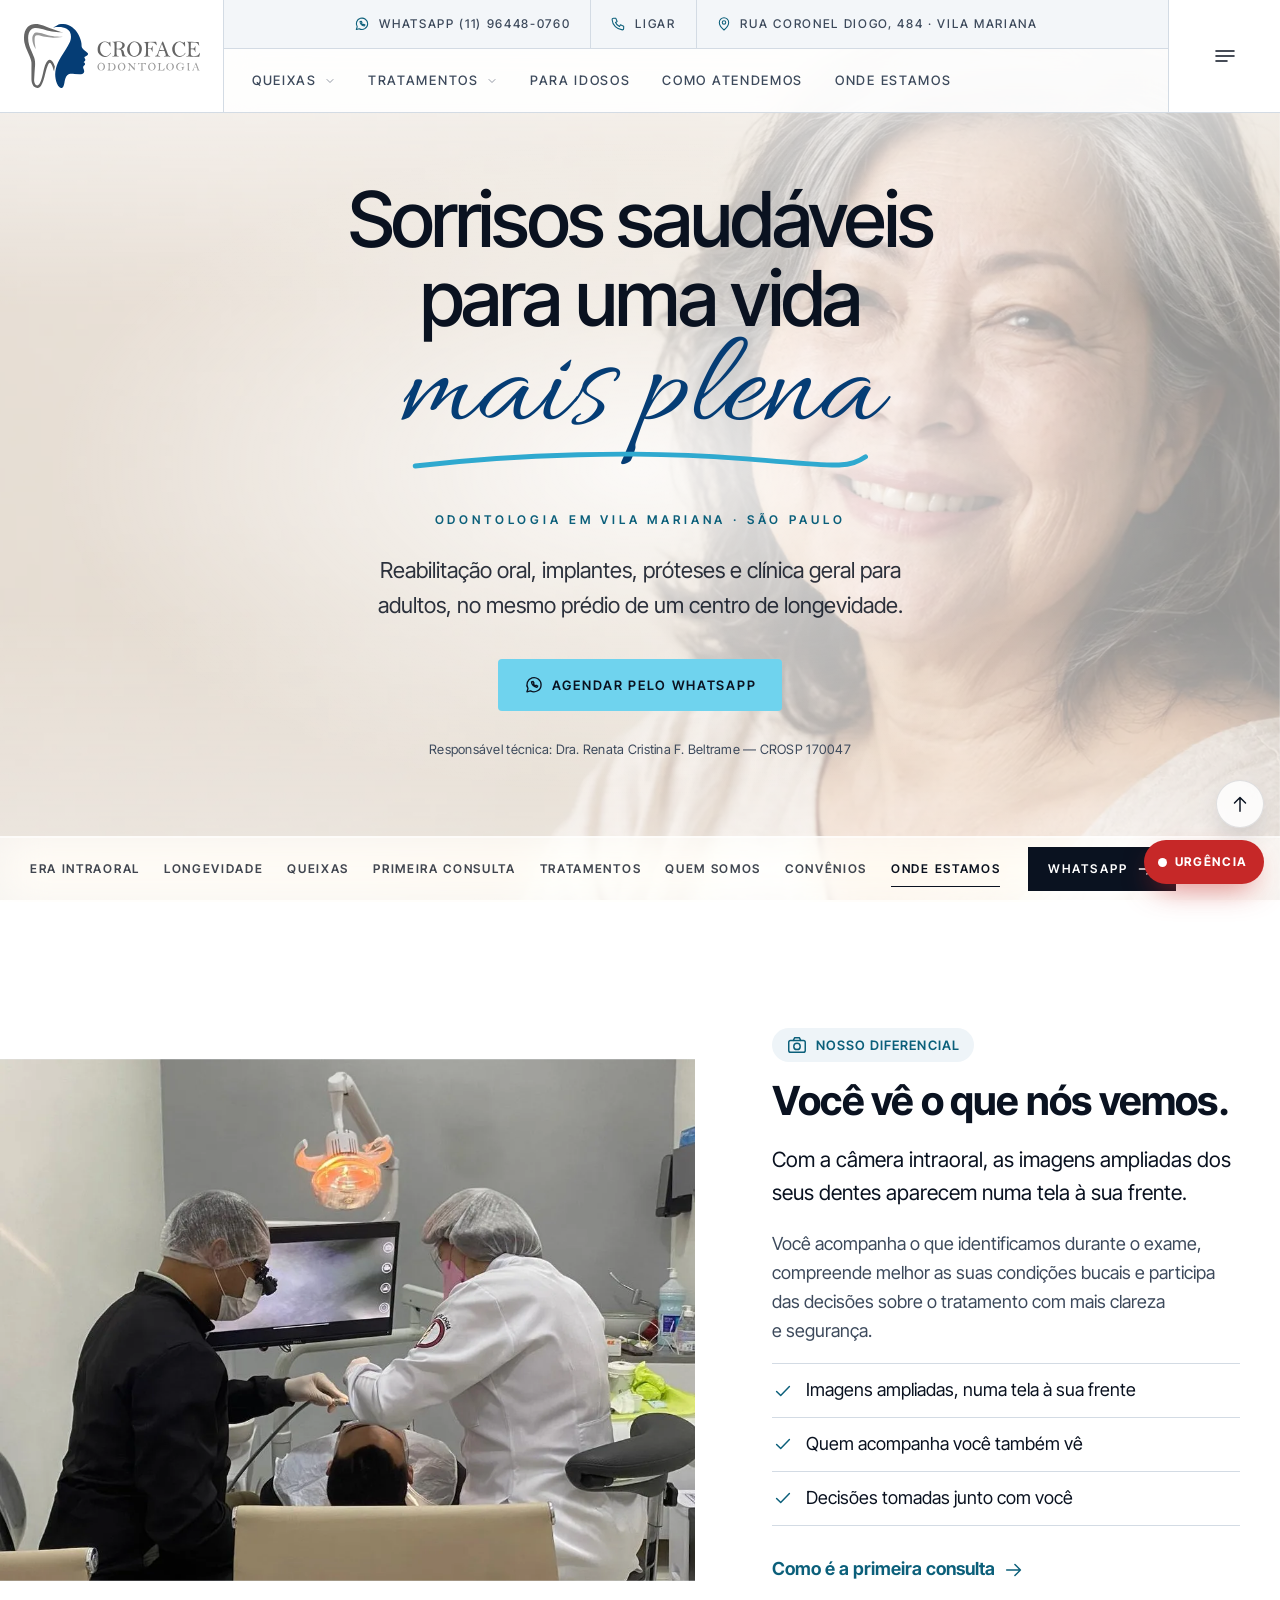
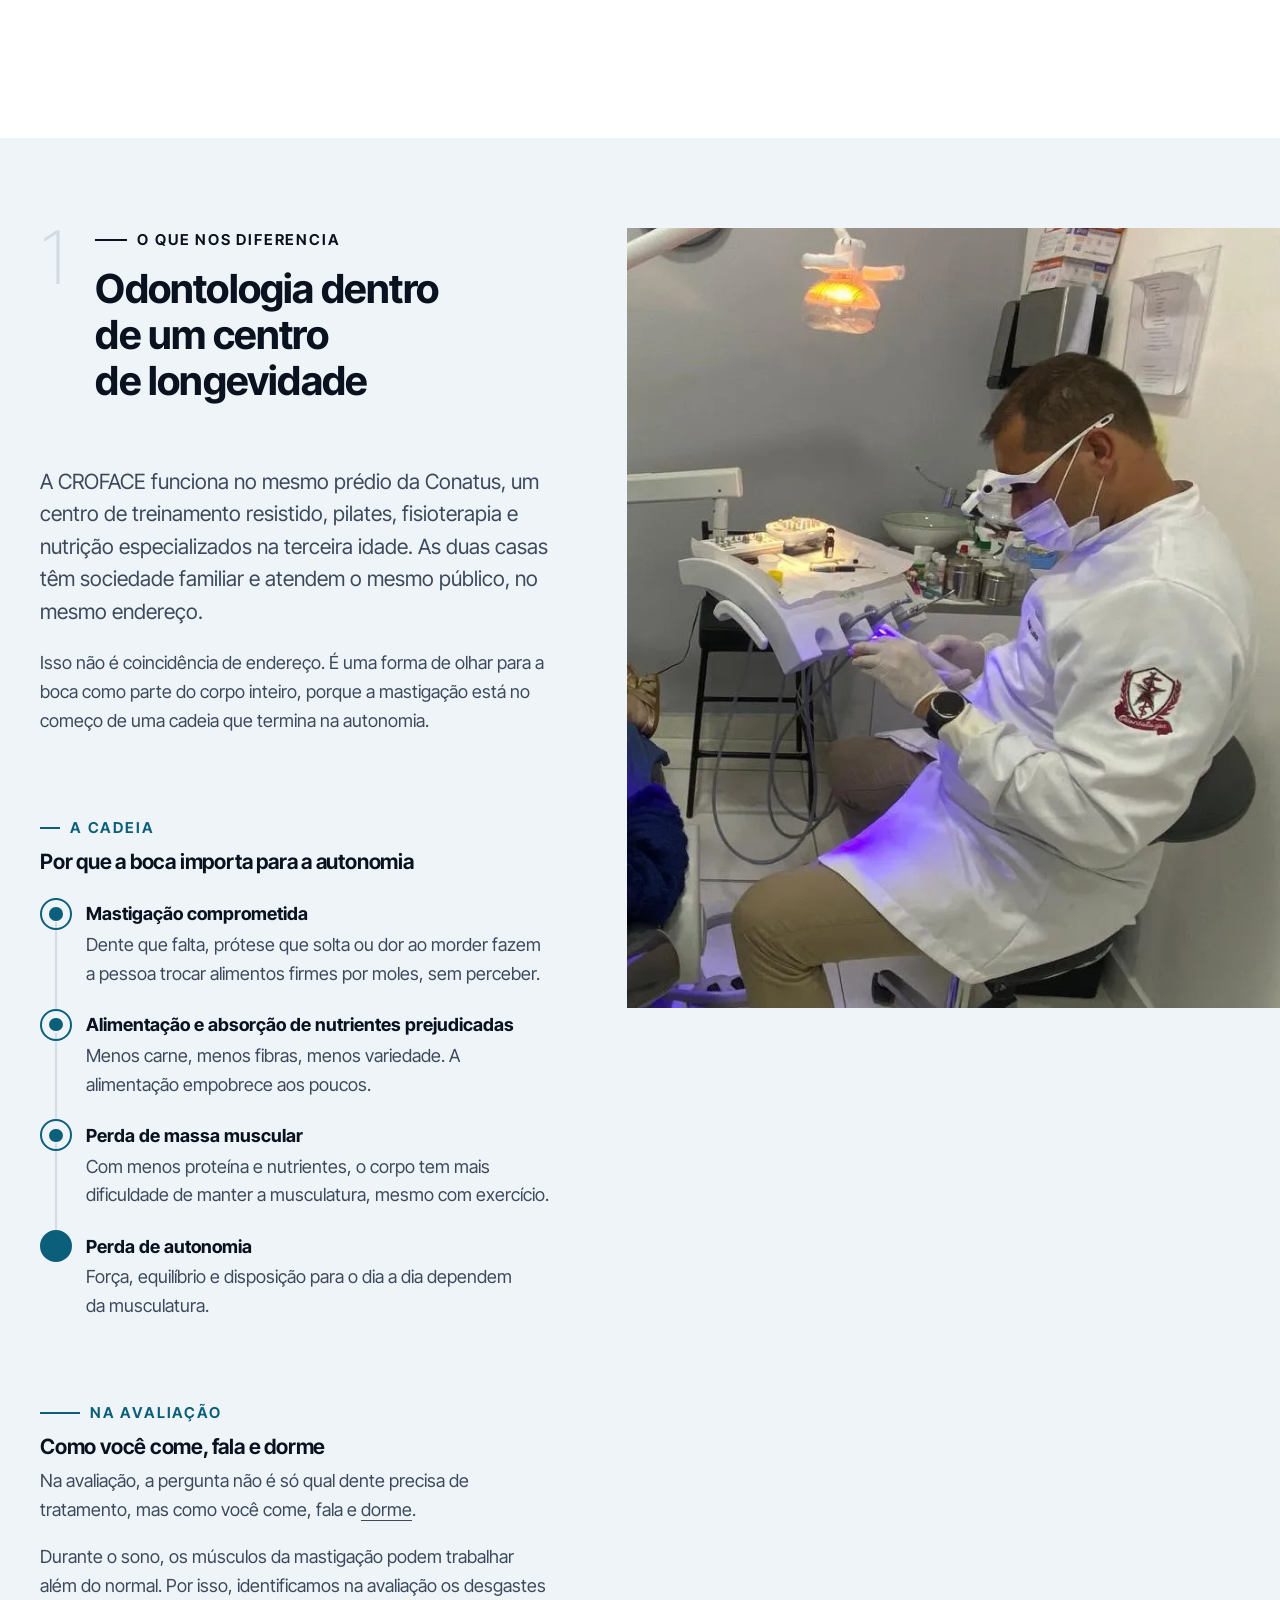
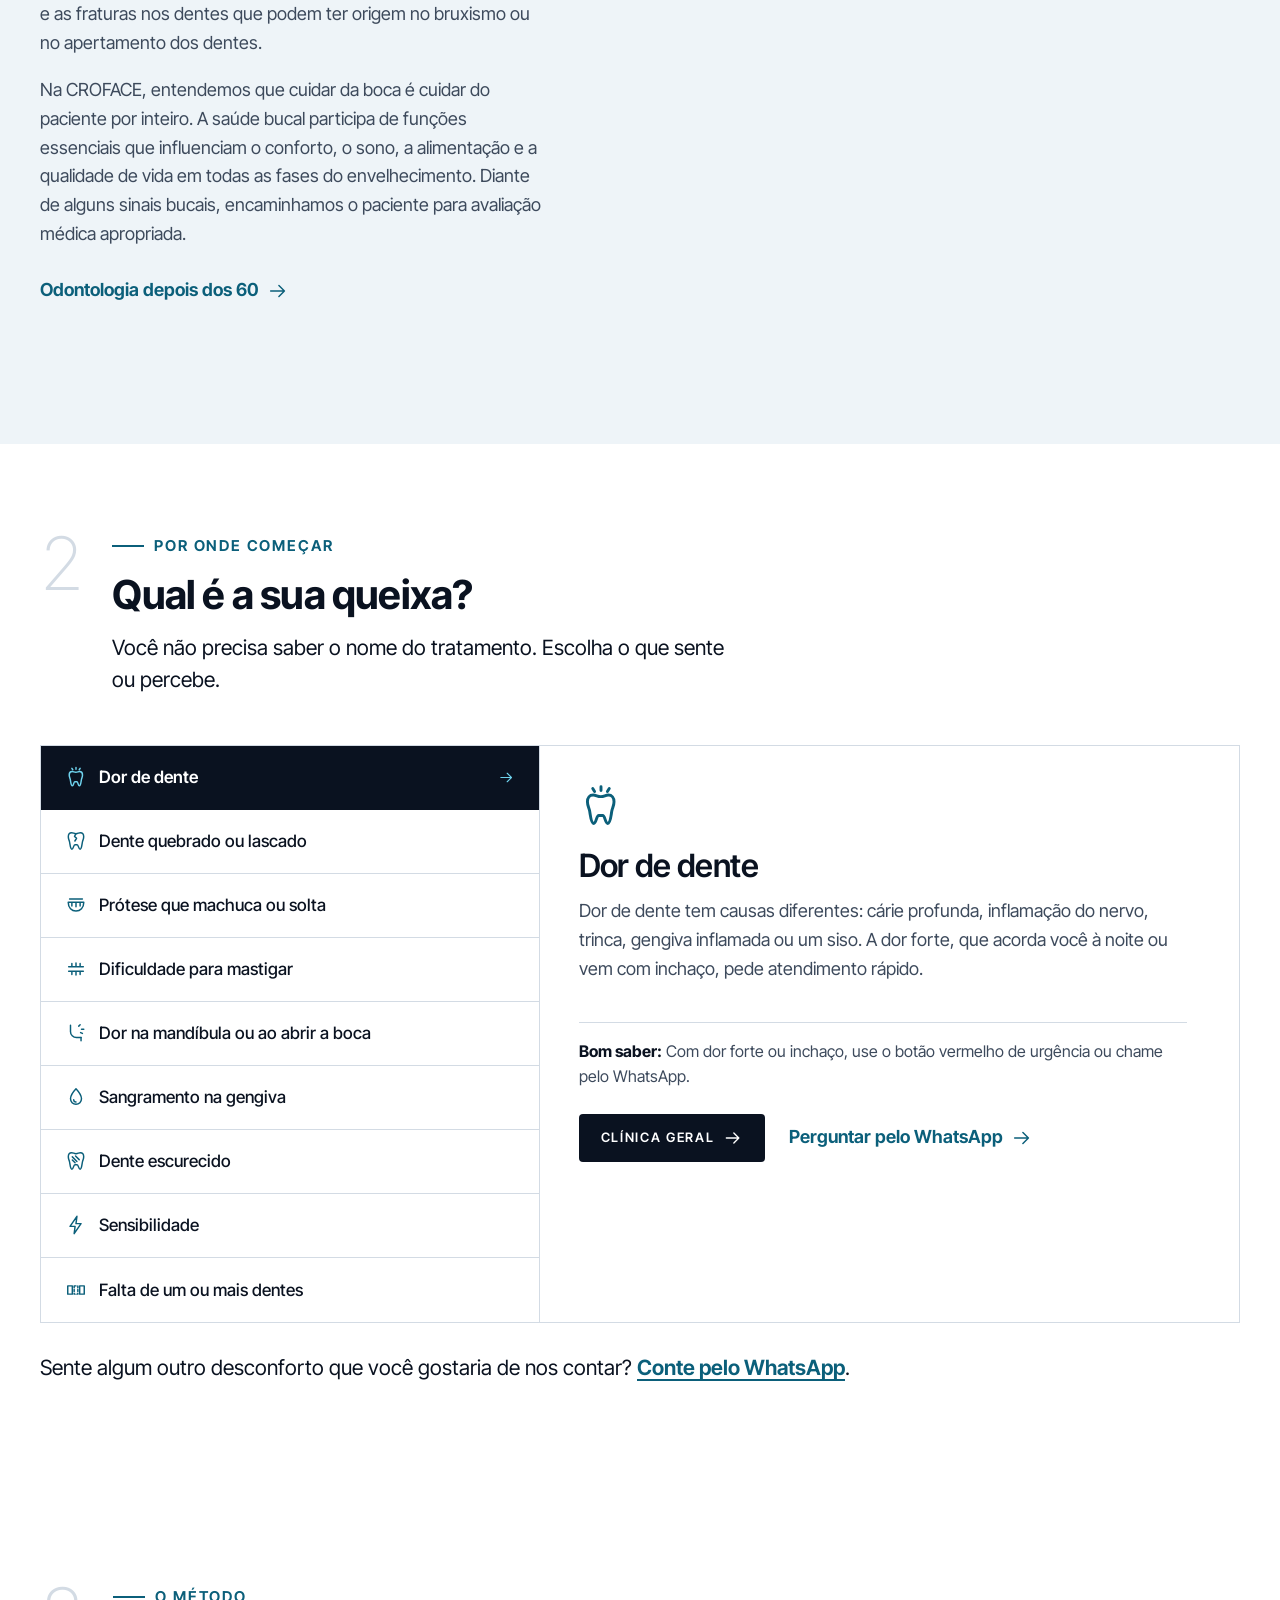
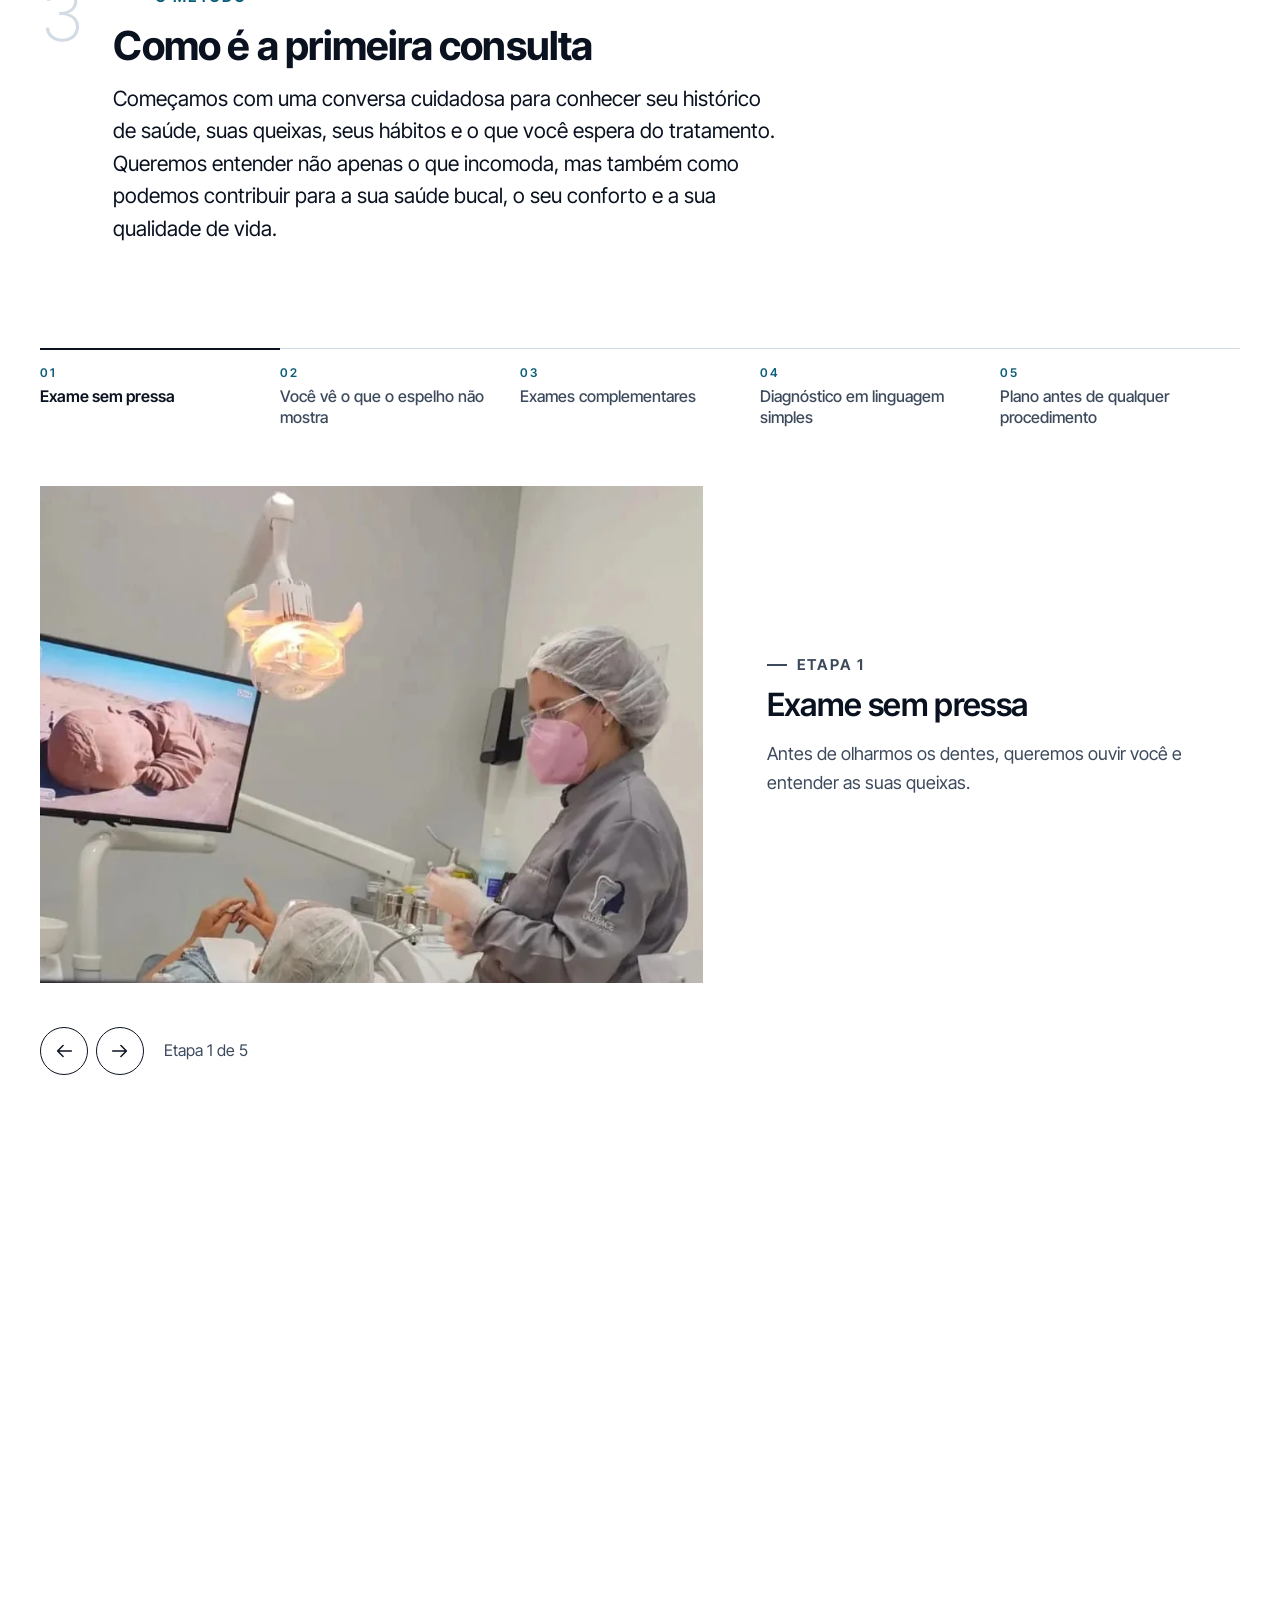
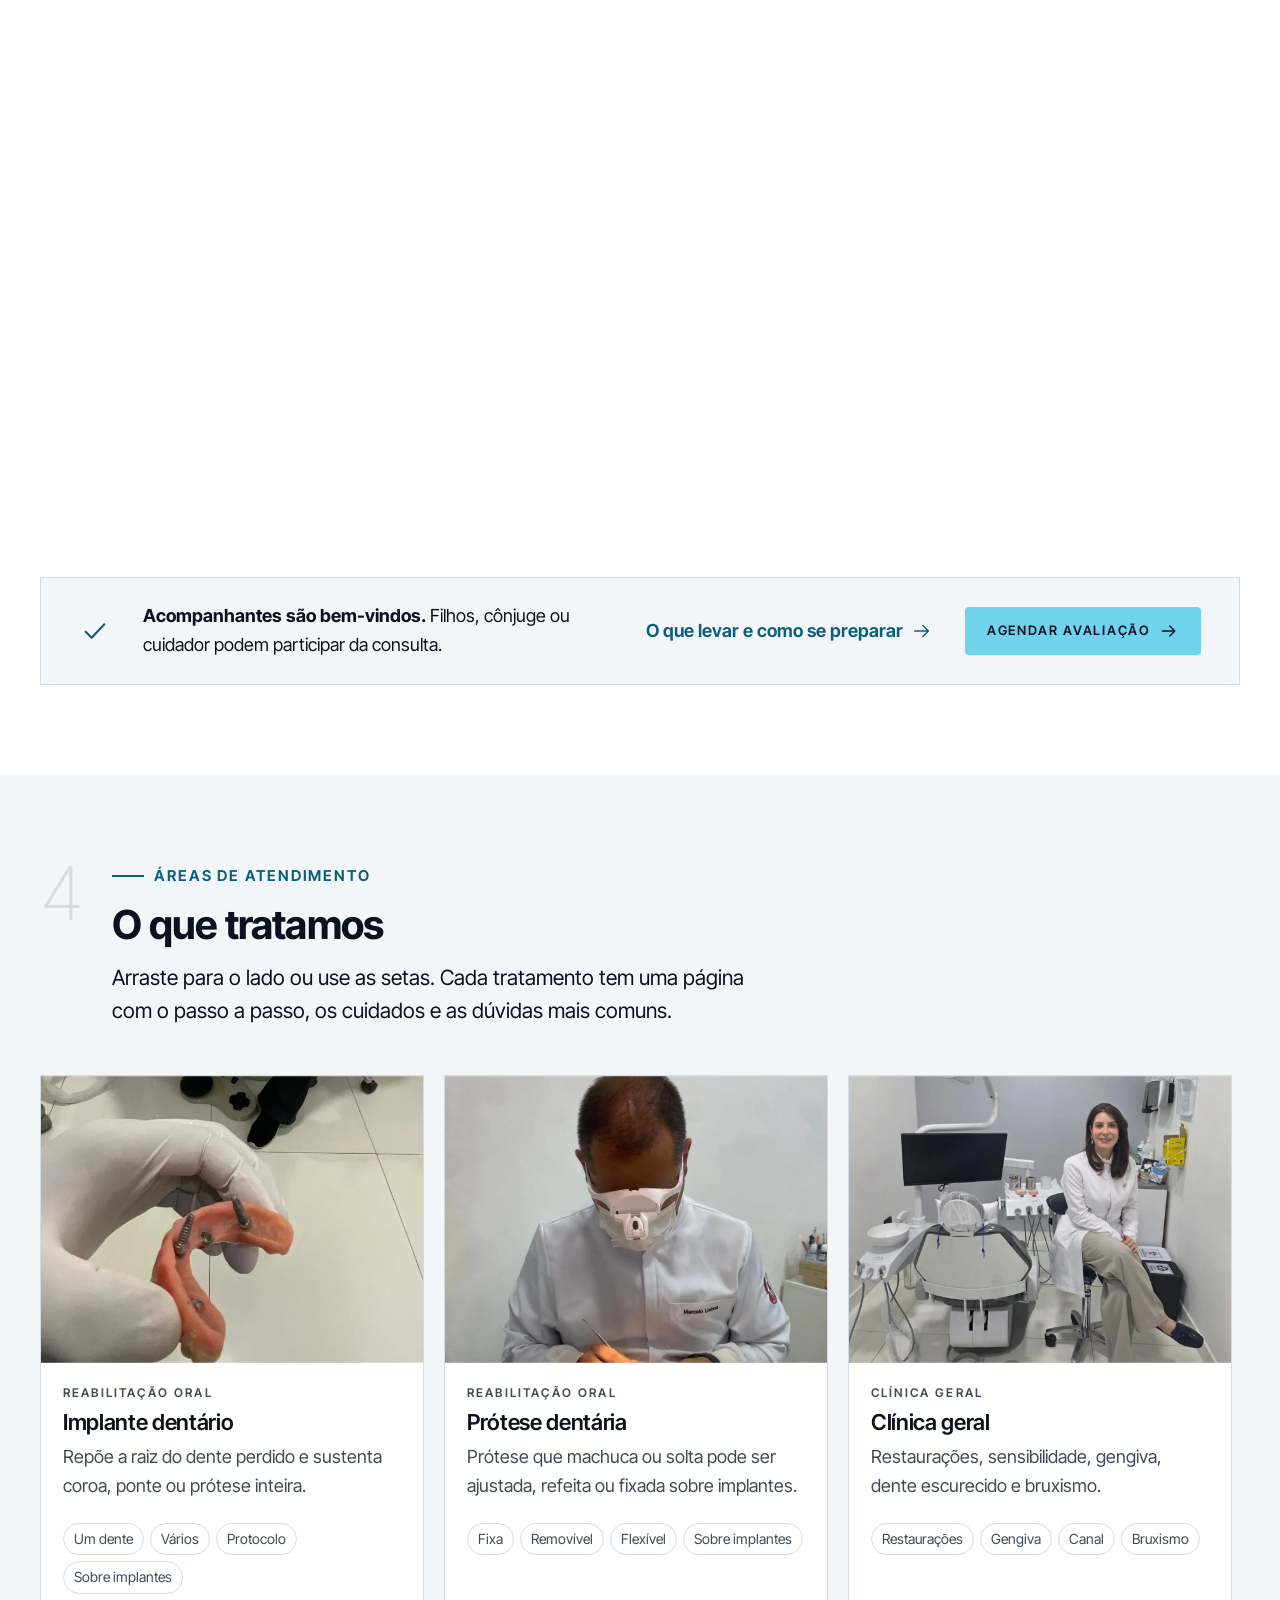
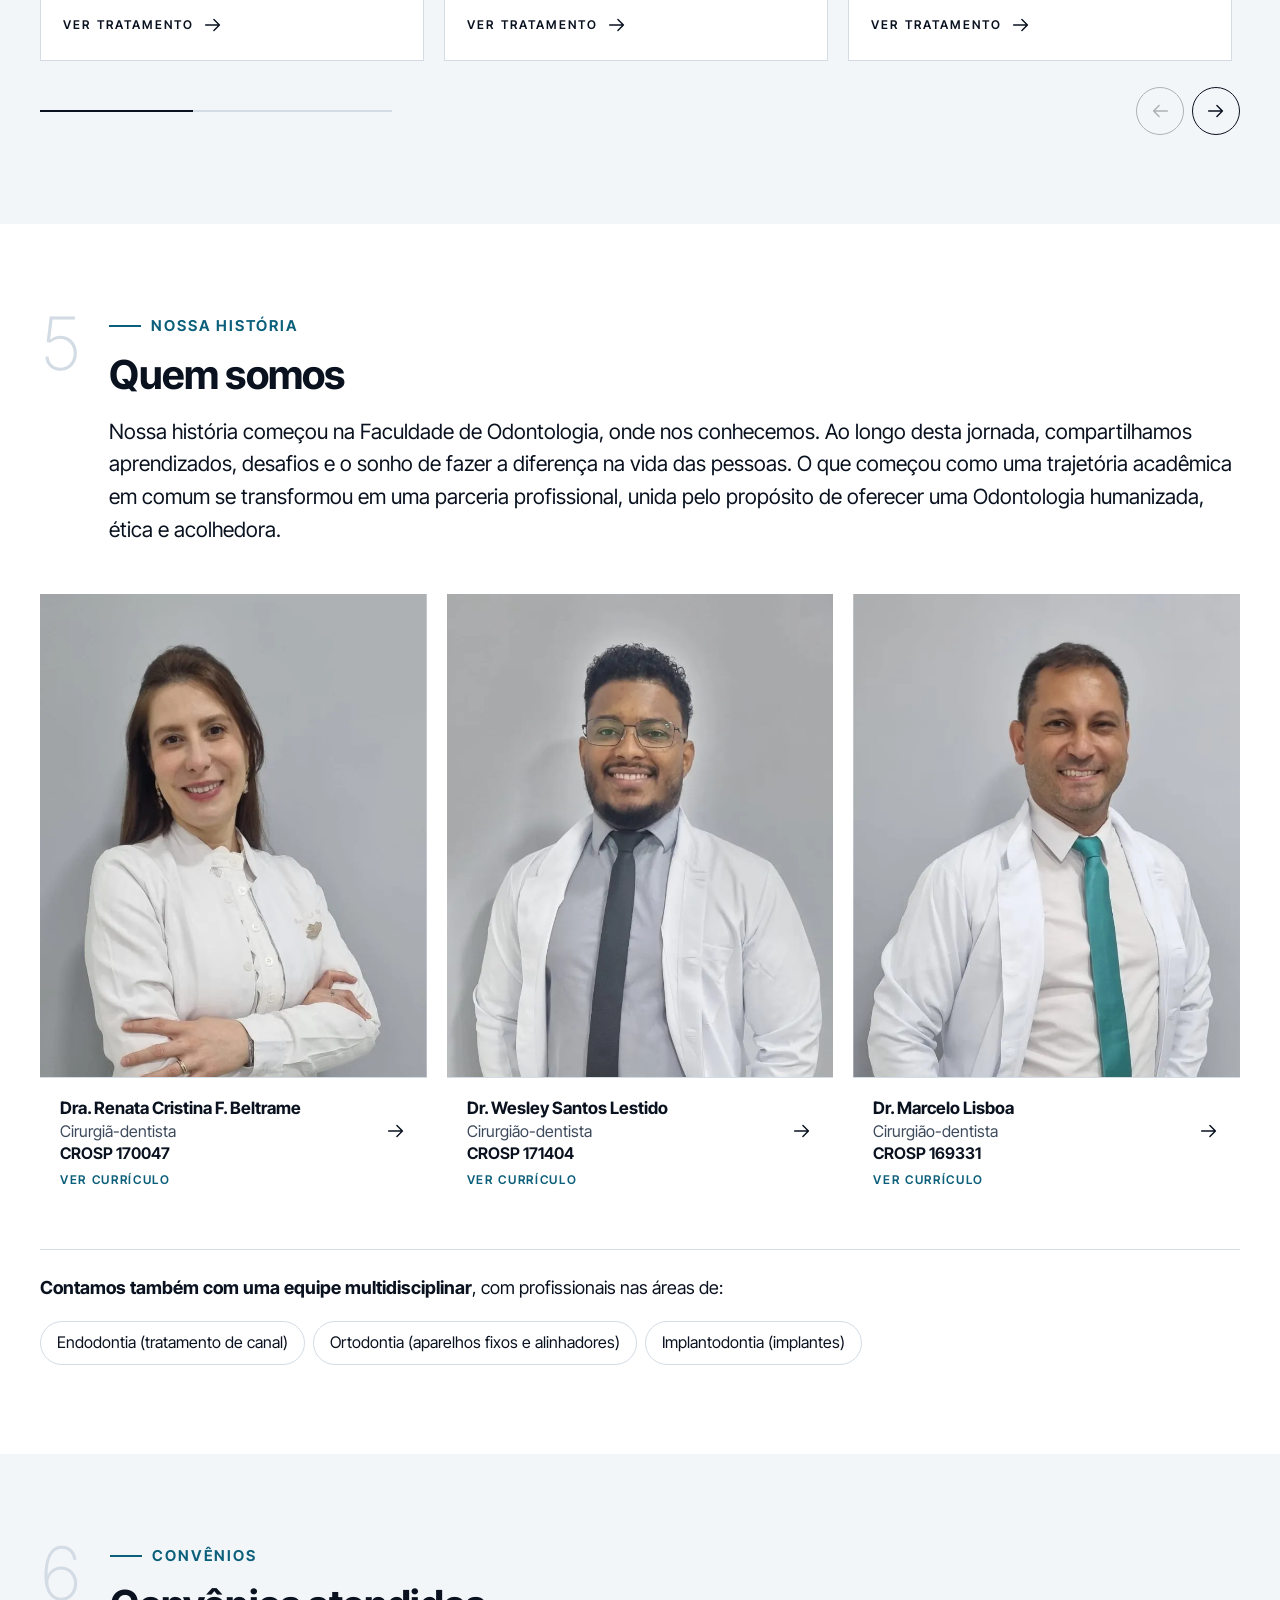
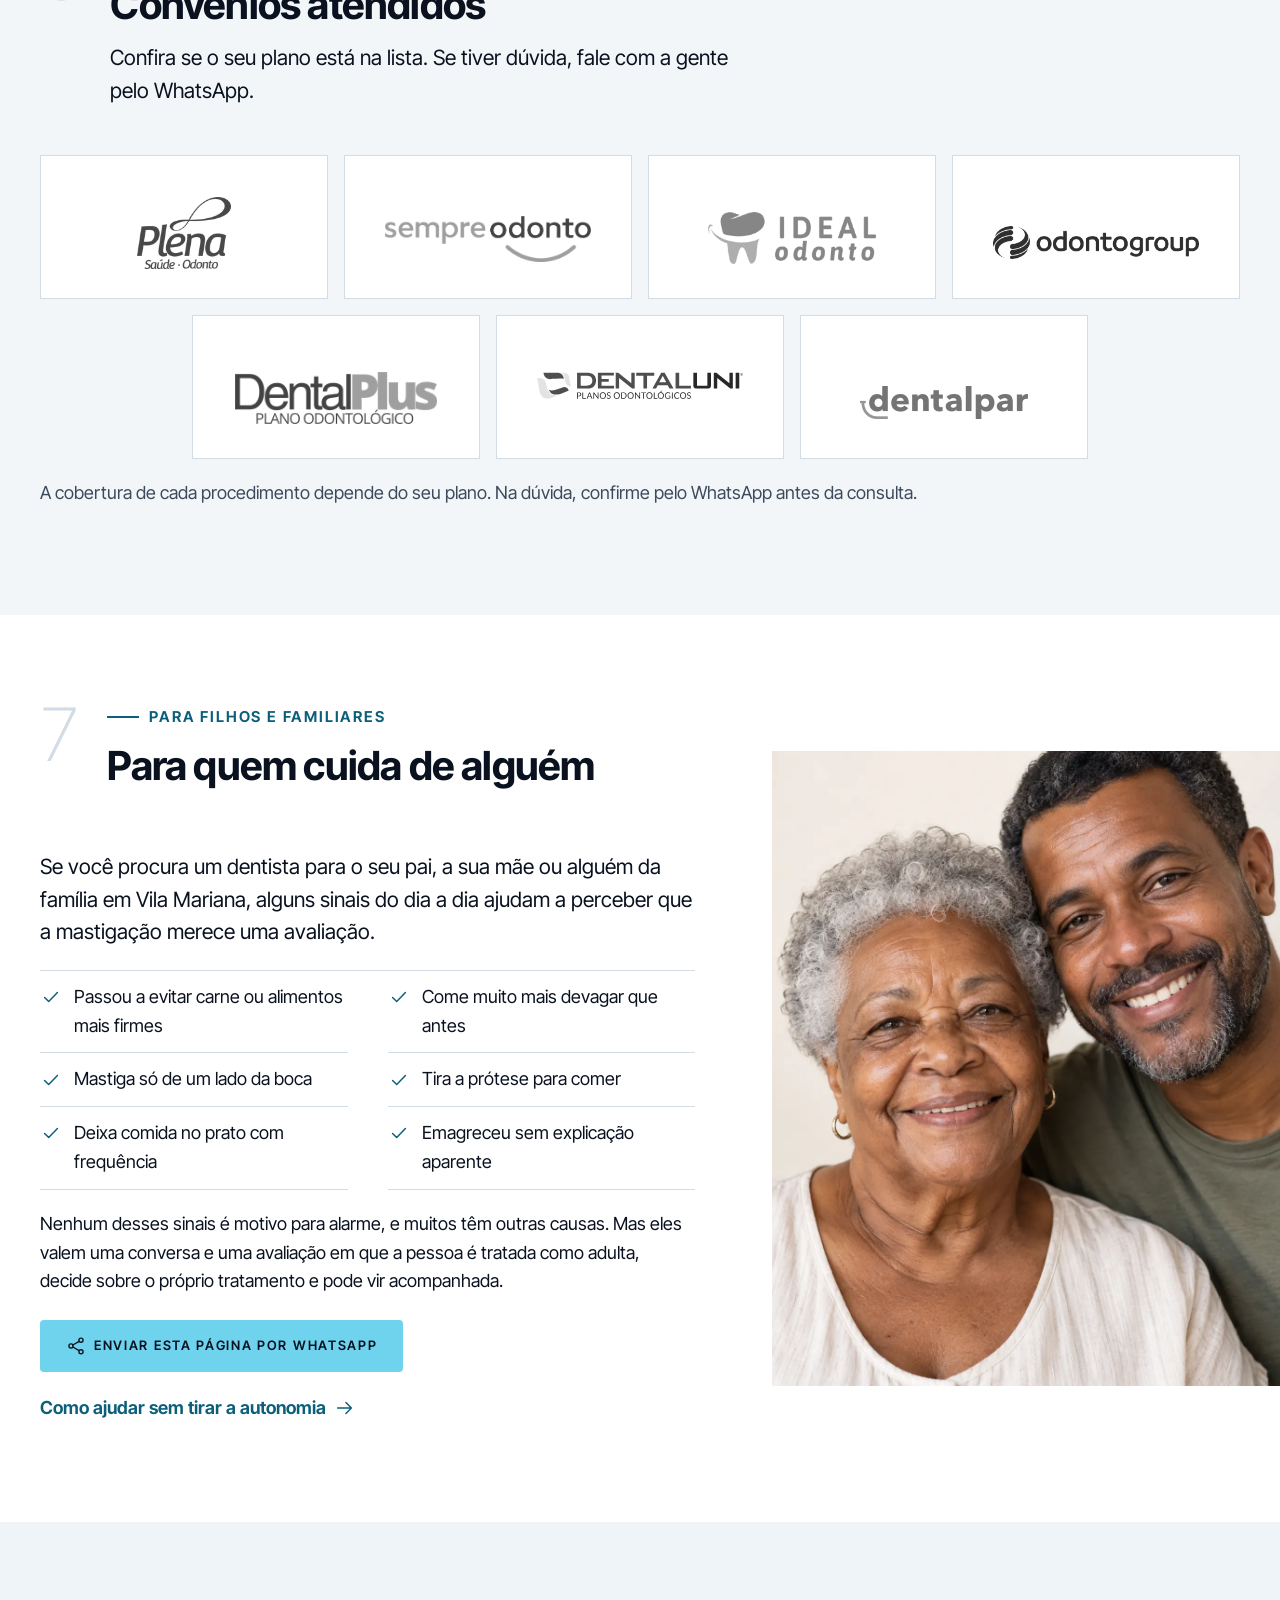
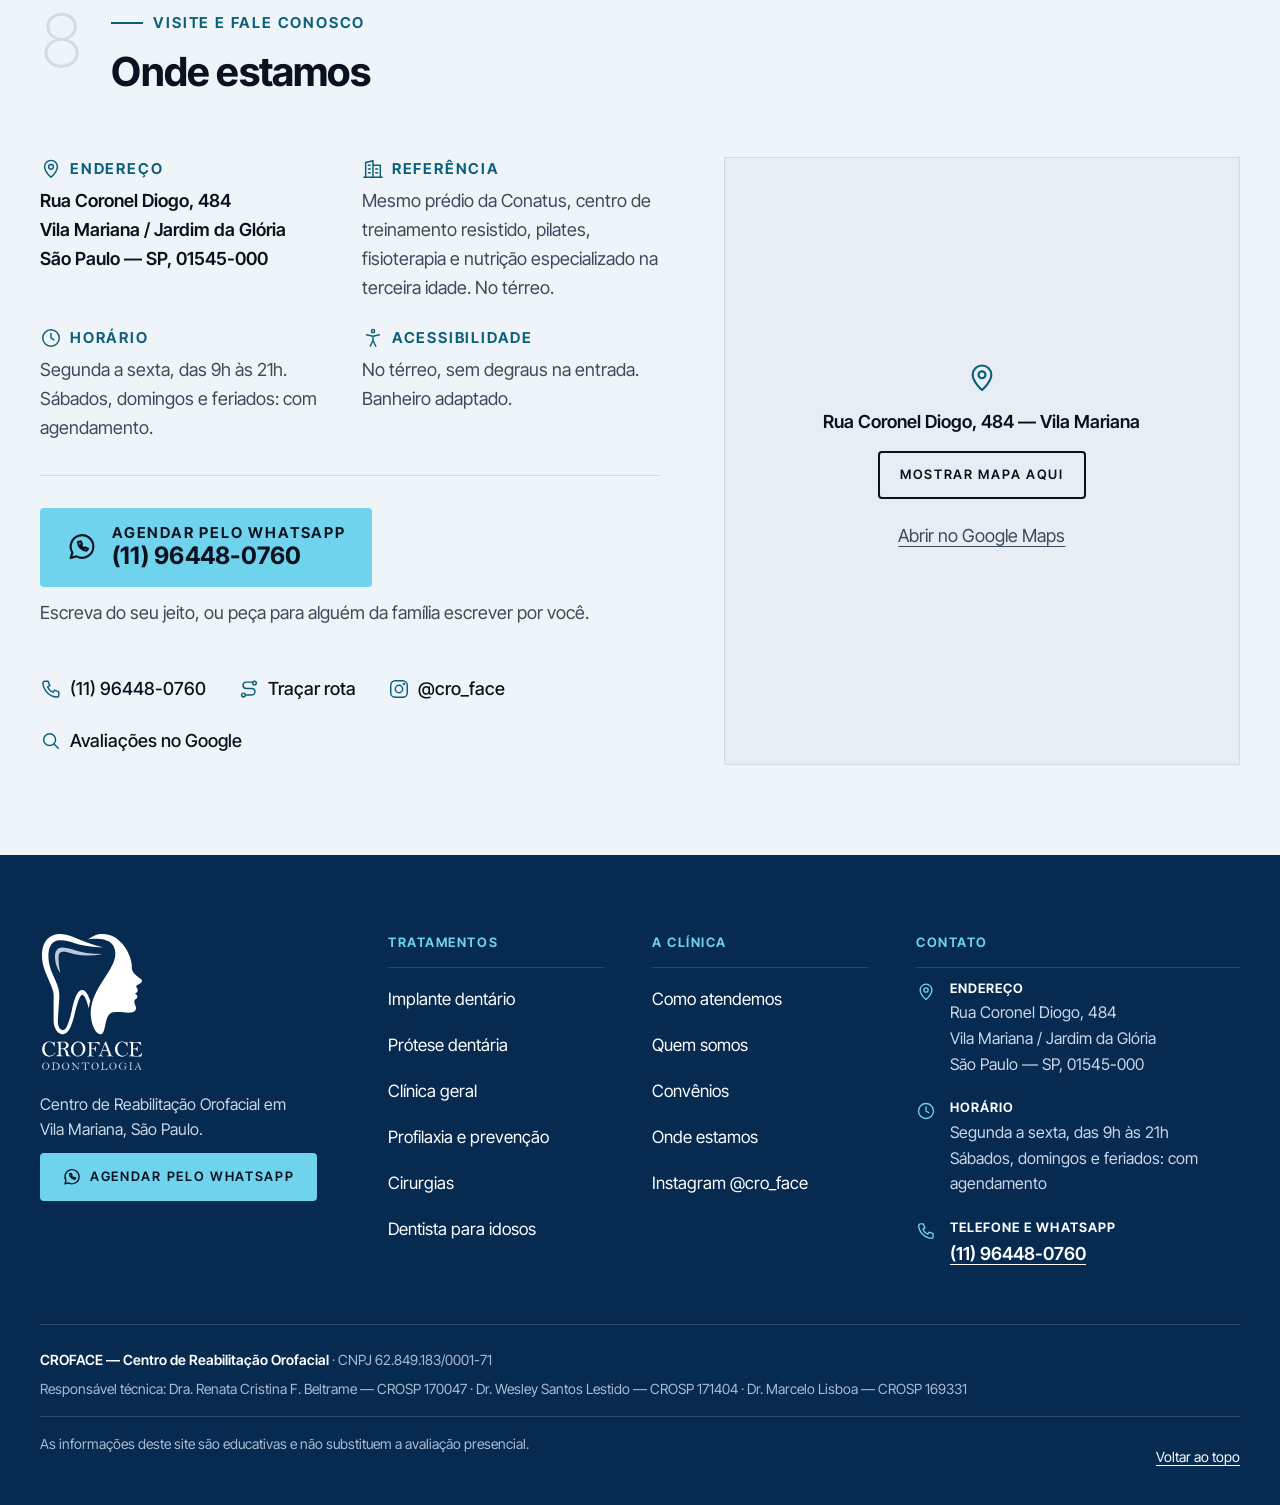
==== index.html @ 6709ac5f "Foto real da câmera intraoral Substitui o placeholder na seção da câmera (home), na etapa 2 da prime" ====
<!DOCTYPE html>
<html lang="pt-BR">
<head>
<!--
  ============================================================
  CROFACE — site estático (HTML puro, sem build)

  COMO EDITAR SEM PROGRAMAR
  - O HEADER e o RODAPÉ se repetem em todas as páginas. Ao mudar algo
    neles, use "Localizar e substituir em todos os arquivos" do editor.
  - Telefone / WhatsApp: procure por  964480760  em todos os arquivos.
    Formato visível: (11) 96448-0760 · Formato de link: 5511964480760
  - Horário: procure por  HORARIO  · CRO dos profissionais: procure por  CRO
  - Tudo que ainda precisa ser confirmado está entre [COLCHETES].
  - Fotos: substitua os arquivos em /assets/img/ mantendo o MESMO nome
    (versão .jpg e versão .webp de cada foto).
  ============================================================
-->
<meta charset="utf-8">
<meta name="viewport" content="width=device-width, initial-scale=1">
<title>Dentista em Vila Mariana | Clínica odontológica CROFACE</title>
<meta name="description" content="Clínica odontológica em Vila Mariana (SP): implantes, próteses, clínica geral e profilaxia para adultos, com câmera intraoral. Agende pelo WhatsApp.">
<link rel="canonical" href="https://croface.com.br/">
<meta name="robots" content="index, follow, max-image-preview:large">
<meta name="theme-color" content="#ffffff">
<meta name="format-detection" content="telephone=no">
<meta property="og:type" content="website">
<meta property="og:locale" content="pt_BR">
<meta property="og:site_name" content="CROFACE — Centro de Reabilitação Orofacial">
<meta property="og:title" content="CROFACE — Sorrisos saudáveis para uma vida mais plena">
<meta property="og:description" content="Implantes, próteses e clínica geral em Vila Mariana, com câmera intraoral e no mesmo prédio de um centro de longevidade.">
<meta property="og:url" content="https://croface.com.br/">
<meta property="og:image" content="https://croface.com.br/assets/img/og-croface.jpg">
<meta property="og:image:type" content="image/jpeg">
<meta property="og:image:width" content="1200">
<meta property="og:image:height" content="630">
<meta property="og:image:alt" content="Logo da CROFACE Odontologia e a Dra. Renata Beltrame no consultório, em Vila Mariana">
<meta name="twitter:card" content="summary_large_image">
<meta name="twitter:title" content="CROFACE — Sorrisos saudáveis para uma vida mais plena">
<meta name="twitter:description" content="Implantes, próteses e clínica geral em Vila Mariana, com câmera intraoral e no mesmo prédio de um centro de longevidade.">
<meta name="twitter:image" content="https://croface.com.br/assets/img/og-croface.jpg">
<link rel="icon" href="/favicon.svg?v=2" type="image/svg+xml">
<link rel="icon" href="/favicon-32.png?v=2" sizes="32x32" type="image/png">
<link rel="apple-touch-icon" href="/apple-touch-icon.png?v=2">
<link rel="preload" href="/assets/fonts/inter-tight-var-latin.woff2" as="font" type="font/woff2" crossorigin>
<link rel="preload" href="/assets/fonts/allura-latin.woff2" as="font" type="font/woff2" crossorigin>
<link rel="preload" as="image" type="image/webp" href="/assets/img/hero-atendimento.webp" imagesrcset="/assets/img/hero-atendimento-960.webp 960w, /assets/img/hero-atendimento.webp 1920w" imagesizes="100vw" fetchpriority="high">
<link rel="stylesheet" href="/assets/css/site.css?v=54">
<script src="/assets/js/site.js?v=22" defer></script>
<script type="application/ld+json">
{
 "@context": "https://schema.org",
 "@graph": [
  {
   "@type": "Dentist",
   "@id": "https://croface.com.br/#clinica",
   "name": "CROFACE — Centro de Reabilitação Orofacial",
   "alternateName": "CROFACE",
   "taxID": "62.849.183/0001-71",
   "url": "https://croface.com.br/",
   "image": "https://croface.com.br/assets/img/og-croface.jpg",
   "logo": "https://croface.com.br/assets/img/logo-croface.png",
   "telephone": "+55-11-96448-0760",
   "address": {
    "@type": "PostalAddress",
    "streetAddress": "Rua Coronel Diogo, 484",
    "addressLocality": "São Paulo",
    "addressRegion": "SP",
    "postalCode": "01545-000",
    "addressCountry": "BR"
   },
   "hasMap": "https://www.google.com/maps/search/?api=1&query=Rua+Coronel+Diogo%2C+484%2C+S%C3%A3o+Paulo+SP",
   "areaServed": [
    "Vila Mariana",
    "Jardim da Glória",
    "São Paulo"
   ],
   "openingHours": "Mo-Fr 09:00-21:00",
   "sameAs": [
    "https://www.instagram.com/cro_face/"
   ],
   "medicalSpecialty": "Dentistry"
  },
  {
   "@type": "WebSite",
   "@id": "https://croface.com.br/#site",
   "name": "CROFACE",
   "url": "https://croface.com.br/",
   "inLanguage": "pt-BR",
   "publisher": {
    "@id": "https://croface.com.br/#clinica"
   }
  }
 ]
}
</script>
</head>
<body>
<a class="skip-link" href="#conteudo">Pular para o conteúdo</a>

<!-- ============================================================
     HEADER (igual em todas as páginas)
     ============================================================ -->
<header class="site-header">
  <a class="brand" href="/" aria-label="CROFACE — Centro de Reabilitação Orofacial, página inicial">
    <img class="brand__logo" src="/assets/img/logo-croface-h.svg" alt="" width="176" height="64">
  </a>

  <div class="header-center">
    <div class="utility">
      <a class="utility__link" href="https://wa.me/5511964480760?text=Ol%C3%A1%2C%20gostaria%20de%20agendar%20uma%20avalia%C3%A7%C3%A3o%20na%20CROFACE." target="_blank" rel="noopener" data-evento="whatsapp_utilitaria"><svg class="icon" aria-hidden="true"><use href="/assets/icons.svg#i-whatsapp"/></svg><span class="utility__txt">WhatsApp<span class="utility__num"> (11) 96448-0760</span></span></a>
      <a class="utility__link" href="tel:+5511964480760" data-evento="telefone_utilitaria"><svg class="icon" aria-hidden="true"><use href="/assets/icons.svg#i-phone"/></svg><span class="utility__txt">Ligar</span></a>
      <a class="utility__link utility__link--address" href="/#onde-estamos"><svg class="icon" aria-hidden="true"><use href="/assets/icons.svg#i-pin"/></svg><span>Rua Coronel Diogo, 484 · Vila Mariana</span></a>
    </div>

    <nav class="nav" aria-label="Navegação principal">
      <ul class="nav__list">
        <li class="nav__item nav__item--mega">
          <a class="nav__link nav__trigger" href="/#queixas" aria-expanded="false" aria-controls="mega-queixas">Queixas <svg class="icon icon--xs nav__caret" aria-hidden="true"><use href="/assets/icons.svg#i-chevron"/></svg></a>
          <div class="mega" id="mega-queixas">
            <div class="mega__inner">
              <ul class="mega__row"><li><a class="mega__tile" href="/clinica-geral-vila-mariana/#dor-de-dente"><span class="mega__icon"><svg class="icon" aria-hidden="true"><use href="/assets/icons.svg#i-tooth-pain"/></svg></span><span>Dor de dente</span></a></li><li><a class="mega__tile" href="/clinica-geral-vila-mariana/#dente-quebrado"><span class="mega__icon"><svg class="icon" aria-hidden="true"><use href="/assets/icons.svg#i-tooth-broken"/></svg></span><span>Dente quebrado</span></a></li><li><a class="mega__tile" href="/protese-dentaria-vila-mariana/#protese-que-incomoda"><span class="mega__icon"><svg class="icon" aria-hidden="true"><use href="/assets/icons.svg#i-denture"/></svg></span><span>Prótese que machuca ou solta</span></a></li><li><a class="mega__tile" href="/dentista-para-idosos-vila-mariana/#mastigacao"><span class="mega__icon"><svg class="icon" aria-hidden="true"><use href="/assets/icons.svg#i-chew"/></svg></span><span>Dificuldade para mastigar</span></a></li><li><a class="mega__tile" href="/clinica-geral-vila-mariana/#bruxismo"><span class="mega__icon"><svg class="icon" aria-hidden="true"><use href="/assets/icons.svg#i-jaw"/></svg></span><span>Dor na mandíbula</span></a></li><li><a class="mega__tile" href="/clinica-geral-vila-mariana/#gengiva"><span class="mega__icon"><svg class="icon" aria-hidden="true"><use href="/assets/icons.svg#i-drop"/></svg></span><span>Gengiva que sangra</span></a></li><li><a class="mega__tile" href="/clinica-geral-vila-mariana/#dente-escurecido"><span class="mega__icon"><svg class="icon" aria-hidden="true"><use href="/assets/icons.svg#i-tooth-dark"/></svg></span><span>Dente escurecido</span></a></li><li><a class="mega__tile" href="/clinica-geral-vila-mariana/#sensibilidade"><span class="mega__icon"><svg class="icon" aria-hidden="true"><use href="/assets/icons.svg#i-bolt"/></svg></span><span>Sensibilidade</span></a></li><li><a class="mega__tile" href="/implante-dentario-vila-mariana/"><span class="mega__icon"><svg class="icon" aria-hidden="true"><use href="/assets/icons.svg#i-gap"/></svg></span><span>Falta de dentes</span></a></li></ul>
              <div class="mega__foot">
                <p>Não encontrou o que sente? Descreva com suas palavras.</p>
                <a class="btn btn--outline-dark" href="https://wa.me/5511964480760?text=Ol%C3%A1%2C%20quero%20descrever%20uma%20queixa%20e%20saber%20se%20voc%C3%AAs%20atendem." target="_blank" rel="noopener" data-evento="whatsapp_megamenu">Explicar pelo WhatsApp <svg class="icon" aria-hidden="true"><use href="/assets/icons.svg#i-arrow"/></svg></a>
              </div>
            </div>
          </div>
        </li>
        <li class="nav__item nav__item--mega">
          <a class="nav__link nav__trigger" href="/#tratamentos" aria-expanded="false" aria-controls="mega-tratamentos">Tratamentos <svg class="icon icon--xs nav__caret" aria-hidden="true"><use href="/assets/icons.svg#i-chevron"/></svg></a>
          <div class="mega" id="mega-tratamentos">
            <div class="mega__inner">
              <ul class="mega__thumbs"><li><a class="mega__thumb" href="/implante-dentario-vila-mariana/"><picture><source type="image/webp" srcset="/assets/img/implante-thumb.webp"><img src="/assets/img/implante-thumb.jpg" alt="Prótese sobre implantes nas mãos do dentista" width="480" height="360" loading="lazy" decoding="async"></picture><span>Implante dentário <svg class="icon icon--sm" aria-hidden="true"><use href="/assets/icons.svg#i-arrow"/></svg></span></a></li><li><a class="mega__thumb" href="/protese-dentaria-vila-mariana/"><picture><source type="image/webp" srcset="/assets/img/protese-thumb.webp"><img src="/assets/img/protese-thumb.jpg" alt="Dr. Marcelo Lisboa ajusta uma prótese na bancada" width="480" height="360" loading="lazy" decoding="async"></picture><span>Prótese dentária <svg class="icon icon--sm" aria-hidden="true"><use href="/assets/icons.svg#i-arrow"/></svg></span></a></li><li><a class="mega__thumb" href="/clinica-geral-vila-mariana/"><picture><source type="image/webp" srcset="/assets/img/clinica-thumb.webp"><img src="/assets/img/clinica-thumb.jpg" alt="Dra. Renata Beltrame no consultório da CROFACE" width="480" height="360" loading="lazy" decoding="async"></picture><span>Clínica geral <svg class="icon icon--sm" aria-hidden="true"><use href="/assets/icons.svg#i-arrow"/></svg></span></a></li><li><a class="mega__thumb" href="/limpeza-e-prevencao-vila-mariana/"><picture><source type="image/webp" srcset="/assets/img/prevencao-thumb.webp"><img src="/assets/img/prevencao-thumb.jpg" alt="Dra. Renata Beltrame faz a profilaxia de um paciente no consultório da CROFACE" width="480" height="360" loading="lazy" decoding="async"></picture><span>Profilaxia e prevenção <svg class="icon icon--sm" aria-hidden="true"><use href="/assets/icons.svg#i-arrow"/></svg></span></a></li><li><a class="mega__thumb" href="/cirurgias-odontologicas-vila-mariana/"><picture><source type="image/webp" srcset="/assets/img/cirurgia-thumb.webp"><img src="/assets/img/cirurgia-thumb.jpg" alt="Dr. Wesley Lestido e Dr. Marcelo Lisboa durante uma cirurgia no consultório da CROFACE" width="480" height="360" loading="lazy" decoding="async"></picture><span>Cirurgias <svg class="icon icon--sm" aria-hidden="true"><use href="/assets/icons.svg#i-arrow"/></svg></span></a></li><li><a class="mega__thumb" href="/dentista-para-idosos-vila-mariana/"><picture><source type="image/webp" srcset="/assets/img/idosos-thumb.webp"><img src="/assets/img/idosos-thumb.jpg" alt="Dr. Marcelo Lisboa em atendimento a paciente idosa" width="480" height="360" loading="lazy" decoding="async"></picture><span>Dentista para idosos <svg class="icon icon--sm" aria-hidden="true"><use href="/assets/icons.svg#i-arrow"/></svg></span></a></li></ul>
              <div class="mega__foot">
                <p>Não sabe qual é o seu caso? Tudo começa por uma avaliação.</p>
                <a class="btn btn--outline-dark" href="/como-atendemos/">Como é a primeira consulta <svg class="icon" aria-hidden="true"><use href="/assets/icons.svg#i-arrow"/></svg></a>
              </div>
            </div>
          </div>
        </li>
        <li class="nav__item"><a class="nav__link" href="/dentista-para-idosos-vila-mariana/">Para idosos</a></li>
        <li class="nav__item"><a class="nav__link" href="/como-atendemos/">Como atendemos</a></li>
        <li class="nav__item"><a class="nav__link" href="/#onde-estamos">Onde estamos</a></li>
      </ul>
    </nav>
  </div>

  <a class="menu-toggle" href="#menu" role="button" aria-controls="menu" aria-expanded="false" aria-label="Abrir menu"><svg class="icon" aria-hidden="true"><use href="/assets/icons.svg#i-menu"/></svg></a>

  <!-- MENU EM TELA CHEIA -->
  <div class="overlay" id="menu" role="dialog" aria-modal="true" aria-label="Menu do site">
    <div class="overlay__media">
      <picture><source type="image/webp" srcset="/assets/img/menu-recepcao.webp"><img src="/assets/img/menu-recepcao.jpg" alt="Dr. Wesley Lestido no consultório da CROFACE, na Rua Coronel Diogo, 484" width="739" height="924" loading="lazy" decoding="async"></picture>
      <div class="contact-card">
        <p class="eyebrow">CROFACE · Vila Mariana</p>
        <address class="contact-card__lines">
          <span><svg class="icon" aria-hidden="true"><use href="/assets/icons.svg#i-pin"/></svg>Rua Coronel Diogo, 484 — Vila Mariana, São Paulo — SP</span>
          <a href="https://wa.me/5511964480760?text=Ol%C3%A1%2C%20gostaria%20de%20agendar%20uma%20avalia%C3%A7%C3%A3o%20na%20CROFACE." target="_blank" rel="noopener" data-evento="whatsapp_menu"><svg class="icon" aria-hidden="true"><use href="/assets/icons.svg#i-whatsapp"/></svg>(11) 96448-0760</a>
          <!-- HORARIO -->
          <span><svg class="icon" aria-hidden="true"><use href="/assets/icons.svg#i-clock"/></svg>Seg. a sex., 9h às 21h · Sáb., dom. e feriados: com agendamento</span>
        </address>
        <a class="btn btn--primary" href="https://www.google.com/maps/dir/?api=1&amp;destination=Rua+Coronel+Diogo%2C+484%2C+S%C3%A3o+Paulo+SP" target="_blank" rel="noopener" data-evento="rota_menu">Como chegar <svg class="icon" aria-hidden="true"><use href="/assets/icons.svg#i-arrow"/></svg></a>
      </div>
    </div>
    <div class="overlay__panel">
      <a class="overlay__close" href="#" role="button" aria-label="Fechar menu">
        <span class="overlay__close-text" aria-hidden="true">Fechar</span>
        <svg class="icon" aria-hidden="true"><use href="/assets/icons.svg#i-close"/></svg>
      </a>
      <nav aria-label="Páginas do site">
        <p class="overlay__group">Tratamentos</p>
        <ul><li><a class="overlay__item" href="/implante-dentario-vila-mariana/"><span class="overlay__icon"><svg class="icon" aria-hidden="true"><use href="/assets/icons.svg#i-implant"/></svg></span><span class="overlay__label">Implante dentário</span><svg class="icon overlay__arrow" aria-hidden="true"><use href="/assets/icons.svg#i-arrow"/></svg></a></li><li><a class="overlay__item" href="/protese-dentaria-vila-mariana/"><span class="overlay__icon"><svg class="icon" aria-hidden="true"><use href="/assets/icons.svg#i-denture"/></svg></span><span class="overlay__label">Prótese dentária</span><svg class="icon overlay__arrow" aria-hidden="true"><use href="/assets/icons.svg#i-arrow"/></svg></a></li><li><a class="overlay__item" href="/clinica-geral-vila-mariana/"><span class="overlay__icon"><svg class="icon" aria-hidden="true"><use href="/assets/icons.svg#i-tooth"/></svg></span><span class="overlay__label">Clínica geral</span><svg class="icon overlay__arrow" aria-hidden="true"><use href="/assets/icons.svg#i-arrow"/></svg></a></li><li><a class="overlay__item" href="/limpeza-e-prevencao-vila-mariana/"><span class="overlay__icon"><svg class="icon" aria-hidden="true"><use href="/assets/icons.svg#i-sparkle"/></svg></span><span class="overlay__label">Profilaxia e prevenção</span><svg class="icon overlay__arrow" aria-hidden="true"><use href="/assets/icons.svg#i-arrow"/></svg></a></li><li><a class="overlay__item" href="/cirurgias-odontologicas-vila-mariana/"><span class="overlay__icon"><svg class="icon" aria-hidden="true"><use href="/assets/icons.svg#i-scalpel"/></svg></span><span class="overlay__label">Cirurgias</span><svg class="icon overlay__arrow" aria-hidden="true"><use href="/assets/icons.svg#i-arrow"/></svg></a></li><li><a class="overlay__item" href="/dentista-para-idosos-vila-mariana/"><span class="overlay__icon"><svg class="icon" aria-hidden="true"><use href="/assets/icons.svg#i-pulse"/></svg></span><span class="overlay__label">Dentista para idosos</span><svg class="icon overlay__arrow" aria-hidden="true"><use href="/assets/icons.svg#i-arrow"/></svg></a></li></ul>
        <p class="overlay__group">A clínica</p>
        <ul><li><a class="overlay__item" href="/" aria-current="page"><span class="overlay__icon"><svg class="icon" aria-hidden="true"><use href="/assets/icons.svg#i-building"/></svg></span><span class="overlay__label">Início</span><svg class="icon overlay__arrow" aria-hidden="true"><use href="/assets/icons.svg#i-arrow"/></svg></a></li><li><a class="overlay__item" href="/como-atendemos/"><span class="overlay__icon"><svg class="icon" aria-hidden="true"><use href="/assets/icons.svg#i-search"/></svg></span><span class="overlay__label">Como atendemos</span><svg class="icon overlay__arrow" aria-hidden="true"><use href="/assets/icons.svg#i-arrow"/></svg></a></li><li><a class="overlay__item" href="/#equipe"><span class="overlay__icon"><svg class="icon" aria-hidden="true"><use href="/assets/icons.svg#i-users"/></svg></span><span class="overlay__label">Quem somos</span><svg class="icon overlay__arrow" aria-hidden="true"><use href="/assets/icons.svg#i-arrow"/></svg></a></li><li><a class="overlay__item" href="/#onde-estamos"><span class="overlay__icon"><svg class="icon" aria-hidden="true"><use href="/assets/icons.svg#i-pin"/></svg></span><span class="overlay__label">Onde estamos</span><svg class="icon overlay__arrow" aria-hidden="true"><use href="/assets/icons.svg#i-arrow"/></svg></a></li><li><a class="overlay__item" href="/#contato"><span class="overlay__icon"><svg class="icon" aria-hidden="true"><use href="/assets/icons.svg#i-whatsapp"/></svg></span><span class="overlay__label">Fale conosco</span><svg class="icon overlay__arrow" aria-hidden="true"><use href="/assets/icons.svg#i-arrow"/></svg></a></li></ul>
      </nav>
    </div>
  </div>
</header>
<!-- ============ FIM DO HEADER ============ -->

<main id="conteudo">

  <!-- HERO (tela cheia, centralizado) -->
  <section class="hero" id="topo" aria-labelledby="hero-titulo">
    <picture class="hero__media">
      <source type="image/webp" srcset="/assets/img/hero-atendimento-960.webp 960w, /assets/img/hero-atendimento.webp 1920w" sizes="100vw">
      <img src="/assets/img/hero-atendimento.jpg" srcset="/assets/img/hero-atendimento-960.jpg 960w, /assets/img/hero-atendimento.jpg 1920w" sizes="100vw" alt="Mulher de cabelos grisalhos sorri" width="1920" height="1200" fetchpriority="high" decoding="async">
    </picture>
    <div class="hero__content container">
      <h1 class="hero__title" id="hero-titulo">Sorrisos saudáveis para uma vida <span class="hero__sign"><span class="hero__sign-text">mais plena<svg class="hero__stroke" viewBox="0 0 300 20" aria-hidden="true" focusable="false"><path pathLength="1" d="M4 13 C 70 5, 150 3, 214 8 S 284 15, 296 7"/></svg></span></span></h1>
      <p class="hero__eyebrow">Odontologia em Vila Mariana · São Paulo</p>
      <p class="hero__lead">Reabilitação oral, implantes, próteses e clínica geral para adultos, no mesmo prédio de um centro de longevidade.</p>
      <div class="hero__actions">
        <a class="btn btn--accent btn--lg" href="https://wa.me/5511964480760?text=Ol%C3%A1%2C%20gostaria%20de%20agendar%20uma%20avalia%C3%A7%C3%A3o%20na%20CROFACE." target="_blank" rel="noopener" data-evento="whatsapp_hero"><svg class="icon" aria-hidden="true"><use href="/assets/icons.svg#i-whatsapp"/></svg> Agendar pelo WhatsApp</a>
      </div>
      <p class="hero__legal">Responsável técnica: Dra. Renata Cristina F. Beltrame — CROSP 170047</p>
    </div>
  </section>

<nav class="section-bar section-bar--hero" aria-label="Atalhos desta página">
  <div class="section-bar__inner">
    <ul class="section-bar__list"><li><a href="#diferencial">Câmera intraoral</a></li><li><a href="#longevidade">Longevidade</a></li><li><a href="#queixas">Queixas</a></li><li><a href="#primeira-consulta">Primeira consulta</a></li><li><a href="#tratamentos">Tratamentos</a></li><li><a href="#equipe">Quem somos</a></li><li><a href="#convenios">Convênios</a></li><li><a href="#onde-estamos">Onde estamos</a></li></ul>
    <a class="btn section-bar__cta" href="https://wa.me/5511964480760?text=Ol%C3%A1%2C%20gostaria%20de%20agendar%20uma%20avalia%C3%A7%C3%A3o%20na%20CROFACE." target="_blank" rel="noopener" data-evento="whatsapp_barra"><span>WhatsApp</span> <svg class="icon" aria-hidden="true"><use href="/assets/icons.svg#i-arrow"/></svg></a>
  </div>
</nav>

  <!-- DIFERENCIAL: CÂMERA INTRAORAL (uma mensagem por tela) -->
  <section class="section screen" id="diferencial" aria-labelledby="diferencial-titulo">
    <div class="container feature">
      <figure class="feature__media reveal"><picture><source type="image/webp" srcset="/assets/img/camera-intraoral-uso.webp"><img src="/assets/img/camera-intraoral-uso.jpg" alt="Dentistas da CROFACE examinam o paciente com a câmera intraoral, com a imagem ampliada no monitor" width="1080" height="810" loading="lazy" decoding="async"></picture></figure>
      <div class="reveal">
        <p class="feature__badge"><svg class="icon" aria-hidden="true"><use href="/assets/icons.svg#i-camera"/></svg> Nosso diferencial</p>
        <h2 id="diferencial-titulo">Você vê o que nós vemos.</h2>
        <p class="lead">Com a câmera intraoral, as imagens ampliadas dos seus dentes aparecem numa tela à sua frente.</p>
        <p class="muted">Você acompanha o que identificamos durante o exame, compreende melhor as suas condições bucais e participa das decisões sobre o tratamento com mais clareza e segurança.</p>
        <ul class="checks"><li><svg class="icon" aria-hidden="true"><use href="/assets/icons.svg#i-check"/></svg><span>Imagens ampliadas, numa tela à sua frente</span></li><li><svg class="icon" aria-hidden="true"><use href="/assets/icons.svg#i-check"/></svg><span>Quem acompanha você também vê</span></li><li><svg class="icon" aria-hidden="true"><use href="/assets/icons.svg#i-check"/></svg><span>Decisões tomadas junto com você</span></li></ul>
        <p class="mt"><a class="link-arrow" href="#primeira-consulta">Como é a primeira consulta <svg class="icon" aria-hidden="true"><use href="/assets/icons.svg#i-arrow"/></svg></a></p>
      </div>
    </div>
  </section>

  <!-- 1. CENTRO DE LONGEVIDADE (foto fixa, texto rolando) -->
  <section class="section section--soft" id="longevidade" aria-labelledby="longevidade-titulo">
    <div class="container"><div class="scrolly" data-scrolly><ol class="scrolly__steps"><li class="scrolly__step" data-media="0"><figure class="scrolly__inline"><picture><source type="image/webp" srcset="/assets/img/longevidade-consultorio.webp"><img src="/assets/img/longevidade-consultorio.jpg" alt="Dra. Renata Beltrame, responsável técnica, no consultório da CROFACE" width="960" height="1200" loading="lazy" decoding="async"></picture></figure><header class="chapter"><span class="chapter__num" aria-hidden="true">1</span><div><p class="eyebrow eyebrow--dark"><span class="rule" aria-hidden="true"></span>O que nos diferencia</p><h2 id="longevidade-titulo">Odontologia dentro de um centro de longevidade</h2></div></header><p class="lead">A CROFACE funciona no mesmo prédio da Conatus, um centro de treinamento resistido, pilates, fisioterapia e nutrição especializados na terceira idade. As duas casas têm sociedade familiar e atendem o mesmo público, no mesmo endereço.</p><p>Isso não é coincidência de endereço. É uma forma de olhar para a boca como parte do corpo inteiro, porque a mastigação está no começo de uma cadeia que termina na autonomia.</p></li><li class="scrolly__step" data-media="0"><span class="step__n">A cadeia</span><h3>Por que a boca importa para a autonomia</h3><ol class="chain">
          <li class="chain__step"><span class="chain__dot" aria-hidden="true"></span><div><strong>Mastigação comprometida</strong><p>Dente que falta, prótese que solta ou dor ao morder fazem a pessoa trocar alimentos firmes por moles, sem perceber.</p></div></li>
          <li class="chain__step"><span class="chain__dot" aria-hidden="true"></span><div><strong>Alimentação e absorção de nutrientes prejudicadas</strong><p>Menos carne, menos fibras, menos variedade. A alimentação empobrece aos poucos.</p></div></li>
          <li class="chain__step"><span class="chain__dot" aria-hidden="true"></span><div><strong>Perda de massa muscular</strong><p>Com menos proteína e nutrientes, o corpo tem mais dificuldade de manter a musculatura, mesmo com exercício.</p></div></li>
          <li class="chain__step"><span class="chain__dot" aria-hidden="true"></span><div><strong>Perda de autonomia</strong><p>Força, equilíbrio e disposição para o dia a dia dependem da musculatura.</p></div></li>
        </ol></li><li class="scrolly__step" data-media="1"><figure class="scrolly__inline"><picture><source type="image/webp" srcset="/assets/img/avaliacao-exame.webp"><img src="/assets/img/avaliacao-exame.jpg" alt="Dr. Marcelo Lisboa em atendimento a uma paciente idosa" width="720" height="900" loading="lazy" decoding="async"></picture></figure><span class="step__n">Na avaliação</span><h3>Como você come, fala e dorme</h3><p>Na avaliação, a pergunta não é só qual dente precisa de tratamento, mas como você come, fala e <a href="/clinica-geral-vila-mariana/#bruxismo">dorme</a>.</p><p>Durante o sono, os músculos da mastigação podem trabalhar além do normal. Por isso, identificamos na avaliação os desgastes e as fraturas nos dentes que podem ter origem no bruxismo ou no apertamento dos dentes.</p><p>Na CROFACE, entendemos que cuidar da boca é cuidar do paciente por inteiro. A saúde bucal participa de funções essenciais que influenciam o conforto, o sono, a alimentação e a qualidade de vida em todas as fases do envelhecimento. Diante de alguns sinais bucais, encaminhamos o paciente para avaliação médica apropriada.</p><a class="link-arrow" href="/dentista-para-idosos-vila-mariana/">Odontologia depois dos 60 <svg class="icon" aria-hidden="true"><use href="/assets/icons.svg#i-arrow"/></svg></a></li></ol><div class="scrolly__media"><div class="scrolly__frame"><div class="scrolly__img is-active" data-index="0"><picture><source type="image/webp" srcset="/assets/img/longevidade-consultorio.webp"><img src="/assets/img/longevidade-consultorio.jpg" alt="Dra. Renata Beltrame, responsável técnica, no consultório da CROFACE" width="960" height="1200" loading="lazy" decoding="async"></picture></div><div class="scrolly__img" data-index="1"><picture><source type="image/webp" srcset="/assets/img/avaliacao-exame.webp"><img src="/assets/img/avaliacao-exame.jpg" alt="Dr. Marcelo Lisboa em atendimento a uma paciente idosa" width="720" height="900" loading="lazy" decoding="async"></picture></div></div></div></div></div>
  </section>

  <!-- 2. QUAL É A SUA QUEIXA (explorador) -->
  <section class="section screen" id="queixas" aria-labelledby="queixas-titulo">
    <div class="container">
      <header class="chapter reveal"><span class="chapter__num" aria-hidden="true">2</span><div><p class="eyebrow eyebrow--dark"><span class="rule" aria-hidden="true"></span>Por onde começar</p><h2 id="queixas-titulo">Qual é a sua queixa?</h2><p class="lead">Você não precisa saber o nome do tratamento. Escolha o que sente ou percebe.</p></div></header>
      <div class="explorer reveal" data-tabs data-explorer><div class="explorer__list" role="tablist" aria-orientation="vertical" aria-label="Queixas"><button class="explorer__tab" role="tab" id="qx-tab-dor-de-dente" aria-controls="qx-dor-de-dente" aria-selected="true"><svg class="icon" aria-hidden="true"><use href="/assets/icons.svg#i-tooth-pain"/></svg><span>Dor de dente</span><svg class="icon icon--sm explorer__chev" aria-hidden="true"><use href="/assets/icons.svg#i-arrow"/></svg></button><button class="explorer__tab" role="tab" id="qx-tab-dente-quebrado" aria-controls="qx-dente-quebrado" aria-selected="false" tabindex="-1"><svg class="icon" aria-hidden="true"><use href="/assets/icons.svg#i-tooth-broken"/></svg><span>Dente quebrado ou lascado</span><svg class="icon icon--sm explorer__chev" aria-hidden="true"><use href="/assets/icons.svg#i-arrow"/></svg></button><button class="explorer__tab" role="tab" id="qx-tab-protese" aria-controls="qx-protese" aria-selected="false" tabindex="-1"><svg class="icon" aria-hidden="true"><use href="/assets/icons.svg#i-denture"/></svg><span>Prótese que machuca ou solta</span><svg class="icon icon--sm explorer__chev" aria-hidden="true"><use href="/assets/icons.svg#i-arrow"/></svg></button><button class="explorer__tab" role="tab" id="qx-tab-mastigar" aria-controls="qx-mastigar" aria-selected="false" tabindex="-1"><svg class="icon" aria-hidden="true"><use href="/assets/icons.svg#i-chew"/></svg><span>Dificuldade para mastigar</span><svg class="icon icon--sm explorer__chev" aria-hidden="true"><use href="/assets/icons.svg#i-arrow"/></svg></button><button class="explorer__tab" role="tab" id="qx-tab-mandibula" aria-controls="qx-mandibula" aria-selected="false" tabindex="-1"><svg class="icon" aria-hidden="true"><use href="/assets/icons.svg#i-jaw"/></svg><span>Dor na mandíbula ou ao abrir a boca</span><svg class="icon icon--sm explorer__chev" aria-hidden="true"><use href="/assets/icons.svg#i-arrow"/></svg></button><button class="explorer__tab" role="tab" id="qx-tab-gengiva" aria-controls="qx-gengiva" aria-selected="false" tabindex="-1"><svg class="icon" aria-hidden="true"><use href="/assets/icons.svg#i-drop"/></svg><span>Sangramento na gengiva</span><svg class="icon icon--sm explorer__chev" aria-hidden="true"><use href="/assets/icons.svg#i-arrow"/></svg></button><button class="explorer__tab" role="tab" id="qx-tab-escurecido" aria-controls="qx-escurecido" aria-selected="false" tabindex="-1"><svg class="icon" aria-hidden="true"><use href="/assets/icons.svg#i-tooth-dark"/></svg><span>Dente escurecido</span><svg class="icon icon--sm explorer__chev" aria-hidden="true"><use href="/assets/icons.svg#i-arrow"/></svg></button><button class="explorer__tab" role="tab" id="qx-tab-sensibilidade" aria-controls="qx-sensibilidade" aria-selected="false" tabindex="-1"><svg class="icon" aria-hidden="true"><use href="/assets/icons.svg#i-bolt"/></svg><span>Sensibilidade</span><svg class="icon icon--sm explorer__chev" aria-hidden="true"><use href="/assets/icons.svg#i-arrow"/></svg></button><button class="explorer__tab" role="tab" id="qx-tab-falta-dentes" aria-controls="qx-falta-dentes" aria-selected="false" tabindex="-1"><svg class="icon" aria-hidden="true"><use href="/assets/icons.svg#i-gap"/></svg><span>Falta de um ou mais dentes</span><svg class="icon icon--sm explorer__chev" aria-hidden="true"><use href="/assets/icons.svg#i-arrow"/></svg></button></div><div class="explorer__panels"><div class="tabpanel explorer__panel" role="tabpanel" id="qx-dor-de-dente" aria-labelledby="qx-tab-dor-de-dente" tabindex="0"><svg class="icon" aria-hidden="true"><use href="/assets/icons.svg#i-tooth-pain"/></svg><h3>Dor de dente</h3><p>Dor de dente tem causas diferentes: cárie profunda, inflamação do nervo, trinca, gengiva inflamada ou um siso. A dor forte, que acorda você à noite ou vem com inchaço, pede atendimento rápido.</p><p class="explorer__meta"><strong>Bom saber:</strong> Com dor forte ou inchaço, use o botão vermelho de urgência ou chame pelo WhatsApp.</p><div class="explorer__actions"><a class="btn btn--primary" href="/clinica-geral-vila-mariana/#dor-de-dente">Clínica geral <svg class="icon" aria-hidden="true"><use href="/assets/icons.svg#i-arrow"/></svg></a><a class="link-arrow" href="https://wa.me/5511964480760?text=Ol%C3%A1%2C%20tenho%20uma%20queixa%3A%20dor%20de%20dente.%20Gostaria%20de%20uma%20avalia%C3%A7%C3%A3o." target="_blank" rel="noopener" data-evento="whatsapp_queixa_dor-de-dente">Perguntar pelo WhatsApp <svg class="icon" aria-hidden="true"><use href="/assets/icons.svg#i-arrow"/></svg></a></div></div><div class="tabpanel explorer__panel" role="tabpanel" id="qx-dente-quebrado" aria-labelledby="qx-tab-dente-quebrado" tabindex="0"><svg class="icon" aria-hidden="true"><use href="/assets/icons.svg#i-tooth-broken"/></svg><h3>Dente quebrado ou lascado</h3><p>Um pedaço pequeno costuma ser recuperado com restauração, muitas vezes numa única consulta. Se a perda for grande, pode ser necessária uma coroa.</p><p class="explorer__meta"><strong>Bom saber:</strong> Se quebrou e dói, ou ficou uma ponta que corta a língua, procure atendimento logo.</p><div class="explorer__actions"><a class="btn btn--primary" href="/clinica-geral-vila-mariana/#dente-quebrado">Clínica geral <svg class="icon" aria-hidden="true"><use href="/assets/icons.svg#i-arrow"/></svg></a><a class="link-arrow" href="https://wa.me/5511964480760?text=Ol%C3%A1%2C%20tenho%20uma%20queixa%3A%20dente%20quebrado%20ou%20lascado.%20Gostaria%20de%20uma%20avalia%C3%A7%C3%A3o." target="_blank" rel="noopener" data-evento="whatsapp_queixa_dente-quebrado">Perguntar pelo WhatsApp <svg class="icon" aria-hidden="true"><use href="/assets/icons.svg#i-arrow"/></svg></a></div></div><div class="tabpanel explorer__panel" role="tabpanel" id="qx-protese" aria-labelledby="qx-tab-protese" tabindex="0"><svg class="icon" aria-hidden="true"><use href="/assets/icons.svg#i-denture"/></svg><h3>Prótese que machuca ou solta</h3><p>Com o tempo, o osso e a gengiva mudam de forma e a prótese deixa de encaixar. Ajuste, reembasamento, prótese nova, prótese flexível ou prótese sobre implantes: a avaliação mostra qual caminho faz sentido.</p><p class="explorer__meta"><strong>Bom saber:</strong> Traga para a consulta a prótese que você usa hoje.</p><div class="explorer__actions"><a class="btn btn--primary" href="/protese-dentaria-vila-mariana/#protese-que-incomoda">Prótese dentária <svg class="icon" aria-hidden="true"><use href="/assets/icons.svg#i-arrow"/></svg></a><a class="link-arrow" href="https://wa.me/5511964480760?text=Ol%C3%A1%2C%20tenho%20uma%20queixa%3A%20pr%C3%B3tese%20que%20machuca%20ou%20solta.%20Gostaria%20de%20uma%20avalia%C3%A7%C3%A3o." target="_blank" rel="noopener" data-evento="whatsapp_queixa_protese">Perguntar pelo WhatsApp <svg class="icon" aria-hidden="true"><use href="/assets/icons.svg#i-arrow"/></svg></a></div></div><div class="tabpanel explorer__panel" role="tabpanel" id="qx-mastigar" aria-labelledby="qx-tab-mastigar" tabindex="0"><svg class="icon" aria-hidden="true"><use href="/assets/icons.svg#i-chew"/></svg><h3>Dificuldade para mastigar</h3><p>Evitar carne, comer só de um lado ou demorar muito nas refeições são sinais de que a mastigação pede atenção. E a mastigação está no começo da cadeia que termina na autonomia.</p><p class="explorer__meta"><strong>Bom saber:</strong> Muito comum depois dos 60, e tem tratamento.</p><div class="explorer__actions"><a class="btn btn--primary" href="/dentista-para-idosos-vila-mariana/#mastigacao">Mastigação e autonomia <svg class="icon" aria-hidden="true"><use href="/assets/icons.svg#i-arrow"/></svg></a><a class="link-arrow" href="https://wa.me/5511964480760?text=Ol%C3%A1%2C%20tenho%20uma%20queixa%3A%20dificuldade%20para%20mastigar.%20Gostaria%20de%20uma%20avalia%C3%A7%C3%A3o." target="_blank" rel="noopener" data-evento="whatsapp_queixa_mastigar">Perguntar pelo WhatsApp <svg class="icon" aria-hidden="true"><use href="/assets/icons.svg#i-arrow"/></svg></a></div></div><div class="tabpanel explorer__panel" role="tabpanel" id="qx-mandibula" aria-labelledby="qx-tab-mandibula" tabindex="0"><svg class="icon" aria-hidden="true"><use href="/assets/icons.svg#i-jaw"/></svg><h3>Dor na mandíbula ou ao abrir a boca</h3><p>Estalos, travamento ou dor perto do ouvido têm causas diferentes: tensão muscular, bruxismo, apertamento dos dentes, mudança da mordida. Na maioria das vezes, o tratamento começa por medidas conservadoras.</p><p class="explorer__meta"><strong>Bom saber:</strong> O bruxismo costuma acontecer durante o sono, e muita gente nem percebe.</p><div class="explorer__actions"><a class="btn btn--primary" href="/clinica-geral-vila-mariana/#bruxismo">Bruxismo e apertamento <svg class="icon" aria-hidden="true"><use href="/assets/icons.svg#i-arrow"/></svg></a><a class="link-arrow" href="https://wa.me/5511964480760?text=Ol%C3%A1%2C%20tenho%20uma%20queixa%3A%20dor%20na%20mand%C3%ADbula%20ou%20ao%20abrir%20a%20boca.%20Gostaria%20de%20uma%20avalia%C3%A7%C3%A3o." target="_blank" rel="noopener" data-evento="whatsapp_queixa_mandibula">Perguntar pelo WhatsApp <svg class="icon" aria-hidden="true"><use href="/assets/icons.svg#i-arrow"/></svg></a></div></div><div class="tabpanel explorer__panel" role="tabpanel" id="qx-gengiva" aria-labelledby="qx-tab-gengiva" tabindex="0"><svg class="icon" aria-hidden="true"><use href="/assets/icons.svg#i-drop"/></svg><h3>Sangramento na gengiva</h3><p>Sangrar ao escovar é sinal de inflamação. Sem tratamento, ela pode avançar e afrouxar os dentes. Quando vista cedo, costuma se resolver com profilaxia e orientação.</p><p class="explorer__meta"><strong>Bom saber:</strong> Diabetes e gengiva se influenciam: cuidar de um ajuda o outro.</p><div class="explorer__actions"><a class="btn btn--primary" href="/clinica-geral-vila-mariana/#gengiva">Clínica geral <svg class="icon" aria-hidden="true"><use href="/assets/icons.svg#i-arrow"/></svg></a><a class="link-arrow" href="https://wa.me/5511964480760?text=Ol%C3%A1%2C%20tenho%20uma%20queixa%3A%20sangramento%20na%20gengiva.%20Gostaria%20de%20uma%20avalia%C3%A7%C3%A3o." target="_blank" rel="noopener" data-evento="whatsapp_queixa_gengiva">Perguntar pelo WhatsApp <svg class="icon" aria-hidden="true"><use href="/assets/icons.svg#i-arrow"/></svg></a></div></div><div class="tabpanel explorer__panel" role="tabpanel" id="qx-escurecido" aria-labelledby="qx-tab-escurecido" tabindex="0"><svg class="icon" aria-hidden="true"><use href="/assets/icons.svg#i-tooth-dark"/></svg><h3>Dente escurecido</h3><p>A cor pode mudar por uma pancada antiga, um problema no nervo do dente, uma restauração antiga ou manchas. A radiografia mostra se é só aparência ou se o dente precisa de tratamento de canal.</p><p class="explorer__meta"><strong>Bom saber:</strong> Vale avaliar mesmo sem dor.</p><div class="explorer__actions"><a class="btn btn--primary" href="/clinica-geral-vila-mariana/#dente-escurecido">Clínica geral <svg class="icon" aria-hidden="true"><use href="/assets/icons.svg#i-arrow"/></svg></a><a class="link-arrow" href="https://wa.me/5511964480760?text=Ol%C3%A1%2C%20tenho%20uma%20queixa%3A%20dente%20escurecido.%20Gostaria%20de%20uma%20avalia%C3%A7%C3%A3o." target="_blank" rel="noopener" data-evento="whatsapp_queixa_escurecido">Perguntar pelo WhatsApp <svg class="icon" aria-hidden="true"><use href="/assets/icons.svg#i-arrow"/></svg></a></div></div><div class="tabpanel explorer__panel" role="tabpanel" id="qx-sensibilidade" aria-labelledby="qx-tab-sensibilidade" tabindex="0"><svg class="icon" aria-hidden="true"><use href="/assets/icons.svg#i-bolt"/></svg><h3>Sensibilidade</h3><p>Pontada com frio, calor ou doce pode vir de gengiva retraída, desgaste do esmalte, cárie ou trinca. Cada causa tem um tratamento, por isso o exame vem antes.</p><p class="explorer__meta"><strong>Bom saber:</strong> Depois dos 50, a gengiva retraída é uma causa frequente.</p><div class="explorer__actions"><a class="btn btn--primary" href="/clinica-geral-vila-mariana/#sensibilidade">Clínica geral <svg class="icon" aria-hidden="true"><use href="/assets/icons.svg#i-arrow"/></svg></a><a class="link-arrow" href="https://wa.me/5511964480760?text=Ol%C3%A1%2C%20tenho%20uma%20queixa%3A%20sensibilidade.%20Gostaria%20de%20uma%20avalia%C3%A7%C3%A3o." target="_blank" rel="noopener" data-evento="whatsapp_queixa_sensibilidade">Perguntar pelo WhatsApp <svg class="icon" aria-hidden="true"><use href="/assets/icons.svg#i-arrow"/></svg></a></div></div><div class="tabpanel explorer__panel" role="tabpanel" id="qx-falta-dentes" aria-labelledby="qx-tab-falta-dentes" tabindex="0"><svg class="icon" aria-hidden="true"><use href="/assets/icons.svg#i-gap"/></svg><h3>Falta de um ou mais dentes</h3><p>Implante e prótese repõem o dente e, junto com ele, a mastigação. Um dente, vários ou todos: cada caso tem um caminho, e a decisão sai da avaliação.</p><p class="explorer__meta"><strong>Bom saber:</strong> Idade, sozinha, não impede o implante.</p><div class="explorer__actions"><a class="btn btn--primary" href="/implante-dentario-vila-mariana/">Implante dentário <svg class="icon" aria-hidden="true"><use href="/assets/icons.svg#i-arrow"/></svg></a><a class="link-arrow" href="https://wa.me/5511964480760?text=Ol%C3%A1%2C%20tenho%20uma%20queixa%3A%20falta%20de%20um%20ou%20mais%20dentes.%20Gostaria%20de%20uma%20avalia%C3%A7%C3%A3o." target="_blank" rel="noopener" data-evento="whatsapp_queixa_falta-dentes">Perguntar pelo WhatsApp <svg class="icon" aria-hidden="true"><use href="/assets/icons.svg#i-arrow"/></svg></a></div></div></div></div>
      <p class="symptoms__other reveal">Sente algum outro desconforto que você gostaria de nos contar? <a href="https://wa.me/5511964480760?text=Ol%C3%A1%2C%20sinto%20um%20desconforto%20que%20gostaria%20de%20contar%20e%20saber%20se%20voc%C3%AAs%20atendem." target="_blank" rel="noopener" data-evento="whatsapp_queixa_outra">Conte pelo WhatsApp</a>.</p>
    </div>
  </section>

  <!-- 3. PRIMEIRA CONSULTA (rolagem horizontal presa no desktop) -->
  <section class="section" id="primeira-consulta" aria-labelledby="consulta-titulo">
    <div class="container">
      <header class="chapter reveal"><span class="chapter__num" aria-hidden="true">3</span><div><p class="eyebrow eyebrow--dark"><span class="rule" aria-hidden="true"></span>O método</p><h2 id="consulta-titulo">Como é a primeira consulta</h2><p class="lead">Começamos com uma conversa cuidadosa para conhecer seu histórico de saúde, suas queixas, seus hábitos e o que você espera do tratamento. Queremos entender não apenas o que incomoda, mas também como podemos contribuir para a sua saúde bucal, o seu conforto e a sua qualidade de vida.</p></div></header>
      <div class="stepper reveal" data-tabs data-stepper><div class="stepper__pin"><div class="stepper__nav" role="tablist" aria-label="Etapas da primeira consulta"><button class="stepper__tab" role="tab" id="st-tab-1" aria-controls="st-1" aria-selected="true"><span class="stepper__num">01</span><span class="stepper__label">Exame sem pressa</span></button><button class="stepper__tab" role="tab" id="st-tab-2" aria-controls="st-2" aria-selected="false" tabindex="-1"><span class="stepper__num">02</span><span class="stepper__label">Você vê o que o espelho não mostra</span></button><button class="stepper__tab" role="tab" id="st-tab-3" aria-controls="st-3" aria-selected="false" tabindex="-1"><span class="stepper__num">03</span><span class="stepper__label">Exames complementares</span></button><button class="stepper__tab" role="tab" id="st-tab-4" aria-controls="st-4" aria-selected="false" tabindex="-1"><span class="stepper__num">04</span><span class="stepper__label">Diagnóstico em linguagem simples</span></button><button class="stepper__tab" role="tab" id="st-tab-5" aria-controls="st-5" aria-selected="false" tabindex="-1"><span class="stepper__num">05</span><span class="stepper__label">Plano antes de qualquer procedimento</span></button></div><div class="stepper__track"><div class="tabpanel stepper__panel" role="tabpanel" id="st-1" aria-labelledby="st-tab-1" tabindex="0"><figure class="stepper__media"><picture><source type="image/webp" srcset="/assets/img/consulta-1-avaliacao.webp"><img src="/assets/img/consulta-1-avaliacao.jpg" alt="Dentista da CROFACE conversa com a paciente antes do exame, com um vídeo tranquilo no monitor" width="812" height="609" loading="lazy" decoding="async"></picture></figure><div><p class="step__n">Etapa 1</p><h3>Exame sem pressa</h3><p>Antes de olharmos os dentes, queremos ouvir você e entender as suas queixas.</p></div></div><div class="tabpanel stepper__panel" role="tabpanel" id="st-2" aria-labelledby="st-tab-2" tabindex="0"><figure class="stepper__media"><picture><source type="image/webp" srcset="/assets/img/camera-intraoral-uso.webp"><img src="/assets/img/camera-intraoral-uso.jpg" alt="Dentistas da CROFACE examinam o paciente com a câmera intraoral, com a imagem ampliada no monitor" width="1080" height="810" loading="lazy" decoding="async"></picture></figure><div><p class="step__n">Etapa 2</p><h3>Você vê o que o espelho não mostra</h3><p>Utilizamos a câmera intraoral, uma tecnologia que permite visualizar os dentes e outras estruturas da boca com imagens ampliadas, exibidas em uma tela. Assim, você acompanha o que identificamos durante o exame, compreende melhor as suas condições bucais e participa das decisões sobre o seu tratamento com mais clareza e segurança.</p></div></div><div class="tabpanel stepper__panel" role="tabpanel" id="st-3" aria-labelledby="st-tab-3" tabindex="0"><figure class="stepper__media"><picture><source type="image/webp" srcset="/assets/img/consulta-3-exames.webp"><img src="/assets/img/consulta-3-exames.jpg" alt="Exame de imagem odontológico analisado na tela" width="1200" height="900" loading="lazy" decoding="async"></picture></figure><div><p class="step__n">Etapa 3</p><h3>Exames complementares</h3><p>Exames complementares são importantes na investigação de alterações, na confirmação de hipóteses diagnósticas e no planejamento dos tratamentos.</p></div></div><div class="tabpanel stepper__panel" role="tabpanel" id="st-4" aria-labelledby="st-tab-4" tabindex="0"><figure class="stepper__media"><picture><source type="image/webp" srcset="/assets/img/consulta-4-diagnostico.webp"><img src="/assets/img/consulta-4-diagnostico.jpg" alt="Dr. Marcelo Lisboa sentado ao lado da cadeira, no consultório da CROFACE" width="985" height="739" loading="lazy" decoding="async"></picture></figure><div><p class="step__n">Etapa 4</p><h3>Diagnóstico em linguagem simples</h3><p>A compreensão do diagnóstico é parte fundamental do cuidado. Explicamos de maneira clara, acessível e respeitosa, porque o nosso objetivo é esclarecer as suas dúvidas e que você participe das decisões sobre o seu tratamento.</p></div></div><div class="tabpanel stepper__panel" role="tabpanel" id="st-5" aria-labelledby="st-tab-5" tabindex="0"><figure class="stepper__media"><picture><source type="image/webp" srcset="/assets/img/consulta-5-plano.webp"><img src="/assets/img/consulta-5-plano.jpg" alt="Dra. Renata Beltrame em atendimento no consultório da CROFACE" width="960" height="720" loading="lazy" decoding="async"></picture></figure><div><p class="step__n">Etapa 5</p><h3>Plano antes de qualquer procedimento</h3><p>Você recebe o plano de tratamento, com as etapas e as alternativas. Nada é feito sem que você tenha entendido e concordado.</p></div></div></div><div class="stepper__controls"><button class="round-btn" type="button" data-step="prev" aria-label="Etapa anterior"><svg class="icon icon--flip" aria-hidden="true"><use href="/assets/icons.svg#i-arrow"/></svg></button><button class="round-btn" type="button" data-step="next" aria-label="Próxima etapa"><svg class="icon" aria-hidden="true"><use href="/assets/icons.svg#i-arrow"/></svg></button><p data-step-count aria-live="polite">Etapa 1 de 5</p></div></div></div>
      <div class="callout reveal">
        <svg class="icon icon--lg" aria-hidden="true"><use href="/assets/icons.svg#i-check"/></svg>
        <p><strong>Acompanhantes são bem-vindos.</strong> Filhos, cônjuge ou cuidador podem participar da consulta.</p>
        <a class="link-arrow" href="/como-atendemos/">O que levar e como se preparar <svg class="icon" aria-hidden="true"><use href="/assets/icons.svg#i-arrow"/></svg></a>
        <a class="btn btn--accent" href="https://wa.me/5511964480760?text=Ol%C3%A1%2C%20gostaria%20de%20agendar%20uma%20primeira%20consulta%20de%20avalia%C3%A7%C3%A3o." target="_blank" rel="noopener" data-evento="whatsapp_primeira_consulta">Agendar avaliação <svg class="icon" aria-hidden="true"><use href="/assets/icons.svg#i-arrow"/></svg></a>
      </div>
    </div>
  </section>

  <!-- 4. O QUE TRATAMOS (carrossel) -->
  <section class="section section--tint screen" id="tratamentos" aria-labelledby="tratamentos-titulo">
    <div class="container">
      <header class="chapter reveal"><span class="chapter__num" aria-hidden="true">4</span><div><p class="eyebrow eyebrow--dark"><span class="rule" aria-hidden="true"></span>Áreas de atendimento</p><h2 id="tratamentos-titulo">O que tratamos</h2><p class="lead">Arraste para o lado ou use as setas. Cada tratamento tem uma página com o passo a passo, os cuidados e as dúvidas mais comuns.</p></div></header>
      <div class="carousel carousel--cards reveal" data-carousel><ul class="carousel__track" tabindex="0" aria-label="Tratamentos e páginas da clínica"><li class="carousel__item"><article class="tcard"><picture><source type="image/webp" srcset="/assets/img/implante-hero.webp"><img src="/assets/img/implante-hero.jpg" alt="Prótese sobre implantes nas mãos do dentista, com paciente na cadeira ao fundo" width="720" height="540" loading="lazy" decoding="async"></picture><div class="tcard__body"><p class="tcard__cat">Reabilitação oral</p><h3><a href="/implante-dentario-vila-mariana/">Implante dentário</a></h3><p>Repõe a raiz do dente perdido e sustenta coroa, ponte ou prótese inteira.</p><ul class="tcard__tags"><li>Um dente</li><li>Vários</li><li>Protocolo</li><li>Sobre implantes</li></ul><span class="tcard__go" aria-hidden="true">Ver tratamento <svg class="icon" aria-hidden="true"><use href="/assets/icons.svg#i-arrow"/></svg></span></div></article></li><li class="carousel__item"><article class="tcard"><picture><source type="image/webp" srcset="/assets/img/protese-hero.webp"><img src="/assets/img/protese-hero.jpg" alt="Dr. Marcelo Lisboa ajusta uma prótese na bancada" width="960" height="720" loading="lazy" decoding="async"></picture><div class="tcard__body"><p class="tcard__cat">Reabilitação oral</p><h3><a href="/protese-dentaria-vila-mariana/">Prótese dentária</a></h3><p>Prótese que machuca ou solta pode ser ajustada, refeita ou fixada sobre implantes.</p><ul class="tcard__tags"><li>Fixa</li><li>Removível</li><li>Flexível</li><li>Sobre implantes</li></ul><span class="tcard__go" aria-hidden="true">Ver tratamento <svg class="icon" aria-hidden="true"><use href="/assets/icons.svg#i-arrow"/></svg></span></div></article></li><li class="carousel__item"><article class="tcard"><picture><source type="image/webp" srcset="/assets/img/clinica-hero.webp"><img src="/assets/img/clinica-hero.jpg" alt="Dra. Renata Beltrame no consultório da CROFACE" width="1200" height="900" loading="lazy" decoding="async"></picture><div class="tcard__body"><p class="tcard__cat">Clínica geral</p><h3><a href="/clinica-geral-vila-mariana/">Clínica geral</a></h3><p>Restaurações, sensibilidade, gengiva, dente escurecido e bruxismo.</p><ul class="tcard__tags"><li>Restaurações</li><li>Gengiva</li><li>Canal</li><li>Bruxismo</li></ul><span class="tcard__go" aria-hidden="true">Ver tratamento <svg class="icon" aria-hidden="true"><use href="/assets/icons.svg#i-arrow"/></svg></span></div></article></li><li class="carousel__item"><article class="tcard"><picture><source type="image/webp" srcset="/assets/img/prevencao-hero.webp"><img src="/assets/img/prevencao-hero.jpg" alt="Dra. Renata Beltrame faz a profilaxia de um paciente no consultório da CROFACE" width="960" height="720" loading="lazy" decoding="async"></picture><div class="tcard__body"><p class="tcard__cat">Prevenção</p><h3><a href="/limpeza-e-prevencao-vila-mariana/">Profilaxia e prevenção</a></h3><p>A limpeza profissional e as revisões que mantêm a saúde da boca ao longo dos anos.</p><ul class="tcard__tags"><li>Profilaxia</li><li>Revisões</li><li>Orientação</li></ul><span class="tcard__go" aria-hidden="true">Ver tratamento <svg class="icon" aria-hidden="true"><use href="/assets/icons.svg#i-arrow"/></svg></span></div></article></li><li class="carousel__item"><article class="tcard"><picture><source type="image/webp" srcset="/assets/img/cirurgia-hero.webp"><img src="/assets/img/cirurgia-hero.jpg" alt="Dr. Wesley Lestido e Dr. Marcelo Lisboa durante uma cirurgia no consultório da CROFACE" width="960" height="720" loading="lazy" decoding="async"></picture><div class="tcard__body"><p class="tcard__cat">Cirurgias</p><h3><a href="/cirurgias-odontologicas-vila-mariana/">Cirurgias</a></h3><p>Extrações, enxertos e lesões da boca, com planejamento e explicação antes de cada etapa.</p><ul class="tcard__tags"><li>Sisos</li><li>Enxertos</li><li>Biópsias</li></ul><span class="tcard__go" aria-hidden="true">Ver tratamento <svg class="icon" aria-hidden="true"><use href="/assets/icons.svg#i-arrow"/></svg></span></div></article></li><li class="carousel__item"><article class="tcard"><picture><source type="image/webp" srcset="/assets/img/idosos-hero.webp"><img src="/assets/img/idosos-hero.jpg" alt="Dr. Marcelo Lisboa em atendimento a uma paciente idosa" width="740" height="555" loading="lazy" decoding="async"></picture><div class="tcard__body"><p class="tcard__cat">Depois dos 60</p><h3><a href="/dentista-para-idosos-vila-mariana/">Dentista para idosos</a></h3><p>Mastigação, próteses e autonomia, no mesmo prédio de um centro de longevidade.</p><ul class="tcard__tags"><li>Mastigação</li><li>Familiares</li><li>Acesso</li></ul><span class="tcard__go" aria-hidden="true">Ver tratamento <svg class="icon" aria-hidden="true"><use href="/assets/icons.svg#i-arrow"/></svg></span></div></article></li><li class="carousel__item"><article class="tcard"><picture><source type="image/webp" srcset="/assets/img/atendimento-hero.webp"><img src="/assets/img/atendimento-hero.jpg" alt="Dr. Marcelo Lisboa no consultório da CROFACE" width="985" height="739" loading="lazy" decoding="async"></picture><div class="tcard__body"><p class="tcard__cat">A clínica</p><h3><a href="/como-atendemos/">Como atendemos</a></h3><p>A primeira consulta etapa por etapa, o que levar e como cuidamos de quem tem medo.</p><ul class="tcard__tags"><li>Primeira consulta</li><li>Conforto</li><li>Biossegurança</li></ul><span class="tcard__go" aria-hidden="true">Ver página <svg class="icon" aria-hidden="true"><use href="/assets/icons.svg#i-arrow"/></svg></span></div></article></li></ul><div class="carousel__bar"><div class="carousel__progress" aria-hidden="true"><span></span></div><div class="carousel__controls"><button class="round-btn" type="button" data-dir="-1" aria-label="Anterior"><svg class="icon icon--flip" aria-hidden="true"><use href="/assets/icons.svg#i-arrow"/></svg></button><button class="round-btn" type="button" data-dir="1" aria-label="Próximo"><svg class="icon" aria-hidden="true"><use href="/assets/icons.svg#i-arrow"/></svg></button></div></div></div>
    </div>
  </section>

  <!-- 5. QUEM SOMOS (cards abrem o currículo) -->
  <section class="section screen" id="equipe" aria-labelledby="equipe-titulo">
    <div class="container">
      <header class="chapter chapter--wide reveal"><span class="chapter__num" aria-hidden="true">5</span><div><p class="eyebrow eyebrow--dark"><span class="rule" aria-hidden="true"></span>Nossa história</p><h2 id="equipe-titulo">Quem somos</h2></div><p class="lead">Nossa história começou na Faculdade de Odontologia, onde nos conhecemos. Ao longo desta jornada, compartilhamos aprendizados, desafios e o sonho de fazer a diferença na vida das pessoas. O que começou como uma trajetória acadêmica em comum se transformou em uma parceria profissional, unida pelo propósito de oferecer uma Odontologia humanizada, ética e acolhedora.</p></header>
      <ul class="people"><li class="person reveal"><button class="person__btn" type="button" data-dialog="cv-renata" aria-haspopup="dialog"><picture><source type="image/webp" srcset="/assets/img/equipe-renata.webp"><img src="/assets/img/equipe-renata.jpg" alt="Retrato de Dra. Renata Cristina F. Beltrame" width="739" height="924" loading="lazy" decoding="async"></picture><span class="person__tag"><span class="person__name">Dra. Renata Cristina F. Beltrame</span><span class="person__role">Cirurgiã-dentista</span><span class="person__cro">CROSP 170047</span><span class="person__more">Ver currículo</span><svg class="icon person__arrow" aria-hidden="true"><use href="/assets/icons.svg#i-arrow"/></svg></span></button></li><li class="person reveal"><button class="person__btn" type="button" data-dialog="cv-wesley" aria-haspopup="dialog"><picture><source type="image/webp" srcset="/assets/img/equipe-wesley.webp"><img src="/assets/img/equipe-wesley.jpg" alt="Retrato de Dr. Wesley Santos Lestido" width="739" height="924" loading="lazy" decoding="async"></picture><span class="person__tag"><span class="person__name">Dr. Wesley Santos Lestido</span><span class="person__role">Cirurgião-dentista</span><span class="person__cro">CROSP 171404</span><span class="person__more">Ver currículo</span><svg class="icon person__arrow" aria-hidden="true"><use href="/assets/icons.svg#i-arrow"/></svg></span></button></li><li class="person reveal"><button class="person__btn" type="button" data-dialog="cv-marcelo" aria-haspopup="dialog"><picture><source type="image/webp" srcset="/assets/img/equipe-marcelo.webp"><img src="/assets/img/equipe-marcelo.jpg" alt="Retrato de Dr. Marcelo Lisboa" width="739" height="924" loading="lazy" decoding="async"></picture><span class="person__tag"><span class="person__name">Dr. Marcelo Lisboa</span><span class="person__role">Cirurgião-dentista</span><span class="person__cro">CROSP 169331</span><span class="person__more">Ver currículo</span><svg class="icon person__arrow" aria-hidden="true"><use href="/assets/icons.svg#i-arrow"/></svg></span></button></li></ul>
      <div class="team-extra reveal">
        <p><strong>Contamos também com uma equipe multidisciplinar</strong>, com profissionais nas áreas de:</p>
        <ul><li>Endodontia (tratamento de canal)</li><li>Ortodontia (aparelhos fixos e alinhadores)</li><li>Implantodontia (implantes)</li></ul>
      </div>
    </div>
  </section>
  <dialog class="cv-dialog" id="cv-renata" aria-labelledby="cv-renata-t"><button class="round-btn cv__close" type="button" data-close aria-label="Fechar currículo"><svg class="icon" aria-hidden="true"><use href="/assets/icons.svg#i-close"/></svg></button><div class="cv"><div class="cv__media"><picture><source type="image/webp" srcset="/assets/img/equipe-renata-consultorio.webp"><img src="/assets/img/equipe-renata-consultorio.jpg" alt="Dra. Renata Cristina F. Beltrame no consultório da CROFACE" width="800" height="1000" loading="lazy" decoding="async"></picture></div><div class="cv__body"><p class="eyebrow eyebrow--dark"><span class="rule" aria-hidden="true"></span>Resumo profissional</p><h2 id="cv-renata-t">Dra. Renata Cristina F. Beltrame</h2><ul class="cv__tags"><li>Cirurgiã-dentista</li><li>CROSP 170047</li><li>Responsável técnica</li></ul><p class="cv__summary">Cirurgiã-dentista com atuação em clínica geral.</p><dl class="cv__facts"><div class="cv__fact"><svg class="icon" aria-hidden="true"><use href="/assets/icons.svg#i-tooth"/></svg><dt>Atuação</dt><dd>Clínica geral</dd></div><div class="cv__fact"><svg class="icon" aria-hidden="true"><use href="/assets/icons.svg#i-doc"/></svg><dt>Formação</dt><dd>Cirurgiã-dentista · Universidade Nove de Julho (2020–2024)</dd></div><div class="cv__fact"><svg class="icon" aria-hidden="true"><use href="/assets/icons.svg#i-check"/></svg><dt>Cursos extracurriculares</dt><dd><ul class="cv__courses"><li><span class="cv__year">2025</span><span class="cv__course">Atualização em Implantodontia<small>APCD — Associação Paulista de Cirurgiões-Dentistas</small></span></li><li><span class="cv__year">2025</span><span class="cv__course">Facetas diretas e reabilitação em resina composta<small>Rafael Calixto · São Paulo, SP</small></span></li><li><span class="cv__year">2023</span><span class="cv__course">Hands-on em cirurgia de levantamento de seio maxilar<small>Universidade Nove de Julho · São Paulo, SP</small></span></li><li><span class="cv__year">2023</span><span class="cv__course">Hands-on em restaurações indiretas<small>Universidade Nove de Julho · São Paulo, SP</small></span></li><li><span class="cv__year">2023</span><span class="cv__course">Imersão em toxina botulínica<small>Instituto Calegari · São Paulo, SP</small></span></li><li><span class="cv__year">2022</span><span class="cv__course">Imersão em endodontia manual<small>Instituto Calegari · São Paulo, SP</small></span></li><li><span class="cv__year">2022</span><span class="cv__course">Anatomia de cabeça e pescoço<small>Even · São Paulo, SP</small></span></li><li><span class="cv__year">2022</span><span class="cv__course">Técnicas anestésicas e protocolos medicamentosos<small>Instituto Calegari · São Paulo, SP</small></span></li><li><span class="cv__year">2022</span><span class="cv__course">Workshop Fresh Frozen: estudo anatômico de cabeça e pescoço<small>Miami Dental Institute · São Paulo, SP</small></span></li><li><span class="cv__year">2021</span><span class="cv__course">Introduction to Dental Medicine<small>University of Pennsylvania · EUA</small></span></li></ul></dd></div></dl><p class="mt"><a class="btn btn--accent" href="https://wa.me/5511964480760?text=Ol%C3%A1%2C%20gostaria%20de%20agendar%20uma%20avalia%C3%A7%C3%A3o%20com%20Dra.%20Renata." target="_blank" rel="noopener" data-evento="whatsapp_cv_renata"><svg class="icon" aria-hidden="true"><use href="/assets/icons.svg#i-whatsapp"/></svg> Agendar uma avaliação</a></p></div></div></dialog>
  <dialog class="cv-dialog" id="cv-wesley" aria-labelledby="cv-wesley-t"><button class="round-btn cv__close" type="button" data-close aria-label="Fechar currículo"><svg class="icon" aria-hidden="true"><use href="/assets/icons.svg#i-close"/></svg></button><div class="cv"><div class="cv__media"><picture><source type="image/webp" srcset="/assets/img/equipe-wesley-consultorio.webp"><img src="/assets/img/equipe-wesley-consultorio.jpg" alt="Dr. Wesley Santos Lestido no consultório da CROFACE" width="591" height="739" loading="lazy" decoding="async"></picture></div><div class="cv__body"><p class="eyebrow eyebrow--dark"><span class="rule" aria-hidden="true"></span>Resumo profissional</p><h2 id="cv-wesley-t">Dr. Wesley Santos Lestido</h2><ul class="cv__tags"><li>Cirurgião-dentista</li><li>CROSP 171404</li></ul><p class="cv__summary">Cirurgião-dentista da equipe da CROFACE.</p><p class="mt"><a class="btn btn--accent" href="https://wa.me/5511964480760?text=Ol%C3%A1%2C%20gostaria%20de%20agendar%20uma%20avalia%C3%A7%C3%A3o%20com%20Dr.%20Wesley." target="_blank" rel="noopener" data-evento="whatsapp_cv_wesley"><svg class="icon" aria-hidden="true"><use href="/assets/icons.svg#i-whatsapp"/></svg> Agendar uma avaliação</a></p></div></div></dialog>
  <dialog class="cv-dialog" id="cv-marcelo" aria-labelledby="cv-marcelo-t"><button class="round-btn cv__close" type="button" data-close aria-label="Fechar currículo"><svg class="icon" aria-hidden="true"><use href="/assets/icons.svg#i-close"/></svg></button><div class="cv"><div class="cv__media"><picture><source type="image/webp" srcset="/assets/img/equipe-marcelo-consultorio.webp"><img src="/assets/img/equipe-marcelo-consultorio.jpg" alt="Dr. Marcelo Lisboa no consultório da CROFACE" width="591" height="739" loading="lazy" decoding="async"></picture></div><div class="cv__body"><p class="eyebrow eyebrow--dark"><span class="rule" aria-hidden="true"></span>Resumo profissional</p><h2 id="cv-marcelo-t">Dr. Marcelo Lisboa</h2><ul class="cv__tags"><li>Cirurgião-dentista</li><li>CROSP 169331</li></ul><p class="cv__summary">Cirurgião-dentista especializado em Saúde Coletiva, com cursos de atualização em Implantodontia cirúrgica e protética.</p><dl class="cv__facts"><div class="cv__fact"><svg class="icon" aria-hidden="true"><use href="/assets/icons.svg#i-doc"/></svg><dt>Formação</dt><dd>Especialização em Saúde Coletiva</dd></div><div class="cv__fact"><svg class="icon" aria-hidden="true"><use href="/assets/icons.svg#i-implant"/></svg><dt>Cursos</dt><dd>Atualização em Implantodontia cirúrgica e protética</dd></div></dl><p class="mt"><a class="btn btn--accent" href="https://wa.me/5511964480760?text=Ol%C3%A1%2C%20gostaria%20de%20agendar%20uma%20avalia%C3%A7%C3%A3o%20com%20Dr.%20Marcelo." target="_blank" rel="noopener" data-evento="whatsapp_cv_marcelo"><svg class="icon" aria-hidden="true"><use href="/assets/icons.svg#i-whatsapp"/></svg> Agendar uma avaliação</a></p></div></div></dialog>

  <!-- 6. CONVÊNIOS -->
  <section class="section section--tint" id="convenios" aria-labelledby="convenios-titulo">
    <div class="container">
      <header class="chapter reveal"><span class="chapter__num" aria-hidden="true">6</span><div><p class="eyebrow eyebrow--dark"><span class="rule" aria-hidden="true"></span>Convênios</p><h2 id="convenios-titulo">Convênios atendidos</h2><p class="lead">Confira se o seu plano está na lista. Se tiver dúvida, fale com a gente pelo WhatsApp.</p></div></header>
      <ul class="plans reveal"><li class="plan plan--tall"><picture><source type="image/webp" srcset="/assets/img/convenios/plena-saude.webp"><img src="/assets/img/convenios/plena-saude.png" alt="Plena Saúde" width="145" height="112" loading="lazy" decoding="async"></picture></li><li class="plan"><picture><source type="image/webp" srcset="/assets/img/convenios/sempre-odonto.webp"><img src="/assets/img/convenios/sempre-odonto.png" alt="Sempre Odonto" width="501" height="112" loading="lazy" decoding="async"></picture></li><li class="plan"><picture><source type="image/webp" srcset="/assets/img/convenios/ideal-odonto.webp"><img src="/assets/img/convenios/ideal-odonto.png" alt="Ideal Odonto" width="258" height="80" loading="lazy" decoding="async"></picture></li><li class="plan"><picture><source type="image/webp" srcset="/assets/img/convenios/odontogroup.webp"><img src="/assets/img/convenios/odontogroup.png" alt="OdontoGroup" width="709" height="112" loading="lazy" decoding="async"></picture></li><li class="plan"><picture><source type="image/webp" srcset="/assets/img/convenios/dental-plus.webp"><img src="/assets/img/convenios/dental-plus.png" alt="Dental Plus" width="436" height="112" loading="lazy" decoding="async"></picture></li><li class="plan plan--svg"><img src="/assets/img/convenios/dental-uni.svg" alt="Dental Uni" width="240" height="58" loading="lazy" decoding="async"></li><li class="plan"><picture><source type="image/webp" srcset="/assets/img/convenios/dentalpar.webp"><img src="/assets/img/convenios/dentalpar.png" alt="Dentalpar" width="168" height="33" loading="lazy" decoding="async"></picture></li></ul>
      <p class="mt muted">A cobertura de cada procedimento depende do seu plano. Na dúvida, confirme pelo WhatsApp antes da consulta.</p>
    </div>
  </section>

  <!-- 7. PARA QUEM CUIDA DE ALGUÉM -->
  <section class="section screen" id="familiares" aria-labelledby="familiares-titulo">
    <div class="container split">
      <div class="split__text">
        <header class="chapter reveal"><span class="chapter__num" aria-hidden="true">7</span><div><p class="eyebrow eyebrow--dark"><span class="rule" aria-hidden="true"></span>Para filhos e familiares</p><h2 id="familiares-titulo">Para quem cuida de alguém</h2></div></header>
        <p class="lead reveal">Se você procura um dentista para o seu pai, a sua mãe ou alguém da família em Vila Mariana, alguns sinais do dia a dia ajudam a perceber que a mastigação merece uma avaliação.</p>
        <div class="reveal"><ul class="checks checks--2"><li><svg class="icon" aria-hidden="true"><use href="/assets/icons.svg#i-check"/></svg><span>Passou a evitar carne ou alimentos mais firmes</span></li><li><svg class="icon" aria-hidden="true"><use href="/assets/icons.svg#i-check"/></svg><span>Come muito mais devagar que antes</span></li><li><svg class="icon" aria-hidden="true"><use href="/assets/icons.svg#i-check"/></svg><span>Mastiga só de um lado da boca</span></li><li><svg class="icon" aria-hidden="true"><use href="/assets/icons.svg#i-check"/></svg><span>Tira a prótese para comer</span></li><li><svg class="icon" aria-hidden="true"><use href="/assets/icons.svg#i-check"/></svg><span>Deixa comida no prato com frequência</span></li><li><svg class="icon" aria-hidden="true"><use href="/assets/icons.svg#i-check"/></svg><span>Emagreceu sem explicação aparente</span></li></ul></div>
        <p class="reveal mt">Nenhum desses sinais é motivo para alarme, e muitos têm outras causas. Mas eles valem uma conversa e uma avaliação em que a pessoa é tratada como adulta, decide sobre o próprio tratamento e pode vir acompanhada.</p>
        <div class="split__actions reveal">
          <a class="btn btn--accent btn--lg js-share" href="https://wa.me/?text=Encontrei%20uma%20cl%C3%ADnica%20odontol%C3%B3gica%20em%20Vila%20Mariana%20que%20fica%20no%20mesmo%20pr%C3%A9dio%20de%20um%20centro%20de%20longevidade%3A%20https%3A//croface.com.br/" target="_blank" rel="noopener" data-evento="whatsapp_compartilhar"><svg class="icon" aria-hidden="true"><use href="/assets/icons.svg#i-share"/></svg> Enviar esta página por WhatsApp</a>
          <a class="link-arrow" href="/dentista-para-idosos-vila-mariana/#familiares">Como ajudar sem tirar a autonomia <svg class="icon" aria-hidden="true"><use href="/assets/icons.svg#i-arrow"/></svg></a>
        </div>
      </div>
      <figure class="split__media"><picture><source type="image/webp" srcset="/assets/img/cuidador-familia.webp"><img src="/assets/img/cuidador-familia.jpg" alt="Mãe idosa e filho adulto sorriem juntos" width="1200" height="1500" loading="lazy" decoding="async" data-parallax></picture></figure>
    </div>
  </section>

  <!-- 8. ONDE ESTAMOS + FALE CONOSCO -->
  <section class="section section--soft" id="onde-estamos" aria-labelledby="local-titulo">
    <div class="container">
      <header class="chapter reveal"><span class="chapter__num" aria-hidden="true">8</span><div><p class="eyebrow eyebrow--dark"><span class="rule" aria-hidden="true"></span>Visite e fale conosco</p><h2 id="local-titulo">Onde estamos</h2></div></header>
      <div class="visit">
        <div class="reveal">
          <dl class="facts">
            <div><dt><svg class="icon" aria-hidden="true"><use href="/assets/icons.svg#i-pin"/></svg>Endereço</dt><dd>Rua Coronel Diogo, 484<br>Vila Mariana / Jardim da Glória<br>São Paulo — SP, 01545-000</dd></div>
            <div><dt><svg class="icon" aria-hidden="true"><use href="/assets/icons.svg#i-building"/></svg>Referência</dt><dd>Mesmo prédio da Conatus, centro de treinamento resistido, pilates, fisioterapia e nutrição especializado na terceira idade. No térreo.</dd></div>
            <div><!-- HORARIO --><dt><svg class="icon" aria-hidden="true"><use href="/assets/icons.svg#i-clock"/></svg>Horário</dt><dd>Segunda a sexta, das 9h às 21h. Sábados, domingos e feriados: com agendamento.</dd></div>
            <div><dt><svg class="icon" aria-hidden="true"><use href="/assets/icons.svg#i-access"/></svg>Acessibilidade</dt><dd>No térreo, sem degraus na entrada. Banheiro adaptado.</dd></div>
          </dl>
          <div class="visit__contact" id="contato">
            <a class="btn btn--whatsapp" href="https://wa.me/5511964480760?text=Ol%C3%A1%2C%20gostaria%20de%20agendar%20uma%20avalia%C3%A7%C3%A3o%20na%20CROFACE." target="_blank" rel="noopener" data-evento="whatsapp_contato"><svg class="icon" aria-hidden="true"><use href="/assets/icons.svg#i-whatsapp"/></svg><span><span class="btn__small">Agendar pelo WhatsApp</span>(11) 96448-0760</span></a>
            <p class="muted">Escreva do seu jeito, ou peça para alguém da família escrever por você.</p>
            <div class="visit__links">
              <a href="tel:+5511964480760" data-evento="telefone_contato"><svg class="icon" aria-hidden="true"><use href="/assets/icons.svg#i-phone"/></svg>(11) 96448-0760</a>
              <a href="https://www.google.com/maps/dir/?api=1&amp;destination=Rua+Coronel+Diogo%2C+484%2C+S%C3%A3o+Paulo+SP" target="_blank" rel="noopener" data-evento="rota_local"><svg class="icon" aria-hidden="true"><use href="/assets/icons.svg#i-route"/></svg>Traçar rota</a>
              <a href="https://www.instagram.com/cro_face/" target="_blank" rel="noopener" data-evento="instagram_contato"><svg class="icon" aria-hidden="true"><use href="/assets/icons.svg#i-instagram"/></svg>@cro_face</a>
              <a href="https://www.google.com/maps/search/?api=1&amp;query=CROFACE+Rua+Coronel+Diogo+484+S%C3%A3o+Paulo" target="_blank" rel="noopener" data-evento="google_avaliacoes"><svg class="icon" aria-hidden="true"><use href="/assets/icons.svg#i-search"/></svg>Avaliações no Google</a>
            </div>
          </div>
        </div>
        <!-- Mapa: só carrega o Google Maps quando a pessoa pede (mais rápido e sem enviar dados ao Google antes do clique). -->
        <div class="map reveal" data-map-src="https://www.google.com/maps?q=Rua+Coronel+Diogo,+484,+S%C3%A3o+Paulo+-+SP,+01545-000&amp;output=embed">
          <div class="map__facade">
            <svg class="icon icon--lg" aria-hidden="true"><use href="/assets/icons.svg#i-pin"/></svg>
            <p>Rua Coronel Diogo, 484 — Vila Mariana</p>
            <button class="btn btn--outline-dark map__load" type="button">Mostrar mapa aqui</button>
            <a class="map__fallback" href="https://www.google.com/maps/search/?api=1&amp;query=Rua+Coronel+Diogo%2C+484%2C+S%C3%A3o+Paulo+SP" target="_blank" rel="noopener">Abrir no Google Maps</a>
          </div>
        </div>
      </div>
    </div>
  </section>

</main>

<!-- ============================================================
     RODAPÉ (igual em todas as páginas)
     ============================================================ -->
<footer class="site-footer">
  <div class="container footer__grid">
    <div class="footer__brandcol">
      <img class="footer__logo" src="/assets/img/logo-croface-branco.svg" alt="CROFACE Odontologia" width="112" height="150" loading="lazy">
      <p class="footer__tagline">Centro de Reabilitação Orofacial em Vila Mariana, São Paulo.</p>
      <a class="btn btn--accent footer__cta" href="https://wa.me/5511964480760?text=Ol%C3%A1%2C%20gostaria%20de%20agendar%20uma%20avalia%C3%A7%C3%A3o%20na%20CROFACE." target="_blank" rel="noopener" data-evento="whatsapp_rodape"><svg class="icon" aria-hidden="true"><use href="/assets/icons.svg#i-whatsapp"/></svg> Agendar pelo WhatsApp</a>
    </div>
    <nav aria-label="Tratamentos">
      <p class="footer__title">Tratamentos</p>
      <ul class="footer__links"><li><a href="/implante-dentario-vila-mariana/">Implante dentário</a></li><li><a href="/protese-dentaria-vila-mariana/">Prótese dentária</a></li><li><a href="/clinica-geral-vila-mariana/">Clínica geral</a></li><li><a href="/limpeza-e-prevencao-vila-mariana/">Profilaxia e prevenção</a></li><li><a href="/cirurgias-odontologicas-vila-mariana/">Cirurgias</a></li><li><a href="/dentista-para-idosos-vila-mariana/">Dentista para idosos</a></li></ul>
    </nav>
    <nav aria-label="A clínica">
      <p class="footer__title">A clínica</p>
      <ul class="footer__links">
        <li><a href="/como-atendemos/">Como atendemos</a></li>
        <li><a href="/#equipe">Quem somos</a></li>
        <li><a href="/#convenios">Convênios</a></li>
        <li><a href="/#onde-estamos">Onde estamos</a></li>
        <li><a href="https://www.instagram.com/cro_face/" target="_blank" rel="noopener" data-evento="instagram_rodape">Instagram @cro_face</a></li>
      </ul>
    </nav>
    <div>
      <p class="footer__title">Contato</p>
      <address class="footer__contact">
        <div class="footer__item"><svg class="icon" aria-hidden="true"><use href="/assets/icons.svg#i-pin"/></svg><div><span class="footer__label">Endereço</span>Rua Coronel Diogo, 484<br>Vila Mariana / Jardim da Glória<br>São Paulo — SP, 01545-000</div></div>
        <div class="footer__item"><svg class="icon" aria-hidden="true"><use href="/assets/icons.svg#i-clock"/></svg><div><span class="footer__label">Horário</span><!-- HORARIO -->Segunda a sexta, das 9h às 21h<br>Sábados, domingos e feriados: com agendamento</div></div>
        <div class="footer__item"><svg class="icon" aria-hidden="true"><use href="/assets/icons.svg#i-phone"/></svg><div><span class="footer__label">Telefone e WhatsApp</span><a href="tel:+5511964480760" data-evento="telefone_rodape">(11) 96448-0760</a></div></div>
      </address>
    </div>
  </div>
  <div class="container footer__legal">
    <p><strong>CROFACE — Centro de Reabilitação Orofacial</strong> · CNPJ 62.849.183/0001-71</p>
    <p>Responsável técnica: Dra. Renata Cristina F. Beltrame — CROSP 170047 · Dr. Wesley Santos Lestido — CROSP 171404 · Dr. Marcelo Lisboa — CROSP 169331</p>
  </div>
  <div class="container footer__base">
    <p>As informações deste site são educativas e não substituem a avaliação presencial.</p>
    <a href="#conteudo">Voltar ao topo</a>
  </div>
</footer>
<!-- ============ FIM DO RODAPÉ ============ -->

<!-- AÇÕES FLUTUANTES: voltar ao topo, urgência e WhatsApp (o WhatsApp flutuante aparece só em telas menores) -->
<div class="quick-actions">
  <a class="to-top" href="#top" aria-label="Voltar ao topo"><svg class="icon" aria-hidden="true"><use href="/assets/icons.svg#i-arrow"/></svg></a>
<details class="urgent">
  <summary><span class="urgent__dot" aria-hidden="true"></span>Urgência</summary>
  <div class="urgent__panel">
    <p class="urgent__title">Precisa de atendimento com urgência?</p>
    <p>Dor forte, dente quebrado, prótese que soltou ou inchaço: fale com a gente agora.</p>
    <a class="btn btn--urgent" href="https://wa.me/5511964480760?text=URG%C3%8ANCIA%3A%20preciso%20de%20atendimento%20odontol%C3%B3gico." target="_blank" rel="noopener" data-evento="whatsapp_urgencia"><svg class="icon" aria-hidden="true"><use href="/assets/icons.svg#i-whatsapp"/></svg> WhatsApp de urgência</a>
    <a class="btn btn--outline-dark" href="tel:+5511964480760" data-evento="telefone_urgencia"><svg class="icon" aria-hidden="true"><use href="/assets/icons.svg#i-phone"/></svg> Ligar (11) 96448-0760</a>
    <p class="urgent__alert"><strong>Emergência grave</strong> (sangramento que não para, inchaço que dificulta respirar ou engolir, pancada forte no rosto): procure um pronto-socorro ou ligue <a href="tel:192">192 (SAMU)</a>.</p>
  </div>
</details>
  <a class="fab-wa" href="https://wa.me/5511964480760?text=Ol%C3%A1%2C%20gostaria%20de%20agendar%20uma%20avalia%C3%A7%C3%A3o%20na%20CROFACE." target="_blank" rel="noopener" data-evento="whatsapp_flutuante"><svg class="icon" aria-hidden="true"><use href="/assets/icons.svg#i-whatsapp"/></svg><span class="visually-hidden">Agendar pelo WhatsApp</span></a>
</div>
</body>
</html>
---- assets/css/site.css ----
/* ==========================================================================
   CROFACE — folha de estilo única (todas as páginas)
   Ordem: 1. Fonte · 2. Variáveis · 3. Base · 4. Utilidades · 5. Botões
          6. HEADER · 7. Componentes de página · 8. Seções da home
          9. Páginas internas · 10. RODAPÉ · 11. Movimento
   Para uma página nova: copie uma página interna existente e troque o conteúdo.
   ========================================================================== */

/* 1. FONTE (auto-hospedada, sem CDN) ------------------------------------- */
@font-face {
  font-family: "Inter Tight";
  src: url("../fonts/inter-tight-var-latin.woff2") format("woff2");
  font-weight: 100 900;
  font-style: normal;
  font-display: swap;
}
/* Allura (SIL OFL 1.1, ver assets/fonts/LICENSE-allura.txt) — só no "mais plena" do hero */
@font-face {
  font-family: "Allura";
  src: url("../fonts/allura-latin.woff2") format("woff2");
  font-weight: 400;
  font-style: normal;
  font-display: swap;
}

/* 2. VARIÁVEIS ---------------------------------------------------------- */
:root {
  /* Cores — âncora azul-marinho, superfícies frias, um acento frio */
  --navy-950: #0a1220;
  --navy-900: #0e1a2c;
  --navy-800: #16263d;
  --navy-700: #22354f;
  --ink: #0a1220;          /* texto sobre claro */
  --ink-2: #3d4a5c;        /* texto secundário sobre claro (8.9:1) */
  --on-dark: #ffffff;
  --on-dark-2: #c3cfdd;    /* texto secundário sobre marinho (11:1) */
  --line: #d3dbe4;
  --line-dark: #2c3e58;
  --surface: #ffffff;
  --surface-2: #f3f6f9;
  --surface-3: #e7edf3;
  --card-a: #e3eaf2;
  --card-b: #d8e2ed;
  --card-c: #edf1f5;
  --accent: #6fd3ee;       /* acento frio — fundo de botão, detalhes sobre marinho */
  --accent-hover: #9be2f5;
  --accent-ink: #0b5f7a;   /* acento para texto/linhas sobre claro (6.9:1) */
  --focus: #0b5f7a;

  /* Tipografia — corpo nunca abaixo de 18px */
  --font: "Inter Tight", "Helvetica Neue", Arial, system-ui, sans-serif;
  --fs-body: 1.125rem;
  --fs-small: 1rem;
  --fs-label: .9375rem;    /* rótulos em caixa alta (nav, botões, eyebrows) */
  --fs-lead: clamp(1.1875rem, 1.12rem + .25vw, 1.3125rem);
  --fs-h1: clamp(2.125rem, 1.6rem + 2.2vw, 3.375rem);
  --fs-h1-page: clamp(2rem, 1.55rem + 1.9vw, 3rem);
  --fs-h2: clamp(1.75rem, 1.4rem + 1.4vw, 2.5rem);
  --fs-h3: clamp(1.1875rem, 1.12rem + .3vw, 1.3125rem);
  --track: .12em;

  /* Espaço e layout */
  --max: 1240px;
  --pad: 16px;
  --section: clamp(3.5rem, 2.4rem + 4vw, 6rem);
  --radius: 4px;
  --tap: 48px;
  --bar-h: 64px;
  --bleed: max(var(--pad), (100vw - var(--max)) / 2);

  /* Movimento */
  --ease: cubic-bezier(.16, 1, .3, 1);
  --dur: .9s;
}
@media (min-width: 768px) { :root { --pad: 32px; } }
@media (min-width: 1200px) { :root { --pad: 40px; } }

/* 3. BASE -------------------------------------------------------------- */
*, *::before, *::after { box-sizing: border-box; }
html { -webkit-text-size-adjust: 100%; text-size-adjust: 100%; scroll-padding-top: calc(var(--bar-h) + 16px); }
@media (prefers-reduced-motion: no-preference) { html { scroll-behavior: smooth; } }
body {
  margin: 0;
  font-family: var(--font);
  font-size: var(--fs-body);
  line-height: 1.6;
  color: var(--ink);
  background: var(--surface);
  overflow-x: clip;
  -webkit-font-smoothing: antialiased;
}
img, picture, svg { display: block; max-width: 100%; }
img { height: auto; }
h1, h2, h3 { margin: 0 0 .5em; line-height: 1.15; letter-spacing: -.02em; font-weight: 700; text-wrap: balance; }
h1 { font-size: var(--fs-h1); line-height: 1.06; letter-spacing: -.028em; }
h2 { font-size: var(--fs-h2); }
h3 { font-size: var(--fs-h3); letter-spacing: -.01em; font-weight: 650; }
p { margin: 0 0 1em; text-wrap: pretty; }
ul, ol { margin: 0; padding: 0; list-style: none; }
figure { margin: 0; }
address { font-style: normal; }
a { color: inherit; text-underline-offset: .2em; }
button { font: inherit; color: inherit; }
:focus-visible { outline: 3px solid var(--focus); outline-offset: 3px; border-radius: 2px; }
.section--dark, .site-footer, .utility, .nav, .hero, .page-hero, .contact__block--side, .cta-band__main, .callout { --focus: var(--accent); }

/* 4. UTILIDADES -------------------------------------------------------- */
.container { width: min(100% - 2 * var(--pad), var(--max)); margin-inline: auto; }
.visually-hidden { position: absolute !important; width: 1px; height: 1px; overflow: hidden; clip: rect(0 0 0 0); clip-path: inset(50%); white-space: nowrap; }
.skip-link { position: absolute; left: 16px; top: -100px; z-index: 200; background: var(--accent); color: var(--navy-950); padding: 12px 20px; font-weight: 700; }
.skip-link:focus { top: 16px; }
.icon { width: 1.375rem; height: 1.375rem; fill: none; stroke: currentColor; stroke-width: 1.6; stroke-linecap: round; stroke-linejoin: round; flex-shrink: 0; }
.icon--sm { width: 1.0625rem; height: 1.0625rem; }
.icon--lg { width: 2rem; height: 2rem; }
.eyebrow {
  display: flex; align-items: center; gap: .625rem;
  margin: 0 0 .875rem;
  font-size: var(--fs-label); font-weight: 650; letter-spacing: var(--track); text-transform: uppercase;
  color: var(--accent);
}
.eyebrow--dark { color: var(--accent-ink); }
.rule { display: inline-block; width: 2rem; height: 2px; background: currentColor; }
.lead { font-size: var(--fs-lead); line-height: 1.55; max-width: 42rem; }
.muted { color: var(--ink-2); }
.section--dark .muted, .page-hero .muted { color: var(--on-dark-2); }
.note { color: var(--on-dark-2); border-left: 2px solid var(--accent); padding-left: 1rem; font-size: var(--fs-small); }
.prose { max-width: 44rem; }
.prose h3 { margin-top: 1.75rem; }
/* Marcador de informação a confirmar — deve sumir antes da publicação */
mark.tbc { background: #d9f3fa; color: var(--ink); padding: 0 .25em; border: 1px dashed var(--accent-ink); border-radius: 2px; font-weight: 500; }

/* 5. BOTÕES ------------------------------------------------------------ */
.btn {
  position: relative; isolation: isolate;
  display: inline-flex; align-items: center; justify-content: center; gap: .5rem;
  min-height: var(--tap); padding: .625rem 1.25rem;
  font-size: .8125rem; font-weight: 600; letter-spacing: .13em; text-transform: uppercase; line-height: 1.2;
  text-decoration: none; text-align: center;
  border: 2px solid transparent; border-radius: var(--radius);
  cursor: pointer;
  transition: color .5s var(--ease), background-color .5s var(--ease), border-color .5s var(--ease);
}
.btn .icon { width: 1.25rem; height: 1.25rem; }
.btn .icon:last-child { transition: transform .5s var(--ease); }
.btn:hover .icon:last-child { transform: translateX(4px); }
.btn--lg { min-height: 52px; padding-inline: 1.5rem; }
.btn--accent { background: var(--accent); color: var(--navy-950); }
.btn--accent:hover { background: var(--accent-hover); }
.btn--primary { background: var(--navy-950); color: var(--on-dark); }
.btn--primary:hover { background: var(--navy-700); }
.btn--outline-dark { border-color: var(--navy-950); color: var(--navy-950); background: transparent; }
.btn--outline-dark:hover { background: var(--navy-950); color: var(--on-dark); }
.btn--outline-light { border-color: rgba(255,255,255,.85); color: var(--on-dark); background: transparent; }
.btn--outline-light:hover { background: var(--on-dark); color: var(--navy-950); }
.btn--whatsapp {
  min-height: 72px; padding: .875rem 1.5rem; gap: .875rem;
  font-size: clamp(1.25rem, 1.1rem + .6vw, 1.5rem); letter-spacing: .01em; text-transform: none; font-weight: 700;
  background: var(--accent); color: var(--navy-950); text-align: left;
}
.btn--whatsapp .icon { width: 2rem; height: 2rem; }
.btn--whatsapp:hover { background: var(--accent-hover); }
.btn__small { display: block; font-size: var(--fs-label); font-weight: 650; letter-spacing: var(--track); text-transform: uppercase; }
.link-arrow { display: inline-flex; align-items: center; gap: .5rem; min-height: var(--tap); font-weight: 650; color: var(--accent-ink); text-decoration: none; }
.link-arrow .icon { transition: transform .5s var(--ease); }
.link-arrow:hover { text-decoration: underline; }
.link-arrow:hover .icon { transform: translateX(4px); }
.section--dark .link-arrow { color: var(--accent); }

/* ==========================================================================
   6. HEADER (bloco isolado — igual em todas as páginas)
   Sobreposto ao topo da página: bloco claro do logo à esquerda, coluna
   central escura (barra utilitária + navegação) e botão de menu fixo à direita.
   ========================================================================== */
:root { --hdr-h: 72px; --hdr-side: 72px; }
@media (min-width: 1280px) { :root { --hdr-h: 112px; --hdr-side: 112px; } }

.site-header {
  position: absolute; top: 0; left: 0; right: 0; z-index: 50;
  display: grid; grid-template-columns: auto minmax(0, 1fr) var(--hdr-side);
  height: var(--hdr-h);
}
.brand {
  display: flex; flex-direction: column; align-items: center; justify-content: center; gap: .55rem;
  padding: 0 1.25rem; background: var(--surface); color: var(--navy-950); text-decoration: none;
  --focus: var(--accent-ink);
}
@media (min-width: 1280px) { .brand { width: 224px; } }
.brand__name { font-size: .9375rem; font-weight: 700; letter-spacing: .42em; margin-right: -.42em; line-height: 1; }
.brand__tag { font-size: .625rem; font-weight: 600; letter-spacing: .2em; text-transform: uppercase; color: var(--ink-2); line-height: 1.5; text-align: center; text-wrap: balance; max-width: 12rem; }
@media (max-width: 1279px) { .brand__tag { max-width: 11rem; } }
@media (max-width: 479px) { .brand { padding: 0 1rem; } .brand__name { font-size: .875rem; letter-spacing: .3em; margin-right: -.3em; } .brand__tag { display: none; } }

.header-center { position: relative; display: flex; flex-direction: column; min-width: 0; }

/* Barra utilitária */
.utility { display: flex; justify-content: center; align-items: stretch; flex: 1; background: rgba(10,18,32,.92); border-bottom: 1px solid rgba(255,255,255,.14); }
@media (min-width: 1280px) { .utility { flex: 0 0 48px; } }
.utility__link {
  display: inline-flex; align-items: center; gap: .55rem; min-height: var(--tap); padding: 0 1.25rem;
  font-size: .75rem; font-weight: 500; letter-spacing: .14em; text-transform: uppercase;
  color: var(--on-dark-2); text-decoration: none; transition: color .3s;
}
.utility__link + .utility__link { box-shadow: inset 1px 0 0 rgba(255,255,255,.12); }
.utility__link:hover { color: var(--on-dark); }
.utility__link .icon { width: 1rem; height: 1rem; color: var(--accent); }
@media (max-width: 767px) { .utility__link { padding: 0 .875rem; } .utility__link--address, .utility__num { display: none; } }
@media (max-width: 479px) { .utility__link { padding: 0 1rem; } .utility__link .icon { width: 1.25rem; height: 1.25rem; } .utility__txt { position: absolute; width: 1px; height: 1px; overflow: hidden; clip-path: inset(50%); white-space: nowrap; } }

/* Navegação */
.nav { display: none; }
@media (min-width: 1280px) {
  .nav {
    display: flex; align-items: stretch; justify-content: space-between; flex: 1;
    padding: 0 1rem 0 .75rem;
    background: rgba(10,18,32,.72);
    -webkit-backdrop-filter: blur(14px) saturate(1.2); backdrop-filter: blur(14px) saturate(1.2);
  }
}
.nav__list { display: flex; align-items: stretch; }
.nav__item { display: flex; }
.nav__link {
  position: relative; display: inline-flex; align-items: center; gap: .45rem;
  padding: 0 1rem; white-space: nowrap;
  font-size: .8125rem; font-weight: 500; letter-spacing: .13em; text-transform: uppercase;
  color: rgba(255,255,255,.8); text-decoration: none; transition: color .3s;
}
.nav__link::before { content: ""; position: absolute; left: 0; right: 0; top: 0; height: 3px; background: var(--on-dark); opacity: 0; transition: opacity .25s ease; }
.nav__link:hover, .nav__link[aria-current="page"], .nav__link.is-section,
.nav__item--mega:hover > .nav__link, .nav__item--mega:focus-within > .nav__link, .nav__item--mega.is-open > .nav__link { color: var(--on-dark); }
.nav__link:hover::before, .nav__link[aria-current="page"]::before, .nav__link.is-section::before,
.nav__item--mega:hover > .nav__link::before, .nav__item--mega:focus-within > .nav__link::before, .nav__item--mega.is-open > .nav__link::before { opacity: 1; }
.nav__item--mega.is-closed > .nav__link::before { opacity: 0; }
.nav__link:focus-visible { outline-offset: -3px; }
.icon--xs { width: .75rem; height: .75rem; }
.nav__caret { transform: rotate(90deg); opacity: .7; transition: transform .45s var(--ease); }
.nav__item--mega:hover .nav__caret, .nav__item--mega:focus-within .nav__caret, .nav__item--mega.is-open .nav__caret { transform: rotate(-90deg); }
.nav__cta {
  position: relative; align-self: center; display: inline-flex; align-items: center; gap: .5rem;
  min-height: 44px; padding: 0 1.25rem; border-radius: 999px;
  background: var(--on-dark); color: var(--navy-950);
  font-size: .75rem; font-weight: 650; letter-spacing: .13em; text-transform: uppercase; text-decoration: none; white-space: nowrap;
  transition: background-color .4s var(--ease);
}
.nav__cta::after { content: ""; position: absolute; inset: -2px 0; } /* área de toque de 48px */
.nav__cta:hover { background: var(--accent); }
.nav__cta .icon { width: 1rem; height: 1rem; }

/* Mega-menu: colado na navegação, grade com linhas finas */
.mega {
  position: absolute; left: 0; right: 0; top: 100%;
  opacity: 0; visibility: hidden; transform: translateY(-8px);
  transition: opacity .45s var(--ease), transform .55s var(--ease), visibility 0s linear .55s;
  color: var(--ink);
}
.mega::before { content: ""; position: absolute; left: 0; right: 0; top: -12px; height: 12px; }
.nav__item--mega:hover .mega,
.nav__item--mega:focus-within .mega,
.nav__item--mega.is-open .mega { opacity: 1; visibility: visible; transform: none; transition: opacity .45s var(--ease), transform .55s var(--ease), visibility 0s; }
.nav__item--mega.is-closed .mega { opacity: 0; visibility: hidden; transform: translateY(-8px); }
.mega__inner { display: grid; gap: 1px; background: var(--line); border: 1px solid var(--line); border-top: 0; box-shadow: 0 40px 70px -40px rgba(10,18,32,.5); }
.mega__row { display: grid; grid-template-columns: repeat(3, minmax(0, 1fr)); gap: 1px; }
.mega__tile {
  display: flex; align-items: center; gap: .875rem; height: 100%; min-height: 76px; padding: .75rem 1.125rem;
  background: var(--surface); text-decoration: none; font-size: 1rem; font-weight: 500; line-height: 1.3;
  transition: background-color .45s var(--ease), color .45s var(--ease);
}
.mega__icon { display: grid; place-items: center; width: 2.5rem; height: 2.5rem; flex-shrink: 0; border: 1px solid var(--line); color: var(--accent-ink); transition: inherit; }
.mega__icon .icon { width: 1.25rem; height: 1.25rem; }
.mega__tile:hover, .mega__tile:focus-visible { background: var(--navy-950); color: var(--on-dark); }
.mega__tile:hover .mega__icon, .mega__tile:focus-visible .mega__icon { border-color: var(--accent); background: var(--accent); color: var(--navy-950); }
.mega__thumbs { display: grid; grid-template-columns: repeat(6, minmax(0, 1fr)); gap: 1px; }
.mega__thumb { display: flex; flex-direction: column; gap: 1rem; height: 100%; padding: 1rem 1rem 1.25rem; background: var(--surface); text-decoration: none; }
.mega__thumb picture { aspect-ratio: 4 / 3; overflow: hidden; background: var(--surface-3); }
.mega__thumb img { width: 100%; height: 100%; object-fit: cover; transition: transform 1.2s var(--ease); }
.mega__thumb span { display: flex; align-items: center; justify-content: space-between; gap: .5rem; font-size: 1.0625rem; font-weight: 500; letter-spacing: -.005em; line-height: 1.3; transition: color .4s var(--ease); }
.mega__thumb span .icon { transition: transform .5s var(--ease); }
.mega__thumb:hover img { transform: scale(1.05); }
.mega__thumb:hover span, .mega__thumb[aria-current="page"] span { color: var(--accent-ink); }
.mega__thumb:hover span .icon { transform: translateX(4px); }
.mega__foot { display: flex; align-items: center; justify-content: space-between; gap: 1.5rem; padding: .875rem 1.125rem; background: var(--surface); }
.mega__foot p { margin: 0; font-weight: 500; }
.mega__foot .btn { min-height: 44px; font-size: .75rem; letter-spacing: .13em; border-width: 1px; }

/* Botão de menu: fixo; encolhe para a altura da barra de seções ao rolar */
.menu-toggle {
  position: fixed; top: 0; right: 0; z-index: 60;
  display: grid; place-items: center; width: var(--hdr-side); height: var(--hdr-h);
  background: var(--surface); color: var(--navy-950); text-decoration: none; cursor: pointer;
  transition: width .5s var(--ease), height .5s var(--ease), background-color .3s;
  --focus: var(--accent-ink);
}
.menu-toggle .icon { width: 1.5rem; height: 1.5rem; }
.menu-toggle:hover { background: var(--surface-3); }
.menu-toggle:focus-visible { outline-offset: -4px; }
body.is-scrolled .menu-toggle { width: var(--bar-h); height: var(--bar-h); }

/* Menu em tela cheia (split 50/50)
   Abertura: cortina clara atravessa a tela da esquerda para a direita; depois a
   lista desliza para o lugar, a foto aparece reduzindo o zoom e o cartão entra.
   Fechamento: um fade rápido. */
.overlay {
  position: fixed; inset: 0; z-index: 100;
  display: grid; grid-template-columns: minmax(0, 1fr);
  overflow-x: hidden; overflow-y: auto; overscroll-behavior: contain;
  visibility: hidden; opacity: 0;
  transition: opacity .4s ease, visibility 0s linear .4s;
}
.overlay:target, .overlay.is-open { visibility: visible; opacity: 1; transition: opacity 0s, visibility 0s; }
.overlay::before {
  content: ""; position: fixed; inset: 0; z-index: 0; background: var(--surface);
  transform: translateX(-101%); transition: transform 0s linear .4s;
}
.overlay:target::before, .overlay.is-open::before { transform: none; transition: transform 1s cubic-bezier(.65, 0, .35, 1); }
.overlay__media, .overlay__panel { position: relative; z-index: 1; }

.overlay__media { order: 2; min-height: 24rem; overflow: hidden; background: var(--navy-900); opacity: 0; transition: opacity 0s linear .4s; }
.overlay:target .overlay__media, .overlay.is-open .overlay__media { opacity: 1; transition: opacity .7s ease .75s; }
.overlay__media picture, .overlay__media img { position: absolute; inset: 0; width: 100%; height: 100%; object-fit: cover; }
.overlay__media img { transform: scale(1.3); transition: transform 0s linear .4s; }
.overlay:target .overlay__media img, .overlay.is-open .overlay__media img { transform: none; transition: transform 2.4s cubic-bezier(.16, 1, .3, 1) .75s; }

.contact-card {
  position: relative; z-index: 1;
  margin: 1.5rem var(--pad); padding: 1.5rem;
  background: var(--surface); color: var(--ink);
  box-shadow: 0 24px 50px -20px rgba(10,18,32,.5);
  opacity: 0; transform: translateX(-120px);
  transition: opacity 0s linear .4s, transform 0s linear .4s;
}
.overlay:target .contact-card, .overlay.is-open .contact-card { opacity: 1; transform: none; transition: opacity .9s ease .9s, transform 1.2s cubic-bezier(.16, 1, .3, 1) .9s; }

.overlay__panel nav, .overlay__close { opacity: 0; transition: opacity 0s linear .4s, transform 0s linear .4s; }
.overlay__panel nav { transform: translateX(-144px); }
.overlay:target .overlay__panel nav, .overlay.is-open .overlay__panel nav { opacity: 1; transform: none; transition: opacity 1s ease .5s, transform 1.1s cubic-bezier(.16, 1, .3, 1) .5s; }
.overlay:target .overlay__close, .overlay.is-open .overlay__close { opacity: 1; transition: opacity .6s ease .7s; }
.contact-card .eyebrow { color: var(--accent-ink); }
.contact-card__lines { display: grid; gap: .5rem; margin-bottom: 1.25rem; font-size: var(--fs-small); }
.contact-card__lines > * { display: flex; gap: .625rem; align-items: flex-start; min-height: var(--tap); }
.contact-card__lines a { font-weight: 650; font-size: 1.1875rem; }
.contact-card__lines .icon { margin-top: .1rem; color: var(--accent-ink); }
.overlay__panel { order: 1; display: grid; grid-template-columns: minmax(0, 1fr); align-content: start; }
.overlay__close {
  display: flex; align-items: center; justify-content: flex-end; gap: .75rem;
  min-height: 64px; padding: 0 var(--pad);
  border-bottom: 1px solid var(--line);
  text-decoration: none; font-size: var(--fs-label); font-weight: 650; letter-spacing: var(--track); text-transform: uppercase; cursor: pointer;
}
.overlay__close .icon { width: 1.75rem; height: 1.75rem; transition: transform .6s var(--ease); }
.overlay__close:hover .icon { transform: rotate(90deg); }
.overlay__item {
  position: relative; isolation: isolate; overflow: hidden;
  display: flex; align-items: center; gap: 1rem;
  min-height: 56px; padding: .375rem var(--pad);
  border-bottom: 1px solid var(--line);
  text-decoration: none; color: var(--ink);
  transition: color .5s var(--ease);
}
.overlay__item::before {
  content: ""; position: absolute; inset: 0; z-index: -1;
  background: var(--navy-950);
  transform: scaleY(0); transform-origin: bottom;
  transition: transform .55s var(--ease);
}
.overlay__icon { display: grid; place-items: center; width: 2.25rem; height: 2.25rem; border: 1px solid var(--line); flex-shrink: 0; transition: background-color .5s var(--ease), color .5s var(--ease), border-color .5s var(--ease); }
.overlay__icon .icon { width: 1.125rem; height: 1.125rem; }
.overlay__label { flex: 1; min-width: 0; overflow-wrap: anywhere; font-size: .8125rem; font-weight: 600; letter-spacing: .16em; text-transform: uppercase; }
.overlay__arrow { opacity: 0; transform: translateX(-16px); transition: opacity .5s var(--ease), transform .5s var(--ease); }
.overlay__item:hover, .overlay__item:focus-visible, .overlay__item[aria-current="page"] { color: var(--on-dark); }
.overlay__item:hover::before, .overlay__item:focus-visible::before, .overlay__item[aria-current="page"]::before { transform: scaleY(1); }
.overlay__item:hover .overlay__icon, .overlay__item:focus-visible .overlay__icon, .overlay__item[aria-current="page"] .overlay__icon { background: var(--accent); border-color: var(--accent); color: var(--navy-950); }
.overlay__item:hover .overlay__arrow, .overlay__item:focus-visible .overlay__arrow { opacity: 1; transform: none; }
.overlay__item:focus-visible { outline-offset: -4px; --focus: var(--accent); }
.overlay__group { padding: 1.25rem var(--pad) .5rem; font-size: .75rem; font-weight: 600; letter-spacing: var(--track); text-transform: uppercase; color: var(--accent-ink); }

@media (min-width: 960px) {
  .overlay { grid-template-columns: minmax(0, 1fr) minmax(0, 1fr); overflow: hidden; }
  .overlay__media { order: 1; min-height: 0; }
  .contact-card { position: absolute; left: 2.5rem; bottom: 2.5rem; margin: 0; max-width: 24rem; }
  .overlay__panel { order: 2; grid-template-columns: 4.5rem minmax(0, 1fr); align-content: stretch; overflow-y: auto; }
  .overlay__close {
    flex-direction: column; justify-content: center; gap: 1.25rem;
    min-height: 100%; padding: 2rem 0;
    border-bottom: 0; border-right: 1px solid var(--line);
  }
  .overlay__close-text { writing-mode: vertical-rl; transform: rotate(180deg); }
  .overlay__panel nav { align-self: center; padding: 2rem 2.5rem 2rem 0; }
  .overlay__item, .overlay__group { padding-inline: 1.5rem; }
}
body.menu-open { overflow: hidden; }
/* ============ FIM DO HEADER ============ */

/* 7. COMPONENTES DE PÁGINA ------------------------------------------------ */

/* Barra de seções: vidro branco leitoso. Na home fica sobre a base do hero e,
   ao grudar no topo, fica mais opaca para seguir legível sobre seções escuras. */
.section-bar {
  position: sticky; top: 0; z-index: 40; padding-right: var(--bar-h);
  background: rgba(255,255,255,.9); color: var(--navy-950);
  -webkit-backdrop-filter: blur(18px) saturate(1.4); backdrop-filter: blur(18px) saturate(1.4);
  border-top: 1px solid rgba(255,255,255,.5); border-bottom: 1px solid rgba(10,18,32,.08);
  transition: background-color .5s ease;
  --focus: var(--accent-ink);
}
.section-bar--hero {
  margin-top: calc(-1 * var(--bar-h)); background: rgba(255,255,255,.5); border-bottom-color: transparent;
  -webkit-backdrop-filter: blur(22px) saturate(1.6) brightness(1.08); backdrop-filter: blur(22px) saturate(1.6) brightness(1.08);
  box-shadow: inset 0 1px 0 rgba(255,255,255,.55);
}
.section-bar--hero.is-stuck { background: rgba(255,255,255,.9); border-bottom-color: rgba(10,18,32,.08); box-shadow: none; }
.section-bar__inner { display: flex; align-items: center; gap: 1rem; width: min(100% - 2 * var(--pad), var(--max)); margin-inline: auto; min-height: var(--bar-h); }
.section-bar__list {
  display: flex; flex: 1; min-width: 0; margin-left: -.75rem;
  overflow-x: auto; scrollbar-width: none; -webkit-overflow-scrolling: touch;
  -webkit-mask-image: linear-gradient(90deg, #000 calc(100% - 2rem), transparent); mask-image: linear-gradient(90deg, #000 calc(100% - 2rem), transparent);
}
.section-bar__list::-webkit-scrollbar { display: none; }
.section-bar__list a {
  position: relative; display: inline-flex; align-items: center;
  min-height: var(--bar-h); padding: 0 .75rem; white-space: nowrap;
  font-size: .75rem; font-weight: 600; letter-spacing: .14em; text-transform: uppercase; text-decoration: none;
  color: rgba(10,18,32,.78); transition: color .3s;
}
.section-bar__list a::after { content: ""; position: absolute; left: .75rem; right: .75rem; bottom: 14px; height: 1px; background: var(--navy-950); opacity: 0; transition: opacity .3s ease; }
.section-bar__list a:hover, .section-bar__list a[aria-current="true"] { color: var(--navy-950); }
.section-bar__list a[aria-current="true"]::after, .section-bar__list a:hover::after { opacity: 1; }
.section-bar__cta {
  flex-shrink: 0; display: inline-flex; align-items: center; gap: .5rem; min-height: 44px; padding: 0 1.25rem;
  background: var(--navy-950); color: var(--on-dark); border: 0; border-radius: 0;
  font-size: .75rem; font-weight: 600; letter-spacing: .18em;
}
.section-bar__cta:hover { background: var(--navy-700); }
.section-bar__cta { opacity: 0; visibility: hidden; transform: translateX(12px); transition: opacity .4s ease, transform .5s var(--ease), visibility 0s linear .4s, background-color .3s; }
.section-bar.is-stuck .section-bar__cta { opacity: 1; visibility: visible; transform: none; transition: opacity .4s ease, transform .5s var(--ease), visibility 0s, background-color .3s; }
@media (max-width: 1279px) { .section-bar__cta { display: none; } }
@media (min-width: 1200px) { .section-bar__list { -webkit-mask-image: none; mask-image: none; } }
@media (max-width: 479px) { .section-bar__cta { padding-inline: .875rem; letter-spacing: .1em; } .section-bar__cta .icon { display: none; } }

/* Seção genérica e capítulos numerados */
.section { position: relative; z-index: 1; background: var(--surface); padding-block: var(--section); scroll-margin-top: var(--bar-h); }
.section--dark { background: var(--navy-950); color: var(--on-dark); }
.section--tint { background: var(--surface-2); }
.chapter { display: grid; grid-template-columns: auto minmax(0, 1fr); gap: 0 clamp(1rem, 2.5vw, 2.25rem); align-items: start; margin-bottom: clamp(2rem, 4vw, 3rem); }
.chapter__num { font-size: clamp(3rem, 2.2rem + 3vw, 5rem); font-weight: 200; line-height: .82; letter-spacing: -.05em; color: var(--line); }
.chapter--light .chapter__num { color: var(--line-dark); }
.chapter h2 { margin-bottom: .35em; }
.chapter .lead { margin-bottom: 0; }

/* Foto fixa + conteúdo rolando à esquerda (troca a foto conforme o passo) */
.scrolly { display: grid; grid-template-columns: minmax(0, 1fr); }
.scrolly__media { display: none; }
.scrolly__inline { margin-bottom: 1.25rem; aspect-ratio: 4 / 3; overflow: hidden; background: var(--surface-3); }
.section--dark .scrolly__inline { background: var(--navy-800); }
.scrolly__inline picture { height: 100%; }
.scrolly__inline img { width: 100%; height: 100%; object-fit: cover; }
.scrolly__step { padding-block: 1.75rem; border-top: 1px solid var(--line); }
.section--dark .scrolly__step { border-color: var(--line-dark); }
.scrolly__step:first-child { border-top: 0; padding-top: 0; }
.scrolly__step h3 { margin-bottom: .5rem; }
.scrolly__step p { color: var(--ink-2); }
.section--dark .scrolly__step p { color: var(--on-dark-2); }
.scrolly__step .chapter p { color: inherit; }
.scrolly__step p:last-child { margin-bottom: 0; }
.scrolly__step ul { display: grid; gap: .375rem; margin: .75rem 0 0; }
.scrolly__step li { display: flex; gap: .625rem; }
.scrolly__step li .icon { margin-top: .2rem; color: var(--accent-ink); }
.section--dark .scrolly__step li .icon { color: var(--accent); }
.step__n { display: flex; align-items: center; gap: .625rem; margin-bottom: .625rem; font-size: var(--fs-label); font-weight: 650; letter-spacing: var(--track); text-transform: uppercase; color: var(--accent-ink); }
.section--dark .step__n { color: var(--accent); }
.step__n::before { content: ""; width: 2.5rem; height: 2px; background: currentColor; transform: scaleX(.5); transform-origin: left; margin-right: -1.25rem; transition: transform .6s var(--ease); }
@media (min-width: 960px) {
  .scrolly { grid-template-columns: minmax(0, 5fr) minmax(0, 6fr); gap: clamp(3rem, 6vw, 6rem); align-items: start; }
  .scrolly__inline { display: none; }
  .scrolly__media { display: block; align-self: stretch; }
  .scrolly__frame {
    position: sticky; top: calc(var(--bar-h) + 24px);
    height: min(calc(100vh - var(--bar-h) - 48px), 780px);
    margin-right: calc(-1 * var(--bleed));
    overflow: hidden; background: var(--surface-3);
  }
  .section--dark .scrolly__frame { background: var(--navy-800); }
  .scrolly__img { position: absolute; inset: 0; opacity: 0; transform: scale(1.05); transition: opacity .9s var(--ease), transform 1.6s var(--ease); }
  .scrolly__img img { width: 100%; height: 100%; object-fit: cover; }
  .scrolly__img.is-active { opacity: 1; transform: none; }
  .scrolly__step { min-height: 46vh; display: flex; flex-direction: column; justify-content: center; border-top: 0; padding-block: 2.5rem; }
  .scrolly__step:first-child { min-height: 36vh; justify-content: flex-start; }
  .scrolly__step.is-active .step__n::before { transform: none; margin-right: 0; }
}

/* Listas com ícone de check */
.checks { display: grid; grid-template-columns: minmax(0, 1fr); border-top: 1px solid var(--line); }
@media (min-width: 720px) { .checks--2 { grid-template-columns: repeat(2, minmax(0, 1fr)); column-gap: 2.5rem; } }
.checks li { display: flex; gap: .75rem; align-items: flex-start; padding: .75rem 0; border-bottom: 1px solid var(--line); }
.checks .icon { margin-top: .2rem; color: var(--accent-ink); }
.section--dark .checks, .section--dark .checks li { border-color: var(--line-dark); }
.section--dark .checks .icon { color: var(--accent); }

/* Opções / tipos */
.options { display: grid; gap: 1rem; grid-template-columns: repeat(auto-fill, minmax(min(100%, 16.5rem), 1fr)); }
.option { display: flex; flex-direction: column; padding: 1.5rem; background: var(--surface-2); scroll-margin-top: calc(var(--bar-h) + 24px); }
.section--tint .option { background: var(--surface); }
.option h3 { margin-bottom: .5rem; }
.option p { color: var(--ink-2); margin-bottom: .75rem; }
.option p:last-child { margin-bottom: 0; }
.option__tag { margin-top: auto; padding-top: .75rem; border-top: 1px solid var(--line); font-size: var(--fs-small); color: var(--ink-2); }
.option__tag strong { color: var(--ink); }
.option:target { outline: 3px solid var(--accent-ink); outline-offset: 3px; }

/* Duas colunas de texto */
.cols-2 { display: grid; gap: 2rem; grid-template-columns: minmax(0, 1fr); }
@media (min-width: 900px) { .cols-2 { grid-template-columns: repeat(2, minmax(0, 1fr)); gap: clamp(2rem, 5vw, 4rem); } }
.cols-2 h3 { margin-bottom: .75rem; }

/* Bloco de queixa específica (âncora vinda do mega-menu e da home) */
.focus-block { display: grid; gap: 1rem 3rem; grid-template-columns: minmax(0, 1fr); padding: clamp(1.5rem, 3vw, 2.25rem); background: var(--surface-2); scroll-margin-top: calc(var(--bar-h) + 24px); }
.section--tint .focus-block { background: var(--surface); }
@media (min-width: 900px) { .focus-block { grid-template-columns: minmax(0, 4fr) minmax(0, 7fr); } }
.focus-block + .focus-block { margin-top: 1rem; }
.focus-block__head { display: flex; gap: 1rem; align-items: flex-start; }
.focus-block__head .icon { width: 2rem; height: 2rem; color: var(--accent-ink); }
.focus-block h3 { margin: 0; }
.focus-block p { color: var(--ink-2); }
.focus-block p:last-child { margin-bottom: 0; }
.focus-block:target { outline: 3px solid var(--accent-ink); outline-offset: 3px; }

/* Perguntas frequentes */
.faq { border-top: 1px solid var(--line); max-width: 52rem; }
.faq details { border-bottom: 1px solid var(--line); }
.faq summary {
  display: flex; align-items: center; justify-content: space-between; gap: 1rem;
  min-height: 60px; padding: .75rem 0;
  font-weight: 650; font-size: 1.1875rem; line-height: 1.35; cursor: pointer; list-style: none;
}
.faq summary::-webkit-details-marker { display: none; }
.faq summary .icon { transition: transform .45s var(--ease); color: var(--accent-ink); }
.faq details[open] summary .icon { transform: rotate(45deg); }
.faq summary:hover { color: var(--accent-ink); }
.faq__a { padding-bottom: 1.25rem; color: var(--ink-2); max-width: 46rem; }
.faq__a p:last-child { margin-bottom: 0; }

/* Quem atende (profissional responsável) */
.responsible { display: flex; align-items: center; gap: 1rem; margin-top: 1.5rem; padding: .875rem; background: var(--surface-2); max-width: 34rem; }
.section--tint .responsible { background: var(--surface); }
.responsible picture { width: 64px; flex-shrink: 0; aspect-ratio: 4 / 5; overflow: hidden; background: var(--surface-3); }
.responsible img { width: 100%; height: 100%; object-fit: cover; }
.responsible p { margin: 0; font-size: var(--fs-small); color: var(--ink-2); }
.responsible strong { display: block; font-size: 1.0625rem; color: var(--ink); }

/* Faixa de conversão (blocos deslocados) */
.cta-band__inner { display: grid; grid-template-columns: minmax(0, 1fr); }
.cta-band__main { padding: clamp(1.75rem, 4vw, 3rem); background: var(--navy-950); color: var(--on-dark); }
.cta-band__main h2 { max-width: 22ch; }
.cta-band__main p { color: var(--on-dark-2); max-width: 36rem; }
.cta-band__actions { display: flex; flex-wrap: wrap; gap: .75rem; margin-top: 1.5rem; }
.cta-band__side { padding: .75rem 1.5rem; background: var(--surface); border: 1px solid var(--line); }
.cta-band__side li + li { border-top: 1px solid var(--line); }
.cta-band__side a { display: flex; align-items: center; gap: .75rem; min-height: 56px; text-decoration: none; font-weight: 600; }
.cta-band__side a:hover { color: var(--accent-ink); }
.cta-band__side .icon { color: var(--accent-ink); }
@media (min-width: 960px) {
  .cta-band__inner { grid-template-columns: minmax(0, 7fr) minmax(0, 4fr); align-items: start; }
  .cta-band__side { margin-top: 3rem; margin-left: -3rem; position: relative; z-index: 1; box-shadow: 0 30px 60px -30px rgba(10,18,32,.45); }
}
@media (max-width: 479px) { .cta-band__actions .btn { width: 100%; } }

/* Outros tratamentos */
.related { display: grid; gap: 1rem; grid-template-columns: repeat(auto-fill, minmax(min(100%, 13.5rem), 1fr)); }
.related__link { display: flex; flex-direction: column; height: 100%; text-decoration: none; background: var(--surface); border: 1px solid var(--line); transition: background-color .5s var(--ease), color .5s var(--ease); }
.related__link picture { aspect-ratio: 3 / 2; overflow: hidden; background: var(--surface-3); }
.related__link img { width: 100%; height: 100%; object-fit: cover; transition: transform 1.2s var(--ease); }
.related__link span { display: flex; align-items: center; justify-content: space-between; gap: .75rem; padding: .875rem 1rem; font-weight: 650; }
.related__link:hover { background: var(--navy-950); color: var(--on-dark); }
.related__link:hover img { transform: scale(1.04); }

/* 8. SEÇÕES DA HOME ------------------------------------------------------- */

/* Hero: tela cheia, centralizado, foto dominante (como na referência) */
.hero {
  position: sticky; top: 0; z-index: 0; isolation: isolate; overflow: hidden;
  display: flex; align-items: center; justify-content: center;
  min-height: 100vh; min-height: 100svh;
  color: var(--on-dark); background: var(--navy-950); text-align: center;
}
.hero__media { position: absolute; inset: 0; z-index: -2; animation: hero-zoom 2.8s var(--ease) both; }
.hero__media img { width: 100%; height: 100%; object-fit: cover; will-change: transform; }
/* Escurece a foto conforme o conteúdo cobre o hero (--cover vai de 0 a 1 via JS) */
.hero__media::after { content: ""; position: absolute; inset: 0; background: var(--navy-950); opacity: calc(var(--cover, 0) * .75); }
.hero__content { will-change: opacity, transform; }
@keyframes hero-zoom { from { transform: scale(1.12); } to { transform: none; } }
/* Degradê: escuro atrás do header e da barra, reforço no centro (texto), bordas mais abertas.
   Com a foto real, conferir contraste do título (meta 7:1 sobre foto). */
.hero::after {
  content: ""; position: absolute; inset: 0; z-index: -1;
  background:
    radial-gradient(ellipse 62% 46% at 50% 50%, rgba(10,18,32,.62), rgba(10,18,32,0) 75%),
    linear-gradient(180deg, rgba(10,18,32,.9) 0%, rgba(10,18,32,.5) 32%, rgba(10,18,32,.5) 70%, rgba(10,18,32,.62) 100%);
}
.hero__content { display: flex; flex-direction: column; align-items: center; padding: calc(var(--hdr-h) + 3rem) 0 calc(var(--bar-h) + 3.5rem); }
.hero__title { font-size: clamp(2.5rem, 1.3rem + 4.4vw, 4.875rem); font-weight: 500; letter-spacing: -.035em; line-height: 1.03; max-width: 19ch; margin: 0 auto 1.75rem; }
.hero__eyebrow { margin: 0 0 1.5rem; font-size: .75rem; font-weight: 500; letter-spacing: .32em; text-transform: uppercase; color: var(--accent); }
.hero__lead { max-width: 36rem; margin: 0 auto; font-size: clamp(1.1875rem, 1.05rem + .45vw, 1.375rem); font-weight: 300; line-height: 1.6; color: rgba(255,255,255,.94); }
.hero__actions { display: flex; flex-wrap: wrap; justify-content: center; gap: .75rem; margin-top: 2.25rem; }
.hero__legal { margin: 1.75rem 0 0; font-size: .8125rem; letter-spacing: .02em; color: var(--on-dark-2); }
@media (max-width: 479px) { .hero__actions .btn { width: 100%; } .hero__content { padding-top: calc(var(--hdr-h) + 2rem); } }

/* 1. Queixas */
.symptoms { display: grid; gap: .875rem; grid-template-columns: repeat(auto-fill, minmax(min(100%, 15.5rem), 1fr)); }
.symptom__link {
  display: flex; flex-direction: column; gap: 1rem; height: 100%;
  padding: 1.25rem; border: 1px solid var(--line); background: var(--surface);
  text-decoration: none;
  transition: background-color .5s var(--ease), color .5s var(--ease), border-color .5s var(--ease);
}
.symptom__icon { display: grid; place-items: center; width: 3rem; height: 3rem; background: var(--surface-3); transition: inherit; }
.symptom__icon .icon { width: 1.5rem; height: 1.5rem; }
.symptom__body { display: flex; flex-direction: column; gap: .375rem; flex: 1; }
.symptom__title { font-size: 1.1875rem; line-height: 1.3; }
.symptom__text { color: var(--ink-2); transition: color .5s var(--ease); flex: 1; }
.symptom__go { display: inline-flex; align-items: center; gap: .5rem; margin-top: .375rem; font-size: var(--fs-label); font-weight: 650; letter-spacing: .05em; text-transform: uppercase; color: var(--accent-ink); transition: color .5s var(--ease); }
.symptom__go .icon { transition: transform .5s var(--ease); }
.symptom__link:hover { background: var(--navy-950); color: var(--on-dark); border-color: var(--navy-950); }
.symptom__link:hover .symptom__icon { background: var(--accent); color: var(--navy-950); }
.symptom__link:hover .symptom__text { color: var(--on-dark-2); }
.symptom__link:hover .symptom__go { color: var(--accent); }
.symptom__link:hover .symptom__go .icon { transform: translateX(4px); }
.symptoms__other { margin-top: 1.75rem; font-size: var(--fs-lead); }
.symptoms__other a { font-weight: 650; color: var(--accent-ink); }

/* 2. Longevidade — cadeia */
.chain { position: relative; display: grid; margin: 1rem 0 0; }
.chain__step { position: relative; display: grid; grid-template-columns: 2rem minmax(0, 1fr); gap: .875rem; padding-bottom: 1.25rem; }
.chain__step::before { content: ""; position: absolute; left: calc(1rem - 1px); top: 1.5rem; bottom: 0; width: 2px; background: var(--line-dark); }
.chain__step:last-child { padding-bottom: 0; }
.chain__step:last-child::before { display: none; }
.chain__dot { width: 2rem; height: 2rem; border: 2px solid var(--accent); border-radius: 50%; position: relative; }
.chain__dot::after { content: ""; position: absolute; inset: .45rem; border-radius: 50%; background: var(--accent); }
.chain__step:last-child .chain__dot { background: var(--accent); }
.chain__step strong { display: block; margin-top: .15rem; }
.chain__step p { margin: .125rem 0 0; }

/* 3. Primeira consulta — aviso */
.callout { display: flex; flex-wrap: wrap; align-items: center; gap: 1rem 2rem; margin-top: clamp(2.5rem, 5vw, 4rem); padding: 1.5rem clamp(1.25rem, 3vw, 2.5rem); background: var(--navy-950); color: var(--on-dark); }
.callout p { flex: 1 1 20rem; margin: 0; }
.callout .icon--lg { color: var(--accent); }

/* 4. Tratamentos — cards */
.cards { display: grid; gap: 1.25rem; grid-template-columns: minmax(0, 1fr); }
@media (min-width: 1000px) { .cards { grid-template-columns: repeat(3, minmax(0, 1fr)); } }
.card { display: flex; flex-direction: column; }
.card--a { background: var(--card-a); }
.card--b { background: var(--card-b); }
.card--c { background: var(--card-c); }
.card__media { aspect-ratio: 16 / 10; overflow: hidden; }
.card__media picture { height: 100%; }
.card__media img { width: 100%; height: 100%; object-fit: cover; transition: transform 1.2s var(--ease); }
.card:hover .card__media img { transform: scale(1.04); }
.card__body { display: flex; flex-direction: column; flex: 1; padding: clamp(1.25rem, 2.5vw, 1.75rem); }
.card__body > p { color: var(--ink-2); }
.card__grid { display: grid; grid-template-columns: repeat(2, minmax(0, 1fr)); gap: 1px; margin: .25rem 0 1.5rem; background: rgba(10,18,32,.14); border: 1px solid rgba(10,18,32,.14); }
.card__grid li { display: flex; }
.card__grid li > * { display: flex; flex-direction: column; gap: .5rem; width: 100%; padding: .875rem; font-size: var(--fs-small); font-weight: 600; line-height: 1.3; text-decoration: none; }
.card--a .card__grid li > * { background: var(--card-a); }
.card--b .card__grid li > * { background: var(--card-b); }
.card--c .card__grid li > * { background: var(--card-c); }
.card__grid a { transition: background-color .45s var(--ease), color .45s var(--ease); }
.card .card__grid a:hover { background: var(--navy-950); color: var(--on-dark); }
.card__grid .icon { color: var(--accent-ink); }
.card__grid a:hover .icon { color: var(--accent); }
.card__body .btn { margin-top: auto; align-self: flex-start; }

/* 5. Segurança — galeria com abas */
.tabs { display: flex; flex-wrap: wrap; gap: .625rem; margin-bottom: 1.5rem; }
.tab {
  min-height: var(--tap); padding: .5rem 1.25rem;
  border: 2px solid var(--navy-950); border-radius: 999px; background: transparent;
  font-size: var(--fs-label); font-weight: 600; letter-spacing: .07em; text-transform: uppercase; cursor: pointer;
  transition: background-color .45s var(--ease), color .45s var(--ease);
}
.tab:hover { background: var(--surface-3); }
.tab[aria-selected="true"] { background: var(--navy-950); color: var(--on-dark); font-weight: 750; }
.tab[aria-selected="true"]::before { content: "✓ "; }
.tabpanel + .tabpanel { margin-top: 2.5rem; }
.gallery.is-enhanced .tabpanel + .tabpanel { margin-top: 0; }
.gallery.is-enhanced .tabpanel__title { position: absolute; width: 1px; height: 1px; overflow: hidden; clip-path: inset(50%); }
.tabpanel[hidden] { display: none; }
.tabpanel.is-entering .gallery__grid { animation: fade-up .7s var(--ease); }
.gallery__grid { display: grid; gap: 1.25rem; grid-template-columns: minmax(0, 1fr); }
@media (min-width: 720px) { .gallery__grid { grid-template-columns: repeat(2, minmax(0, 1fr)); } }
.gallery__grid figure { background: var(--surface-3); }
.gallery__grid img { width: 100%; aspect-ratio: 16 / 10; object-fit: cover; }
.gallery__grid figcaption { padding: .75rem 1rem; font-size: var(--fs-small); font-weight: 600; }

/* 6. Equipe — cards de pessoa */
.people { display: grid; gap: 1.25rem; grid-template-columns: minmax(0, 1fr); }
@media (min-width: 640px) { .people { grid-template-columns: repeat(2, minmax(0, 1fr)); } }
@media (min-width: 1000px) { .people { grid-template-columns: repeat(3, minmax(0, 1fr)); } }
.person__link { position: relative; display: block; overflow: hidden; text-decoration: none; background: var(--surface-3); }
.person__link img { width: 100%; aspect-ratio: 4 / 5; object-fit: cover; transition: transform 1.2s var(--ease); }
.person__link:hover img { transform: scale(1.03); }
.person__tag {
  position: absolute; left: 0; bottom: 0; max-width: calc(100% - 1.25rem);
  display: grid; grid-template-columns: minmax(0, 1fr) auto; column-gap: 1rem; align-items: end;
  padding: 1rem 1.125rem; background: var(--surface); color: var(--ink);
  transition: background-color .5s var(--ease), color .5s var(--ease);
}
.person__name { grid-column: 1; font-size: 1.125rem; font-weight: 700; line-height: 1.25; }
.person__role, .person__cro { grid-column: 1; font-size: var(--fs-small); line-height: 1.4; color: var(--ink-2); transition: color .5s var(--ease); }
.person__cro { font-weight: 650; color: var(--ink); }
.person__arrow { grid-column: 2; grid-row: 1 / span 3; align-self: center; transition: transform .5s var(--ease); }
.person__link:hover .person__tag, .person__link:focus-visible .person__tag { background: var(--navy-950); color: var(--on-dark); }
.person__link:hover .person__role, .person__link:hover .person__cro,
.person__link:focus-visible .person__role, .person__link:focus-visible .person__cro { color: var(--on-dark-2); }
.person__link:hover .person__arrow { transform: translateX(4px); }

/* 7. Familiares */
.split { display: grid; gap: 2.5rem; grid-template-columns: minmax(0, 1fr); }
@media (min-width: 960px) { .split { grid-template-columns: minmax(0, 7fr) minmax(0, 5fr); gap: clamp(3rem, 6vw, 5rem); align-items: center; } }
.split__media { position: relative; overflow: hidden; aspect-ratio: 4 / 5; background: var(--surface-3); }
.split__media picture { height: 100%; }
.split__media img { width: 100%; height: 100%; object-fit: cover; }
@media (min-width: 960px) { .split__media { margin-right: calc(-1 * var(--bleed)); } }
.split__actions { display: flex; flex-wrap: wrap; gap: .75rem; margin-top: 1.5rem; }
@media (max-width: 479px) { .split__actions .btn { width: 100%; } }

/* 8. Onde estamos */
.location { display: grid; gap: 2.5rem; grid-template-columns: minmax(0, 1fr); }
@media (min-width: 1000px) { .location { grid-template-columns: repeat(2, minmax(0, 1fr)); gap: clamp(3rem, 5vw, 4.5rem); } }
.facts { display: grid; gap: 1.5rem; margin: 0 0 2rem; grid-template-columns: minmax(0, 1fr); }
@media (min-width: 600px) { .facts { grid-template-columns: repeat(2, minmax(0, 1fr)); } }
.facts dt { display: flex; align-items: center; gap: .5rem; margin-bottom: .375rem; font-size: var(--fs-label); font-weight: 650; letter-spacing: var(--track); text-transform: uppercase; color: var(--accent); }
.facts dd { margin: 0; color: var(--on-dark-2); }
.facts div:first-child dd { color: var(--on-dark); font-weight: 600; }
.location__actions { display: flex; flex-wrap: wrap; gap: .75rem; }
@media (max-width: 479px) { .location__actions .btn { width: 100%; } }
.map { position: relative; min-height: 20rem; background: var(--navy-800); border: 1px solid var(--line-dark); }
@media (min-width: 1000px) { .map { aspect-ratio: 4 / 3; } }
.map iframe { position: absolute; inset: 0; width: 100%; height: 100%; border: 0; }
.map__facade { position: absolute; inset: 0; display: flex; flex-direction: column; align-items: center; justify-content: center; gap: .875rem; padding: 2rem; text-align: center; }
.map__facade p { margin: 0; font-weight: 600; }
.map__fallback { color: var(--on-dark-2); min-height: var(--tap); display: inline-flex; align-items: center; }
.map.is-loaded .map__facade { display: none; }

/* 9. Contato — blocos sobrepostos e deslocados */
.contact { background: var(--surface-2); }
.contact__stack { display: grid; grid-template-columns: minmax(0, 1fr); }
.contact__block--main { position: relative; z-index: 1; padding: clamp(1.75rem, 4vw, 3rem); background: var(--surface); border: 1px solid var(--line); }
.contact__block--main .chapter { margin-bottom: 1.75rem; }
.contact__block--side { padding: 1.5rem clamp(1.25rem, 3vw, 2.5rem); background: var(--navy-950); color: var(--on-dark); }
@media (min-width: 1000px) {
  .contact__stack { grid-template-columns: minmax(0, 7fr) minmax(0, 5fr); align-items: start; }
  .contact__block--side { position: relative; z-index: 2; margin-top: 5rem; margin-left: -3.5rem; padding-block: 2.25rem; box-shadow: 0 30px 60px -30px rgba(10,18,32,.6); }
}
.contact__list li + li { border-top: 1px solid var(--line-dark); }
.contact__list a { display: flex; align-items: flex-start; gap: .875rem; min-height: 64px; padding: 1rem 0; text-decoration: none; font-weight: 600; }
.contact__list a:hover { color: var(--accent); }
.contact__list .icon { margin-top: .2rem; color: var(--accent); }
.contact__label { display: block; font-size: var(--fs-label); font-weight: 600; letter-spacing: var(--track); text-transform: uppercase; color: var(--on-dark-2); }


/* ==========================================================================
   COMPONENTES INTERATIVOS (explorador, stepper, carrossel)
   ========================================================================== */
.icon--flip { transform: rotate(180deg); }
.round-btn {
  display: grid; place-items: center; width: 48px; height: 48px; border-radius: 50%;
  border: 1px solid var(--navy-950); background: transparent; color: var(--navy-950); cursor: pointer;
  transition: background-color .4s var(--ease), color .4s var(--ease), opacity .3s;
}
.round-btn:hover:not([disabled]) { background: var(--navy-950); color: var(--on-dark); }
.round-btn[disabled] { opacity: .3; cursor: default; }
.section--dark .round-btn { border-color: rgba(255,255,255,.6); color: var(--on-dark); }
.section--dark .round-btn:hover:not([disabled]) { background: var(--on-dark); color: var(--navy-950); }

/* Painéis com entrada animada */
.tabpanel.is-entering > * { animation: fade-up .6s var(--ease) both; }
.tabpanel.is-entering > *:nth-child(2) { animation-delay: .06s; }
.tabpanel.is-entering > *:nth-child(3) { animation-delay: .12s; }
@keyframes img-in { from { transform: scale(1.08); opacity: .4; } to { transform: none; opacity: 1; } }

/* Explorador de queixas: lista à esquerda, detalhe à direita */
.explorer { display: grid; gap: 1rem; grid-template-columns: minmax(0, 1fr); }
.explorer__list { display: grid; grid-template-columns: repeat(2, minmax(0, 1fr)); gap: .5rem; }
.explorer__tab {
  position: relative; display: flex; align-items: center; gap: .75rem; min-height: 56px; padding: .625rem .875rem;
  background: var(--surface); border: 1px solid var(--line); color: var(--ink); cursor: pointer; text-align: left;
  font-size: 1rem; font-weight: 500; line-height: 1.3;
  transition: background-color .4s var(--ease), color .4s var(--ease), border-color .4s var(--ease);
}
.explorer__tab .icon { color: var(--accent-ink); transition: color .4s var(--ease); }
.explorer__chev { margin-left: auto; opacity: 0; transform: translateX(-6px); transition: opacity .4s var(--ease), transform .4s var(--ease); }
.explorer__tab:hover { background: var(--surface-2); }
.explorer__tab[aria-selected="true"] { background: var(--navy-950); border-color: var(--navy-950); color: var(--on-dark); font-weight: 600; }
.explorer__tab[aria-selected="true"] .icon { color: var(--accent); }
.explorer__tab[aria-selected="true"] .explorer__chev { opacity: 1; transform: none; }
.explorer__panel { padding: clamp(1.5rem, 3vw, 3rem); background: var(--surface); border: 1px solid var(--line); scroll-margin-top: calc(var(--bar-h) + 16px); }
.explorer__panel > .icon { width: 2.75rem; height: 2.75rem; color: var(--accent-ink); margin-bottom: 1.25rem; }
.explorer__panel h3 { font-size: clamp(1.5rem, 1.2rem + 1vw, 2rem); font-weight: 600; letter-spacing: -.02em; margin-bottom: .75rem; }
.explorer__panel p { color: var(--ink-2); max-width: 38rem; }
.explorer__meta { margin: 1.25rem 0 1.5rem; padding-top: 1rem; border-top: 1px solid var(--line); font-size: var(--fs-small); color: var(--ink-2); }
.explorer__meta strong { color: var(--ink); }
.explorer__actions { display: flex; flex-wrap: wrap; align-items: center; gap: .75rem 1.5rem; }
@media (min-width: 960px) {
  .explorer { grid-template-columns: minmax(0, 5fr) minmax(0, 7fr); gap: 0; border: 1px solid var(--line); background: var(--surface); }
  .explorer__list { grid-template-columns: minmax(0, 1fr); gap: 0; border-right: 1px solid var(--line); }
  .explorer__tab { border: 0; border-bottom: 1px solid var(--line); min-height: 64px; padding: .75rem 1.5rem; font-size: 1.0625rem; }
  .explorer__tab:last-child { border-bottom: 0; }
  .explorer__panel { border: 0; display: flex; flex-direction: column; justify-content: center; }
}

/* Stepper horizontal (primeira consulta) */
.stepper__nav { position: relative; display: grid; grid-template-columns: repeat(5, minmax(0, 1fr)); margin-bottom: clamp(1.75rem, 3vw, 2.5rem); border-top: 1px solid var(--line); }
.stepper__nav::before { content: ""; position: absolute; left: 0; right: 0; top: -1px; height: 2px; background: var(--navy-950); transform-origin: left; transform: scaleX(var(--p, .2)); transition: transform .7s var(--ease); }
.stepper__tab {
  display: flex; flex-direction: column; align-items: flex-start; gap: .375rem; min-height: 48px; padding: 1rem .75rem 0 0;
  background: none; border: 0; color: var(--ink-2); cursor: pointer; text-align: left; font-size: 1rem; font-weight: 500; line-height: 1.3;
  transition: color .3s;
}
.stepper__num { font-size: .75rem; font-weight: 600; letter-spacing: .2em; color: var(--accent-ink); }
.stepper__tab:hover, .stepper__tab[aria-selected="true"] { color: var(--ink); }
.stepper__tab[aria-selected="true"] { font-weight: 600; }
@media (max-width: 719px) { .stepper__label { position: absolute; width: 1px; height: 1px; overflow: hidden; clip-path: inset(50%); } .stepper__num { font-size: 1rem; letter-spacing: .08em; } }
.stepper__panel { display: grid; gap: 1.5rem; grid-template-columns: minmax(0, 1fr); align-items: center; }
.stepper__media { aspect-ratio: 4 / 3; overflow: hidden; background: var(--surface-3); }
.stepper__media picture { height: 100%; }
.stepper__media img { width: 100%; height: 100%; object-fit: cover; }
.stepper__panel.is-entering .stepper__media img { animation: img-in 1s var(--ease) both; }
.stepper__panel h3 { font-size: clamp(1.5rem, 1.2rem + 1vw, 2rem); font-weight: 600; letter-spacing: -.02em; }
.stepper__panel p { color: var(--ink-2); }
.stepper__controls { display: flex; align-items: center; gap: .5rem; margin-top: 1.5rem; }
.stepper__controls p { margin: 0 0 0 .75rem; font-size: var(--fs-small); color: var(--ink-2); }
.stepper:not(.is-ready) .stepper__controls { display: none; }
@media (min-width: 900px) {
  .stepper__panel { grid-template-columns: minmax(0, 7fr) minmax(0, 5fr); gap: clamp(2.5rem, 5vw, 4.5rem); }
  .stepper__media { margin-left: calc(-1 * var(--bleed)); }
}

/* Carrossel arrastável */
.carousel__track {
  display: grid; grid-auto-flow: column; grid-auto-columns: min(84%, 22rem); gap: 1rem;
  overflow-x: auto; overscroll-behavior-x: contain; scroll-snap-type: x mandatory; scrollbar-width: none;
  margin-right: calc(-1 * var(--bleed)); padding-right: var(--bleed); padding-bottom: 2px;
}
.carousel__track::-webkit-scrollbar { display: none; }
.carousel__track > * { scroll-snap-align: start; }
.carousel.is-ready .carousel__track { cursor: grab; }
.carousel__track.is-dragging { cursor: grabbing; scroll-snap-type: none; user-select: none; }
.carousel__track.is-dragging a { pointer-events: none; }
.carousel__bar { display: flex; align-items: center; justify-content: space-between; gap: 1.5rem; margin-top: 1.5rem; }
.carousel__progress { position: relative; flex: 1; max-width: 22rem; height: 2px; overflow: hidden; background: var(--line); }
.carousel__progress span { position: absolute; top: 0; bottom: 0; left: 0; width: 30%; background: var(--navy-950); transition: transform .25s ease-out; }
.section--dark .carousel__progress { background: var(--line-dark); }
.section--dark .carousel__progress span { background: var(--on-dark); }
.carousel__controls { display: flex; gap: .5rem; }
.carousel:not(.is-ready) .carousel__bar { display: none; }
@media (min-width: 1000px) { .carousel--cards .carousel__track { grid-auto-columns: 24rem; gap: 1.25rem; } }

/* Card de tratamento (carrossel da home) */
.tcard { position: relative; display: flex; flex-direction: column; height: 100%; background: var(--surface); border: 1px solid var(--line); transition: border-color .4s var(--ease); }
.tcard picture { aspect-ratio: 4 / 3; overflow: hidden; background: var(--surface-3); }
.tcard img { width: 100%; height: 100%; object-fit: cover; transition: transform 1.2s var(--ease); }
.tcard__body { display: flex; flex-direction: column; flex: 1; padding: 1.25rem 1.375rem 1.5rem; }
.tcard__cat { margin: 0 0 .5rem; font-size: .75rem; font-weight: 600; letter-spacing: .18em; text-transform: uppercase; color: var(--accent-ink); }
.tcard h3 { font-size: 1.375rem; font-weight: 600; letter-spacing: -.015em; margin-bottom: .5rem; }
.tcard h3 a { text-decoration: none; }
.tcard h3 a::after { content: ""; position: absolute; inset: 0; }
.tcard p { color: var(--ink-2); }
.tcard__tags { display: flex; flex-wrap: wrap; gap: .375rem; margin: .25rem 0 1.25rem; }
.tcard__tags li { padding: .25rem .625rem; border: 1px solid var(--line); border-radius: 999px; font-size: .875rem; color: var(--ink-2); }
.tcard__resp { font-size: .875rem; color: var(--ink-2); margin: -.5rem 0 1rem; }
.tcard__go { margin-top: auto; display: inline-flex; align-items: center; gap: .5rem; font-size: .75rem; font-weight: 600; letter-spacing: .18em; text-transform: uppercase; color: var(--navy-950); }
.tcard__go .icon { transition: transform .5s var(--ease); }
.tcard:hover { border-color: var(--navy-950); }
.tcard:hover img { transform: scale(1.05); }
.tcard:hover .tcard__go .icon { transform: translateX(4px); }
.tcard:focus-within { outline: 3px solid var(--focus); outline-offset: 3px; }
.tcard h3 a:focus-visible { outline: none; }

/* Onde estamos + contato, numa seção só */
.visit { display: grid; gap: 2.5rem; grid-template-columns: minmax(0, 1fr); }
@media (min-width: 1000px) { .visit { grid-template-columns: minmax(0, 6fr) minmax(0, 5fr); gap: clamp(3rem, 5vw, 4.5rem); align-items: stretch; } .visit .map { aspect-ratio: auto; min-height: 100%; } }
.visit__contact { display: grid; gap: .75rem; margin-top: 2rem; padding-top: 2rem; border-top: 1px solid var(--line-dark); scroll-margin-top: calc(var(--bar-h) + 16px); }
.visit__contact .btn--whatsapp { justify-self: start; }
.visit__links { display: flex; flex-wrap: wrap; gap: .25rem 2rem; margin-top: .5rem; }
.visit__links a { display: inline-flex; align-items: center; gap: .5rem; min-height: var(--tap); color: var(--on-dark); text-decoration: none; font-weight: 500; }
.visit__links a:hover { color: var(--accent); }
.visit__links .icon { color: var(--accent); }

/* 9. PÁGINAS INTERNAS ----------------------------------------------------- */
.page-hero { background: var(--navy-950); color: var(--on-dark); overflow: clip; }
.page-hero__grid { display: grid; grid-template-columns: minmax(0, 1fr); }
.page-hero__text { padding-top: calc(var(--hdr-h) + clamp(1.5rem, 3vw, 2.5rem)); padding-bottom: clamp(2.25rem, 4vw, 3.5rem); }
.page-hero h1 { font-size: var(--fs-h1-page); max-width: 20ch; margin-bottom: 1rem; }
.page-hero .lead { color: var(--on-dark); }
.page-hero__actions { display: flex; flex-wrap: wrap; gap: .75rem; margin-top: 1.5rem; }
.page-hero__facts { display: flex; flex-wrap: wrap; gap: .5rem 1.75rem; margin-top: 2rem; padding-top: 1.25rem; border-top: 1px solid var(--line-dark); font-size: var(--fs-small); color: var(--on-dark-2); }
.page-hero__facts li { display: flex; align-items: center; gap: .5rem; }
.page-hero__facts .icon { color: var(--accent); width: 1.125rem; height: 1.125rem; }
.page-hero__media { margin-inline: calc(-1 * var(--pad)); aspect-ratio: 16 / 10; overflow: hidden; background: var(--navy-800); }
.page-hero__media picture { height: 100%; }
.page-hero__media img { width: 100%; height: 100%; object-fit: cover; }
@media (min-width: 960px) {
  .page-hero__grid { grid-template-columns: minmax(0, 6fr) minmax(0, 5fr); gap: clamp(2.5rem, 5vw, 4.5rem); align-items: stretch; }
  .page-hero__text { padding-top: calc(var(--hdr-h) + clamp(2.5rem, 4vw, 4rem)); padding-bottom: clamp(2.5rem, 4vw, 4rem); align-self: center; }
  .page-hero__media { margin: 0 calc(-1 * var(--bleed)) 0 0; aspect-ratio: auto; min-height: 100%; }
}
@media (max-width: 479px) { .page-hero__actions .btn { width: 100%; } }

.breadcrumb ol { display: flex; flex-wrap: wrap; align-items: center; gap: 0 .25rem; margin-bottom: .5rem; font-size: var(--fs-small); color: var(--on-dark-2); }
.breadcrumb li { display: inline-flex; align-items: center; gap: .25rem; }
.breadcrumb li + li::before { content: "/"; opacity: .6; margin-right: .25rem; }
.breadcrumb a { display: inline-flex; align-items: center; min-height: var(--tap); color: var(--on-dark); }

.intro-grid { display: grid; gap: 1.5rem 3rem; grid-template-columns: minmax(0, 1fr); }
@media (min-width: 960px) { .intro-grid { grid-template-columns: minmax(0, 5fr) minmax(0, 6fr); align-items: start; } .intro-grid .chapter { margin-bottom: 0; } }

/* 10. RODAPÉ (bloco isolado — igual em todas as páginas) ------------------- */
.site-footer { background: var(--navy-950); color: var(--on-dark-2); padding-block: 3.5rem 1.5rem; font-size: var(--fs-small); }
.site-footer a { color: var(--on-dark); }
.footer__grid { display: grid; gap: 2rem; grid-template-columns: minmax(0, 1fr); }
@media (min-width: 700px) { .footer__grid { grid-template-columns: repeat(2, minmax(0, 1fr)); } }
@media (min-width: 1000px) { .footer__grid { grid-template-columns: 1.1fr 1fr 1fr 1.2fr; } }
.footer__brand { font-size: 1.375rem; font-weight: 800; letter-spacing: .12em; color: var(--on-dark); margin-bottom: .5rem; }
.footer__title { margin-bottom: .5rem; font-size: var(--fs-label); font-weight: 650; letter-spacing: var(--track); text-transform: uppercase; color: var(--accent); }
.footer__grid p { margin-bottom: .625rem; }
.footer__links a { display: inline-flex; align-items: center; min-height: 40px; text-decoration: none; }
.footer__links a:hover { text-decoration: underline; }
.footer__base { display: flex; flex-wrap: wrap; justify-content: space-between; gap: 1rem; margin-top: 2.5rem; padding-top: 1.25rem; border-top: 1px solid var(--line-dark); }
.footer__base p { margin: 0; }
.footer__base a { min-height: var(--tap); display: inline-flex; align-items: center; }

.notfound { min-height: 100vh; display: flex; align-items: center; }

/* 11. MOVIMENTO ------------------------------------------------------------ */
@keyframes fade-up { from { opacity: 0; transform: translateY(16px); } to { opacity: 1; transform: none; } }
@keyframes rise { from { opacity: 0; transform: translateY(44px); } to { opacity: 1; transform: none; } }
@keyframes wipe-left { from { clip-path: inset(0 0 0 100%); } to { clip-path: inset(0); } }
@keyframes drop { from { transform: translateY(-100%); } to { transform: none; } }

/* Entrada ao carregar: header, hero da home e capas das páginas internas */
/* A animação atua nos blocos internos e não deixa transform residual: um transform no
   .site-header prenderia o menu em tela cheia (position: fixed) dentro do header. */
.brand, .header-center, .menu-toggle { animation: drop 1s var(--ease) backwards; }
.hero__content > *, .page-hero__text > * { animation: rise 1.2s var(--ease) both; }
.hero__content > :nth-child(1), .page-hero__text > :nth-child(1) { animation-delay: .25s; }
.hero__content > :nth-child(2), .page-hero__text > :nth-child(2) { animation-delay: .4s; }
.hero__content > :nth-child(3), .page-hero__text > :nth-child(3) { animation-delay: .55s; }
.hero__content > :nth-child(4), .page-hero__text > :nth-child(4) { animation-delay: .7s; }
.hero__content > :nth-child(5), .page-hero__text > :nth-child(5) { animation-delay: .85s; }
.page-hero__text > :nth-child(6) { animation-delay: 1s; }
.page-hero__media { animation: wipe-left 1.5s var(--ease) .15s both; }
.page-hero__media img { animation: hero-zoom 2.4s var(--ease) .15s both; }

/* Revelação ao rolar. O JS só marca o que está abaixo da dobra; sem JS, tudo aparece. */
.reveal-pending { opacity: 0; transform: translateY(48px); }
.reveal-in { opacity: 1; transform: none; transition: opacity 1.1s var(--ease), transform 1.2s var(--ease); }
.reveal-pending .rule { transform: scaleX(0); transform-origin: left; }
.reveal-in .rule { transform: none; transform-origin: left; transition: transform 1.2s var(--ease) .35s; }
.reveal-pending .chapter__num { opacity: 0; transform: translateX(-28px); }
.reveal-in .chapter__num { opacity: 1; transform: none; transition: opacity 1.2s var(--ease) .15s, transform 1.4s var(--ease) .15s; }
/* Fotos: revelam de baixo para cima enquanto reduzem o zoom */
/* O recorte fica na <img>, não na <picture>: a <picture> é o alvo do IntersectionObserver
   e, recortada a 100%, nunca seria considerada visível (a foto ficaria escondida para sempre). */
.reveal-img-pending img { clip-path: inset(100% 0 0 0); transform: scale(1.2); }
.reveal-img-in img { clip-path: inset(0); transition: clip-path 1.3s var(--ease), transform 1.8s var(--ease); }
.reveal-pending.bleed-in, .reveal-pending .bleed-in { clip-path: inset(0 0 0 100%); }
.reveal-in .bleed-in, .reveal-in.bleed-in { clip-path: inset(0); transition: clip-path 1.4s var(--ease) .1s; }
[data-parallax] { will-change: transform; transform: scale(1.1); }

@media (prefers-reduced-motion: reduce) {
  *, *::before, *::after { transition-duration: .01ms !important; transition-delay: 0s !important; animation-duration: .01ms !important; animation-delay: 0s !important; }
  .reveal-pending, .reveal-pending .chapter__num { opacity: 1; transform: none; }
  .reveal-pending .rule { transform: none; }
  .reveal-img-pending img, .reveal-pending .bleed-in, .reveal-pending.bleed-in { clip-path: none; }
  .reveal-img-pending img { transform: none; }
  [data-parallax] { transform: none !important; }
}

.mt { margin-top: 1.25rem; }
.scrolly__img picture { height: 100%; }

/* Link secundário sobre fundo escuro (hero) */
.link-arrow--light { color: var(--on-dark); padding: 0 .5rem; font-size: .8125rem; letter-spacing: .13em; text-transform: uppercase; font-weight: 600; }
.link-arrow--light:hover { color: var(--accent); text-decoration: none; }
.hero__actions { align-items: center; gap: .75rem 1.5rem; }
.cta-band__main .link-arrow { color: var(--accent); }

/* Ações flutuantes: voltar ao topo (todas as telas) + WhatsApp (telas menores) */
.quick-actions { position: fixed; right: 16px; bottom: calc(16px + env(safe-area-inset-bottom, 0px)); z-index: 70; display: flex; flex-direction: column; align-items: center; gap: .75rem; pointer-events: none; }
.quick-actions > * { pointer-events: auto; }
.to-top {
  display: grid; place-items: center; width: 48px; height: 48px; border-radius: 50%;
  background: rgba(255,255,255,.82); color: var(--navy-950); border: 1px solid rgba(10,18,32,.12);
  -webkit-backdrop-filter: blur(12px); backdrop-filter: blur(12px);
  box-shadow: 0 10px 30px -12px rgba(10,18,32,.45);
  opacity: 0; visibility: hidden; transform: translateY(12px);
  transition: opacity .4s ease, transform .5s var(--ease), visibility 0s linear .4s, background-color .3s;
  --focus: var(--accent-ink);
}
.to-top .icon { transform: rotate(-90deg); }
.to-top:hover { background: var(--surface); }
body.show-top .to-top { opacity: 1; visibility: visible; transform: none; transition: opacity .4s ease, transform .5s var(--ease), visibility 0s, background-color .3s; }
.fab-wa {
  display: grid; place-items: center; width: 60px; height: 60px; border-radius: 50%;
  background: var(--accent); color: var(--navy-950);
  box-shadow: 0 14px 34px -10px rgba(10,18,32,.55);
  transition: transform .4s var(--ease), background-color .3s;
  animation: rise .9s var(--ease) 1.2s both;
  --focus: var(--accent-ink);
}
.fab-wa .icon { width: 1.75rem; height: 1.75rem; }
.fab-wa:hover { background: var(--accent-hover); transform: scale(1.05); }
@media (min-width: 1280px) { .fab-wa { display: none; } }
@media (max-width: 1279px) { .site-footer { padding-bottom: 6.5rem; } }
body.menu-open .quick-actions { display: none; }

/* Primeira consulta — rolagem horizontal presa (desktop): a seção fica fixa e a
   rolagem vertical passa as etapas para o lado. Ativada pelo JS (.is-hscroll). */
.stepper.is-hscroll { position: relative; height: calc(100vh + (var(--n, 5) - 1) * 70vh); }
.stepper.is-hscroll .stepper__pin {
  position: sticky; top: var(--bar-h); height: calc(100vh - var(--bar-h));
  display: flex; flex-direction: column; justify-content: center;
  margin-inline: calc(-1 * var(--bleed)); padding-inline: var(--bleed); overflow: hidden;
}
.stepper.is-hscroll .stepper__track { display: flex; gap: var(--bleed); will-change: transform; }
.stepper.is-hscroll .stepper__panel { flex: 0 0 100%; display: grid; }
.stepper.is-hscroll .stepper__panel[hidden] { display: grid; }
.stepper.is-hscroll .stepper__media { margin-left: 0; max-height: calc(100vh - var(--bar-h) - 16rem); }
.stepper.is-hscroll .stepper__nav::before { transition: none; }
.stepper.is-hscroll .stepper__panel .stepper__media img { transform: scale(calc(1 + var(--off, 0) * .12)); }
.reveal-img { overflow: hidden; }

/* ==========================================================================
   v4 — TEMA CLARO E COMPONENTES NOVOS
   Pedido do cliente: layout mais claro e limpo, uma mensagem por tela.
   As regras abaixo substituem as versões escuras definidas acima.
   ========================================================================== */
:root {
  --soft: #eef4f8;            /* fundo suave para seções de destaque */
  --soft-2: #e4eef5;
  --urgent: #c62828;          /* urgência: branco sobre ele = 5,6:1 */
  --urgent-hover: #a51f1f;
}

/* Header claro: blocos brancos, coluna central em vidro claro com linhas finas */
.site-header { box-shadow: 0 1px 0 var(--line); }
.brand { border-right: 1px solid var(--line); }
.utility { background: var(--surface-2); border-bottom: 1px solid var(--line); --focus: var(--accent-ink); }
.utility__link { color: var(--ink-2); }
.utility__link:hover { color: var(--ink); }
.utility__link .icon { color: var(--accent-ink); }
.utility__link + .utility__link { box-shadow: inset 1px 0 0 var(--line); }
@media (min-width: 1280px) {
  .nav { background: rgba(255,255,255,.88); --focus: var(--accent-ink); }
}
.nav__link { color: var(--ink-2); }
.nav__link:hover, .nav__link[aria-current="page"], .nav__link.is-section,
.nav__item--mega:hover > .nav__link, .nav__item--mega:focus-within > .nav__link, .nav__item--mega.is-open > .nav__link { color: var(--ink); }
.nav__link::before { background: var(--navy-950); }
.menu-toggle { border-left: 1px solid var(--line); }

/* Hero da home: foto dominante com véu branco leitoso; texto marinho */
.hero { color: var(--ink); background: var(--surface-2); --focus: var(--accent-ink); }
.hero::after {
  background:
    radial-gradient(ellipse 60% 48% at 50% 52%, rgba(255,255,255,.82), rgba(255,255,255,0) 76%),
    linear-gradient(180deg, rgba(255,255,255,.9) 0%, rgba(255,255,255,.55) 34%, rgba(255,255,255,.55) 68%, rgba(255,255,255,.72) 100%);
}
.hero__media::after { background: var(--surface); }
.hero__eyebrow { color: var(--accent-ink); font-weight: 600; }
.hero__lead { color: rgba(10,18,32,.86); font-weight: 400; }
.hero__legal { color: var(--ink-2); }
.link-arrow--light { color: var(--ink); }
.link-arrow--light:hover { color: var(--accent-ink); }

/* Capas das páginas internas: claras */
.page-hero { background: var(--surface-2); color: var(--ink); --focus: var(--accent-ink); }
.page-hero .lead { color: var(--ink-2); }
.page-hero .eyebrow { color: var(--accent-ink); }
.breadcrumb ol { color: var(--ink-2); }
.breadcrumb a { color: var(--ink); }
.page-hero__facts { border-top-color: var(--line); color: var(--ink-2); }
.page-hero__facts .icon { color: var(--accent-ink); }
.page-hero__media { background: var(--surface-3); }

/* Seção suave (substitui as antigas seções escuras) */
.section--soft { background: var(--soft); }
.section--soft .eyebrow { color: var(--accent-ink); }
.section--soft .scrolly__frame, .section--soft .scrolly__inline { background: var(--soft-2); }
.note { color: var(--ink-2); border-left-color: var(--accent-ink); }
.chain__step::before { background: var(--line); }
.chain__step p { color: var(--ink-2); }
.chain__dot { border-color: var(--accent-ink); }
.chain__dot::after, .chain__step:last-child .chain__dot { background: var(--accent-ink); }
.facts dt { color: var(--accent-ink); }
.facts dd { color: var(--ink-2); }
.facts div:first-child dd { color: var(--ink); }
.visit__contact { border-top-color: var(--line); }
.visit__links a { color: var(--ink); }
.visit__links a:hover, .visit__links .icon { color: var(--accent-ink); }
.map { background: var(--surface-3); border-color: var(--line); }
.map__facade { color: var(--ink); }
.map__facade .icon { color: var(--accent-ink); }
.map__fallback { color: var(--ink-2); }

/* Blocos que eram escuros */
.callout { background: var(--surface-2); color: var(--ink); border: 1px solid var(--line); --focus: var(--accent-ink); }
.callout .icon--lg { color: var(--accent-ink); }
.cta-band__main { background: var(--soft); color: var(--ink); --focus: var(--accent-ink); }
.cta-band__main p { color: var(--ink-2); }
.cta-band__main .eyebrow { color: var(--accent-ink); }
.cta-band__main .link-arrow { color: var(--accent-ink); }

/* Rodapé claro */
/* Rodapé em azul-marinho da marca, para fechar a página com contraste */
.site-footer { background: #062a50; color: #c9d6e6; border-top: 0; --focus: var(--accent); }
.site-footer a { color: #fff; }
.footer__brand { color: #fff; }
.footer__title { color: var(--accent); }
.footer__base { border-top-color: rgba(255,255,255,.16); }

/* Uma mensagem por tela: a seção ocupa a altura da tela e centraliza o conteúdo */
.screen { min-height: calc(100vh - var(--bar-h)); min-height: calc(100svh - var(--bar-h)); display: flex; flex-direction: column; justify-content: center; }
.screen > .container { width: min(100% - 2 * var(--pad), var(--max)); }
.statement { max-width: 46rem; }
.statement h2 { font-size: clamp(2rem, 1.4rem + 2.4vw, 3.25rem); font-weight: 600; letter-spacing: -.03em; line-height: 1.08; }
.statement .lead { margin-top: 1.25rem; }
.center { text-align: center; margin-inline: auto; }
.center .eyebrow { justify-content: center; }

/* Destaque com foto (câmera intraoral, quem somos) */
.feature { display: grid; gap: 2rem; grid-template-columns: minmax(0, 1fr); align-items: center; }
.feature__media { aspect-ratio: 4 / 3; overflow: hidden; background: var(--surface-3); }
.feature__media picture { height: 100%; }
.feature__media img { width: 100%; height: 100%; object-fit: cover; }
.feature__badge { display: inline-flex; align-items: center; gap: .5rem; margin-bottom: 1rem; padding: .375rem .875rem; border-radius: 999px; background: var(--soft); color: var(--accent-ink); font-size: .8125rem; font-weight: 600; letter-spacing: .08em; text-transform: uppercase; }
@media (min-width: 960px) {
  .feature { grid-template-columns: minmax(0, 7fr) minmax(0, 5fr); gap: clamp(3rem, 6vw, 5.5rem); }
  .feature--flip { grid-template-columns: minmax(0, 5fr) minmax(0, 7fr); }
  .feature--flip .feature__media { order: 2; margin-right: calc(-1 * var(--bleed)); }
  .feature:not(.feature--flip) .feature__media { margin-left: calc(-1 * var(--bleed)); }
}

/* Quem somos: cards abrem o currículo em uma janela */
.person__btn { position: relative; display: block; width: 100%; padding: 0; border: 0; background: var(--surface-3); overflow: hidden; cursor: pointer; text-align: left; font: inherit; color: inherit; }
.person__btn img { width: 100%; aspect-ratio: 4 / 5; object-fit: cover; object-position: top; transition: transform 1.2s var(--ease); }
.person__btn:hover img { transform: scale(1.03); }
.person__btn:hover .person__tag, .person__btn:focus-visible .person__tag { background: var(--navy-950); color: var(--on-dark); }
.person__btn:hover .person__role, .person__btn:hover .person__cro, .person__btn:focus-visible .person__role, .person__btn:focus-visible .person__cro { color: var(--on-dark-2); }
.person__btn:hover .person__arrow { transform: translateX(4px); }
.person__more { grid-column: 1; margin-top: .375rem; font-size: .75rem; font-weight: 600; letter-spacing: .14em; text-transform: uppercase; color: var(--accent-ink); }
.person__btn:hover .person__more, .person__btn:focus-visible .person__more { color: var(--accent); }
.team-extra { margin-top: 2.5rem; padding-top: 1.5rem; border-top: 1px solid var(--line); }
.team-extra ul { display: flex; flex-wrap: wrap; gap: .5rem; margin-top: .75rem; }
.team-extra li { padding: .5rem 1rem; border: 1px solid var(--line); border-radius: 999px; background: var(--surface); font-size: 1rem; }

.cv-dialog {
  width: min(64rem, 100% - 2rem); max-height: min(92vh, 52rem); padding: 0; border: 0; border-radius: 6px;
  background: var(--surface); color: var(--ink); box-shadow: 0 40px 90px -30px rgba(10,18,32,.55); overflow: auto;
}
.cv-dialog::backdrop { background: rgba(10,18,32,.5); -webkit-backdrop-filter: blur(6px); backdrop-filter: blur(6px); }
.cv-dialog[open] { animation: fade-up .5s var(--ease); }
.cv { display: grid; grid-template-columns: minmax(0, 1fr); }
.cv__media { aspect-ratio: 4 / 5; max-height: 60vh; background: var(--surface-3); }
.cv__media picture { height: 100%; }
.cv__media img { width: 100%; height: 100%; object-fit: cover; object-position: 50% 30%; }
.cv__body { padding: clamp(1.5rem, 4vw, 3rem); }
.cv__body h2 { font-size: clamp(1.5rem, 1.2rem + 1vw, 2.125rem); margin-bottom: .25rem; }
.cv__role { color: var(--ink-2); margin-bottom: 1.5rem; }
.cv__body h3 { font-size: 1rem; letter-spacing: .14em; text-transform: uppercase; color: var(--accent-ink); margin: 1.5rem 0 .5rem; }
.cv__close { position: sticky; top: .75rem; float: right; margin: .75rem .75rem 0 0; z-index: 2; background: var(--surface); }
@media (min-width: 860px) { .cv { grid-template-columns: minmax(0, 5fr) minmax(0, 7fr); } .cv__media { aspect-ratio: auto; min-height: 100%; max-height: none; } }

/* Antes e depois: arraste (ou passe o mouse) para revelar */
.ba-wrap { max-width: 60rem; }
.ba { position: relative; aspect-ratio: 4 / 3; overflow: hidden; background: var(--surface-3); user-select: none; -webkit-user-select: none; touch-action: pan-y; --pos: 50%; }
.ba picture, .ba img { position: absolute; inset: 0; width: 100%; height: 100%; object-fit: cover; }
.ba__before { clip-path: inset(0 calc(100% - var(--pos)) 0 0); }
.ba__label { position: absolute; top: 1rem; z-index: 2; padding: .375rem .75rem; border-radius: 999px; background: rgba(255,255,255,.88); color: var(--ink); font-size: .75rem; font-weight: 600; letter-spacing: .14em; text-transform: uppercase; pointer-events: none; }
.ba__label--before { left: 1rem; }
.ba__label--after { right: 1rem; }
.ba__handle { position: absolute; top: 0; bottom: 0; left: var(--pos); z-index: 2; width: 2px; margin-left: -1px; background: var(--surface); box-shadow: 0 0 0 1px rgba(10,18,32,.12); pointer-events: none; }
.ba__knob { position: absolute; top: 50%; left: 50%; display: grid; place-items: center; width: 52px; height: 52px; margin: -26px 0 0 -26px; border-radius: 50%; background: var(--surface); color: var(--navy-950); box-shadow: 0 10px 30px -10px rgba(10,18,32,.5); }
.ba__knob .icon { width: 1.25rem; height: 1.25rem; }
.ba__range { position: absolute; inset: 0; z-index: 3; width: 100%; height: 100%; margin: 0; opacity: 0; cursor: ew-resize; -webkit-appearance: none; appearance: none; }
.ba__range:focus-visible + .ba__handle .ba__knob { outline: 3px solid var(--accent-ink); outline-offset: 3px; }
.ba__caption { margin-top: .875rem; font-size: var(--fs-small); color: var(--ink-2); }

/* Convênios */
.plans { display: grid; gap: 1rem; grid-template-columns: repeat(auto-fill, minmax(min(100%, 10rem), 1fr)); margin-top: 2rem; }
.plan { display: grid; place-items: center; aspect-ratio: 3 / 2; padding: 1rem; border: 1px solid var(--line); background: var(--surface); text-align: center; font-size: .875rem; color: var(--ink-2); }
.plan img { max-width: 100%; max-height: 3.5rem; object-fit: contain; filter: grayscale(1); opacity: .85; transition: filter .4s, opacity .4s; }
.plan:hover img { filter: none; opacity: 1; }

/* Urgência: botão vermelho fixo no canto, com painel de orientação */
.urgent { position: relative; }
.urgent > summary {
  display: inline-flex; align-items: center; gap: .5rem; min-height: 44px; padding: 0 1rem 0 .875rem;
  border-radius: 999px; background: var(--urgent); color: #fff; cursor: pointer; list-style: none;
  font-size: .75rem; font-weight: 700; letter-spacing: .14em; text-transform: uppercase;
  box-shadow: 0 12px 30px -10px rgba(198,40,40,.7);
  animation: urgent-ring 1.6s ease-out 1.5s 3;
  --focus: var(--ink);
}
.urgent > summary::-webkit-details-marker { display: none; }
.urgent > summary:hover { background: var(--urgent-hover); }
.urgent__dot { width: 9px; height: 9px; border-radius: 50%; background: #fff; animation: urgent-blink 1s steps(2, start) 1.5s 5; }
@keyframes urgent-ring { 0% { box-shadow: 0 0 0 0 rgba(198,40,40,.6), 0 12px 30px -10px rgba(198,40,40,.7); } 70%, 100% { box-shadow: 0 0 0 14px rgba(198,40,40,0), 0 12px 30px -10px rgba(198,40,40,.7); } }
@keyframes urgent-blink { to { visibility: hidden; } }
.urgent__panel {
  position: absolute; right: 0; bottom: calc(100% + .75rem); width: min(22rem, calc(100vw - 32px));
  padding: 1.25rem; border-radius: 6px; background: var(--surface); color: var(--ink);
  box-shadow: 0 30px 70px -20px rgba(10,18,32,.5); border: 1px solid var(--line);
}
.urgent__panel h2 { font-size: 1.125rem; margin-bottom: .5rem; }
.urgent__panel p { font-size: var(--fs-small); color: var(--ink-2); margin-bottom: .75rem; }
.urgent__panel .btn { width: 100%; margin-bottom: .5rem; }
.urgent__panel .btn--urgent { background: var(--urgent); color: #fff; }
.urgent__panel .btn--urgent:hover { background: var(--urgent-hover); }
.urgent__alert { padding-top: .75rem; border-top: 1px solid var(--line); }
.urgent[open] > summary { animation: none; }
.quick-actions { align-items: flex-end; }
body.menu-open .quick-actions { display: none; }

@media (prefers-reduced-motion: reduce) {
  .urgent > summary, .urgent__dot { animation: none !important; }
}
.urgent__title { font-size: 1.125rem; font-weight: 700; color: var(--ink); margin-bottom: .5rem; }

/* Funil das páginas de serviço: chamada no meio da página + "Como agendar" em 3 passos */
.next-step { position: relative; z-index: 1; padding-block: clamp(1.75rem, 3vw, 2.5rem); background: var(--soft); border-block: 1px solid var(--line); }
.next-step__inner { display: flex; flex-wrap: wrap; align-items: center; justify-content: space-between; gap: 1rem 2rem; }
.next-step__text { margin: 0; max-width: 44rem; font-size: var(--fs-lead); }
.next-step__text strong { color: var(--ink); }
.next-step__text span { color: var(--ink-2); }
.booking { display: grid; gap: 1rem; grid-template-columns: minmax(0, 1fr); }
@media (min-width: 760px) { .booking { grid-template-columns: repeat(3, minmax(0, 1fr)); } }
.booking li { padding: 1.5rem; background: var(--surface); border: 1px solid var(--line); }
.booking__n { display: block; margin-bottom: .75rem; font-size: 2.5rem; font-weight: 200; line-height: 1; letter-spacing: -.04em; color: var(--accent-ink); }
.booking h3 { margin-bottom: .375rem; }
.booking p { margin: 0; color: var(--ink-2); }
.booking__cta { display: flex; flex-wrap: wrap; align-items: center; gap: .75rem 1.5rem; margin-top: 2rem; }
.booking__cta p { margin: 0; color: var(--ink-2); font-size: var(--fs-small); }
.ba__knob { display: flex; align-items: center; justify-content: center; gap: 2px; } .ba__knob .icon { width: 1rem; height: 1rem; }
.plan__name { font-size: 1.0625rem; font-weight: 650; letter-spacing: -.01em; color: var(--ink); }
.plan picture { display: contents; }
.plan img { width: auto; height: auto; max-width: 100%; max-height: 3.5rem; }
.plan .plan__name { color: var(--ink-2); font-weight: 700; opacity: .85; }
/* Respiro interno dos logos de convênio */
.plan { padding: clamp(1.25rem, 2.2vw, 2rem) clamp(1.5rem, 2.6vw, 2.25rem); }
.plan img { max-height: 2.75rem; max-width: 82%; }
/* Convênios: 4 por linha (2 no celular), linha final centralizada, logo com margem confortável */
.plans { display: flex; flex-wrap: wrap; justify-content: center; gap: 1rem; }
.plan { flex: 0 1 calc((100% - 3rem) / 4); aspect-ratio: 2 / 1; padding: 1.5rem 2.5rem; }
.plan img { max-height: 3.25rem; max-width: 100%; }
@media (max-width: 999px) { .plan { flex-basis: calc((100% - 2rem) / 3); } }
@media (max-width: 599px) { .plan { flex-basis: calc((100% - 1rem) / 2); padding: 1.25rem 1.5rem; } .plan img { max-height: 2.5rem; } }
.plan--tall img { max-height: 4.5rem; } @media (max-width: 599px) { .plan--tall img { max-height: 3.5rem; } }
.plan--svg img { max-height: 4.75rem; width: 100%; } @media (max-width: 599px) { .plan--svg img { max-height: 3.5rem; } }
/* Cadeia da longevidade: dentro das etapas, os itens de lista viravam flex e os círculos encolhiam */
.scrolly__step .chain__step { display: grid; grid-template-columns: 2rem minmax(0, 1fr); gap: .875rem; }
.chain__dot { flex-shrink: 0; width: 2rem; height: 2rem; aspect-ratio: 1; }
/* Urgência: pulso suave em loop (anel que se expande + ponto que "respira").
   Sem piscadas rápidas (bem abaixo de 3 por segundo). Pausa ao passar o mouse, no foco
   e com o painel aberto; desligado para quem pede movimento reduzido. */
.urgent > summary { animation: urgent-ring 2.4s ease-out 1.2s infinite; }
.urgent__dot { animation: urgent-breathe 1.2s ease-in-out 1.2s infinite alternate; }
@keyframes urgent-ring {
  0%   { box-shadow: 0 0 0 0 rgba(198,40,40,.55), 0 12px 30px -10px rgba(198,40,40,.7); }
  70%  { box-shadow: 0 0 0 16px rgba(198,40,40,0), 0 12px 30px -10px rgba(198,40,40,.7); }
  100% { box-shadow: 0 0 0 0 rgba(198,40,40,0), 0 12px 30px -10px rgba(198,40,40,.7); }
}
@keyframes urgent-breathe { from { opacity: 1; transform: scale(1); } to { opacity: .35; transform: scale(.7); } }
.urgent > summary:hover, .urgent > summary:focus-visible, .urgent > summary:hover .urgent__dot, .urgent > summary:focus-visible .urgent__dot { animation-play-state: paused; }
.urgent[open] > summary, .urgent[open] .urgent__dot { animation: none; }
@media (prefers-reduced-motion: reduce) { .urgent > summary, .urgent__dot { animation: none !important; } }
/* Quem somos: etiqueta com a largura toda do card e a mesma altura nos três */
.person__btn { display: flex; flex-direction: column; height: 100%; }
.person__btn picture { display: block; }
.person__tag { position: static; max-width: none; width: 100%; min-height: 8.25rem; align-content: center; padding: 1.125rem 1.25rem; border-top: 1px solid var(--line); }
.people .person { display: flex; }
.person__name { font-size: 1.0625rem; }
.person__btn picture { flex: 0 0 auto; aspect-ratio: 4 / 5; overflow: hidden; }
.person__btn img { height: 100%; aspect-ratio: auto; }

/* v5 — logo oficial (SVG) */
.brand__logo { display: block; width: 176px; height: auto; }
@media (max-width: 1279px) { .brand__logo { width: 156px; } }
@media (max-width: 479px) { .brand__logo { width: 124px; } }
.footer__logo { display: block; width: 112px; height: auto; margin-bottom: 1.25rem; }

/* v5 — resumo profissional (composição padrão dos currículos) */
.cv__tags { list-style: none; display: flex; flex-wrap: wrap; gap: .5rem; margin: .75rem 0 1.5rem; padding: 0; }
.cv__tags li { font-size: .875rem; font-weight: 600; letter-spacing: .02em; padding: .375rem .75rem; border: 1px solid var(--line); border-radius: 999px; color: var(--ink-2); background: var(--surface-2); }
.cv__tags li:first-child { color: var(--accent-ink); border-color: currentColor; background: transparent; }
.cv__summary { font-size: 1.25rem; line-height: 1.5; color: var(--ink); max-width: 34ch; margin-bottom: 1.75rem; }
.cv__facts { margin: 0 0 2rem; border-top: 1px solid var(--line); }
.cv__fact { display: grid; grid-template-columns: 1.5rem minmax(0, 1fr); column-gap: 1rem; row-gap: .125rem; padding: 1rem 0; border-bottom: 1px solid var(--line); }
.cv__fact .icon { grid-row: span 2; width: 1.5rem; height: 1.5rem; color: var(--accent-ink); margin-top: .125rem; }
.cv__fact dt { font-size: .8125rem; font-weight: 700; letter-spacing: .14em; text-transform: uppercase; color: var(--ink-2); }
.cv__fact dd { margin: 0; color: var(--ink); }
.cv__body .mt { margin-top: 0; }

/* v5 — "mais plena" como assinatura */
.hero__sign {
  display: block; position: relative; z-index: 1;
  margin: -.08em -.5em .04em;
  font-family: "Allura", "Segoe Script", "Brush Script MT", cursive;
  font-weight: 400; font-size: min(1.75em, 14vw); letter-spacing: 0; line-height: 1; white-space: nowrap;
  color: #053d75;
  padding: 0 .2em .1em; /* evita corte das hastes da caligrafia */
  clip-path: inset(-.4em -.2em -.4em -.2em);
  animation: sign-write 1.8s cubic-bezier(.6, .05, .3, 1) .5s both;
}
@keyframes sign-write {
  from { clip-path: inset(-.4em 100% -.4em -.2em); }
  to   { clip-path: inset(-.4em -.2em -.4em -.2em); }
}
@media (prefers-reduced-motion: reduce) { .hero__sign { animation: none; } }

/* v5 — cabeçalho de seção com texto longo ocupando a largura do layout */
.chapter--wide .lead { grid-column: 2; max-width: none; margin-top: .25rem; }

/* v5 — rodapé com hierarquia: marca | navegação | contato, e faixa legal separada */
.site-footer { padding-block: clamp(3.5rem, 6vw, 5.5rem) 1.5rem; font-size: 1rem; line-height: 1.6; }
.footer__grid { gap: 2.75rem 3rem; }
@media (min-width: 1000px) { .footer__grid { grid-template-columns: 1.25fr .9fr .9fr 1.35fr; } }
.footer__logo { width: 104px; margin-bottom: 1.25rem; }
.footer__tagline { max-width: 17rem; margin: 0 0 1.5rem; color: #c9d6e6; }
.site-footer .footer__cta { color: var(--navy-950); min-height: 48px; font-size: .8125rem; }
.footer__title { margin-bottom: 1.25rem; padding-bottom: .875rem; border-bottom: 1px solid rgba(255,255,255,.14); font-size: .8125rem; }
.footer__links { list-style: none; margin: 0; padding: 0; display: grid; gap: .125rem; }
.footer__links a { min-height: 44px; font-size: 1.0625rem; }
.footer__contact { font-style: normal; display: grid; gap: 1.25rem; }
.footer__item { display: grid; grid-template-columns: 1.25rem minmax(0, 1fr); gap: .875rem; color: #c9d6e6; }
.footer__item .icon { width: 1.25rem; height: 1.25rem; margin-top: .25rem; color: var(--accent); }
.footer__label { display: block; margin-bottom: .125rem; font-size: .8125rem; font-weight: 650; letter-spacing: .08em; text-transform: uppercase; color: #fff; }
.footer__item a { font-size: 1.125rem; font-weight: 600; }
.footer__legal { margin-top: clamp(2.5rem, 5vw, 3.5rem); padding-top: 1.5rem; border-top: 1px solid rgba(255,255,255,.14); font-size: .875rem; color: #a9bbd1; }
.footer__legal p { margin: 0 0 .375rem; }
.footer__legal strong { color: #fff; font-weight: 600; }
.footer__base { margin-top: 1rem; padding-top: 1rem; font-size: .875rem; color: #a9bbd1; }

/* v5 — nome do dentista em uma linha no resumo profissional; a letra reduz conforme a largura */
.cv__body { container-type: inline-size; }
.cv__body h2 { white-space: nowrap; font-size: min(clamp(1.5rem, 1.2rem + 1vw, 2.125rem), 6.4cqi); }

/* v5 — risco à mão sob "mais plena", desenhado depois da escrita.
   - escala uniforme (sem preserveAspectRatio="none" nem vector-effect): o Safari erra o
     tracejado com pathLength nessas condições;
   - começa em 1.05, não em 1: com dashoffset exato o traço tem comprimento zero no início
     da linha e o arremate redondo aparece como um ponto antes da animação. */
.hero__sign-text { position: relative; display: inline-block; }
.hero__stroke {
  position: absolute; left: 2%; bottom: -.1em; width: 96%; height: auto;
  overflow: visible; pointer-events: none;
}
.hero__stroke path {
  fill: none; stroke: #2fa9cf; stroke-width: 3.2; stroke-linecap: round; stroke-linejoin: round;
  stroke-dasharray: 1 2; stroke-dashoffset: 1.05;
  animation: stroke-draw .9s cubic-bezier(.65, 0, .35, 1) 2.2s forwards;
}
@keyframes stroke-draw { to { stroke-dashoffset: 0; } }
@media (prefers-reduced-motion: reduce) { .hero__stroke path { animation: none; stroke-dashoffset: 0; } }

/* v5 — lista de cursos no resumo profissional (ano | curso + instituição) */
.cv__courses { list-style: none; margin: .5rem 0 0; padding: 0; display: grid; gap: .875rem; }
.cv__courses li { display: grid; grid-template-columns: 3.25rem minmax(0, 1fr); gap: .75rem; align-items: baseline; }
.cv__year { font-size: .875rem; font-weight: 700; color: var(--accent-ink); font-variant-numeric: tabular-nums; }
.cv__course { line-height: 1.4; }
.cv__course small { display: block; margin-top: .125rem; font-size: .875rem; color: var(--ink-2); }
/* com conteúdo longo, a foto fica parada enquanto o texto rola */
@media (min-width: 860px) {
  .cv__media { position: sticky; top: 0; align-self: start; height: min(92vh, 52rem); min-height: 0; }
}
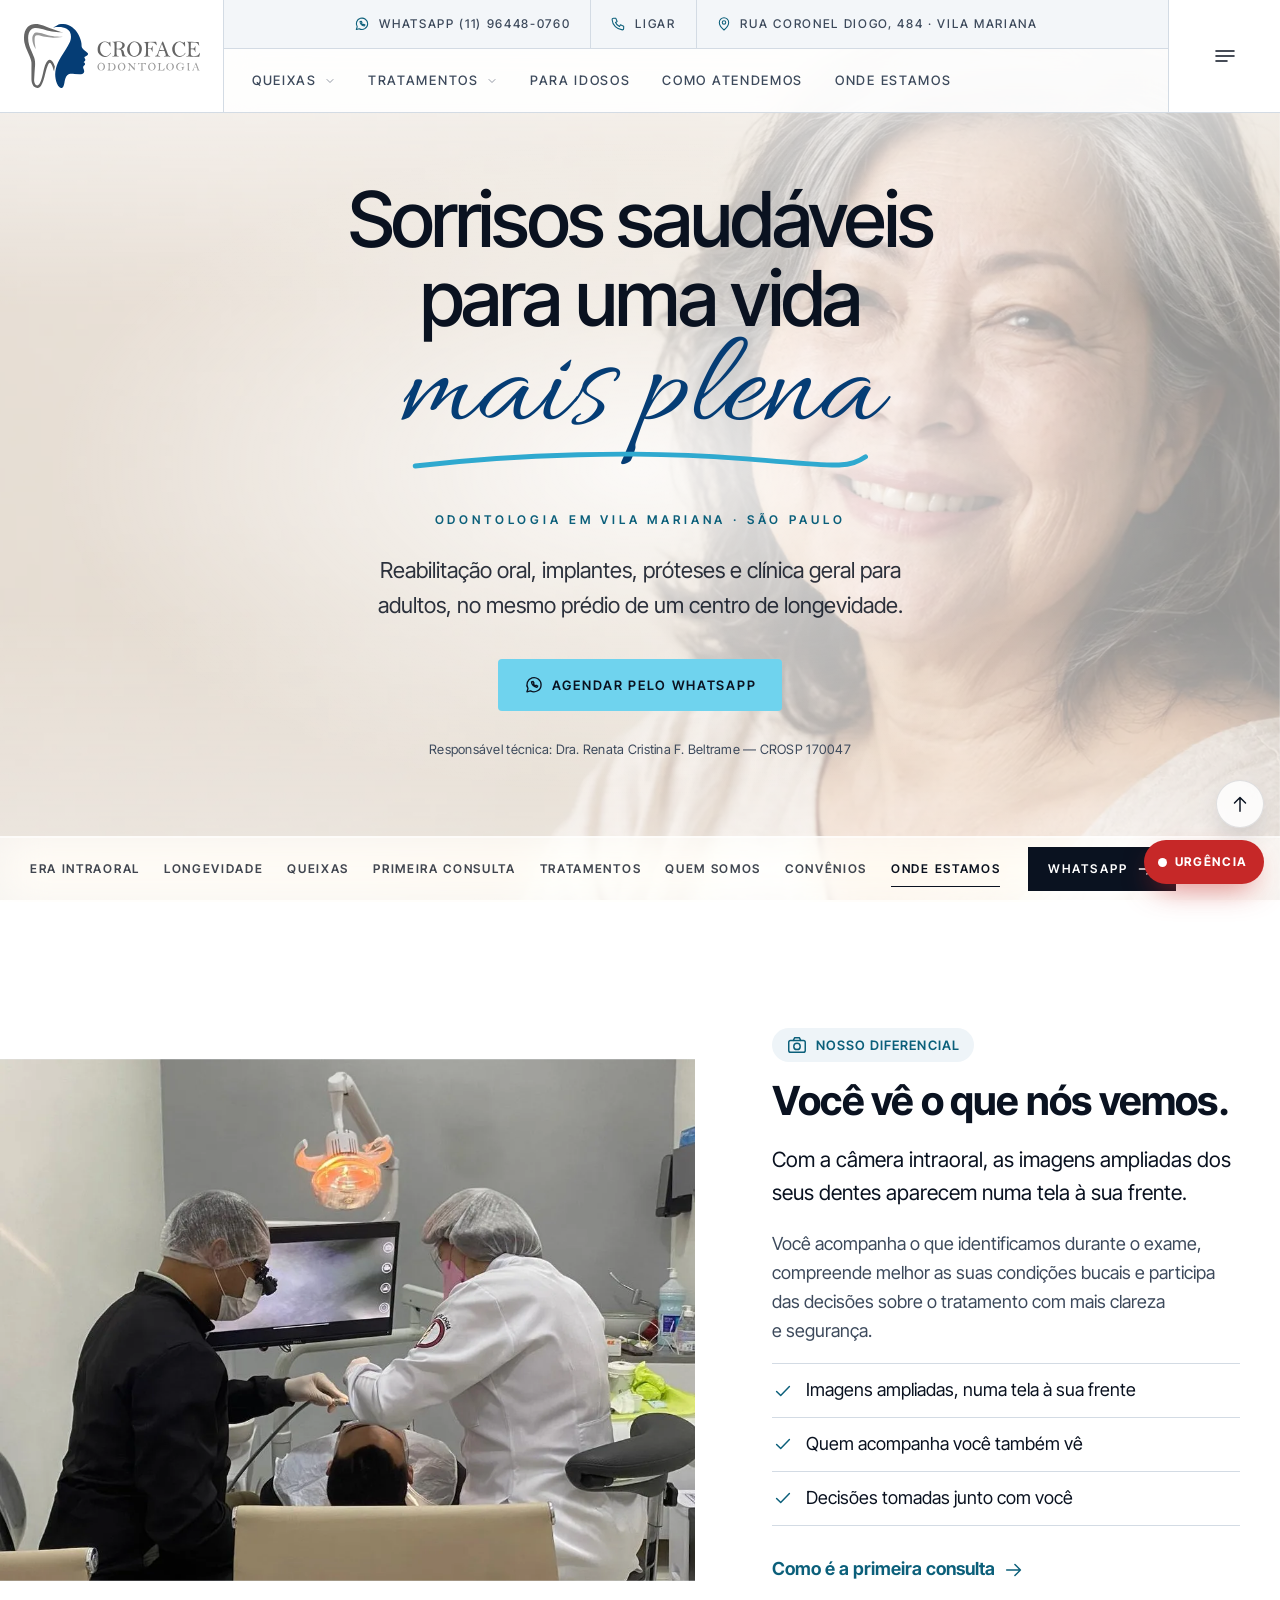
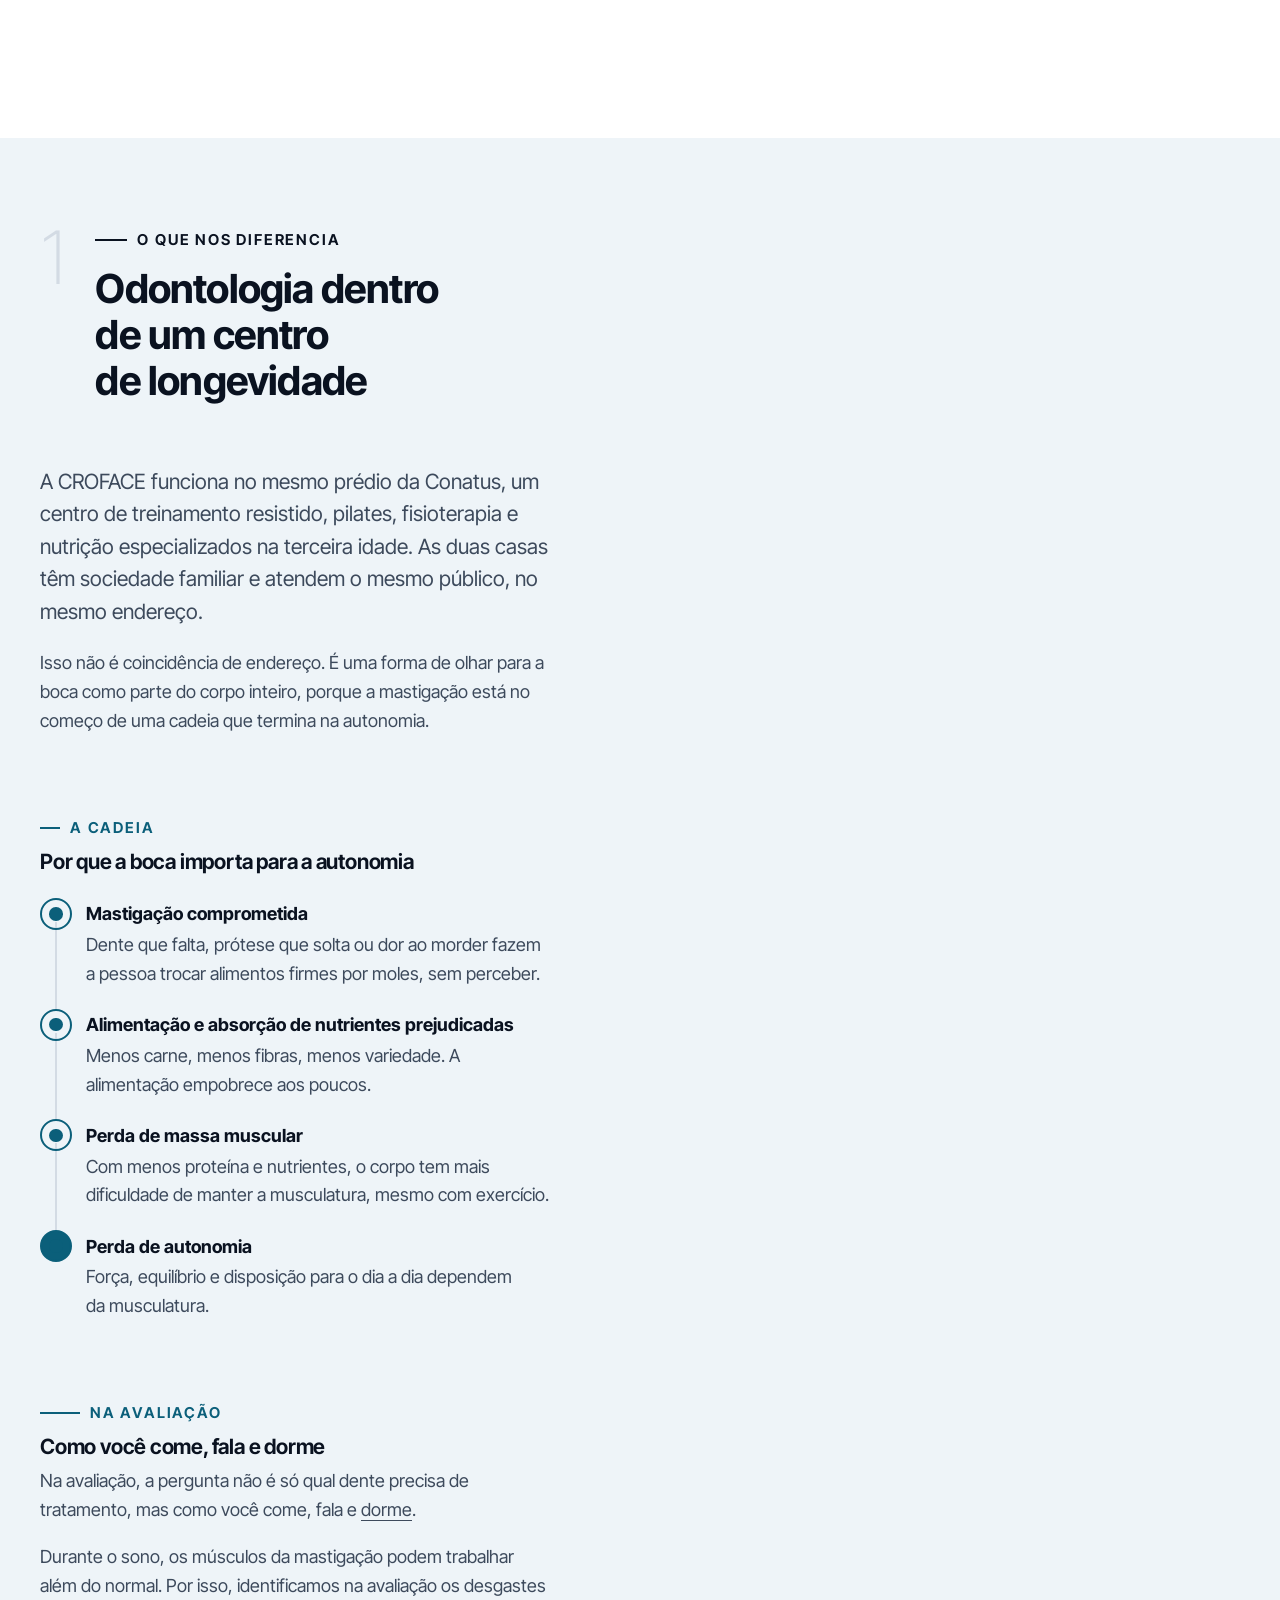
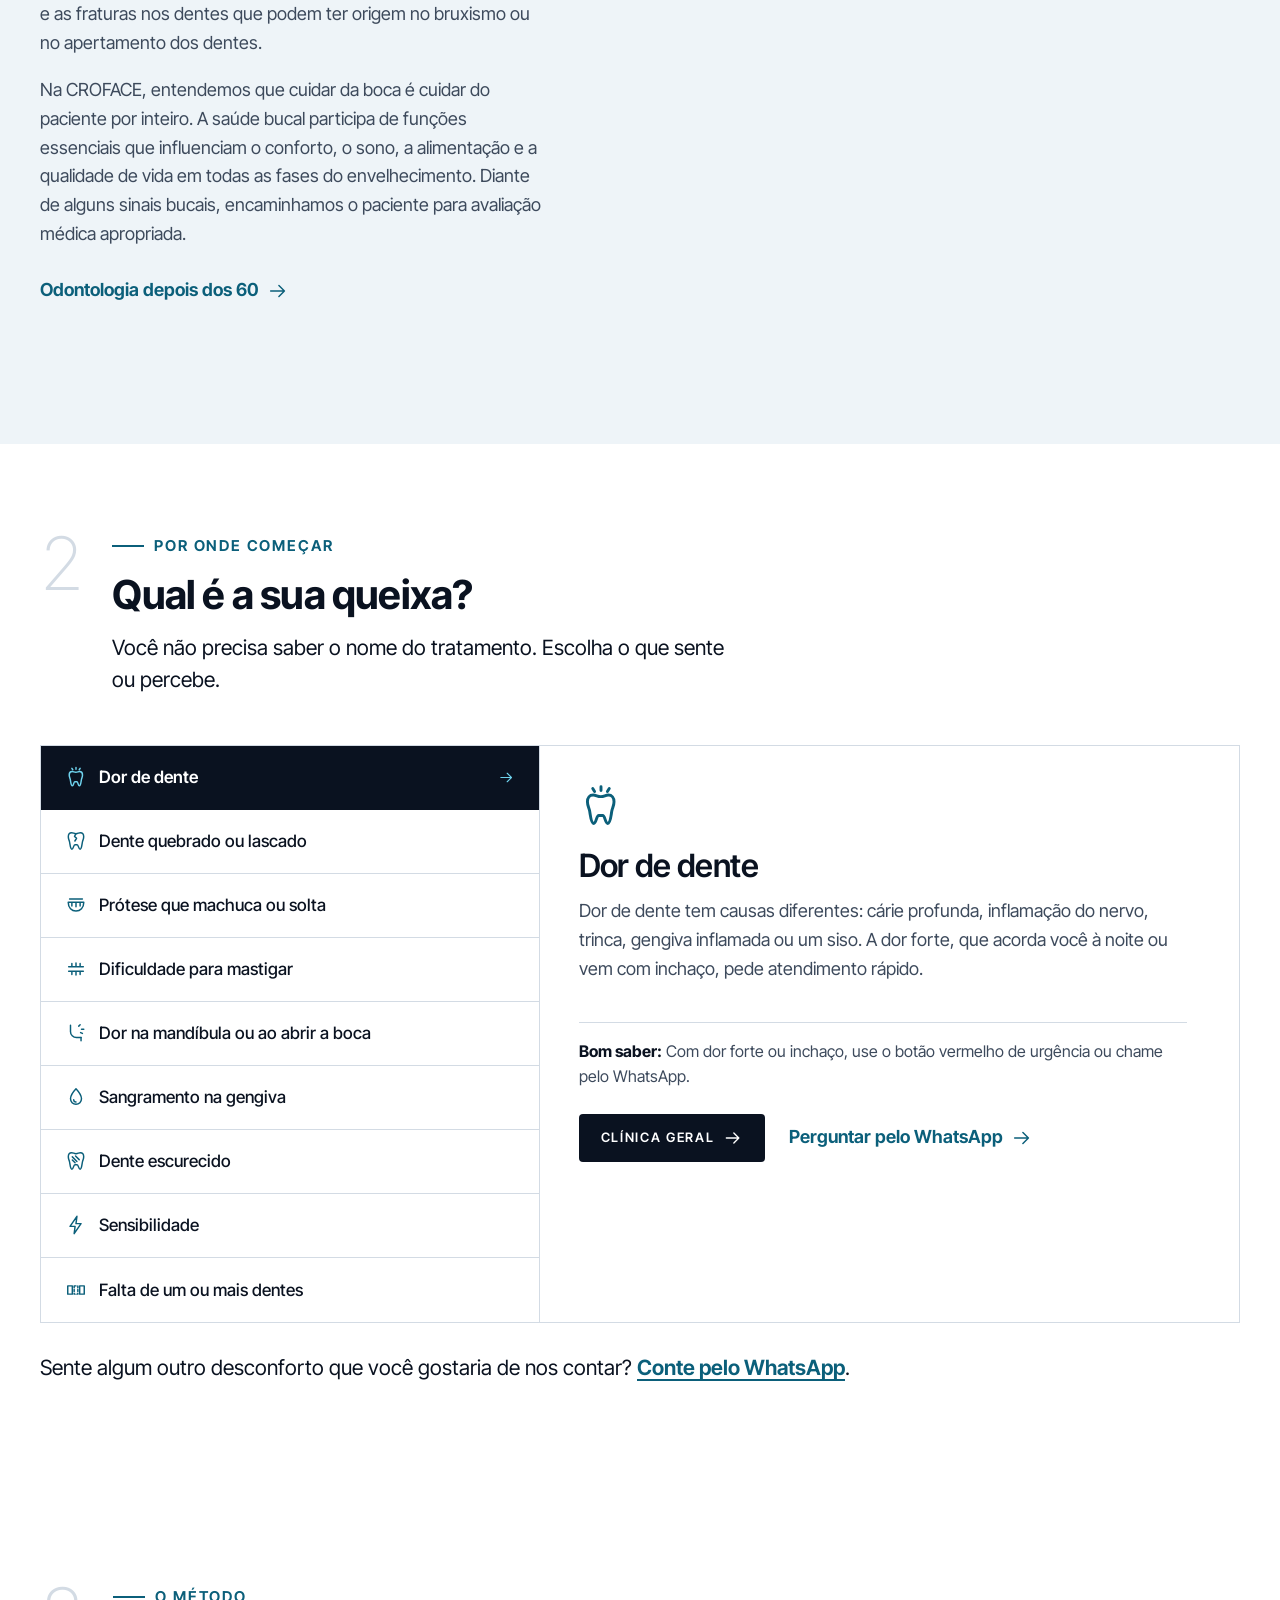
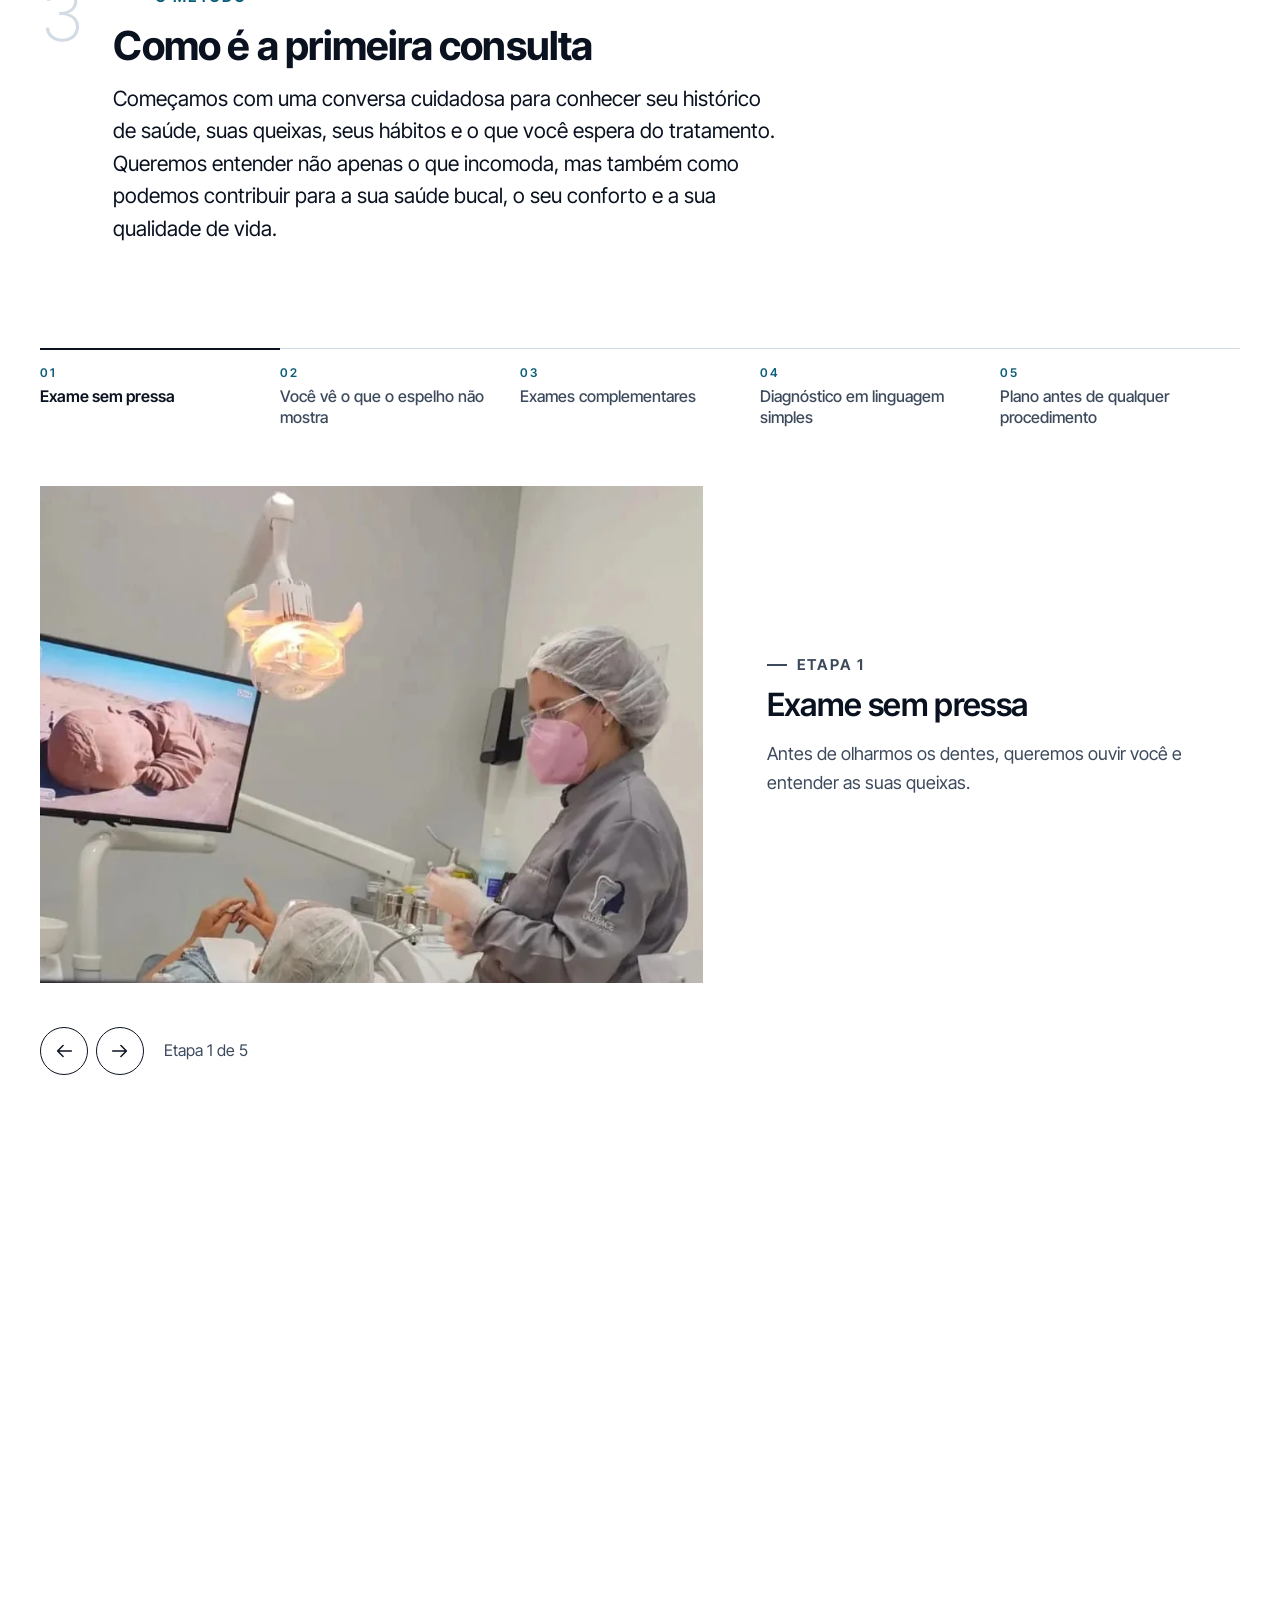
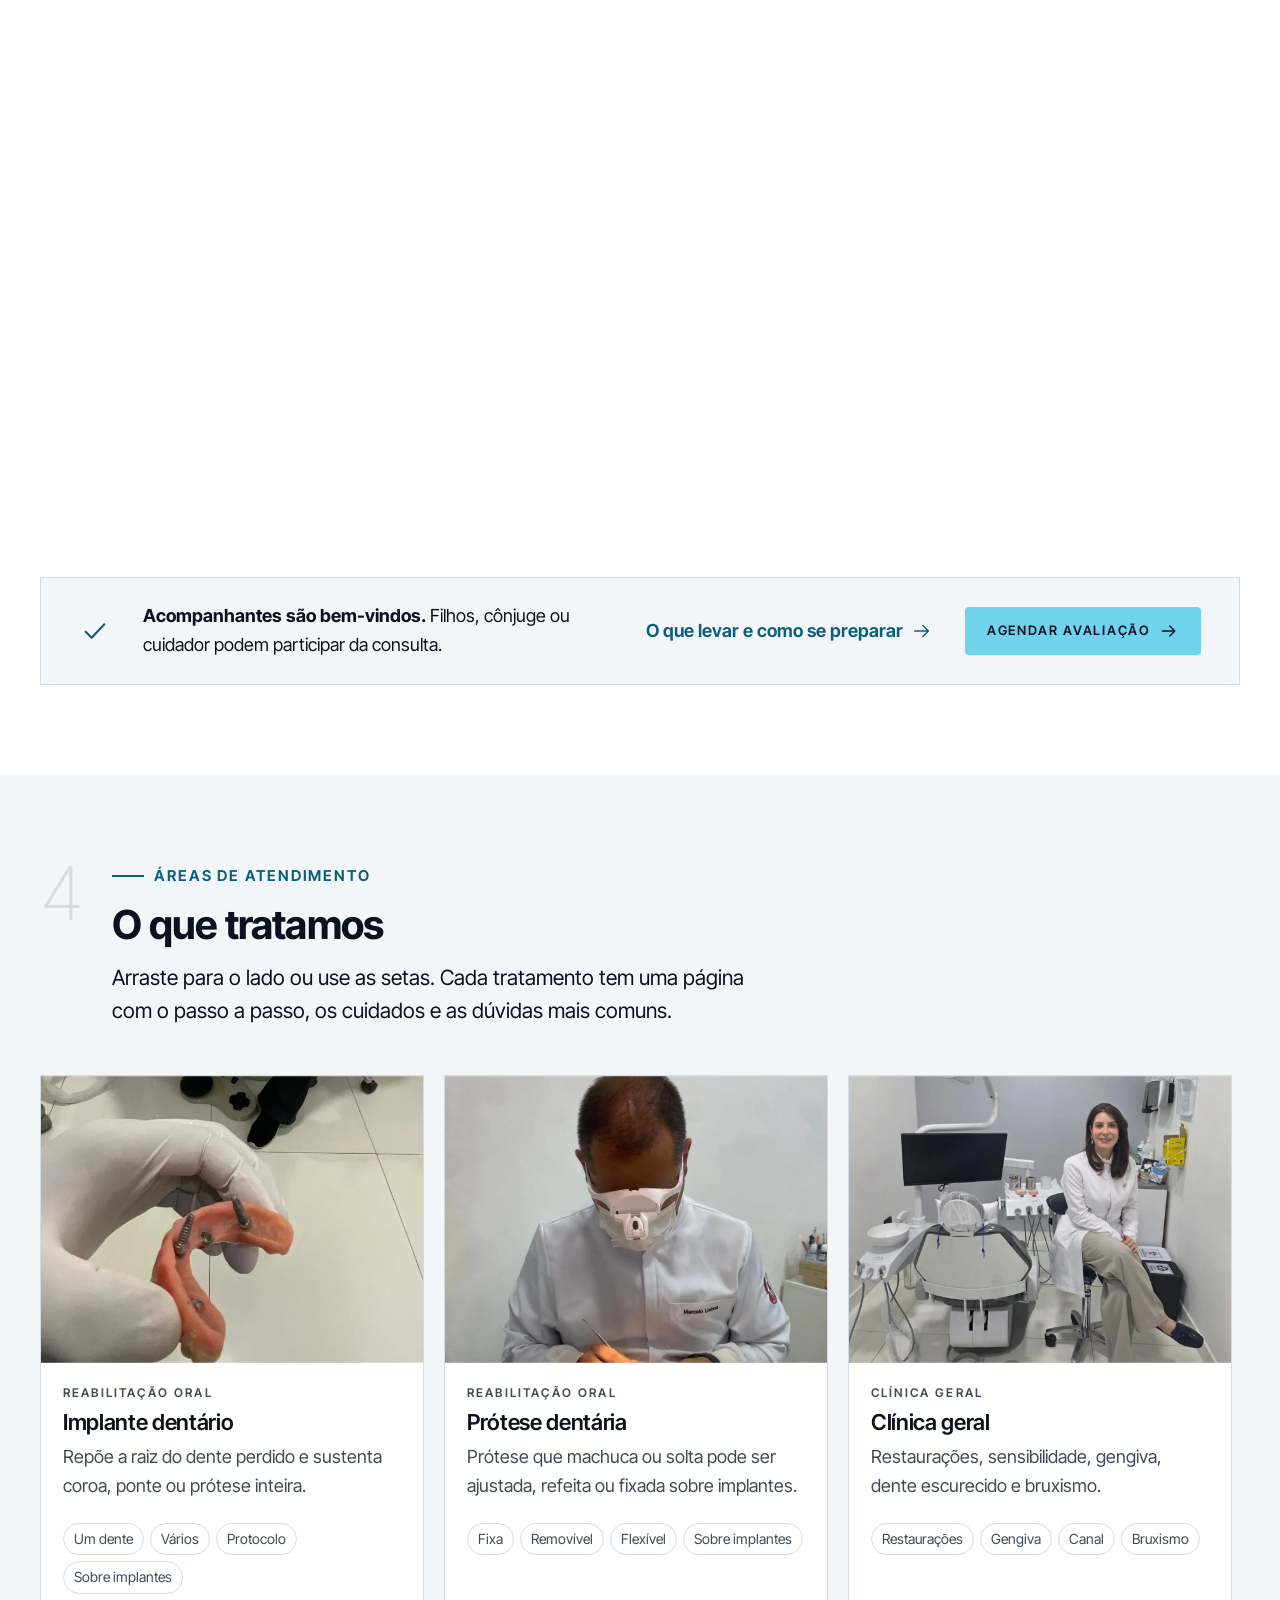
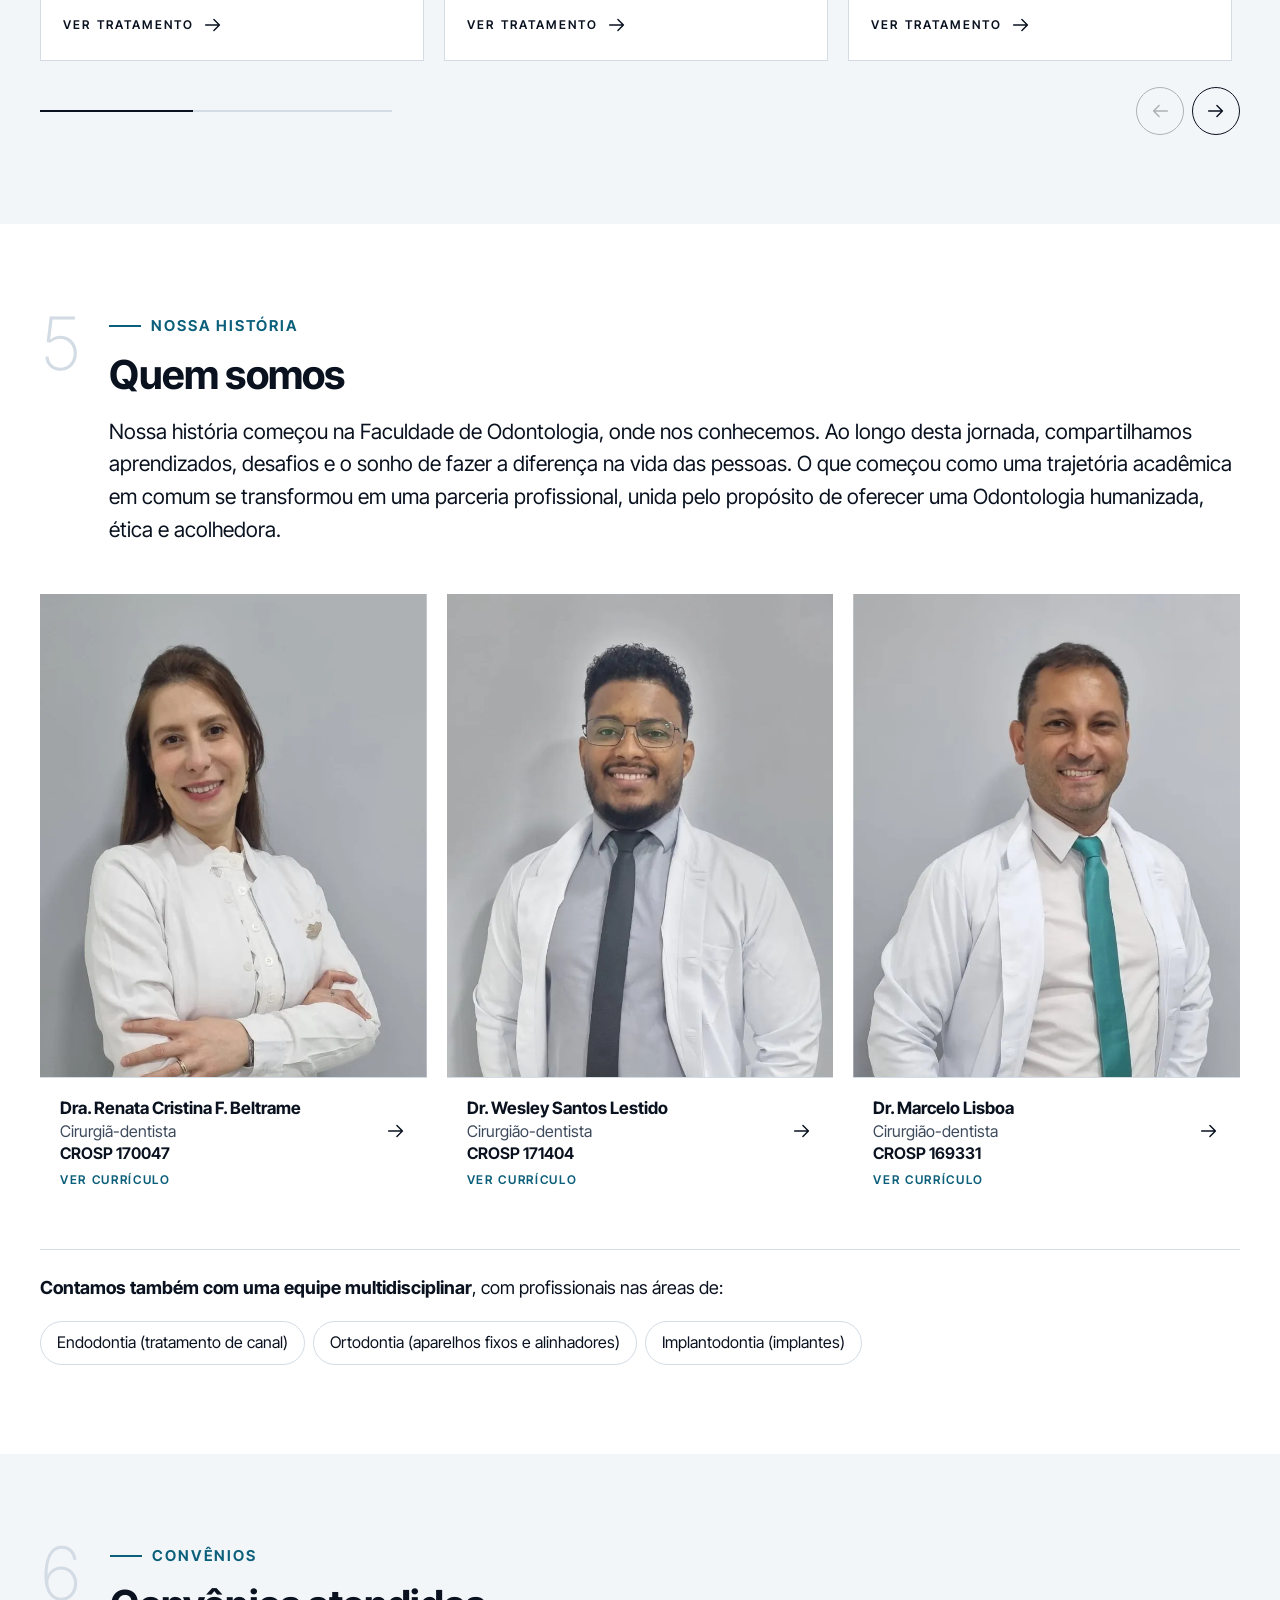
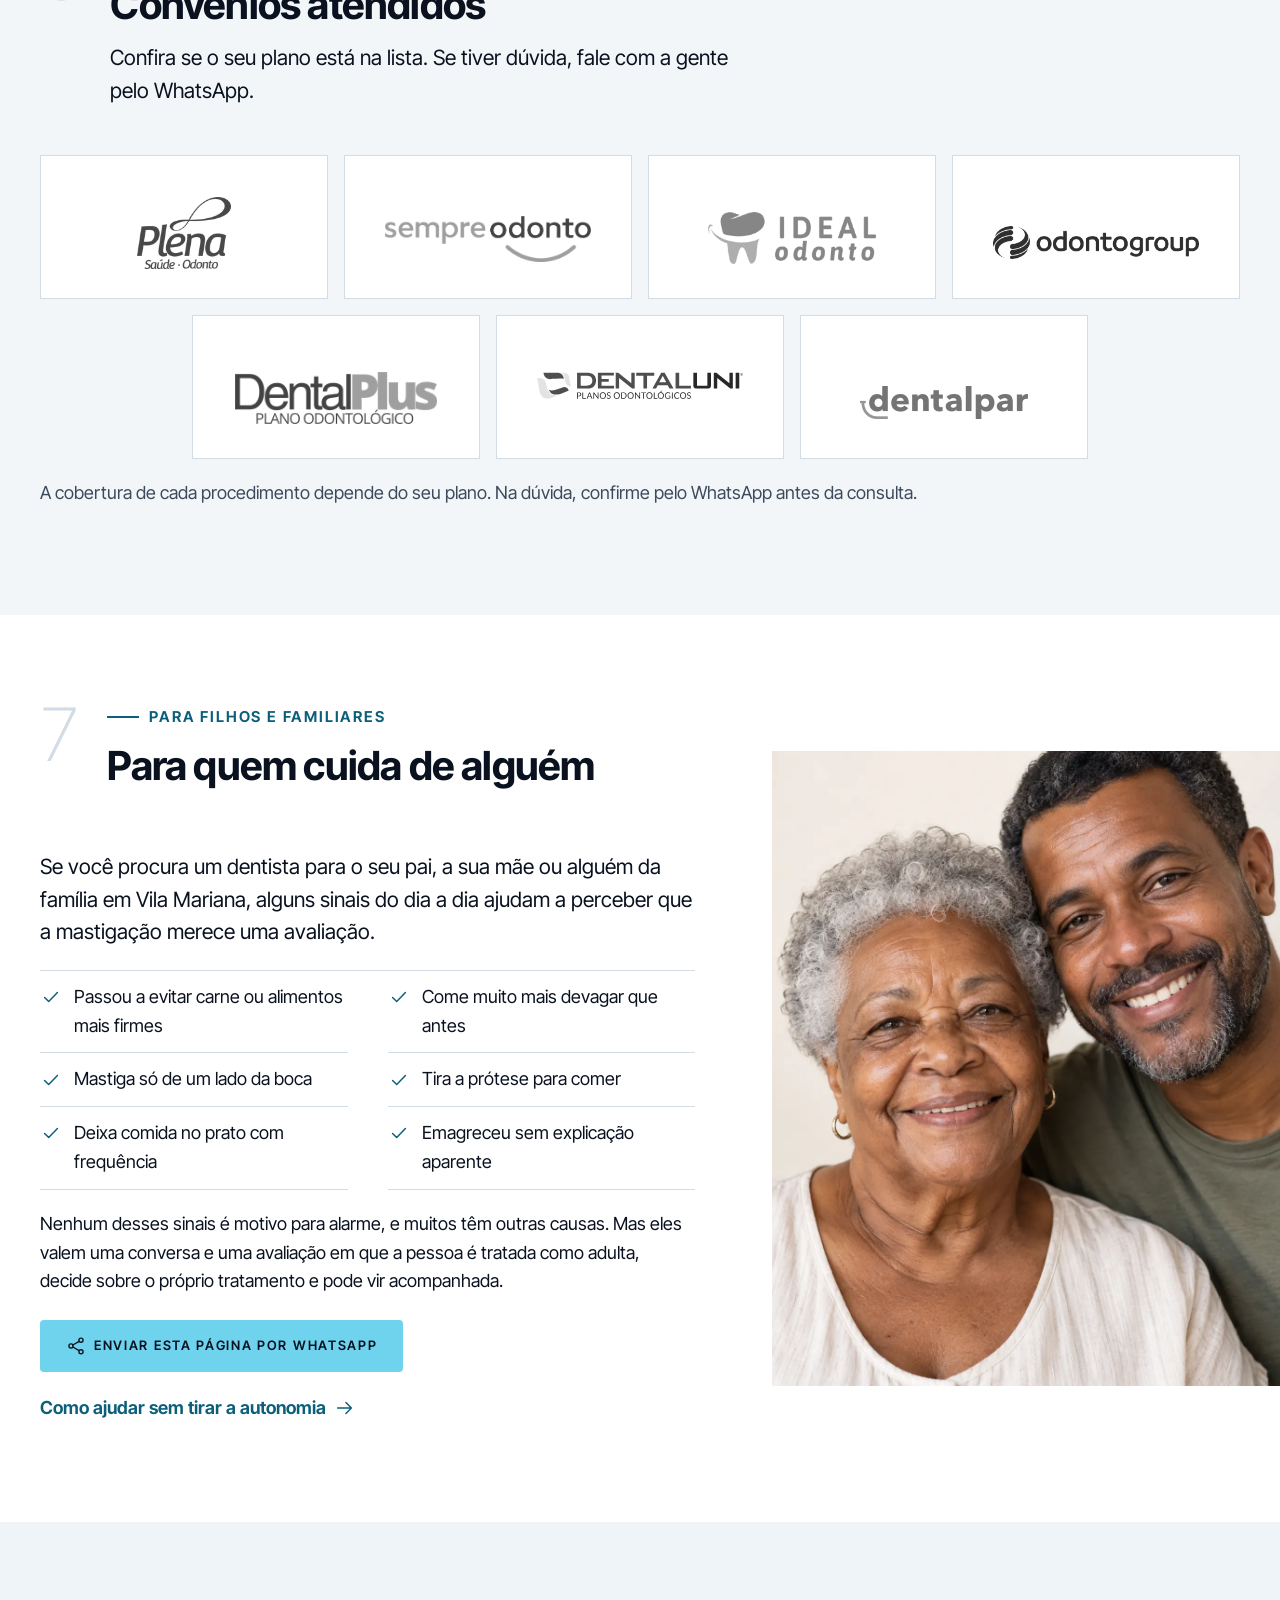
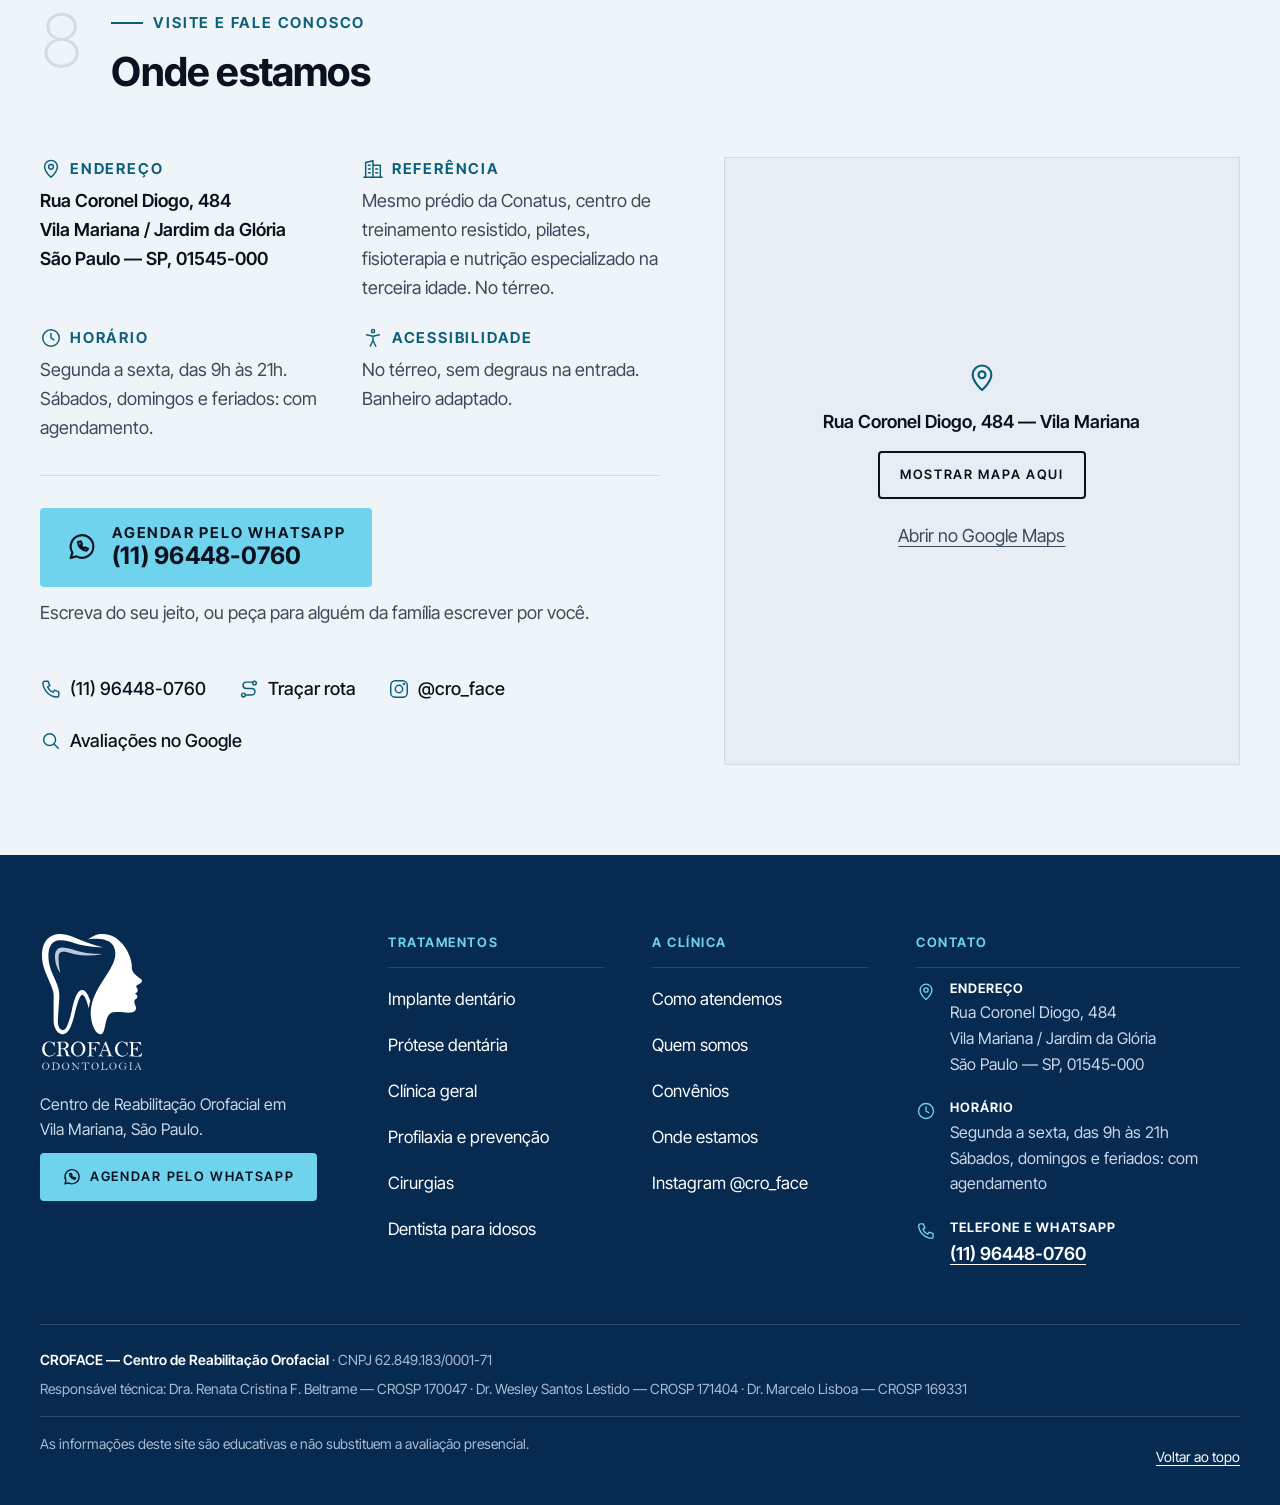
==== commit 972f11e7: "Avaliação na seção de longevidade e nomes novos para imagens trocadas - "Na avaliação" (seção 1 da h" ====
--- a/index.html
+++ b/index.html
@@ -131,7 +131,7 @@
           <a class="nav__link nav__trigger" href="/#tratamentos" aria-expanded="false" aria-controls="mega-tratamentos">Tratamentos <svg class="icon icon--xs nav__caret" aria-hidden="true"><use href="/assets/icons.svg#i-chevron"/></svg></a>
           <div class="mega" id="mega-tratamentos">
             <div class="mega__inner">
-              <ul class="mega__thumbs"><li><a class="mega__thumb" href="/implante-dentario-vila-mariana/"><picture><source type="image/webp" srcset="/assets/img/implante-thumb.webp"><img src="/assets/img/implante-thumb.jpg" alt="Prótese sobre implantes nas mãos do dentista" width="480" height="360" loading="lazy" decoding="async"></picture><span>Implante dentário <svg class="icon icon--sm" aria-hidden="true"><use href="/assets/icons.svg#i-arrow"/></svg></span></a></li><li><a class="mega__thumb" href="/protese-dentaria-vila-mariana/"><picture><source type="image/webp" srcset="/assets/img/protese-thumb.webp"><img src="/assets/img/protese-thumb.jpg" alt="Dr. Marcelo Lisboa ajusta uma prótese na bancada" width="480" height="360" loading="lazy" decoding="async"></picture><span>Prótese dentária <svg class="icon icon--sm" aria-hidden="true"><use href="/assets/icons.svg#i-arrow"/></svg></span></a></li><li><a class="mega__thumb" href="/clinica-geral-vila-mariana/"><picture><source type="image/webp" srcset="/assets/img/clinica-thumb.webp"><img src="/assets/img/clinica-thumb.jpg" alt="Dra. Renata Beltrame no consultório da CROFACE" width="480" height="360" loading="lazy" decoding="async"></picture><span>Clínica geral <svg class="icon icon--sm" aria-hidden="true"><use href="/assets/icons.svg#i-arrow"/></svg></span></a></li><li><a class="mega__thumb" href="/limpeza-e-prevencao-vila-mariana/"><picture><source type="image/webp" srcset="/assets/img/prevencao-thumb.webp"><img src="/assets/img/prevencao-thumb.jpg" alt="Dra. Renata Beltrame faz a profilaxia de um paciente no consultório da CROFACE" width="480" height="360" loading="lazy" decoding="async"></picture><span>Profilaxia e prevenção <svg class="icon icon--sm" aria-hidden="true"><use href="/assets/icons.svg#i-arrow"/></svg></span></a></li><li><a class="mega__thumb" href="/cirurgias-odontologicas-vila-mariana/"><picture><source type="image/webp" srcset="/assets/img/cirurgia-thumb.webp"><img src="/assets/img/cirurgia-thumb.jpg" alt="Dr. Wesley Lestido e Dr. Marcelo Lisboa durante uma cirurgia no consultório da CROFACE" width="480" height="360" loading="lazy" decoding="async"></picture><span>Cirurgias <svg class="icon icon--sm" aria-hidden="true"><use href="/assets/icons.svg#i-arrow"/></svg></span></a></li><li><a class="mega__thumb" href="/dentista-para-idosos-vila-mariana/"><picture><source type="image/webp" srcset="/assets/img/idosos-thumb.webp"><img src="/assets/img/idosos-thumb.jpg" alt="Dr. Marcelo Lisboa em atendimento a paciente idosa" width="480" height="360" loading="lazy" decoding="async"></picture><span>Dentista para idosos <svg class="icon icon--sm" aria-hidden="true"><use href="/assets/icons.svg#i-arrow"/></svg></span></a></li></ul>
+              <ul class="mega__thumbs"><li><a class="mega__thumb" href="/implante-dentario-vila-mariana/"><picture><source type="image/webp" srcset="/assets/img/implante-thumb.webp"><img src="/assets/img/implante-thumb.jpg" alt="Prótese sobre implantes nas mãos do dentista" width="480" height="360" loading="lazy" decoding="async"></picture><span>Implante dentário <svg class="icon icon--sm" aria-hidden="true"><use href="/assets/icons.svg#i-arrow"/></svg></span></a></li><li><a class="mega__thumb" href="/protese-dentaria-vila-mariana/"><picture><source type="image/webp" srcset="/assets/img/protese-thumb.webp"><img src="/assets/img/protese-thumb.jpg" alt="Dr. Marcelo Lisboa ajusta uma prótese na bancada" width="480" height="360" loading="lazy" decoding="async"></picture><span>Prótese dentária <svg class="icon icon--sm" aria-hidden="true"><use href="/assets/icons.svg#i-arrow"/></svg></span></a></li><li><a class="mega__thumb" href="/clinica-geral-vila-mariana/"><picture><source type="image/webp" srcset="/assets/img/clinica-thumb.webp"><img src="/assets/img/clinica-thumb.jpg" alt="Dra. Renata Beltrame no consultório da CROFACE" width="480" height="360" loading="lazy" decoding="async"></picture><span>Clínica geral <svg class="icon icon--sm" aria-hidden="true"><use href="/assets/icons.svg#i-arrow"/></svg></span></a></li><li><a class="mega__thumb" href="/limpeza-e-prevencao-vila-mariana/"><picture><source type="image/webp" srcset="/assets/img/profilaxia-atendimento-thumb.webp"><img src="/assets/img/profilaxia-atendimento-thumb.jpg" alt="Dra. Renata Beltrame faz a profilaxia de um paciente no consultório da CROFACE" width="480" height="360" loading="lazy" decoding="async"></picture><span>Profilaxia e prevenção <svg class="icon icon--sm" aria-hidden="true"><use href="/assets/icons.svg#i-arrow"/></svg></span></a></li><li><a class="mega__thumb" href="/cirurgias-odontologicas-vila-mariana/"><picture><source type="image/webp" srcset="/assets/img/cirurgia-equipe-thumb.webp"><img src="/assets/img/cirurgia-equipe-thumb.jpg" alt="Dr. Wesley Lestido e Dr. Marcelo Lisboa durante uma cirurgia no consultório da CROFACE" width="480" height="360" loading="lazy" decoding="async"></picture><span>Cirurgias <svg class="icon icon--sm" aria-hidden="true"><use href="/assets/icons.svg#i-arrow"/></svg></span></a></li><li><a class="mega__thumb" href="/dentista-para-idosos-vila-mariana/"><picture><source type="image/webp" srcset="/assets/img/idosos-thumb.webp"><img src="/assets/img/idosos-thumb.jpg" alt="Dr. Marcelo Lisboa em atendimento a paciente idosa" width="480" height="360" loading="lazy" decoding="async"></picture><span>Dentista para idosos <svg class="icon icon--sm" aria-hidden="true"><use href="/assets/icons.svg#i-arrow"/></svg></span></a></li></ul>
               <div class="mega__foot">
                 <p>Não sabe qual é o seu caso? Tudo começa por uma avaliação.</p>
                 <a class="btn btn--outline-dark" href="/como-atendemos/">Como é a primeira consulta <svg class="icon" aria-hidden="true"><use href="/assets/icons.svg#i-arrow"/></svg></a>
@@ -227,7 +227,7 @@
           <li class="chain__step"><span class="chain__dot" aria-hidden="true"></span><div><strong>Alimentação e absorção de nutrientes prejudicadas</strong><p>Menos carne, menos fibras, menos variedade. A alimentação empobrece aos poucos.</p></div></li>
           <li class="chain__step"><span class="chain__dot" aria-hidden="true"></span><div><strong>Perda de massa muscular</strong><p>Com menos proteína e nutrientes, o corpo tem mais dificuldade de manter a musculatura, mesmo com exercício.</p></div></li>
           <li class="chain__step"><span class="chain__dot" aria-hidden="true"></span><div><strong>Perda de autonomia</strong><p>Força, equilíbrio e disposição para o dia a dia dependem da musculatura.</p></div></li>
-        </ol></li><li class="scrolly__step" data-media="1"><figure class="scrolly__inline"><picture><source type="image/webp" srcset="/assets/img/avaliacao-exame.webp"><img src="/assets/img/avaliacao-exame.jpg" alt="Dr. Marcelo Lisboa em atendimento a uma paciente idosa" width="720" height="900" loading="lazy" decoding="async"></picture></figure><span class="step__n">Na avaliação</span><h3>Como você come, fala e dorme</h3><p>Na avaliação, a pergunta não é só qual dente precisa de tratamento, mas como você come, fala e <a href="/clinica-geral-vila-mariana/#bruxismo">dorme</a>.</p><p>Durante o sono, os músculos da mastigação podem trabalhar além do normal. Por isso, identificamos na avaliação os desgastes e as fraturas nos dentes que podem ter origem no bruxismo ou no apertamento dos dentes.</p><p>Na CROFACE, entendemos que cuidar da boca é cuidar do paciente por inteiro. A saúde bucal participa de funções essenciais que influenciam o conforto, o sono, a alimentação e a qualidade de vida em todas as fases do envelhecimento. Diante de alguns sinais bucais, encaminhamos o paciente para avaliação médica apropriada.</p><a class="link-arrow" href="/dentista-para-idosos-vila-mariana/">Odontologia depois dos 60 <svg class="icon" aria-hidden="true"><use href="/assets/icons.svg#i-arrow"/></svg></a></li></ol><div class="scrolly__media"><div class="scrolly__frame"><div class="scrolly__img is-active" data-index="0"><picture><source type="image/webp" srcset="/assets/img/longevidade-consultorio.webp"><img src="/assets/img/longevidade-consultorio.jpg" alt="Dra. Renata Beltrame, responsável técnica, no consultório da CROFACE" width="960" height="1200" loading="lazy" decoding="async"></picture></div><div class="scrolly__img" data-index="1"><picture><source type="image/webp" srcset="/assets/img/avaliacao-exame.webp"><img src="/assets/img/avaliacao-exame.jpg" alt="Dr. Marcelo Lisboa em atendimento a uma paciente idosa" width="720" height="900" loading="lazy" decoding="async"></picture></div></div></div></div></div>
+        </ol></li><li class="scrolly__step" data-media="1"><figure class="scrolly__inline"><picture><source type="image/webp" srcset="/assets/img/consulta-1-avaliacao.webp"><img src="/assets/img/consulta-1-avaliacao.jpg" alt="Dentista da CROFACE conversa com a paciente antes do exame, com um vídeo tranquilo no monitor" width="812" height="609" loading="lazy" decoding="async"></picture></figure><span class="step__n">Na avaliação</span><h3>Como você come, fala e dorme</h3><p>Na avaliação, a pergunta não é só qual dente precisa de tratamento, mas como você come, fala e <a href="/clinica-geral-vila-mariana/#bruxismo">dorme</a>.</p><p>Durante o sono, os músculos da mastigação podem trabalhar além do normal. Por isso, identificamos na avaliação os desgastes e as fraturas nos dentes que podem ter origem no bruxismo ou no apertamento dos dentes.</p><p>Na CROFACE, entendemos que cuidar da boca é cuidar do paciente por inteiro. A saúde bucal participa de funções essenciais que influenciam o conforto, o sono, a alimentação e a qualidade de vida em todas as fases do envelhecimento. Diante de alguns sinais bucais, encaminhamos o paciente para avaliação médica apropriada.</p><a class="link-arrow" href="/dentista-para-idosos-vila-mariana/">Odontologia depois dos 60 <svg class="icon" aria-hidden="true"><use href="/assets/icons.svg#i-arrow"/></svg></a></li></ol><div class="scrolly__media"><div class="scrolly__frame"><div class="scrolly__img is-active" data-index="0"><picture><source type="image/webp" srcset="/assets/img/longevidade-consultorio.webp"><img src="/assets/img/longevidade-consultorio.jpg" alt="Dra. Renata Beltrame, responsável técnica, no consultório da CROFACE" width="960" height="1200" loading="lazy" decoding="async"></picture></div><div class="scrolly__img" data-index="1"><picture><source type="image/webp" srcset="/assets/img/avaliacao-exame-sem-pressa.webp"><img src="/assets/img/avaliacao-exame-sem-pressa.jpg" alt="Dentista da CROFACE conversa com a paciente antes do exame, com um vídeo tranquilo no monitor" width="487" height="609" loading="lazy" decoding="async"></picture></div></div></div></div></div>
   </section>
 
   <!-- 2. QUAL É A SUA QUEIXA (explorador) -->
@@ -257,7 +257,7 @@
   <section class="section section--tint screen" id="tratamentos" aria-labelledby="tratamentos-titulo">
     <div class="container">
       <header class="chapter reveal"><span class="chapter__num" aria-hidden="true">4</span><div><p class="eyebrow eyebrow--dark"><span class="rule" aria-hidden="true"></span>Áreas de atendimento</p><h2 id="tratamentos-titulo">O que tratamos</h2><p class="lead">Arraste para o lado ou use as setas. Cada tratamento tem uma página com o passo a passo, os cuidados e as dúvidas mais comuns.</p></div></header>
-      <div class="carousel carousel--cards reveal" data-carousel><ul class="carousel__track" tabindex="0" aria-label="Tratamentos e páginas da clínica"><li class="carousel__item"><article class="tcard"><picture><source type="image/webp" srcset="/assets/img/implante-hero.webp"><img src="/assets/img/implante-hero.jpg" alt="Prótese sobre implantes nas mãos do dentista, com paciente na cadeira ao fundo" width="720" height="540" loading="lazy" decoding="async"></picture><div class="tcard__body"><p class="tcard__cat">Reabilitação oral</p><h3><a href="/implante-dentario-vila-mariana/">Implante dentário</a></h3><p>Repõe a raiz do dente perdido e sustenta coroa, ponte ou prótese inteira.</p><ul class="tcard__tags"><li>Um dente</li><li>Vários</li><li>Protocolo</li><li>Sobre implantes</li></ul><span class="tcard__go" aria-hidden="true">Ver tratamento <svg class="icon" aria-hidden="true"><use href="/assets/icons.svg#i-arrow"/></svg></span></div></article></li><li class="carousel__item"><article class="tcard"><picture><source type="image/webp" srcset="/assets/img/protese-hero.webp"><img src="/assets/img/protese-hero.jpg" alt="Dr. Marcelo Lisboa ajusta uma prótese na bancada" width="960" height="720" loading="lazy" decoding="async"></picture><div class="tcard__body"><p class="tcard__cat">Reabilitação oral</p><h3><a href="/protese-dentaria-vila-mariana/">Prótese dentária</a></h3><p>Prótese que machuca ou solta pode ser ajustada, refeita ou fixada sobre implantes.</p><ul class="tcard__tags"><li>Fixa</li><li>Removível</li><li>Flexível</li><li>Sobre implantes</li></ul><span class="tcard__go" aria-hidden="true">Ver tratamento <svg class="icon" aria-hidden="true"><use href="/assets/icons.svg#i-arrow"/></svg></span></div></article></li><li class="carousel__item"><article class="tcard"><picture><source type="image/webp" srcset="/assets/img/clinica-hero.webp"><img src="/assets/img/clinica-hero.jpg" alt="Dra. Renata Beltrame no consultório da CROFACE" width="1200" height="900" loading="lazy" decoding="async"></picture><div class="tcard__body"><p class="tcard__cat">Clínica geral</p><h3><a href="/clinica-geral-vila-mariana/">Clínica geral</a></h3><p>Restaurações, sensibilidade, gengiva, dente escurecido e bruxismo.</p><ul class="tcard__tags"><li>Restaurações</li><li>Gengiva</li><li>Canal</li><li>Bruxismo</li></ul><span class="tcard__go" aria-hidden="true">Ver tratamento <svg class="icon" aria-hidden="true"><use href="/assets/icons.svg#i-arrow"/></svg></span></div></article></li><li class="carousel__item"><article class="tcard"><picture><source type="image/webp" srcset="/assets/img/prevencao-hero.webp"><img src="/assets/img/prevencao-hero.jpg" alt="Dra. Renata Beltrame faz a profilaxia de um paciente no consultório da CROFACE" width="960" height="720" loading="lazy" decoding="async"></picture><div class="tcard__body"><p class="tcard__cat">Prevenção</p><h3><a href="/limpeza-e-prevencao-vila-mariana/">Profilaxia e prevenção</a></h3><p>A limpeza profissional e as revisões que mantêm a saúde da boca ao longo dos anos.</p><ul class="tcard__tags"><li>Profilaxia</li><li>Revisões</li><li>Orientação</li></ul><span class="tcard__go" aria-hidden="true">Ver tratamento <svg class="icon" aria-hidden="true"><use href="/assets/icons.svg#i-arrow"/></svg></span></div></article></li><li class="carousel__item"><article class="tcard"><picture><source type="image/webp" srcset="/assets/img/cirurgia-hero.webp"><img src="/assets/img/cirurgia-hero.jpg" alt="Dr. Wesley Lestido e Dr. Marcelo Lisboa durante uma cirurgia no consultório da CROFACE" width="960" height="720" loading="lazy" decoding="async"></picture><div class="tcard__body"><p class="tcard__cat">Cirurgias</p><h3><a href="/cirurgias-odontologicas-vila-mariana/">Cirurgias</a></h3><p>Extrações, enxertos e lesões da boca, com planejamento e explicação antes de cada etapa.</p><ul class="tcard__tags"><li>Sisos</li><li>Enxertos</li><li>Biópsias</li></ul><span class="tcard__go" aria-hidden="true">Ver tratamento <svg class="icon" aria-hidden="true"><use href="/assets/icons.svg#i-arrow"/></svg></span></div></article></li><li class="carousel__item"><article class="tcard"><picture><source type="image/webp" srcset="/assets/img/idosos-hero.webp"><img src="/assets/img/idosos-hero.jpg" alt="Dr. Marcelo Lisboa em atendimento a uma paciente idosa" width="740" height="555" loading="lazy" decoding="async"></picture><div class="tcard__body"><p class="tcard__cat">Depois dos 60</p><h3><a href="/dentista-para-idosos-vila-mariana/">Dentista para idosos</a></h3><p>Mastigação, próteses e autonomia, no mesmo prédio de um centro de longevidade.</p><ul class="tcard__tags"><li>Mastigação</li><li>Familiares</li><li>Acesso</li></ul><span class="tcard__go" aria-hidden="true">Ver tratamento <svg class="icon" aria-hidden="true"><use href="/assets/icons.svg#i-arrow"/></svg></span></div></article></li><li class="carousel__item"><article class="tcard"><picture><source type="image/webp" srcset="/assets/img/atendimento-hero.webp"><img src="/assets/img/atendimento-hero.jpg" alt="Dr. Marcelo Lisboa no consultório da CROFACE" width="985" height="739" loading="lazy" decoding="async"></picture><div class="tcard__body"><p class="tcard__cat">A clínica</p><h3><a href="/como-atendemos/">Como atendemos</a></h3><p>A primeira consulta etapa por etapa, o que levar e como cuidamos de quem tem medo.</p><ul class="tcard__tags"><li>Primeira consulta</li><li>Conforto</li><li>Biossegurança</li></ul><span class="tcard__go" aria-hidden="true">Ver página <svg class="icon" aria-hidden="true"><use href="/assets/icons.svg#i-arrow"/></svg></span></div></article></li></ul><div class="carousel__bar"><div class="carousel__progress" aria-hidden="true"><span></span></div><div class="carousel__controls"><button class="round-btn" type="button" data-dir="-1" aria-label="Anterior"><svg class="icon icon--flip" aria-hidden="true"><use href="/assets/icons.svg#i-arrow"/></svg></button><button class="round-btn" type="button" data-dir="1" aria-label="Próximo"><svg class="icon" aria-hidden="true"><use href="/assets/icons.svg#i-arrow"/></svg></button></div></div></div>
+      <div class="carousel carousel--cards reveal" data-carousel><ul class="carousel__track" tabindex="0" aria-label="Tratamentos e páginas da clínica"><li class="carousel__item"><article class="tcard"><picture><source type="image/webp" srcset="/assets/img/implante-hero.webp"><img src="/assets/img/implante-hero.jpg" alt="Prótese sobre implantes nas mãos do dentista, com paciente na cadeira ao fundo" width="720" height="540" loading="lazy" decoding="async"></picture><div class="tcard__body"><p class="tcard__cat">Reabilitação oral</p><h3><a href="/implante-dentario-vila-mariana/">Implante dentário</a></h3><p>Repõe a raiz do dente perdido e sustenta coroa, ponte ou prótese inteira.</p><ul class="tcard__tags"><li>Um dente</li><li>Vários</li><li>Protocolo</li><li>Sobre implantes</li></ul><span class="tcard__go" aria-hidden="true">Ver tratamento <svg class="icon" aria-hidden="true"><use href="/assets/icons.svg#i-arrow"/></svg></span></div></article></li><li class="carousel__item"><article class="tcard"><picture><source type="image/webp" srcset="/assets/img/protese-hero.webp"><img src="/assets/img/protese-hero.jpg" alt="Dr. Marcelo Lisboa ajusta uma prótese na bancada" width="960" height="720" loading="lazy" decoding="async"></picture><div class="tcard__body"><p class="tcard__cat">Reabilitação oral</p><h3><a href="/protese-dentaria-vila-mariana/">Prótese dentária</a></h3><p>Prótese que machuca ou solta pode ser ajustada, refeita ou fixada sobre implantes.</p><ul class="tcard__tags"><li>Fixa</li><li>Removível</li><li>Flexível</li><li>Sobre implantes</li></ul><span class="tcard__go" aria-hidden="true">Ver tratamento <svg class="icon" aria-hidden="true"><use href="/assets/icons.svg#i-arrow"/></svg></span></div></article></li><li class="carousel__item"><article class="tcard"><picture><source type="image/webp" srcset="/assets/img/clinica-hero.webp"><img src="/assets/img/clinica-hero.jpg" alt="Dra. Renata Beltrame no consultório da CROFACE" width="1200" height="900" loading="lazy" decoding="async"></picture><div class="tcard__body"><p class="tcard__cat">Clínica geral</p><h3><a href="/clinica-geral-vila-mariana/">Clínica geral</a></h3><p>Restaurações, sensibilidade, gengiva, dente escurecido e bruxismo.</p><ul class="tcard__tags"><li>Restaurações</li><li>Gengiva</li><li>Canal</li><li>Bruxismo</li></ul><span class="tcard__go" aria-hidden="true">Ver tratamento <svg class="icon" aria-hidden="true"><use href="/assets/icons.svg#i-arrow"/></svg></span></div></article></li><li class="carousel__item"><article class="tcard"><picture><source type="image/webp" srcset="/assets/img/profilaxia-atendimento.webp"><img src="/assets/img/profilaxia-atendimento.jpg" alt="Dra. Renata Beltrame faz a profilaxia de um paciente no consultório da CROFACE" width="960" height="720" loading="lazy" decoding="async"></picture><div class="tcard__body"><p class="tcard__cat">Prevenção</p><h3><a href="/limpeza-e-prevencao-vila-mariana/">Profilaxia e prevenção</a></h3><p>A limpeza profissional e as revisões que mantêm a saúde da boca ao longo dos anos.</p><ul class="tcard__tags"><li>Profilaxia</li><li>Revisões</li><li>Orientação</li></ul><span class="tcard__go" aria-hidden="true">Ver tratamento <svg class="icon" aria-hidden="true"><use href="/assets/icons.svg#i-arrow"/></svg></span></div></article></li><li class="carousel__item"><article class="tcard"><picture><source type="image/webp" srcset="/assets/img/cirurgia-equipe.webp"><img src="/assets/img/cirurgia-equipe.jpg" alt="Dr. Wesley Lestido e Dr. Marcelo Lisboa durante uma cirurgia no consultório da CROFACE" width="960" height="720" loading="lazy" decoding="async"></picture><div class="tcard__body"><p class="tcard__cat">Cirurgias</p><h3><a href="/cirurgias-odontologicas-vila-mariana/">Cirurgias</a></h3><p>Extrações, enxertos e lesões da boca, com planejamento e explicação antes de cada etapa.</p><ul class="tcard__tags"><li>Sisos</li><li>Enxertos</li><li>Biópsias</li></ul><span class="tcard__go" aria-hidden="true">Ver tratamento <svg class="icon" aria-hidden="true"><use href="/assets/icons.svg#i-arrow"/></svg></span></div></article></li><li class="carousel__item"><article class="tcard"><picture><source type="image/webp" srcset="/assets/img/idosos-hero.webp"><img src="/assets/img/idosos-hero.jpg" alt="Dr. Marcelo Lisboa em atendimento a uma paciente idosa" width="740" height="555" loading="lazy" decoding="async"></picture><div class="tcard__body"><p class="tcard__cat">Depois dos 60</p><h3><a href="/dentista-para-idosos-vila-mariana/">Dentista para idosos</a></h3><p>Mastigação, próteses e autonomia, no mesmo prédio de um centro de longevidade.</p><ul class="tcard__tags"><li>Mastigação</li><li>Familiares</li><li>Acesso</li></ul><span class="tcard__go" aria-hidden="true">Ver tratamento <svg class="icon" aria-hidden="true"><use href="/assets/icons.svg#i-arrow"/></svg></span></div></article></li><li class="carousel__item"><article class="tcard"><picture><source type="image/webp" srcset="/assets/img/atendimento-hero.webp"><img src="/assets/img/atendimento-hero.jpg" alt="Dr. Marcelo Lisboa no consultório da CROFACE" width="985" height="739" loading="lazy" decoding="async"></picture><div class="tcard__body"><p class="tcard__cat">A clínica</p><h3><a href="/como-atendemos/">Como atendemos</a></h3><p>A primeira consulta etapa por etapa, o que levar e como cuidamos de quem tem medo.</p><ul class="tcard__tags"><li>Primeira consulta</li><li>Conforto</li><li>Biossegurança</li></ul><span class="tcard__go" aria-hidden="true">Ver página <svg class="icon" aria-hidden="true"><use href="/assets/icons.svg#i-arrow"/></svg></span></div></article></li></ul><div class="carousel__bar"><div class="carousel__progress" aria-hidden="true"><span></span></div><div class="carousel__controls"><button class="round-btn" type="button" data-dir="-1" aria-label="Anterior"><svg class="icon icon--flip" aria-hidden="true"><use href="/assets/icons.svg#i-arrow"/></svg></button><button class="round-btn" type="button" data-dir="1" aria-label="Próximo"><svg class="icon" aria-hidden="true"><use href="/assets/icons.svg#i-arrow"/></svg></button></div></div></div>
     </div>
   </section>
 
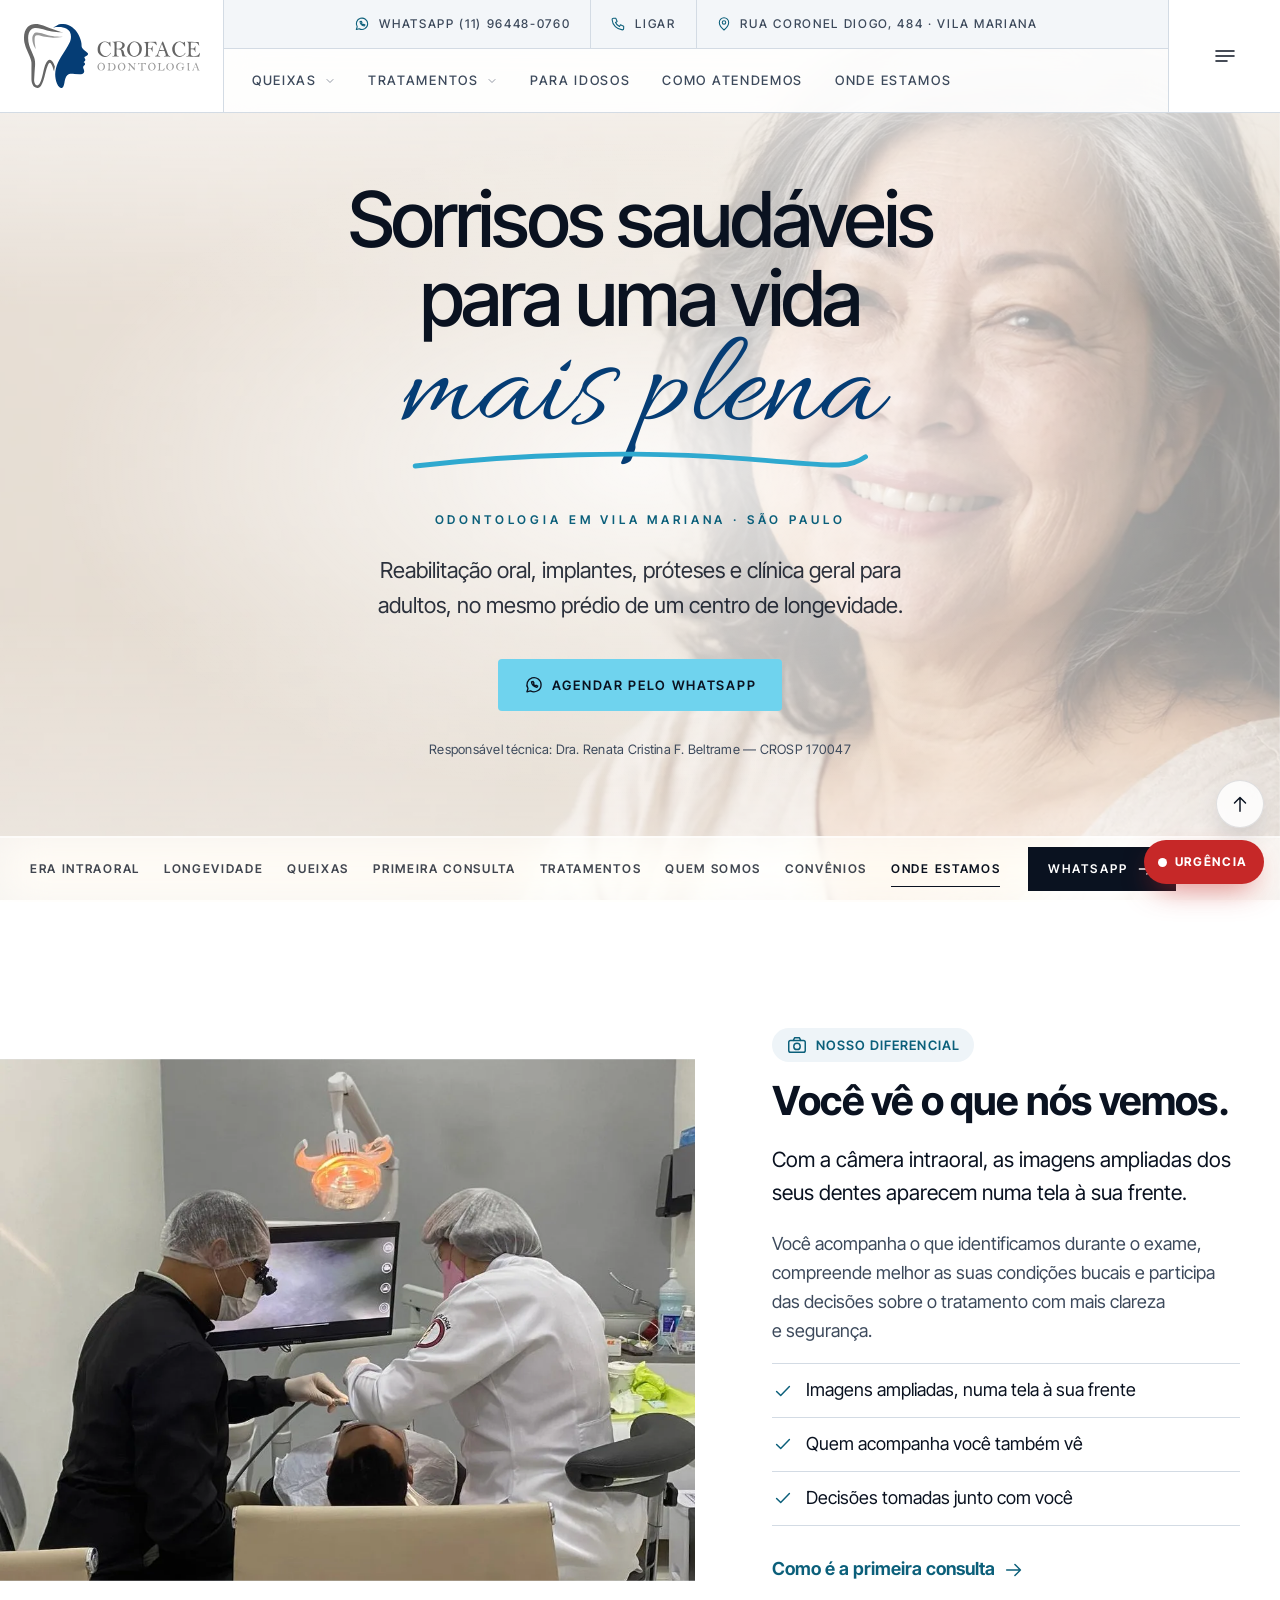
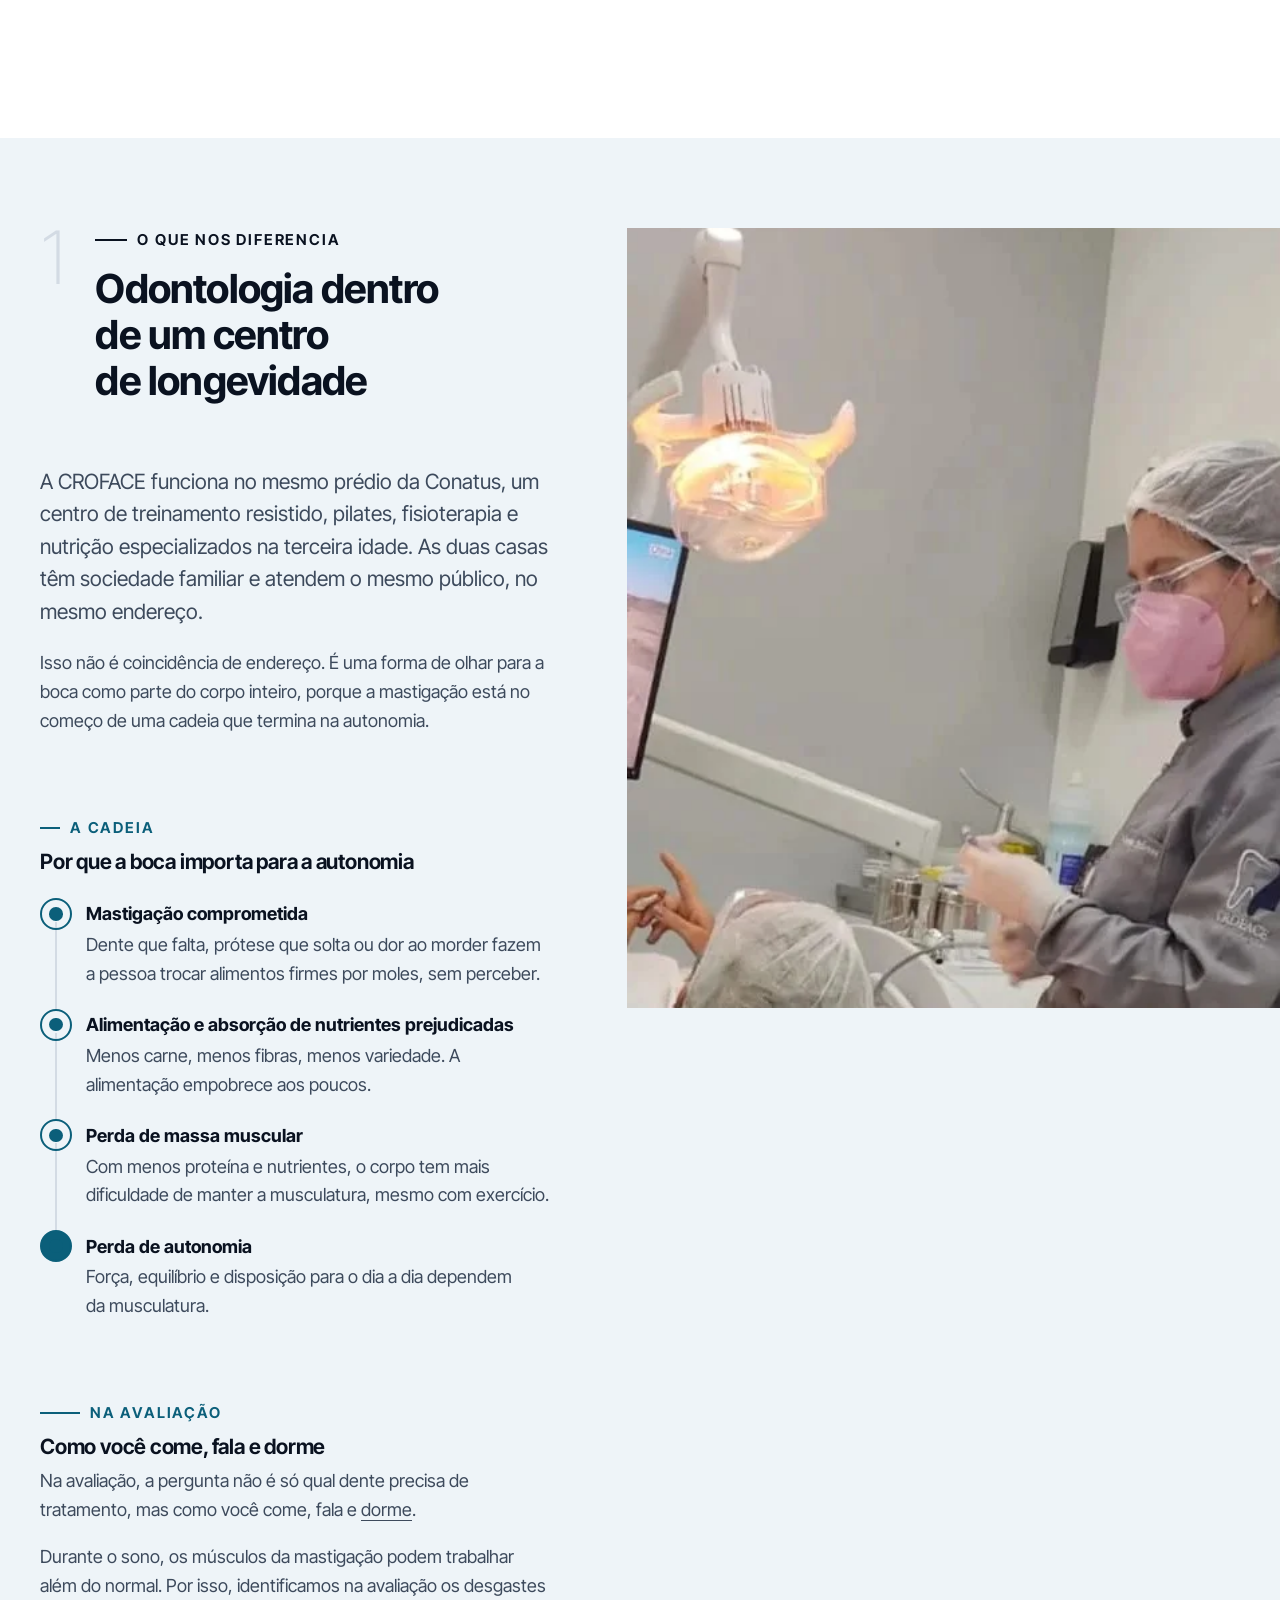
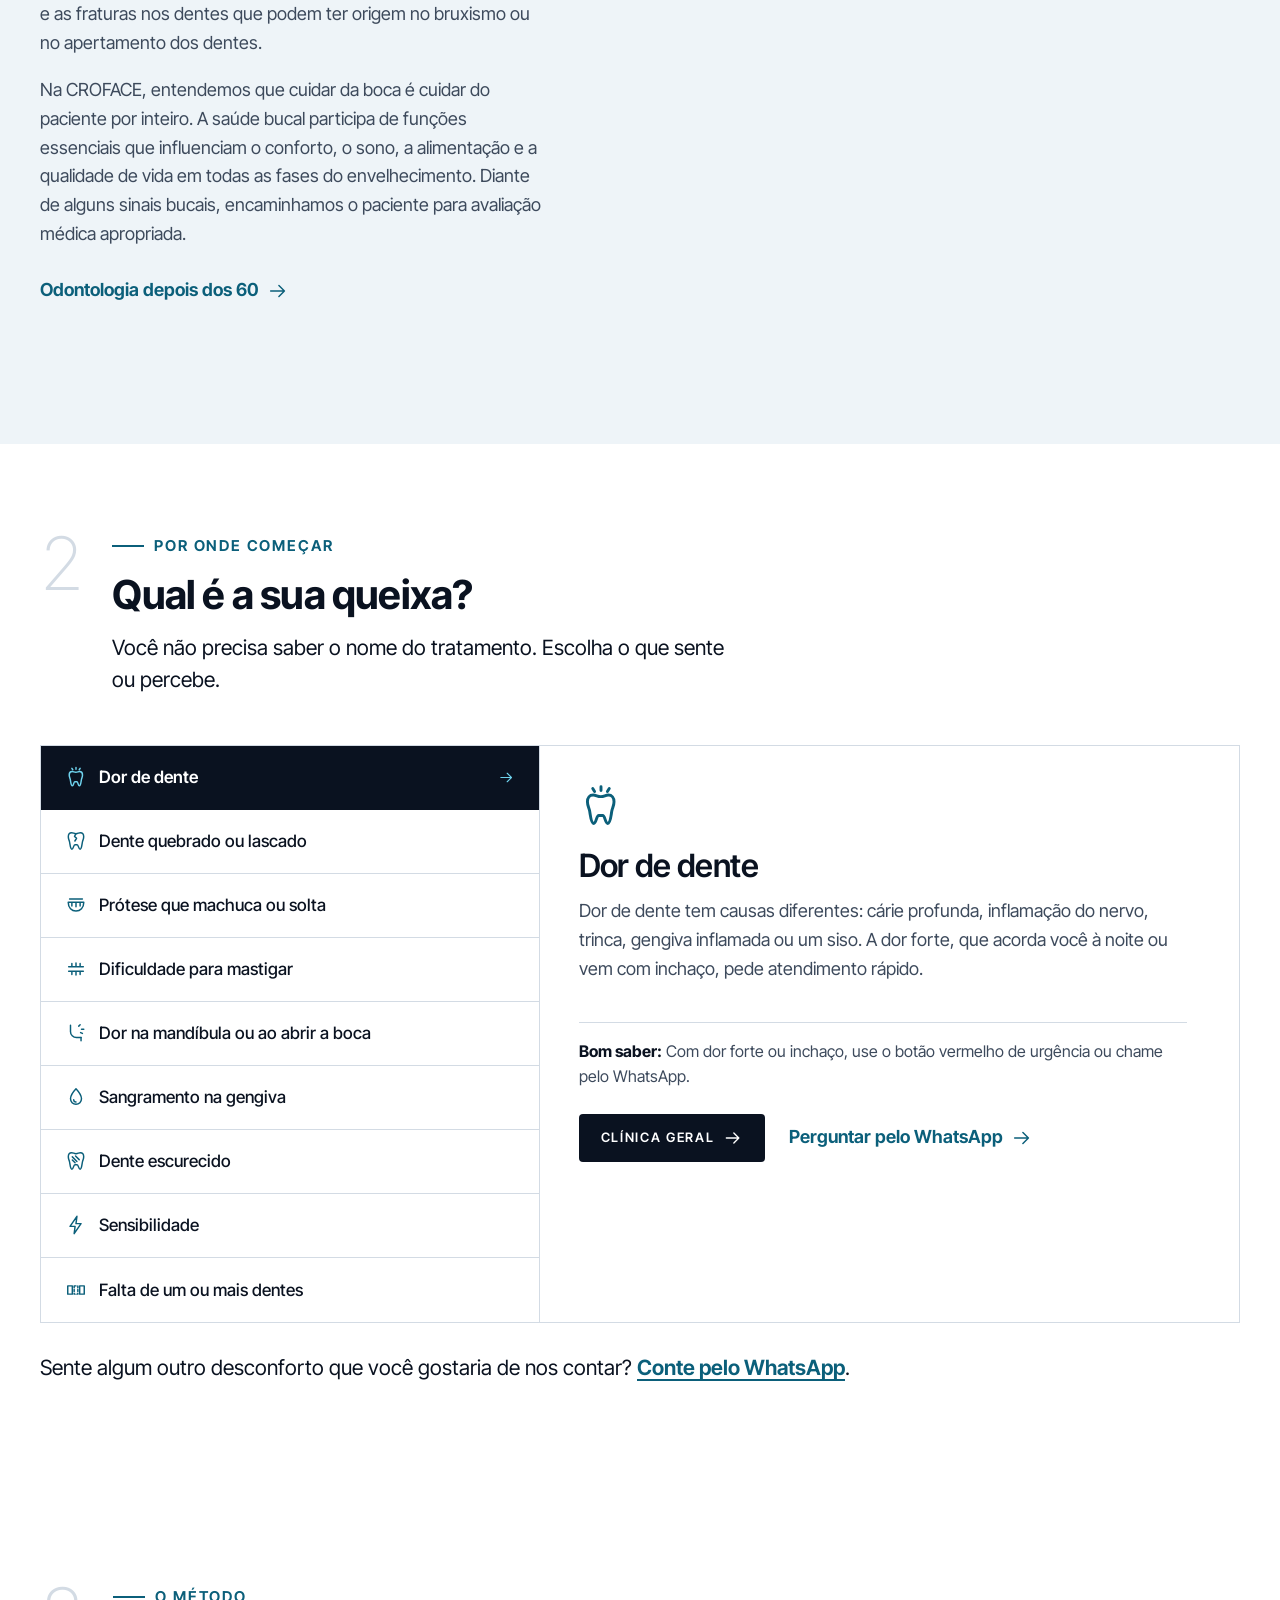
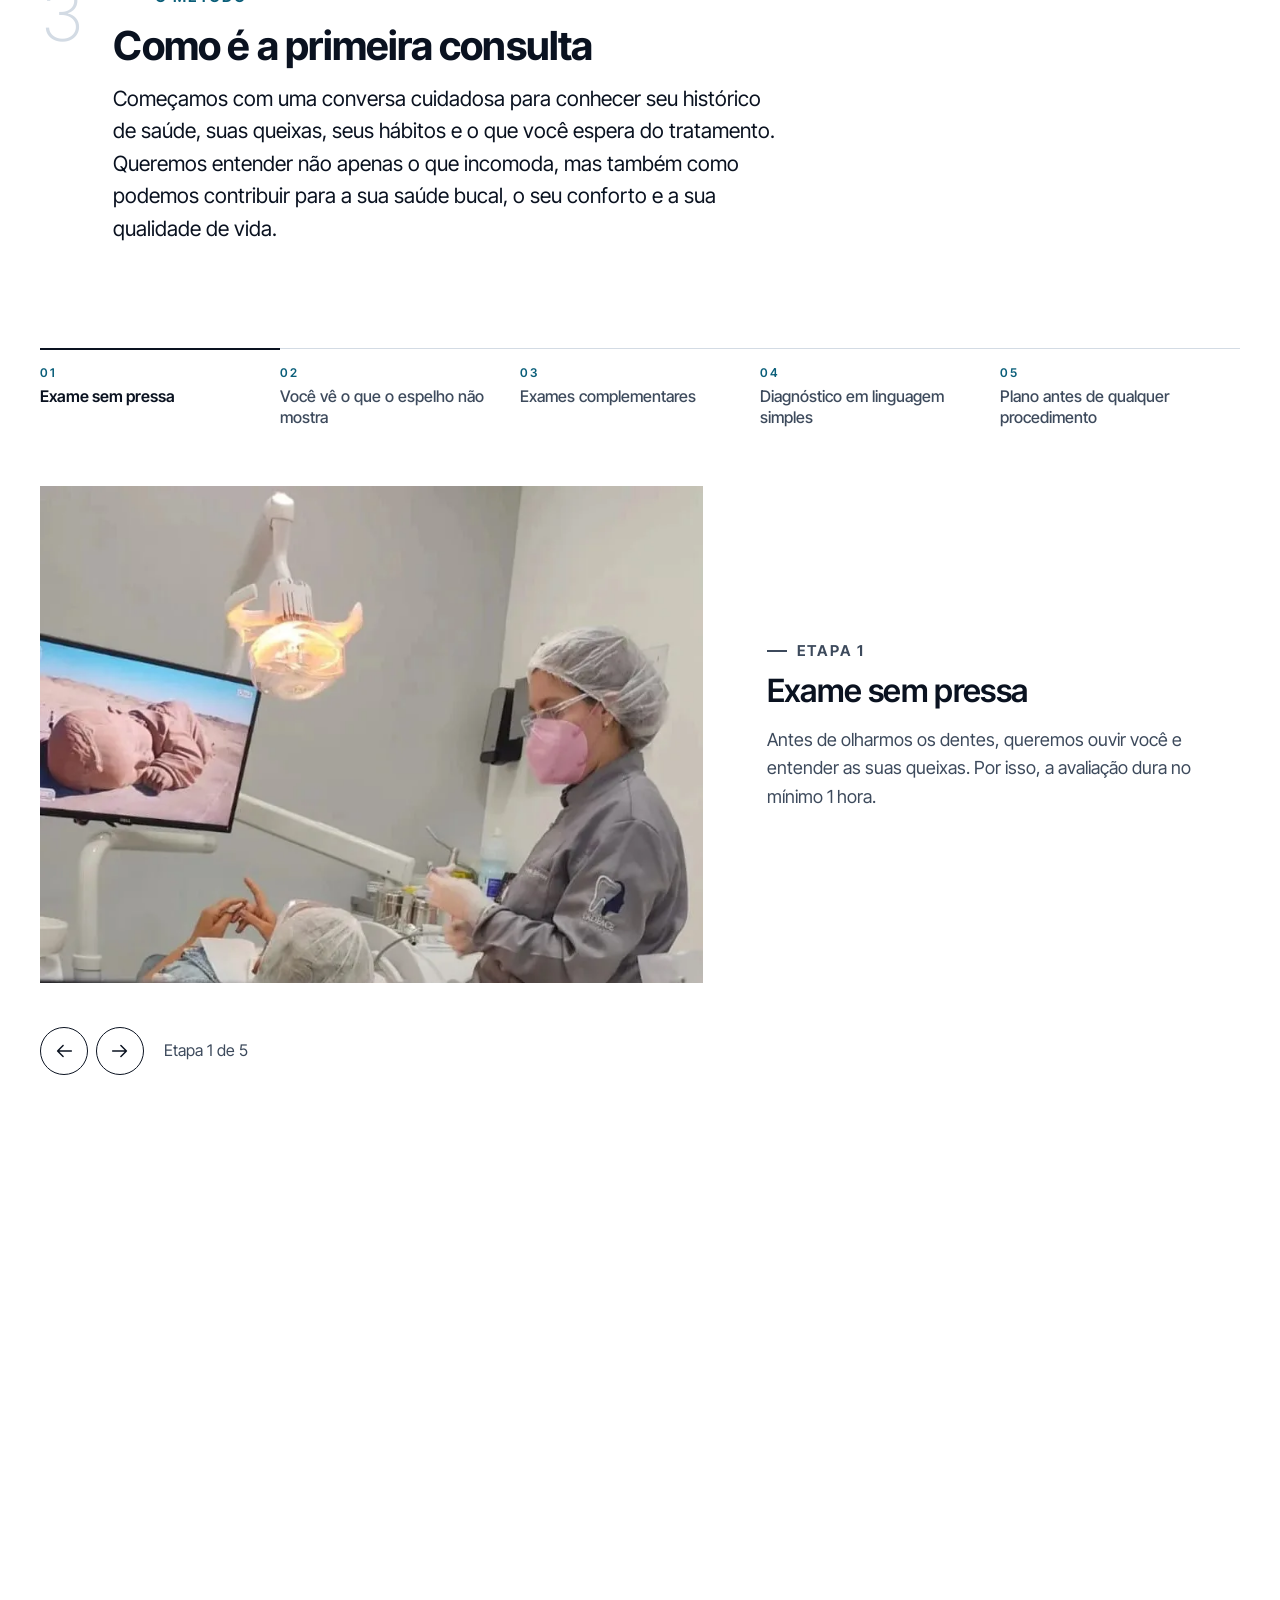
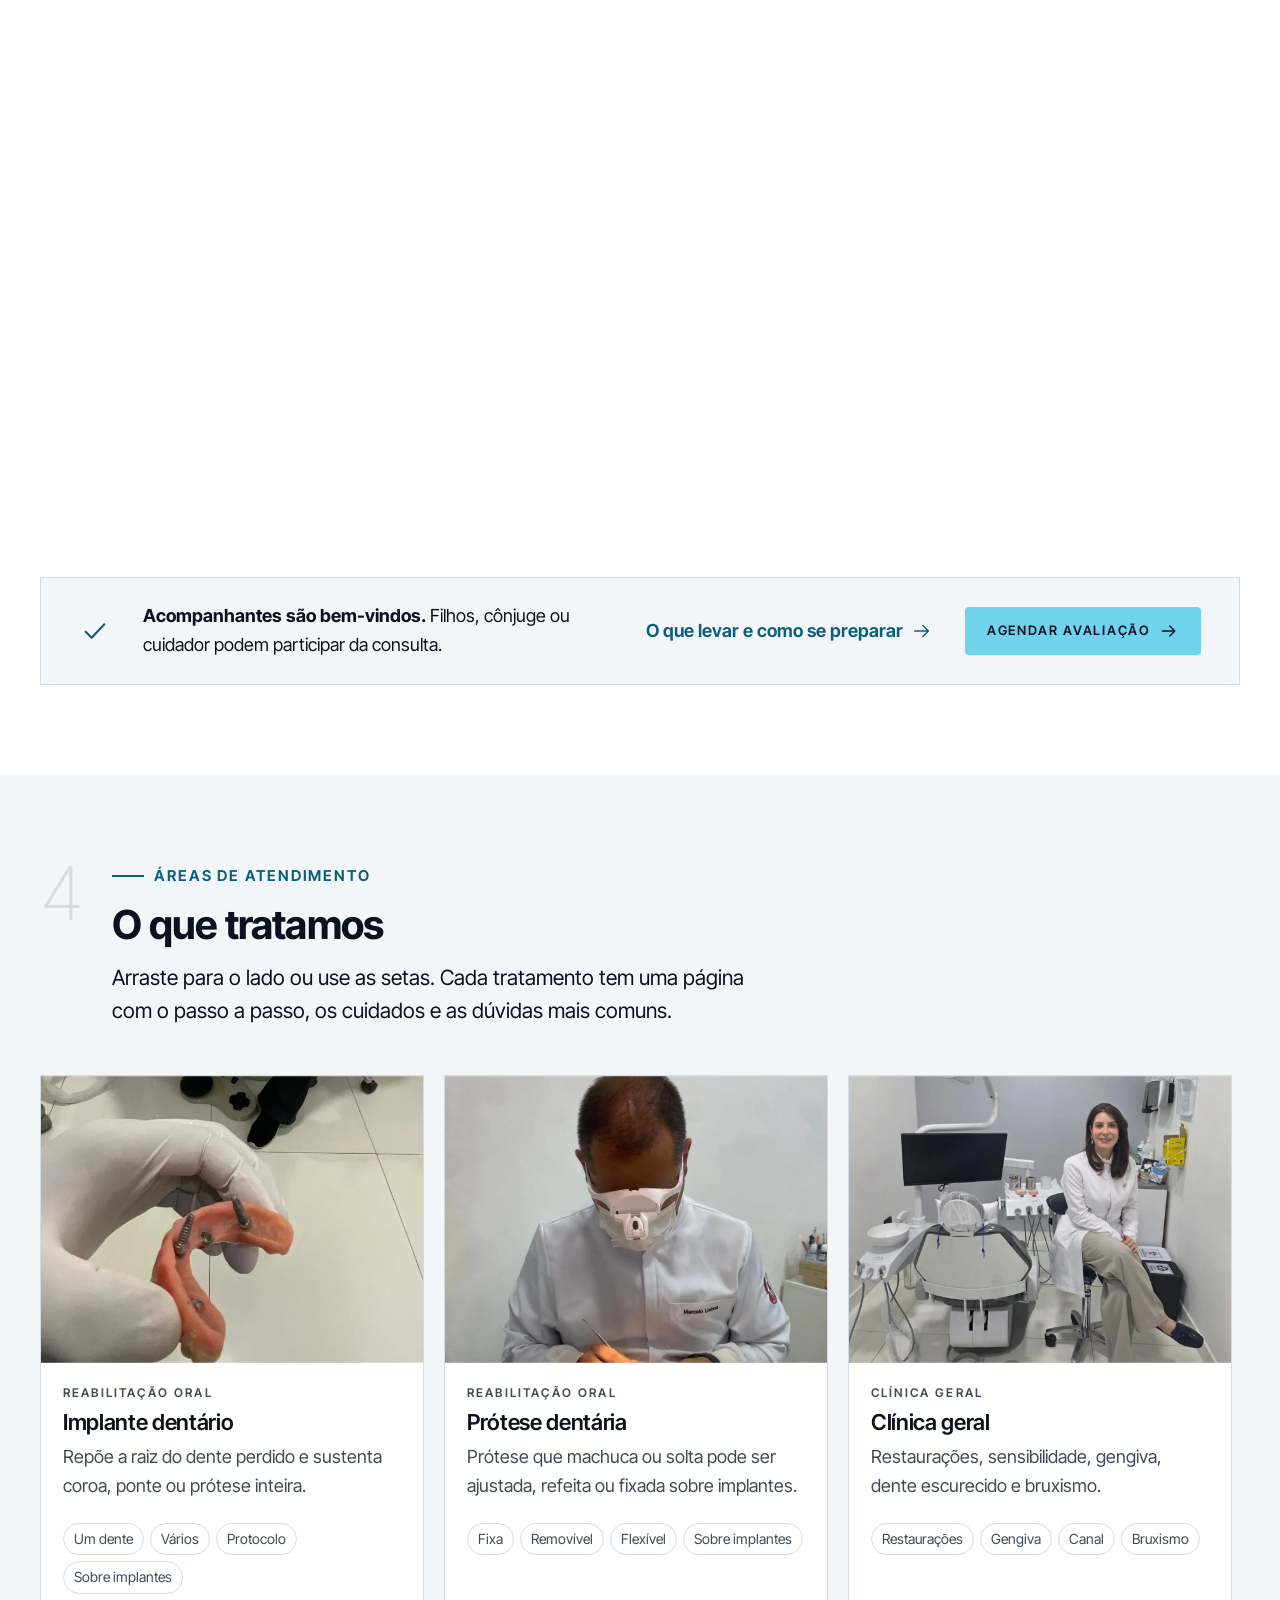
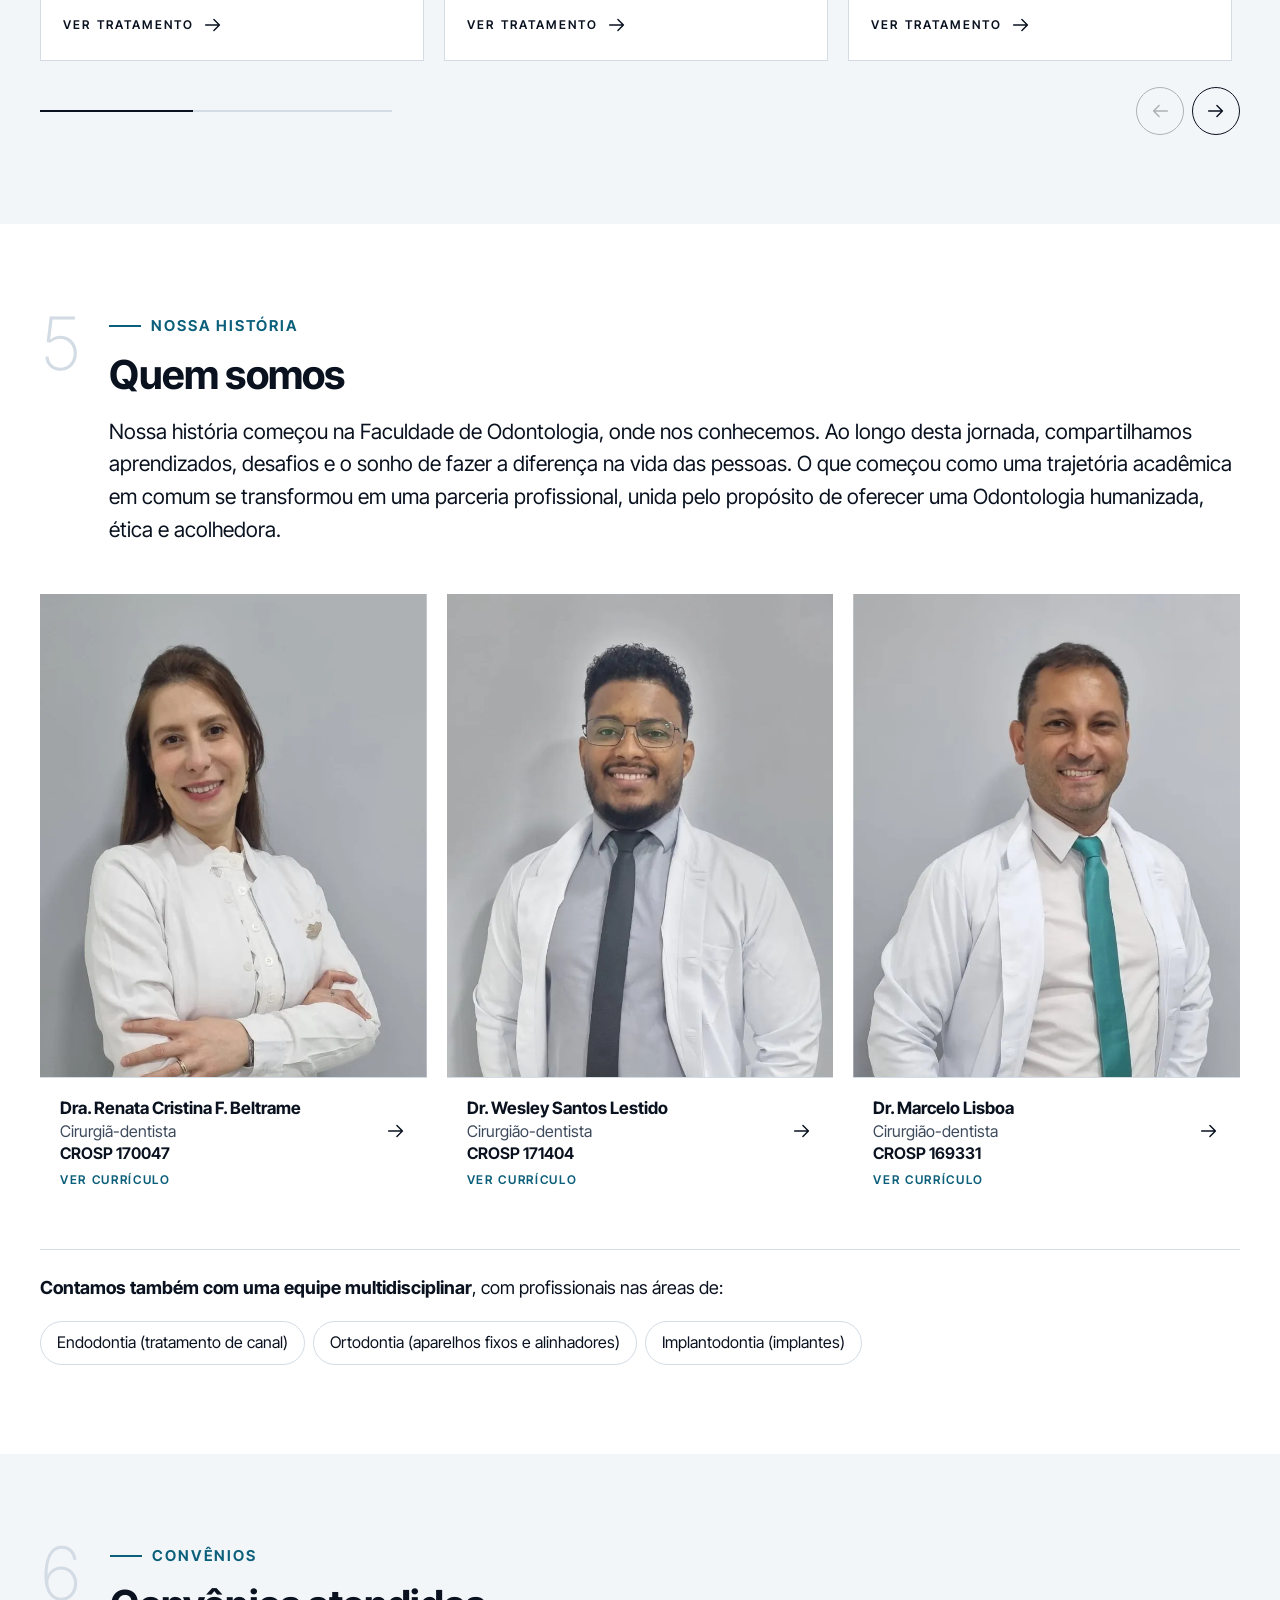
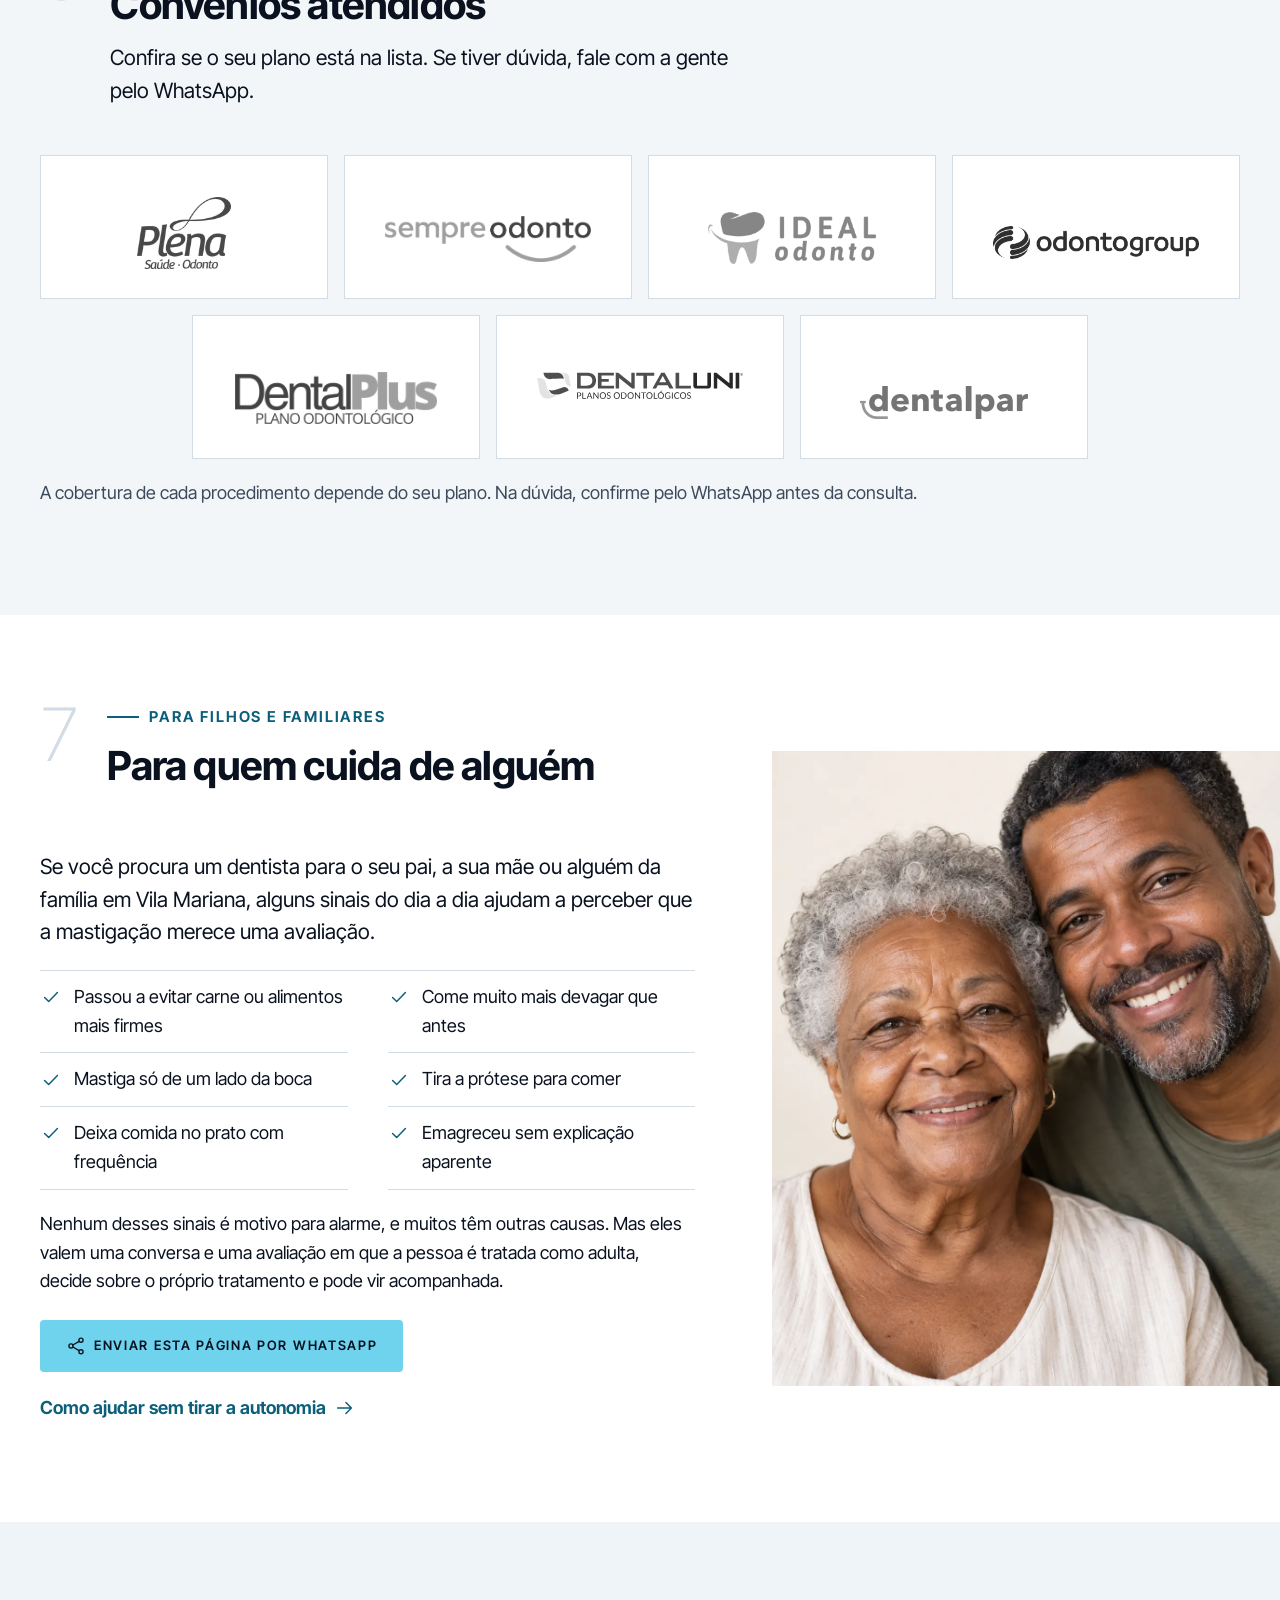
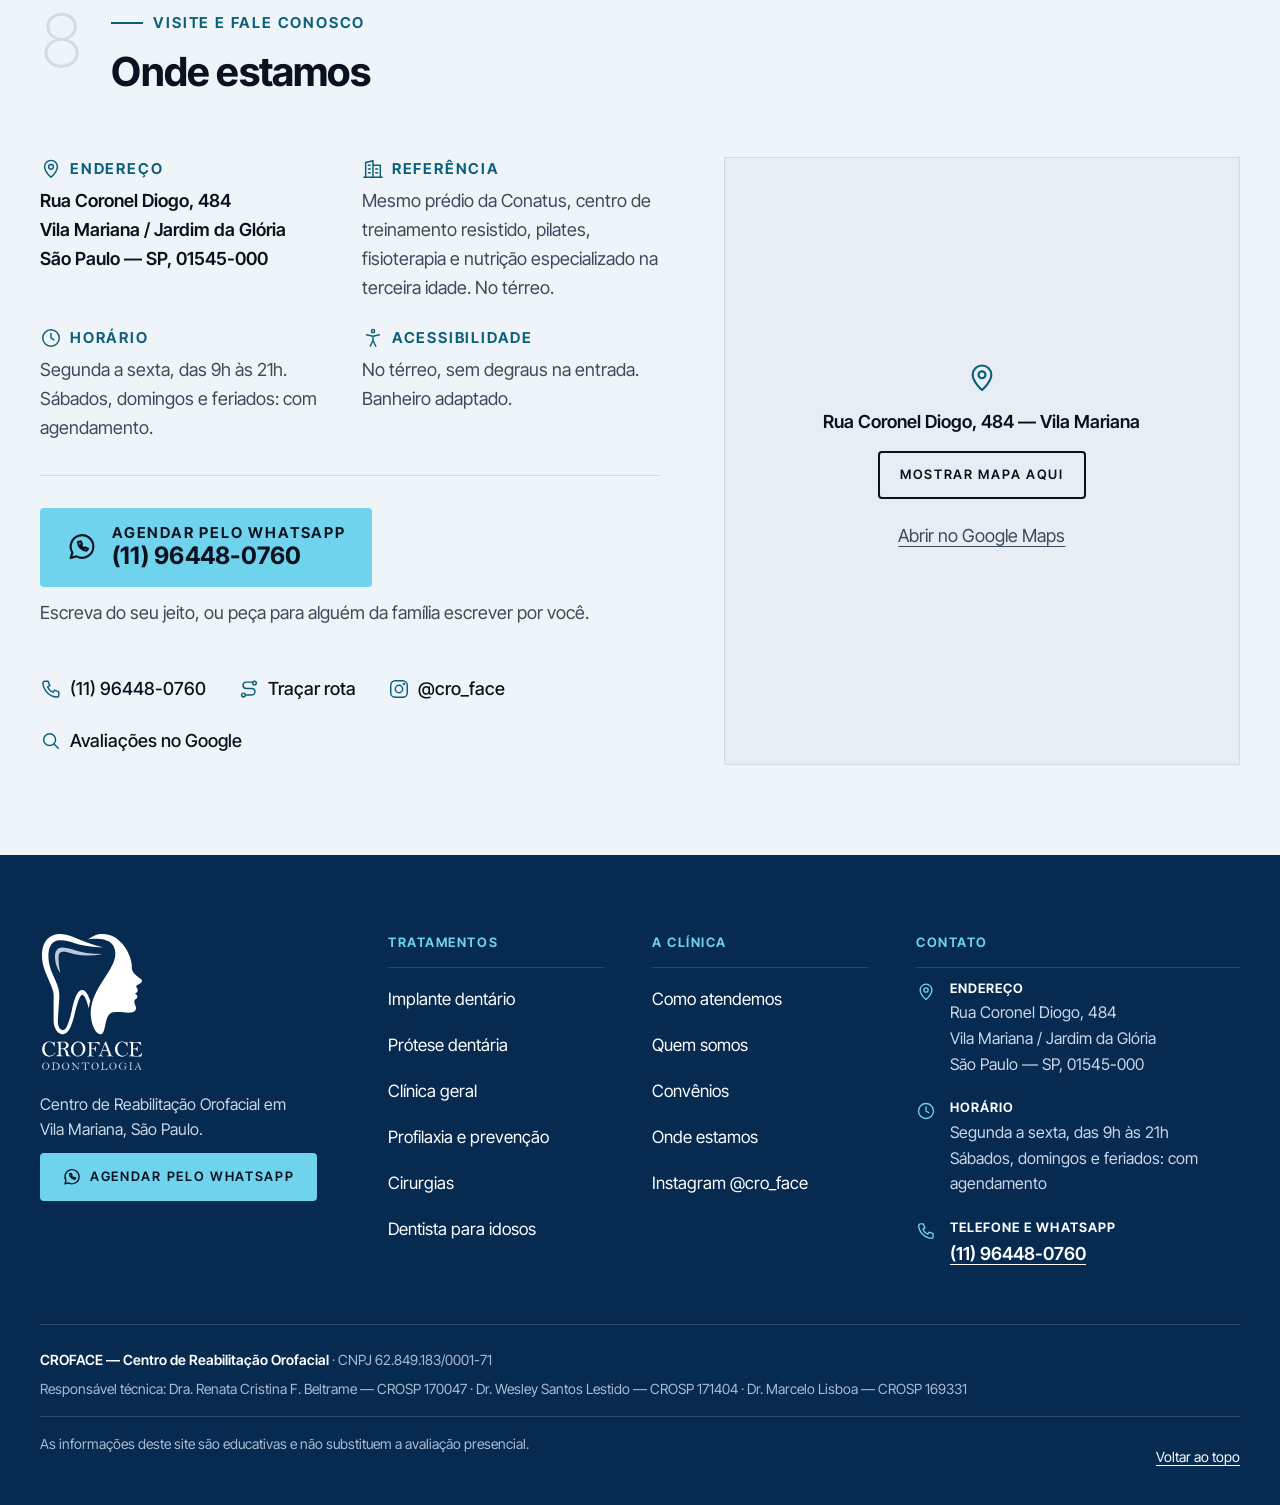
==== commit 1610a15e: "Biossegurança em tópicos, exames externos e avaliação de 1 hora - Como atendemos: galeria de 4 fotos" ====
--- a/index.html
+++ b/index.html
@@ -45,7 +45,7 @@
 <link rel="preload" href="/assets/fonts/inter-tight-var-latin.woff2" as="font" type="font/woff2" crossorigin>
 <link rel="preload" href="/assets/fonts/allura-latin.woff2" as="font" type="font/woff2" crossorigin>
 <link rel="preload" as="image" type="image/webp" href="/assets/img/hero-atendimento.webp" imagesrcset="/assets/img/hero-atendimento-960.webp 960w, /assets/img/hero-atendimento.webp 1920w" imagesizes="100vw" fetchpriority="high">
-<link rel="stylesheet" href="/assets/css/site.css?v=54">
+<link rel="stylesheet" href="/assets/css/site.css?v=55">
 <script src="/assets/js/site.js?v=22" defer></script>
 <script type="application/ld+json">
 {
@@ -243,7 +243,7 @@
   <section class="section" id="primeira-consulta" aria-labelledby="consulta-titulo">
     <div class="container">
       <header class="chapter reveal"><span class="chapter__num" aria-hidden="true">3</span><div><p class="eyebrow eyebrow--dark"><span class="rule" aria-hidden="true"></span>O método</p><h2 id="consulta-titulo">Como é a primeira consulta</h2><p class="lead">Começamos com uma conversa cuidadosa para conhecer seu histórico de saúde, suas queixas, seus hábitos e o que você espera do tratamento. Queremos entender não apenas o que incomoda, mas também como podemos contribuir para a sua saúde bucal, o seu conforto e a sua qualidade de vida.</p></div></header>
-      <div class="stepper reveal" data-tabs data-stepper><div class="stepper__pin"><div class="stepper__nav" role="tablist" aria-label="Etapas da primeira consulta"><button class="stepper__tab" role="tab" id="st-tab-1" aria-controls="st-1" aria-selected="true"><span class="stepper__num">01</span><span class="stepper__label">Exame sem pressa</span></button><button class="stepper__tab" role="tab" id="st-tab-2" aria-controls="st-2" aria-selected="false" tabindex="-1"><span class="stepper__num">02</span><span class="stepper__label">Você vê o que o espelho não mostra</span></button><button class="stepper__tab" role="tab" id="st-tab-3" aria-controls="st-3" aria-selected="false" tabindex="-1"><span class="stepper__num">03</span><span class="stepper__label">Exames complementares</span></button><button class="stepper__tab" role="tab" id="st-tab-4" aria-controls="st-4" aria-selected="false" tabindex="-1"><span class="stepper__num">04</span><span class="stepper__label">Diagnóstico em linguagem simples</span></button><button class="stepper__tab" role="tab" id="st-tab-5" aria-controls="st-5" aria-selected="false" tabindex="-1"><span class="stepper__num">05</span><span class="stepper__label">Plano antes de qualquer procedimento</span></button></div><div class="stepper__track"><div class="tabpanel stepper__panel" role="tabpanel" id="st-1" aria-labelledby="st-tab-1" tabindex="0"><figure class="stepper__media"><picture><source type="image/webp" srcset="/assets/img/consulta-1-avaliacao.webp"><img src="/assets/img/consulta-1-avaliacao.jpg" alt="Dentista da CROFACE conversa com a paciente antes do exame, com um vídeo tranquilo no monitor" width="812" height="609" loading="lazy" decoding="async"></picture></figure><div><p class="step__n">Etapa 1</p><h3>Exame sem pressa</h3><p>Antes de olharmos os dentes, queremos ouvir você e entender as suas queixas.</p></div></div><div class="tabpanel stepper__panel" role="tabpanel" id="st-2" aria-labelledby="st-tab-2" tabindex="0"><figure class="stepper__media"><picture><source type="image/webp" srcset="/assets/img/camera-intraoral-uso.webp"><img src="/assets/img/camera-intraoral-uso.jpg" alt="Dentistas da CROFACE examinam o paciente com a câmera intraoral, com a imagem ampliada no monitor" width="1080" height="810" loading="lazy" decoding="async"></picture></figure><div><p class="step__n">Etapa 2</p><h3>Você vê o que o espelho não mostra</h3><p>Utilizamos a câmera intraoral, uma tecnologia que permite visualizar os dentes e outras estruturas da boca com imagens ampliadas, exibidas em uma tela. Assim, você acompanha o que identificamos durante o exame, compreende melhor as suas condições bucais e participa das decisões sobre o seu tratamento com mais clareza e segurança.</p></div></div><div class="tabpanel stepper__panel" role="tabpanel" id="st-3" aria-labelledby="st-tab-3" tabindex="0"><figure class="stepper__media"><picture><source type="image/webp" srcset="/assets/img/consulta-3-exames.webp"><img src="/assets/img/consulta-3-exames.jpg" alt="Exame de imagem odontológico analisado na tela" width="1200" height="900" loading="lazy" decoding="async"></picture></figure><div><p class="step__n">Etapa 3</p><h3>Exames complementares</h3><p>Exames complementares são importantes na investigação de alterações, na confirmação de hipóteses diagnósticas e no planejamento dos tratamentos.</p></div></div><div class="tabpanel stepper__panel" role="tabpanel" id="st-4" aria-labelledby="st-tab-4" tabindex="0"><figure class="stepper__media"><picture><source type="image/webp" srcset="/assets/img/consulta-4-diagnostico.webp"><img src="/assets/img/consulta-4-diagnostico.jpg" alt="Dr. Marcelo Lisboa sentado ao lado da cadeira, no consultório da CROFACE" width="985" height="739" loading="lazy" decoding="async"></picture></figure><div><p class="step__n">Etapa 4</p><h3>Diagnóstico em linguagem simples</h3><p>A compreensão do diagnóstico é parte fundamental do cuidado. Explicamos de maneira clara, acessível e respeitosa, porque o nosso objetivo é esclarecer as suas dúvidas e que você participe das decisões sobre o seu tratamento.</p></div></div><div class="tabpanel stepper__panel" role="tabpanel" id="st-5" aria-labelledby="st-tab-5" tabindex="0"><figure class="stepper__media"><picture><source type="image/webp" srcset="/assets/img/consulta-5-plano.webp"><img src="/assets/img/consulta-5-plano.jpg" alt="Dra. Renata Beltrame em atendimento no consultório da CROFACE" width="960" height="720" loading="lazy" decoding="async"></picture></figure><div><p class="step__n">Etapa 5</p><h3>Plano antes de qualquer procedimento</h3><p>Você recebe o plano de tratamento, com as etapas e as alternativas. Nada é feito sem que você tenha entendido e concordado.</p></div></div></div><div class="stepper__controls"><button class="round-btn" type="button" data-step="prev" aria-label="Etapa anterior"><svg class="icon icon--flip" aria-hidden="true"><use href="/assets/icons.svg#i-arrow"/></svg></button><button class="round-btn" type="button" data-step="next" aria-label="Próxima etapa"><svg class="icon" aria-hidden="true"><use href="/assets/icons.svg#i-arrow"/></svg></button><p data-step-count aria-live="polite">Etapa 1 de 5</p></div></div></div>
+      <div class="stepper reveal" data-tabs data-stepper><div class="stepper__pin"><div class="stepper__nav" role="tablist" aria-label="Etapas da primeira consulta"><button class="stepper__tab" role="tab" id="st-tab-1" aria-controls="st-1" aria-selected="true"><span class="stepper__num">01</span><span class="stepper__label">Exame sem pressa</span></button><button class="stepper__tab" role="tab" id="st-tab-2" aria-controls="st-2" aria-selected="false" tabindex="-1"><span class="stepper__num">02</span><span class="stepper__label">Você vê o que o espelho não mostra</span></button><button class="stepper__tab" role="tab" id="st-tab-3" aria-controls="st-3" aria-selected="false" tabindex="-1"><span class="stepper__num">03</span><span class="stepper__label">Exames complementares</span></button><button class="stepper__tab" role="tab" id="st-tab-4" aria-controls="st-4" aria-selected="false" tabindex="-1"><span class="stepper__num">04</span><span class="stepper__label">Diagnóstico em linguagem simples</span></button><button class="stepper__tab" role="tab" id="st-tab-5" aria-controls="st-5" aria-selected="false" tabindex="-1"><span class="stepper__num">05</span><span class="stepper__label">Plano antes de qualquer procedimento</span></button></div><div class="stepper__track"><div class="tabpanel stepper__panel" role="tabpanel" id="st-1" aria-labelledby="st-tab-1" tabindex="0"><figure class="stepper__media"><picture><source type="image/webp" srcset="/assets/img/consulta-1-avaliacao.webp"><img src="/assets/img/consulta-1-avaliacao.jpg" alt="Dentista da CROFACE conversa com a paciente antes do exame, com um vídeo tranquilo no monitor" width="812" height="609" loading="lazy" decoding="async"></picture></figure><div><p class="step__n">Etapa 1</p><h3>Exame sem pressa</h3><p>Antes de olharmos os dentes, queremos ouvir você e entender as suas queixas. Por isso, a avaliação dura no mínimo 1 hora.</p></div></div><div class="tabpanel stepper__panel" role="tabpanel" id="st-2" aria-labelledby="st-tab-2" tabindex="0"><figure class="stepper__media"><picture><source type="image/webp" srcset="/assets/img/camera-intraoral-uso.webp"><img src="/assets/img/camera-intraoral-uso.jpg" alt="Dentistas da CROFACE examinam o paciente com a câmera intraoral, com a imagem ampliada no monitor" width="1080" height="810" loading="lazy" decoding="async"></picture></figure><div><p class="step__n">Etapa 2</p><h3>Você vê o que o espelho não mostra</h3><p>Utilizamos a câmera intraoral, uma tecnologia que permite visualizar os dentes e outras estruturas da boca com imagens ampliadas, exibidas em uma tela. Assim, você acompanha o que identificamos durante o exame, compreende melhor as suas condições bucais e participa das decisões sobre o seu tratamento com mais clareza e segurança.</p></div></div><div class="tabpanel stepper__panel" role="tabpanel" id="st-3" aria-labelledby="st-tab-3" tabindex="0"><figure class="stepper__media"><picture><source type="image/webp" srcset="/assets/img/consulta-3-exames.webp"><img src="/assets/img/consulta-3-exames.jpg" alt="Exame de imagem odontológico analisado na tela" width="1200" height="900" loading="lazy" decoding="async"></picture></figure><div><p class="step__n">Etapa 3</p><h3>Exames complementares</h3><p>Exames complementares ajudam a investigar alterações, confirmar hipóteses e planejar o tratamento. Quando o seu caso pede, solicitamos os exames necessários, como radiografias ou tomografia, que são feitos em um centro de imagem. Com o resultado em mãos, analisamos tudo junto com você.</p></div></div><div class="tabpanel stepper__panel" role="tabpanel" id="st-4" aria-labelledby="st-tab-4" tabindex="0"><figure class="stepper__media"><picture><source type="image/webp" srcset="/assets/img/consulta-4-diagnostico.webp"><img src="/assets/img/consulta-4-diagnostico.jpg" alt="Dr. Marcelo Lisboa sentado ao lado da cadeira, no consultório da CROFACE" width="985" height="739" loading="lazy" decoding="async"></picture></figure><div><p class="step__n">Etapa 4</p><h3>Diagnóstico em linguagem simples</h3><p>A compreensão do diagnóstico é parte fundamental do cuidado. Explicamos de maneira clara, acessível e respeitosa, porque o nosso objetivo é esclarecer as suas dúvidas e que você participe das decisões sobre o seu tratamento.</p></div></div><div class="tabpanel stepper__panel" role="tabpanel" id="st-5" aria-labelledby="st-tab-5" tabindex="0"><figure class="stepper__media"><picture><source type="image/webp" srcset="/assets/img/consulta-5-plano.webp"><img src="/assets/img/consulta-5-plano.jpg" alt="Dra. Renata Beltrame em atendimento no consultório da CROFACE" width="960" height="720" loading="lazy" decoding="async"></picture></figure><div><p class="step__n">Etapa 5</p><h3>Plano antes de qualquer procedimento</h3><p>Você recebe o plano de tratamento, com as etapas e as alternativas. Nada é feito sem que você tenha entendido e concordado.</p></div></div></div><div class="stepper__controls"><button class="round-btn" type="button" data-step="prev" aria-label="Etapa anterior"><svg class="icon icon--flip" aria-hidden="true"><use href="/assets/icons.svg#i-arrow"/></svg></button><button class="round-btn" type="button" data-step="next" aria-label="Próxima etapa"><svg class="icon" aria-hidden="true"><use href="/assets/icons.svg#i-arrow"/></svg></button><p data-step-count aria-live="polite">Etapa 1 de 5</p></div></div></div>
       <div class="callout reveal">
         <svg class="icon icon--lg" aria-hidden="true"><use href="/assets/icons.svg#i-check"/></svg>
         <p><strong>Acompanhantes são bem-vindos.</strong> Filhos, cônjuge ou cuidador podem participar da consulta.</p>
--- a/assets/css/site.css
+++ b/assets/css/site.css
@@ -1371,3 +1371,11 @@
 @media (min-width: 860px) {
   .cv__media { position: sticky; top: 0; align-self: start; height: min(92vh, 52rem); min-height: 0; }
 }
+
+/* v5 — biossegurança em tópicos explicados (substitui a galeria de fotos) */
+.bio-grid { display: grid; gap: 1.25rem; grid-template-columns: minmax(0, 1fr); }
+@media (min-width: 760px) { .bio-grid { grid-template-columns: repeat(2, minmax(0, 1fr)); } }
+.bio-card { padding: clamp(1.5rem, 3vw, 2rem); background: var(--surface); border: 1px solid var(--line); }
+.bio-card .icon { width: 1.75rem; height: 1.75rem; color: var(--accent-ink); margin-bottom: 1rem; }
+.bio-card h3 { font-size: 1.25rem; margin-bottom: .5rem; }
+.bio-card p { margin: 0; color: var(--ink-2); }
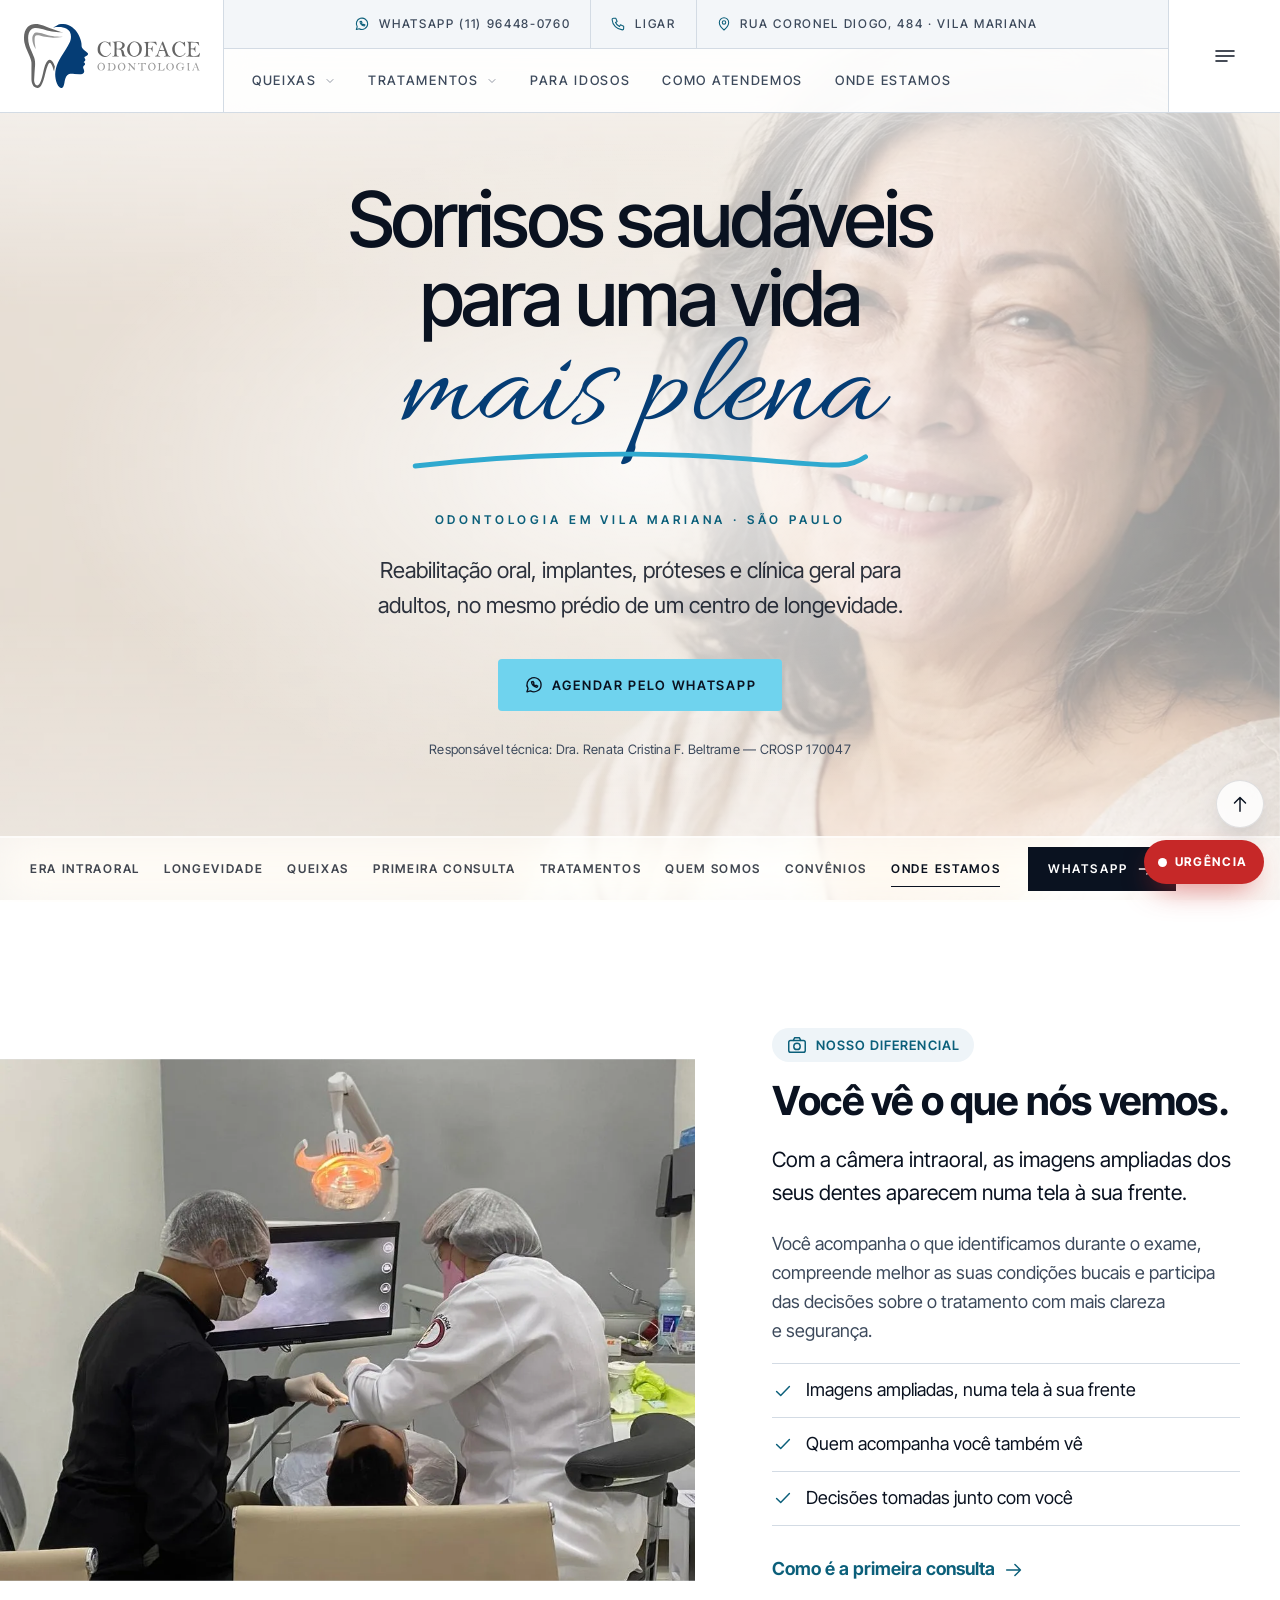
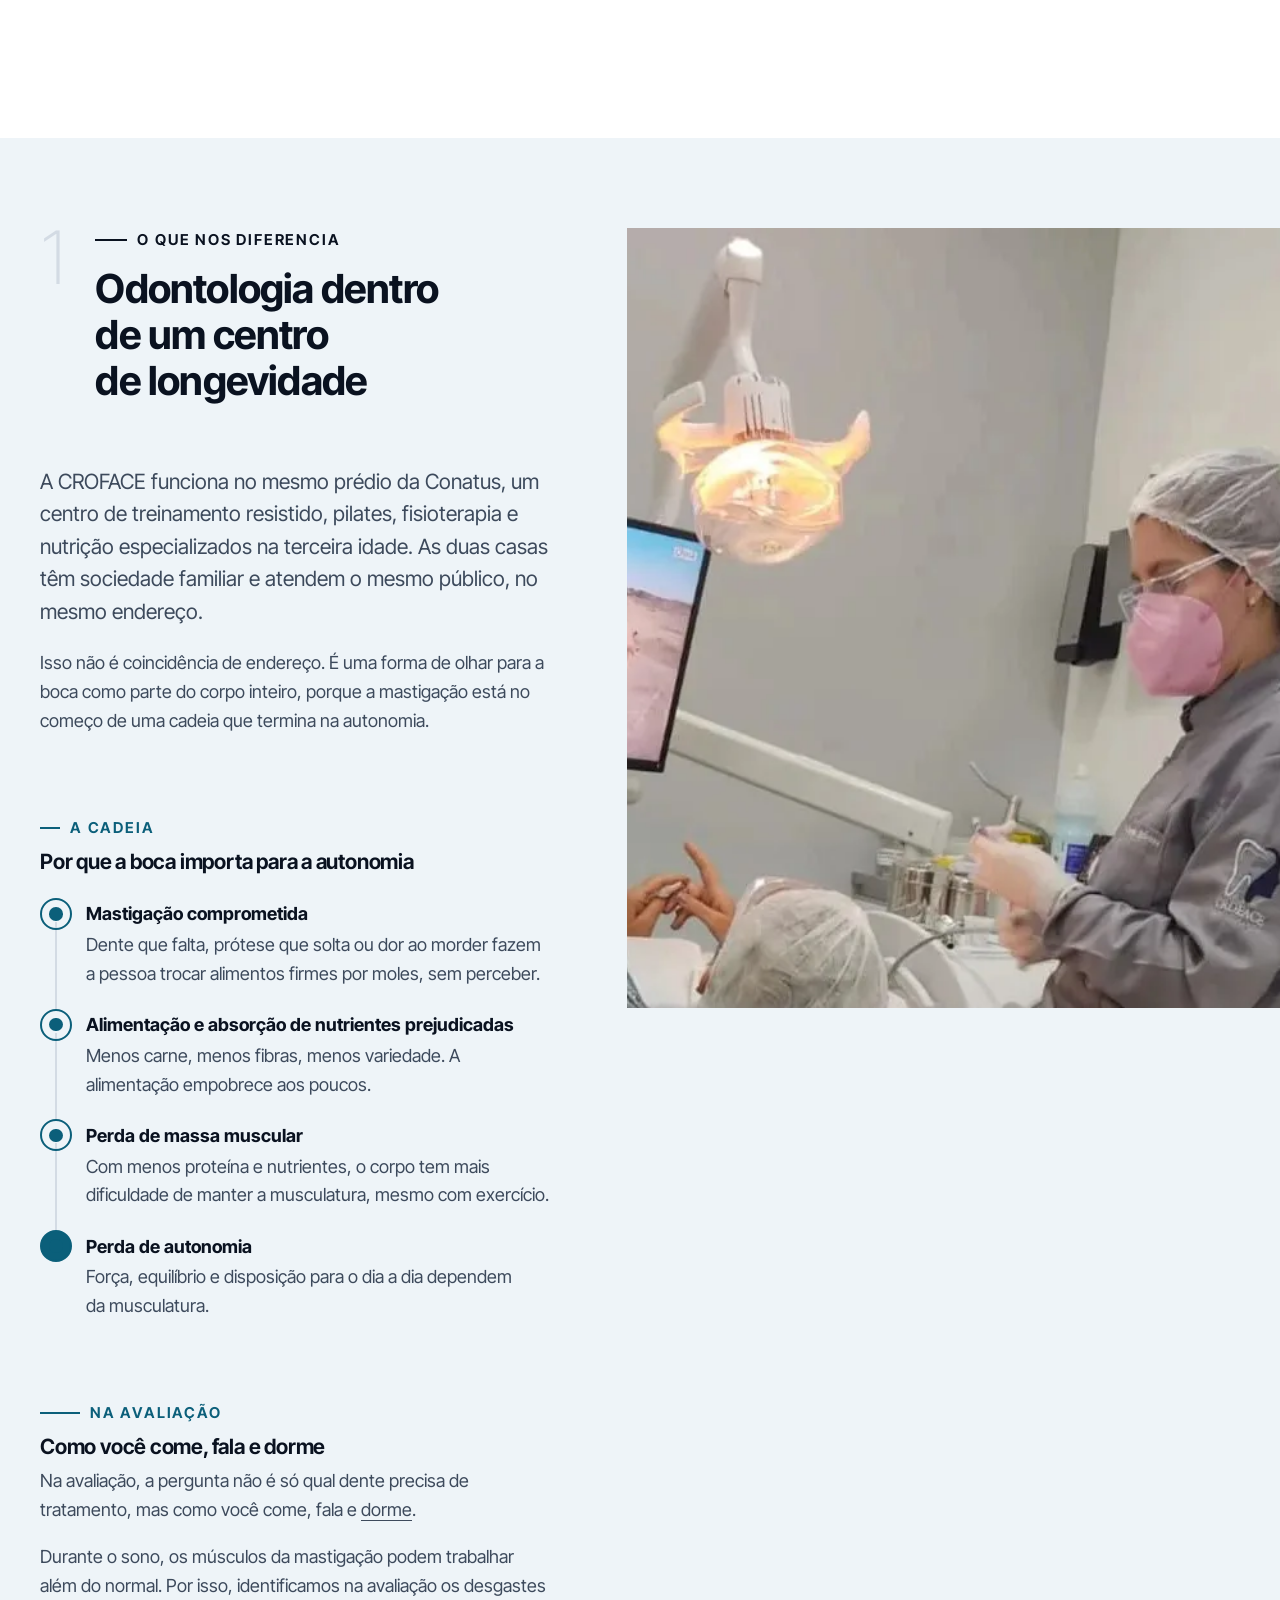
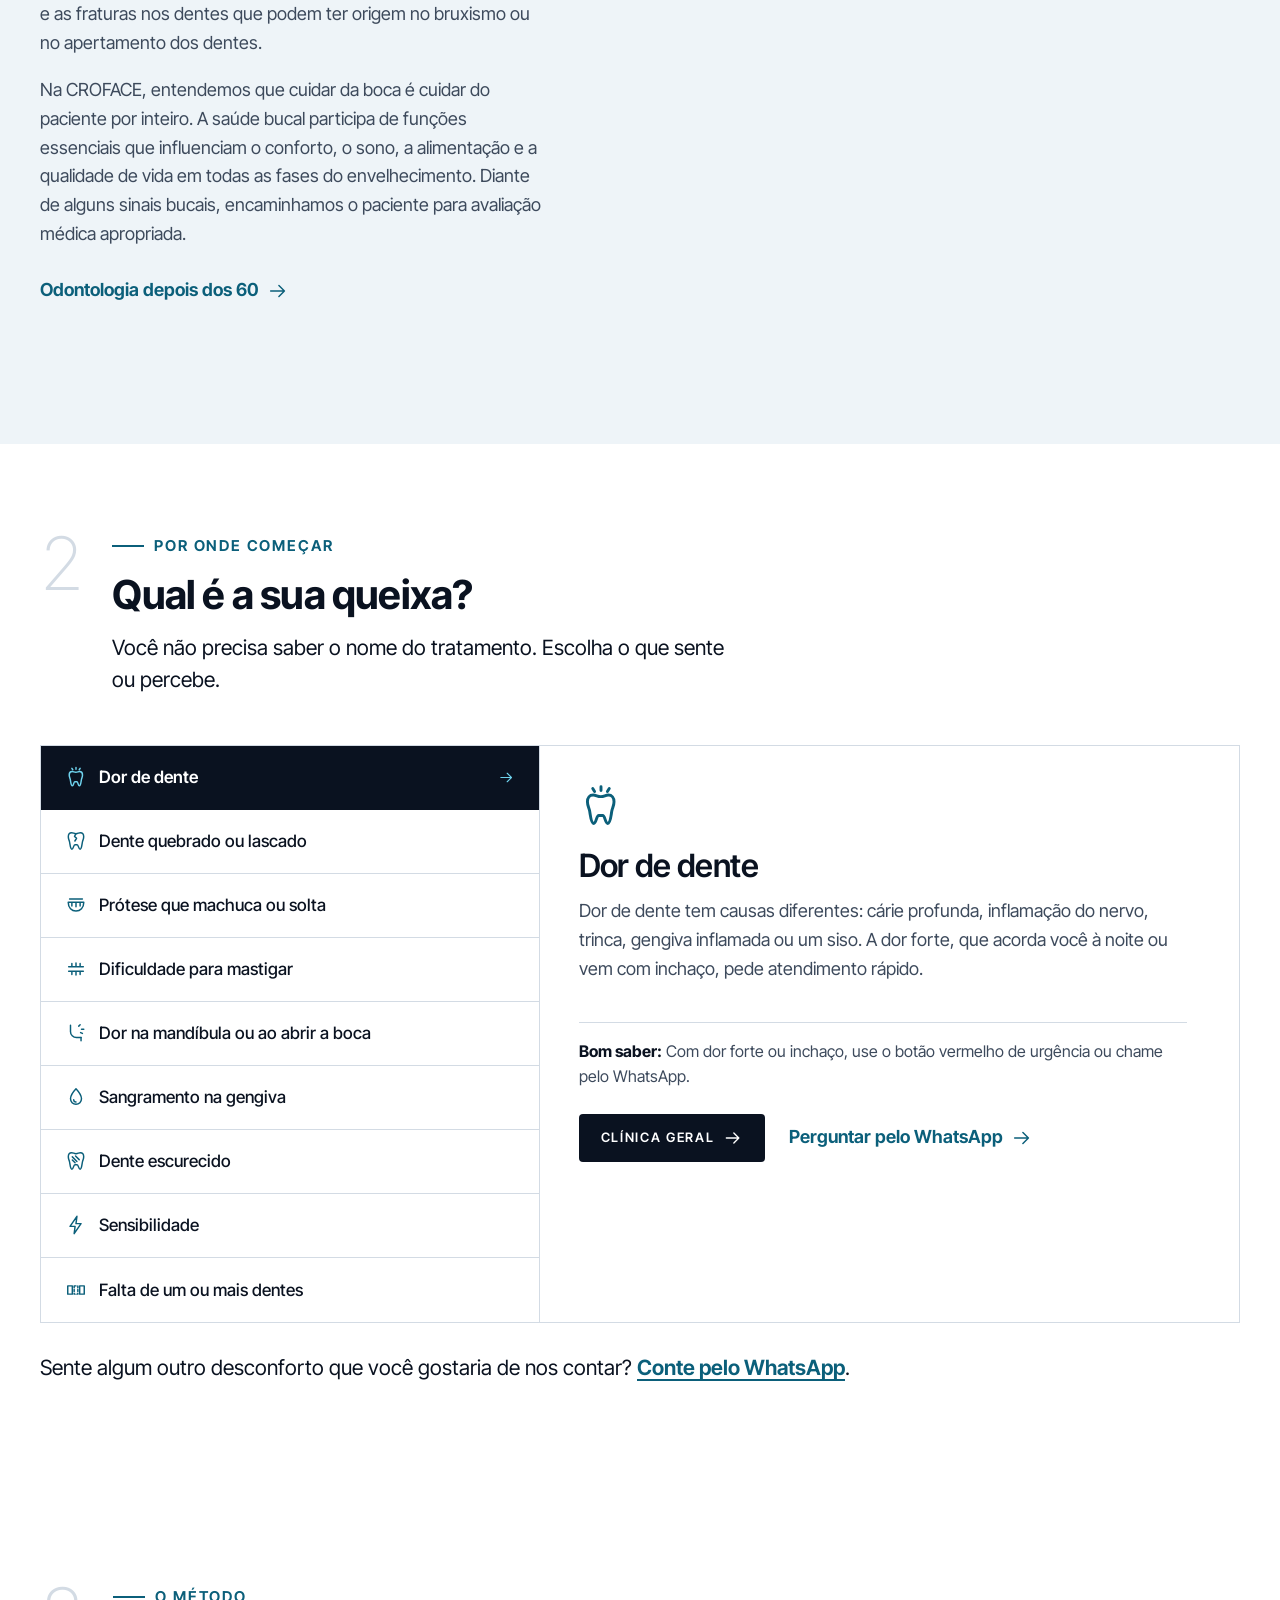
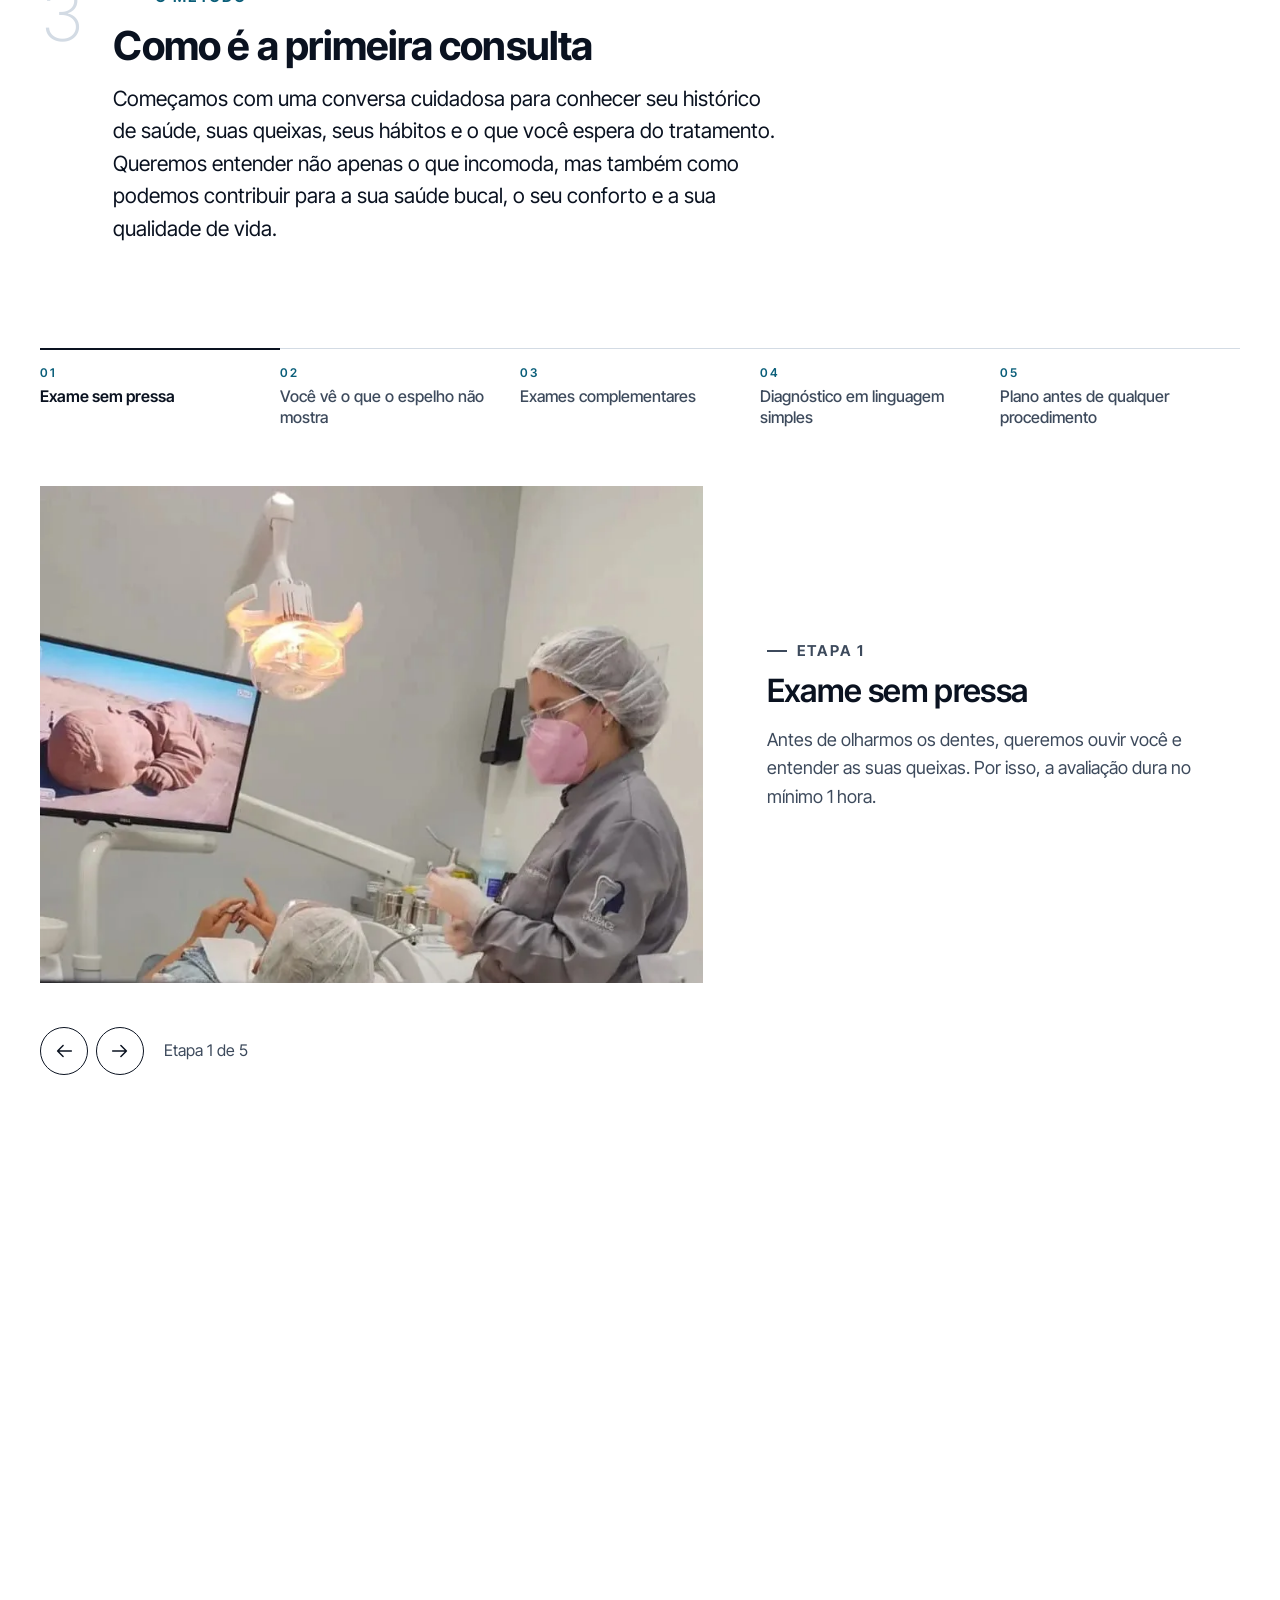
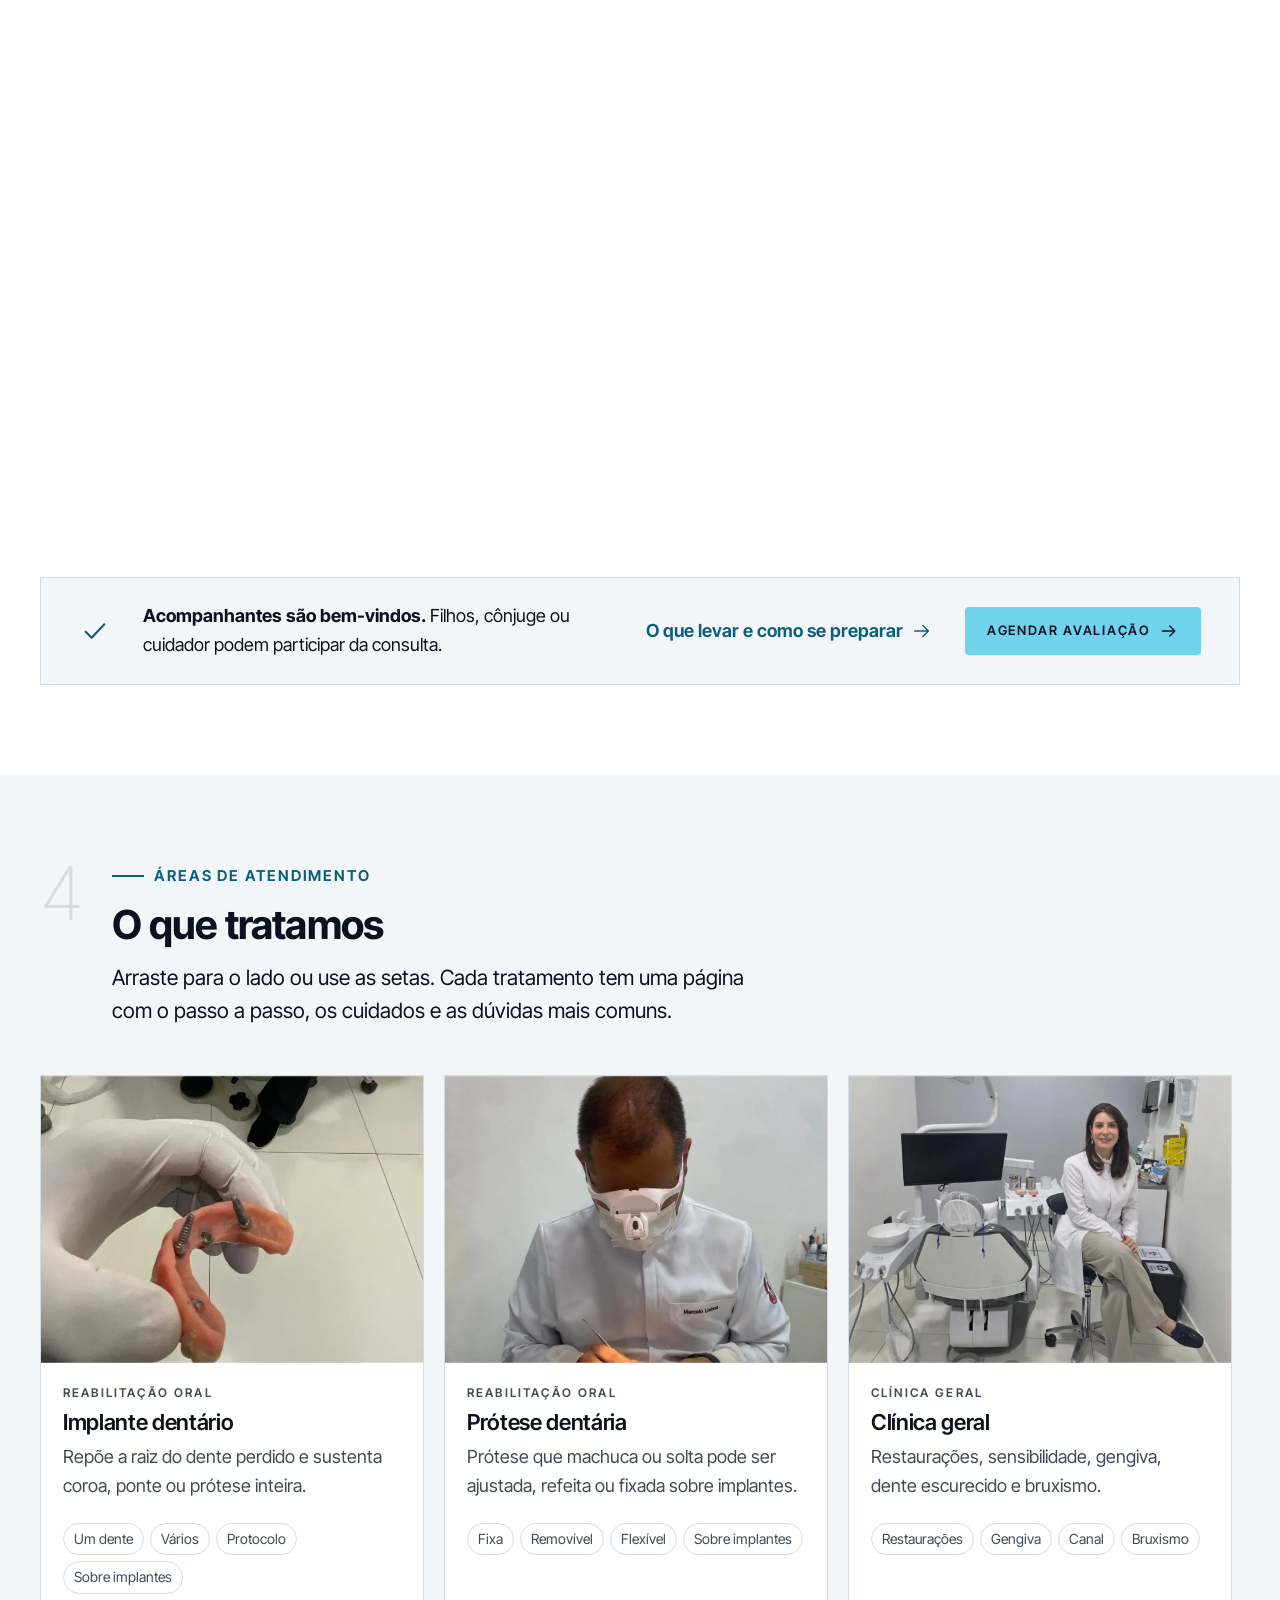
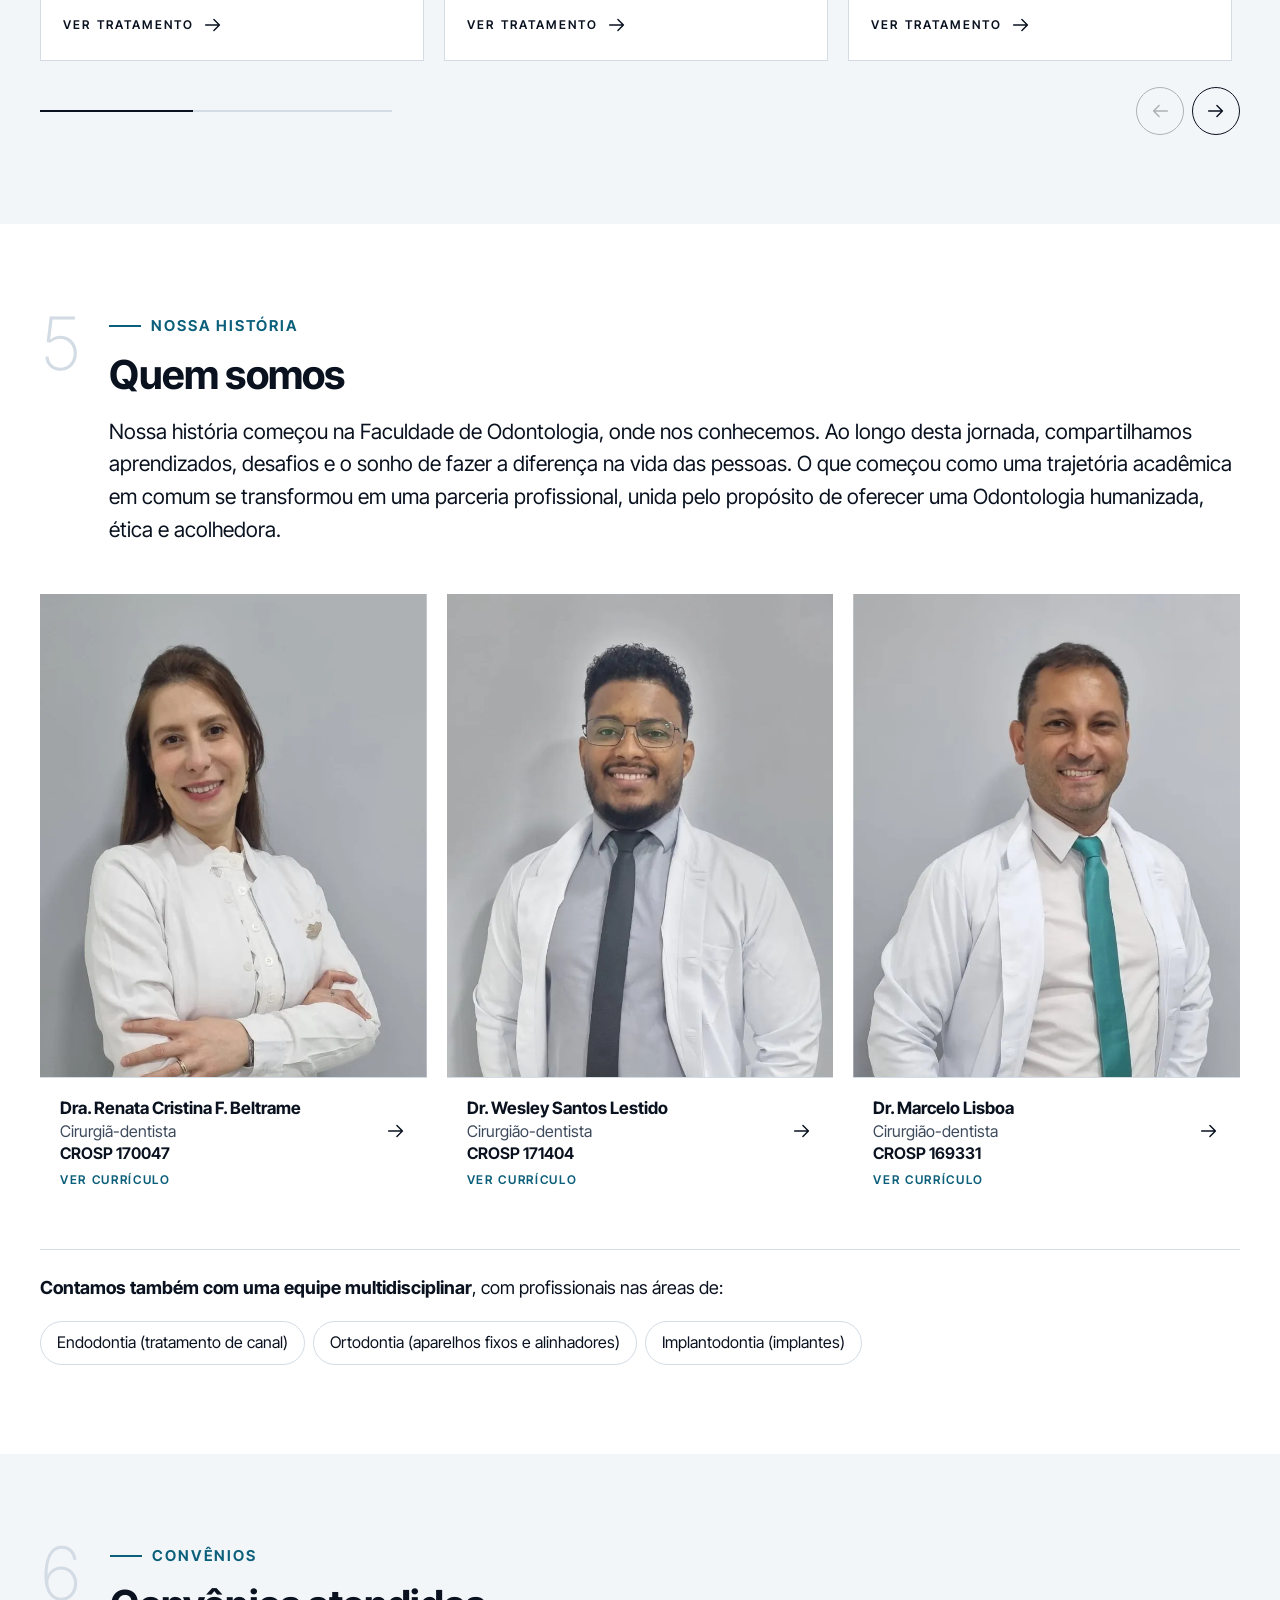
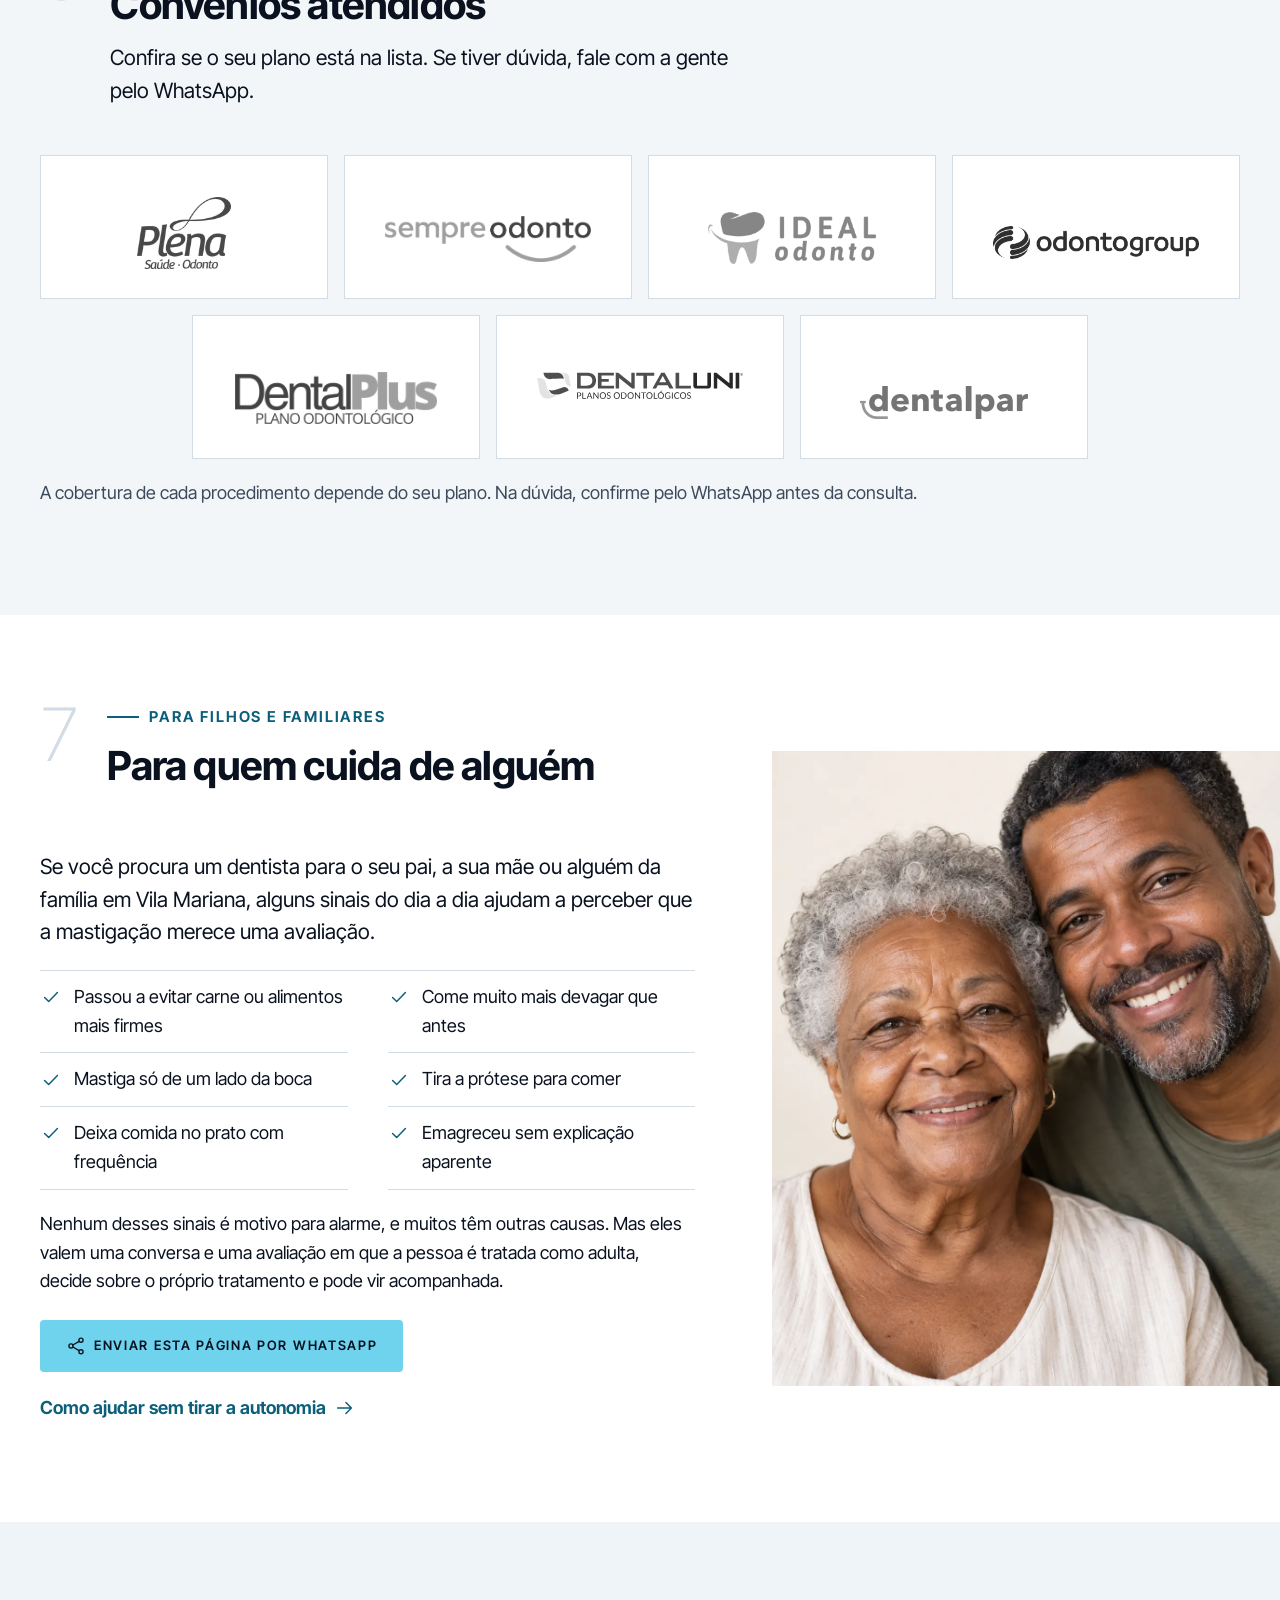
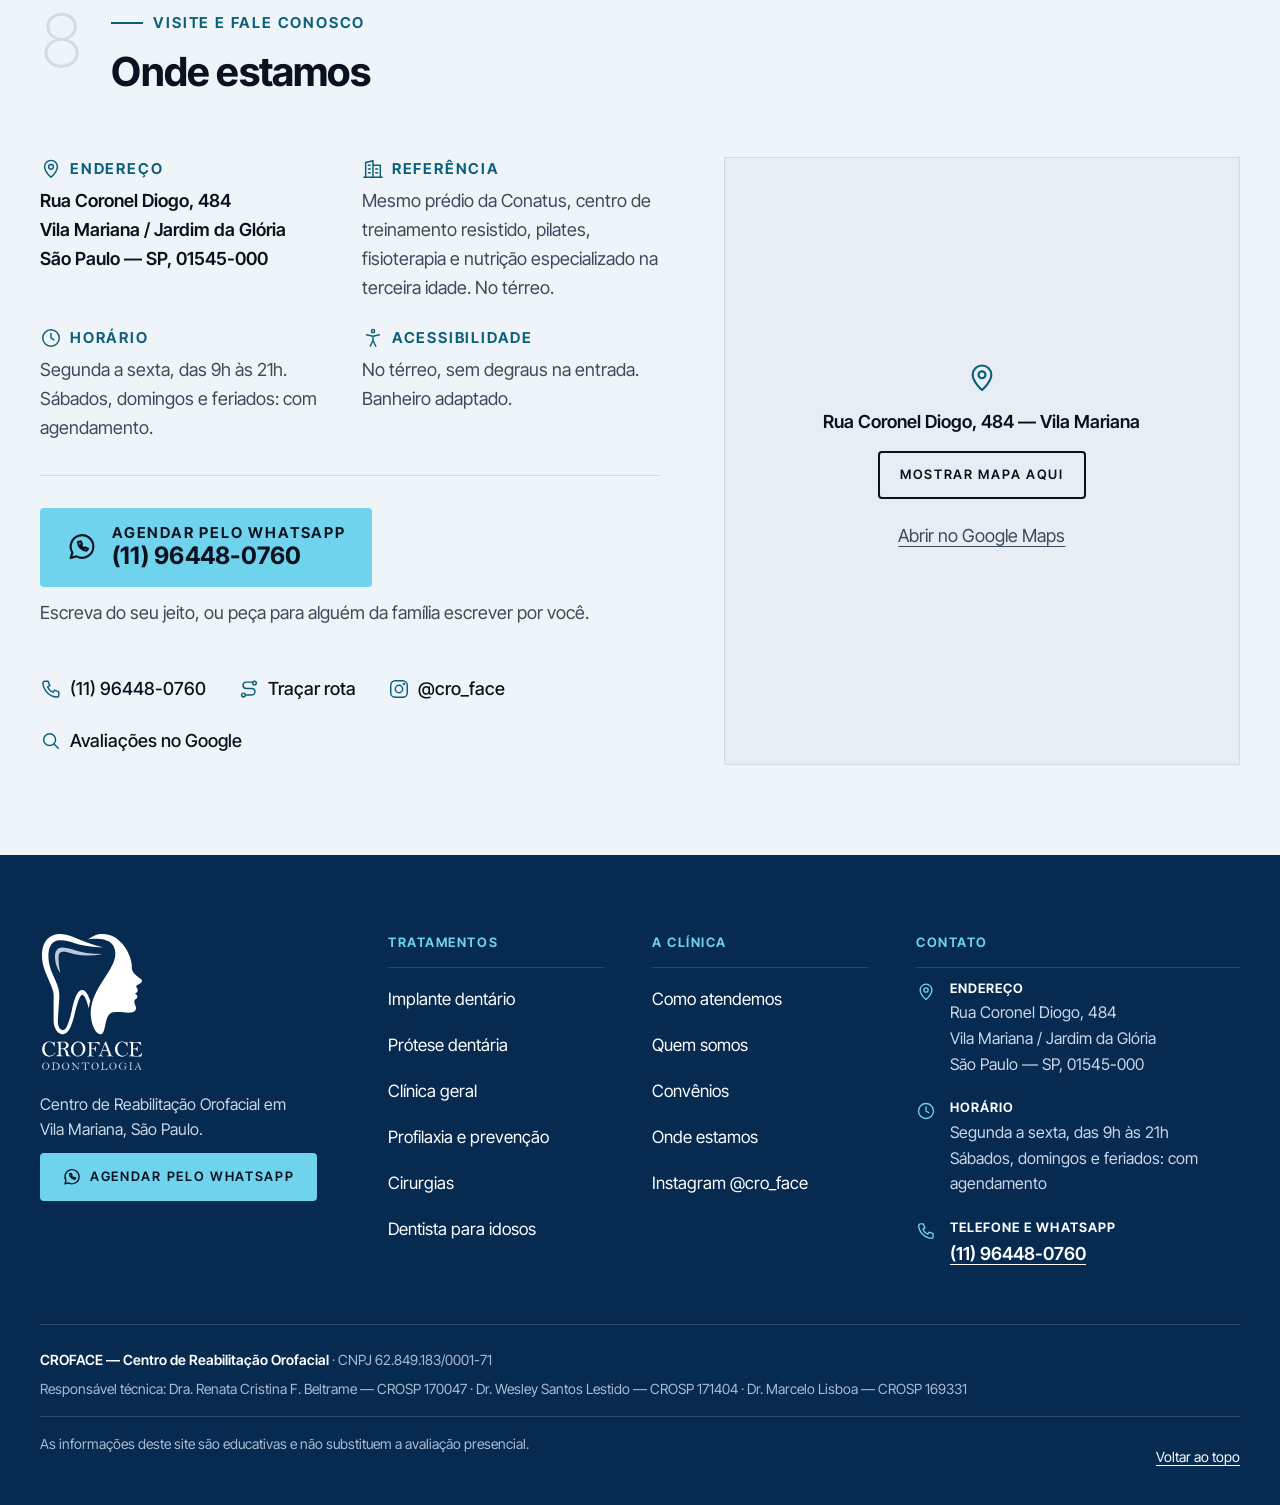
==== commit 265b9078: "Imagens ilustrativas v3 nos comparadores e nas cenas de avaliação - Comparadores de implante, prótes" ====
--- a/index.html
+++ b/index.html
@@ -45,8 +45,8 @@
 <link rel="preload" href="/assets/fonts/inter-tight-var-latin.woff2" as="font" type="font/woff2" crossorigin>
 <link rel="preload" href="/assets/fonts/allura-latin.woff2" as="font" type="font/woff2" crossorigin>
 <link rel="preload" as="image" type="image/webp" href="/assets/img/hero-atendimento.webp" imagesrcset="/assets/img/hero-atendimento-960.webp 960w, /assets/img/hero-atendimento.webp 1920w" imagesizes="100vw" fetchpriority="high">
-<link rel="stylesheet" href="/assets/css/site.css?v=55">
-<script src="/assets/js/site.js?v=22" defer></script>
+<link rel="stylesheet" href="/assets/css/site.css?v=60">
+<script src="/assets/js/site.js?v=23" defer></script>
 <script type="application/ld+json">
 {
  "@context": "https://schema.org",
@@ -227,7 +227,7 @@
           <li class="chain__step"><span class="chain__dot" aria-hidden="true"></span><div><strong>Alimentação e absorção de nutrientes prejudicadas</strong><p>Menos carne, menos fibras, menos variedade. A alimentação empobrece aos poucos.</p></div></li>
           <li class="chain__step"><span class="chain__dot" aria-hidden="true"></span><div><strong>Perda de massa muscular</strong><p>Com menos proteína e nutrientes, o corpo tem mais dificuldade de manter a musculatura, mesmo com exercício.</p></div></li>
           <li class="chain__step"><span class="chain__dot" aria-hidden="true"></span><div><strong>Perda de autonomia</strong><p>Força, equilíbrio e disposição para o dia a dia dependem da musculatura.</p></div></li>
-        </ol></li><li class="scrolly__step" data-media="1"><figure class="scrolly__inline"><picture><source type="image/webp" srcset="/assets/img/consulta-1-avaliacao.webp"><img src="/assets/img/consulta-1-avaliacao.jpg" alt="Dentista da CROFACE conversa com a paciente antes do exame, com um vídeo tranquilo no monitor" width="812" height="609" loading="lazy" decoding="async"></picture></figure><span class="step__n">Na avaliação</span><h3>Como você come, fala e dorme</h3><p>Na avaliação, a pergunta não é só qual dente precisa de tratamento, mas como você come, fala e <a href="/clinica-geral-vila-mariana/#bruxismo">dorme</a>.</p><p>Durante o sono, os músculos da mastigação podem trabalhar além do normal. Por isso, identificamos na avaliação os desgastes e as fraturas nos dentes que podem ter origem no bruxismo ou no apertamento dos dentes.</p><p>Na CROFACE, entendemos que cuidar da boca é cuidar do paciente por inteiro. A saúde bucal participa de funções essenciais que influenciam o conforto, o sono, a alimentação e a qualidade de vida em todas as fases do envelhecimento. Diante de alguns sinais bucais, encaminhamos o paciente para avaliação médica apropriada.</p><a class="link-arrow" href="/dentista-para-idosos-vila-mariana/">Odontologia depois dos 60 <svg class="icon" aria-hidden="true"><use href="/assets/icons.svg#i-arrow"/></svg></a></li></ol><div class="scrolly__media"><div class="scrolly__frame"><div class="scrolly__img is-active" data-index="0"><picture><source type="image/webp" srcset="/assets/img/longevidade-consultorio.webp"><img src="/assets/img/longevidade-consultorio.jpg" alt="Dra. Renata Beltrame, responsável técnica, no consultório da CROFACE" width="960" height="1200" loading="lazy" decoding="async"></picture></div><div class="scrolly__img" data-index="1"><picture><source type="image/webp" srcset="/assets/img/avaliacao-exame-sem-pressa.webp"><img src="/assets/img/avaliacao-exame-sem-pressa.jpg" alt="Dentista da CROFACE conversa com a paciente antes do exame, com um vídeo tranquilo no monitor" width="487" height="609" loading="lazy" decoding="async"></picture></div></div></div></div></div>
+        </ol></li><li class="scrolly__step" data-media="1"><figure class="scrolly__inline"><picture><source type="image/webp" srcset="/assets/img/consulta-1-avaliacao.webp"><img src="/assets/img/consulta-1-avaliacao.jpg" alt="Dentista da CROFACE conversa com a paciente antes do exame, com um vídeo tranquilo no monitor" width="812" height="609" loading="lazy" decoding="async"></picture></figure><span class="step__n">Na avaliação</span><h3>Como você come, fala e dorme</h3><p>Na avaliação, a pergunta não é só qual dente precisa de tratamento, mas como você come, fala e <a href="/clinica-geral-vila-mariana/#bruxismo">dorme</a>.</p><p>Durante o sono, os músculos da mastigação podem trabalhar além do normal. Por isso, identificamos na avaliação os desgastes e as fraturas nos dentes que podem ter origem no bruxismo ou no apertamento dos dentes.</p><p>Na CROFACE, entendemos que cuidar da boca é cuidar do paciente por inteiro. A saúde bucal participa de funções essenciais que influenciam o conforto, o sono, a alimentação e a qualidade de vida em todas as fases do envelhecimento. Diante de alguns sinais bucais, encaminhamos o paciente para avaliação médica apropriada.</p><a class="link-arrow" href="/dentista-para-idosos-vila-mariana/">Odontologia depois dos 60 <svg class="icon" aria-hidden="true"><use href="/assets/icons.svg#i-arrow"/></svg></a></li></ol><div class="scrolly__media"><div class="scrolly__frame"><div class="scrolly__img is-active" data-index="0"><picture><source type="image/webp" srcset="/assets/img/longevidade-consultorio.webp"><img src="/assets/img/longevidade-consultorio.jpg" alt="Dra. Renata Beltrame, responsável técnica, no consultório da CROFACE" width="960" height="1200" loading="lazy" decoding="async"></picture></div><div class="scrolly__img scrolly__img--avaliacao" data-index="1"><picture><source type="image/webp" srcset="/assets/img/consulta-1-avaliacao.webp"><img src="/assets/img/consulta-1-avaliacao.jpg" alt="Dentista da CROFACE conversa com a paciente antes do exame, com um vídeo tranquilo no monitor" width="812" height="609" loading="lazy" decoding="async"></picture></div></div></div></div></div>
   </section>
 
   <!-- 2. QUAL É A SUA QUEIXA (explorador) -->
@@ -243,7 +243,7 @@
   <section class="section" id="primeira-consulta" aria-labelledby="consulta-titulo">
     <div class="container">
       <header class="chapter reveal"><span class="chapter__num" aria-hidden="true">3</span><div><p class="eyebrow eyebrow--dark"><span class="rule" aria-hidden="true"></span>O método</p><h2 id="consulta-titulo">Como é a primeira consulta</h2><p class="lead">Começamos com uma conversa cuidadosa para conhecer seu histórico de saúde, suas queixas, seus hábitos e o que você espera do tratamento. Queremos entender não apenas o que incomoda, mas também como podemos contribuir para a sua saúde bucal, o seu conforto e a sua qualidade de vida.</p></div></header>
-      <div class="stepper reveal" data-tabs data-stepper><div class="stepper__pin"><div class="stepper__nav" role="tablist" aria-label="Etapas da primeira consulta"><button class="stepper__tab" role="tab" id="st-tab-1" aria-controls="st-1" aria-selected="true"><span class="stepper__num">01</span><span class="stepper__label">Exame sem pressa</span></button><button class="stepper__tab" role="tab" id="st-tab-2" aria-controls="st-2" aria-selected="false" tabindex="-1"><span class="stepper__num">02</span><span class="stepper__label">Você vê o que o espelho não mostra</span></button><button class="stepper__tab" role="tab" id="st-tab-3" aria-controls="st-3" aria-selected="false" tabindex="-1"><span class="stepper__num">03</span><span class="stepper__label">Exames complementares</span></button><button class="stepper__tab" role="tab" id="st-tab-4" aria-controls="st-4" aria-selected="false" tabindex="-1"><span class="stepper__num">04</span><span class="stepper__label">Diagnóstico em linguagem simples</span></button><button class="stepper__tab" role="tab" id="st-tab-5" aria-controls="st-5" aria-selected="false" tabindex="-1"><span class="stepper__num">05</span><span class="stepper__label">Plano antes de qualquer procedimento</span></button></div><div class="stepper__track"><div class="tabpanel stepper__panel" role="tabpanel" id="st-1" aria-labelledby="st-tab-1" tabindex="0"><figure class="stepper__media"><picture><source type="image/webp" srcset="/assets/img/consulta-1-avaliacao.webp"><img src="/assets/img/consulta-1-avaliacao.jpg" alt="Dentista da CROFACE conversa com a paciente antes do exame, com um vídeo tranquilo no monitor" width="812" height="609" loading="lazy" decoding="async"></picture></figure><div><p class="step__n">Etapa 1</p><h3>Exame sem pressa</h3><p>Antes de olharmos os dentes, queremos ouvir você e entender as suas queixas. Por isso, a avaliação dura no mínimo 1 hora.</p></div></div><div class="tabpanel stepper__panel" role="tabpanel" id="st-2" aria-labelledby="st-tab-2" tabindex="0"><figure class="stepper__media"><picture><source type="image/webp" srcset="/assets/img/camera-intraoral-uso.webp"><img src="/assets/img/camera-intraoral-uso.jpg" alt="Dentistas da CROFACE examinam o paciente com a câmera intraoral, com a imagem ampliada no monitor" width="1080" height="810" loading="lazy" decoding="async"></picture></figure><div><p class="step__n">Etapa 2</p><h3>Você vê o que o espelho não mostra</h3><p>Utilizamos a câmera intraoral, uma tecnologia que permite visualizar os dentes e outras estruturas da boca com imagens ampliadas, exibidas em uma tela. Assim, você acompanha o que identificamos durante o exame, compreende melhor as suas condições bucais e participa das decisões sobre o seu tratamento com mais clareza e segurança.</p></div></div><div class="tabpanel stepper__panel" role="tabpanel" id="st-3" aria-labelledby="st-tab-3" tabindex="0"><figure class="stepper__media"><picture><source type="image/webp" srcset="/assets/img/consulta-3-exames.webp"><img src="/assets/img/consulta-3-exames.jpg" alt="Exame de imagem odontológico analisado na tela" width="1200" height="900" loading="lazy" decoding="async"></picture></figure><div><p class="step__n">Etapa 3</p><h3>Exames complementares</h3><p>Exames complementares ajudam a investigar alterações, confirmar hipóteses e planejar o tratamento. Quando o seu caso pede, solicitamos os exames necessários, como radiografias ou tomografia, que são feitos em um centro de imagem. Com o resultado em mãos, analisamos tudo junto com você.</p></div></div><div class="tabpanel stepper__panel" role="tabpanel" id="st-4" aria-labelledby="st-tab-4" tabindex="0"><figure class="stepper__media"><picture><source type="image/webp" srcset="/assets/img/consulta-4-diagnostico.webp"><img src="/assets/img/consulta-4-diagnostico.jpg" alt="Dr. Marcelo Lisboa sentado ao lado da cadeira, no consultório da CROFACE" width="985" height="739" loading="lazy" decoding="async"></picture></figure><div><p class="step__n">Etapa 4</p><h3>Diagnóstico em linguagem simples</h3><p>A compreensão do diagnóstico é parte fundamental do cuidado. Explicamos de maneira clara, acessível e respeitosa, porque o nosso objetivo é esclarecer as suas dúvidas e que você participe das decisões sobre o seu tratamento.</p></div></div><div class="tabpanel stepper__panel" role="tabpanel" id="st-5" aria-labelledby="st-tab-5" tabindex="0"><figure class="stepper__media"><picture><source type="image/webp" srcset="/assets/img/consulta-5-plano.webp"><img src="/assets/img/consulta-5-plano.jpg" alt="Dra. Renata Beltrame em atendimento no consultório da CROFACE" width="960" height="720" loading="lazy" decoding="async"></picture></figure><div><p class="step__n">Etapa 5</p><h3>Plano antes de qualquer procedimento</h3><p>Você recebe o plano de tratamento, com as etapas e as alternativas. Nada é feito sem que você tenha entendido e concordado.</p></div></div></div><div class="stepper__controls"><button class="round-btn" type="button" data-step="prev" aria-label="Etapa anterior"><svg class="icon icon--flip" aria-hidden="true"><use href="/assets/icons.svg#i-arrow"/></svg></button><button class="round-btn" type="button" data-step="next" aria-label="Próxima etapa"><svg class="icon" aria-hidden="true"><use href="/assets/icons.svg#i-arrow"/></svg></button><p data-step-count aria-live="polite">Etapa 1 de 5</p></div></div></div>
+      <div class="stepper reveal" data-tabs data-stepper><div class="stepper__pin"><div class="stepper__nav" role="tablist" aria-label="Etapas da primeira consulta"><button class="stepper__tab" role="tab" id="st-tab-1" aria-controls="st-1" aria-selected="true"><span class="stepper__num">01</span><span class="stepper__label">Exame sem pressa</span></button><button class="stepper__tab" role="tab" id="st-tab-2" aria-controls="st-2" aria-selected="false" tabindex="-1"><span class="stepper__num">02</span><span class="stepper__label">Você vê o que o espelho não mostra</span></button><button class="stepper__tab" role="tab" id="st-tab-3" aria-controls="st-3" aria-selected="false" tabindex="-1"><span class="stepper__num">03</span><span class="stepper__label">Exames complementares</span></button><button class="stepper__tab" role="tab" id="st-tab-4" aria-controls="st-4" aria-selected="false" tabindex="-1"><span class="stepper__num">04</span><span class="stepper__label">Diagnóstico em linguagem simples</span></button><button class="stepper__tab" role="tab" id="st-tab-5" aria-controls="st-5" aria-selected="false" tabindex="-1"><span class="stepper__num">05</span><span class="stepper__label">Plano antes de qualquer procedimento</span></button></div><div class="stepper__track"><div class="tabpanel stepper__panel" role="tabpanel" id="st-1" aria-labelledby="st-tab-1" tabindex="0"><figure class="stepper__media"><picture><source type="image/webp" srcset="/assets/img/consulta-1-avaliacao.webp"><img src="/assets/img/consulta-1-avaliacao.jpg" alt="Dentista da CROFACE conversa com a paciente antes do exame, com um vídeo tranquilo no monitor" width="812" height="609" loading="lazy" decoding="async"></picture></figure><div><p class="step__n">Etapa 1</p><h3>Exame sem pressa</h3><p>Antes de olharmos os dentes, queremos ouvir você e entender as suas queixas. Por isso, a avaliação dura no mínimo 1 hora.</p></div></div><div class="tabpanel stepper__panel" role="tabpanel" id="st-2" aria-labelledby="st-tab-2" tabindex="0"><figure class="stepper__media"><picture><source type="image/webp" srcset="/assets/img/camera-intraoral-uso.webp"><img src="/assets/img/camera-intraoral-uso.jpg" alt="Dentistas da CROFACE examinam o paciente com a câmera intraoral, com a imagem ampliada no monitor" width="1080" height="810" loading="lazy" decoding="async"></picture></figure><div><p class="step__n">Etapa 2</p><h3>Você vê o que o espelho não mostra</h3><p>Utilizamos a câmera intraoral, uma tecnologia que permite visualizar os dentes e outras estruturas da boca com imagens ampliadas, exibidas em uma tela. Assim, você acompanha o que identificamos durante o exame, compreende melhor as suas condições bucais e participa das decisões sobre o seu tratamento com mais clareza e segurança.</p></div></div><div class="tabpanel stepper__panel" role="tabpanel" id="st-3" aria-labelledby="st-tab-3" tabindex="0"><figure class="stepper__media"><picture><source type="image/webp" srcset="/assets/img/ia/v3/consulta-3-exames-ia-v3-720.webp 720w, /assets/img/ia/v3/consulta-3-exames-ia-v3.webp 1440w" sizes="(min-width: 62rem) 50vw, calc(100vw - 2rem)"><img src="/assets/img/ia/v3/consulta-3-exames-ia-v3.jpg" srcset="/assets/img/ia/v3/consulta-3-exames-ia-v3-720.jpg 720w, /assets/img/ia/v3/consulta-3-exames-ia-v3.jpg 1440w" sizes="(min-width: 62rem) 50vw, calc(100vw - 2rem)" alt="Mulher com mais de 50 anos conversa com a dentista sobre uma radiografia odontológica." width="1440" height="1080" loading="lazy" decoding="async"></picture><figcaption class="img-note">Esclarecimento de dúvidas sobre exames odontológicos. Imagem ilustrativa.</figcaption></figure><div><p class="step__n">Etapa 3</p><h3>Exames complementares</h3><p>Exames complementares ajudam a investigar alterações, confirmar hipóteses e planejar o tratamento. Quando o seu caso pede, solicitamos os exames necessários, como radiografias ou tomografia, que são feitos em um centro de imagem. Com o resultado em mãos, analisamos tudo junto com você.</p></div></div><div class="tabpanel stepper__panel" role="tabpanel" id="st-4" aria-labelledby="st-tab-4" tabindex="0"><figure class="stepper__media"><picture><source type="image/webp" srcset="/assets/img/consulta-4-diagnostico.webp"><img src="/assets/img/consulta-4-diagnostico.jpg" alt="Dr. Marcelo Lisboa sentado ao lado da cadeira, no consultório da CROFACE" width="985" height="739" loading="lazy" decoding="async"></picture></figure><div><p class="step__n">Etapa 4</p><h3>Diagnóstico em linguagem simples</h3><p>A compreensão do diagnóstico é parte fundamental do cuidado. Explicamos de maneira clara, acessível e respeitosa, porque o nosso objetivo é esclarecer as suas dúvidas e que você participe das decisões sobre o seu tratamento.</p></div></div><div class="tabpanel stepper__panel" role="tabpanel" id="st-5" aria-labelledby="st-tab-5" tabindex="0"><figure class="stepper__media"><picture><source type="image/webp" srcset="/assets/img/consulta-5-plano.webp"><img src="/assets/img/consulta-5-plano.jpg" alt="Dra. Renata Beltrame em atendimento no consultório da CROFACE" width="960" height="720" loading="lazy" decoding="async"></picture></figure><div><p class="step__n">Etapa 5</p><h3>Plano antes de qualquer procedimento</h3><p>Você recebe o plano de tratamento, com as etapas e as alternativas. Nada é feito sem que você tenha entendido e concordado.</p></div></div></div><div class="stepper__controls"><button class="round-btn" type="button" data-step="prev" aria-label="Etapa anterior"><svg class="icon icon--flip" aria-hidden="true"><use href="/assets/icons.svg#i-arrow"/></svg></button><button class="round-btn" type="button" data-step="next" aria-label="Próxima etapa"><svg class="icon" aria-hidden="true"><use href="/assets/icons.svg#i-arrow"/></svg></button><p data-step-count aria-live="polite">Etapa 1 de 5</p></div></div></div>
       <div class="callout reveal">
         <svg class="icon icon--lg" aria-hidden="true"><use href="/assets/icons.svg#i-check"/></svg>
         <p><strong>Acompanhantes são bem-vindos.</strong> Filhos, cônjuge ou cuidador podem participar da consulta.</p>
@@ -273,7 +273,7 @@
     </div>
   </section>
   <dialog class="cv-dialog" id="cv-renata" aria-labelledby="cv-renata-t"><button class="round-btn cv__close" type="button" data-close aria-label="Fechar currículo"><svg class="icon" aria-hidden="true"><use href="/assets/icons.svg#i-close"/></svg></button><div class="cv"><div class="cv__media"><picture><source type="image/webp" srcset="/assets/img/equipe-renata-consultorio.webp"><img src="/assets/img/equipe-renata-consultorio.jpg" alt="Dra. Renata Cristina F. Beltrame no consultório da CROFACE" width="800" height="1000" loading="lazy" decoding="async"></picture></div><div class="cv__body"><p class="eyebrow eyebrow--dark"><span class="rule" aria-hidden="true"></span>Resumo profissional</p><h2 id="cv-renata-t">Dra. Renata Cristina F. Beltrame</h2><ul class="cv__tags"><li>Cirurgiã-dentista</li><li>CROSP 170047</li><li>Responsável técnica</li></ul><p class="cv__summary">Cirurgiã-dentista com atuação em clínica geral.</p><dl class="cv__facts"><div class="cv__fact"><svg class="icon" aria-hidden="true"><use href="/assets/icons.svg#i-tooth"/></svg><dt>Atuação</dt><dd>Clínica geral</dd></div><div class="cv__fact"><svg class="icon" aria-hidden="true"><use href="/assets/icons.svg#i-doc"/></svg><dt>Formação</dt><dd>Cirurgiã-dentista · Universidade Nove de Julho (2020–2024)</dd></div><div class="cv__fact"><svg class="icon" aria-hidden="true"><use href="/assets/icons.svg#i-check"/></svg><dt>Cursos extracurriculares</dt><dd><ul class="cv__courses"><li><span class="cv__year">2025</span><span class="cv__course">Atualização em Implantodontia<small>APCD — Associação Paulista de Cirurgiões-Dentistas</small></span></li><li><span class="cv__year">2025</span><span class="cv__course">Facetas diretas e reabilitação em resina composta<small>Rafael Calixto · São Paulo, SP</small></span></li><li><span class="cv__year">2023</span><span class="cv__course">Hands-on em cirurgia de levantamento de seio maxilar<small>Universidade Nove de Julho · São Paulo, SP</small></span></li><li><span class="cv__year">2023</span><span class="cv__course">Hands-on em restaurações indiretas<small>Universidade Nove de Julho · São Paulo, SP</small></span></li><li><span class="cv__year">2023</span><span class="cv__course">Imersão em toxina botulínica<small>Instituto Calegari · São Paulo, SP</small></span></li><li><span class="cv__year">2022</span><span class="cv__course">Imersão em endodontia manual<small>Instituto Calegari · São Paulo, SP</small></span></li><li><span class="cv__year">2022</span><span class="cv__course">Anatomia de cabeça e pescoço<small>Even · São Paulo, SP</small></span></li><li><span class="cv__year">2022</span><span class="cv__course">Técnicas anestésicas e protocolos medicamentosos<small>Instituto Calegari · São Paulo, SP</small></span></li><li><span class="cv__year">2022</span><span class="cv__course">Workshop Fresh Frozen: estudo anatômico de cabeça e pescoço<small>Miami Dental Institute · São Paulo, SP</small></span></li><li><span class="cv__year">2021</span><span class="cv__course">Introduction to Dental Medicine<small>University of Pennsylvania · EUA</small></span></li></ul></dd></div></dl><p class="mt"><a class="btn btn--accent" href="https://wa.me/5511964480760?text=Ol%C3%A1%2C%20gostaria%20de%20agendar%20uma%20avalia%C3%A7%C3%A3o%20com%20Dra.%20Renata." target="_blank" rel="noopener" data-evento="whatsapp_cv_renata"><svg class="icon" aria-hidden="true"><use href="/assets/icons.svg#i-whatsapp"/></svg> Agendar uma avaliação</a></p></div></div></dialog>
-  <dialog class="cv-dialog" id="cv-wesley" aria-labelledby="cv-wesley-t"><button class="round-btn cv__close" type="button" data-close aria-label="Fechar currículo"><svg class="icon" aria-hidden="true"><use href="/assets/icons.svg#i-close"/></svg></button><div class="cv"><div class="cv__media"><picture><source type="image/webp" srcset="/assets/img/equipe-wesley-consultorio.webp"><img src="/assets/img/equipe-wesley-consultorio.jpg" alt="Dr. Wesley Santos Lestido no consultório da CROFACE" width="591" height="739" loading="lazy" decoding="async"></picture></div><div class="cv__body"><p class="eyebrow eyebrow--dark"><span class="rule" aria-hidden="true"></span>Resumo profissional</p><h2 id="cv-wesley-t">Dr. Wesley Santos Lestido</h2><ul class="cv__tags"><li>Cirurgião-dentista</li><li>CROSP 171404</li></ul><p class="cv__summary">Cirurgião-dentista da equipe da CROFACE.</p><p class="mt"><a class="btn btn--accent" href="https://wa.me/5511964480760?text=Ol%C3%A1%2C%20gostaria%20de%20agendar%20uma%20avalia%C3%A7%C3%A3o%20com%20Dr.%20Wesley." target="_blank" rel="noopener" data-evento="whatsapp_cv_wesley"><svg class="icon" aria-hidden="true"><use href="/assets/icons.svg#i-whatsapp"/></svg> Agendar uma avaliação</a></p></div></div></dialog>
+  <dialog class="cv-dialog" id="cv-wesley" aria-labelledby="cv-wesley-t"><button class="round-btn cv__close" type="button" data-close aria-label="Fechar currículo"><svg class="icon" aria-hidden="true"><use href="/assets/icons.svg#i-close"/></svg></button><div class="cv"><div class="cv__media"><picture><source type="image/webp" srcset="/assets/img/equipe-wesley-consultorio.webp"><img src="/assets/img/equipe-wesley-consultorio.jpg" alt="Dr. Wesley Santos Lestido no consultório da CROFACE" width="591" height="739" loading="lazy" decoding="async"></picture></div><div class="cv__body"><p class="eyebrow eyebrow--dark"><span class="rule" aria-hidden="true"></span>Resumo profissional</p><h2 id="cv-wesley-t">Dr. Wesley Santos Lestido</h2><ul class="cv__tags"><li>Cirurgião-dentista</li><li>CROSP 171404</li></ul><p class="cv__summary">Cirurgião-dentista, também formado em Biomedicina, com foco em cirurgia bucomaxilofacial.</p><dl class="cv__facts"><div class="cv__fact"><svg class="icon" aria-hidden="true"><use href="/assets/icons.svg#i-scalpel"/></svg><dt>Especialização</dt><dd><ul class="cv__courses"><li><span class="cv__year">2026</span><span class="cv__course">Cirurgia e Traumatologia Bucomaxilofacial<small>ABES · em andamento</small></span></li></ul></dd></div><div class="cv__fact"><svg class="icon" aria-hidden="true"><use href="/assets/icons.svg#i-doc"/></svg><dt>Formação</dt><dd><ul class="cv__courses"><li><span class="cv__year">2024</span><span class="cv__course">Odontologia<small>Universidade Nove de Julho · São Paulo, SP</small></span></li><li><span class="cv__year">2016</span><span class="cv__course">Biomedicina<small>Universidade Nove de Julho · São Paulo, SP</small></span></li></ul></dd></div><div class="cv__fact"><svg class="icon" aria-hidden="true"><use href="/assets/icons.svg#i-users"/></svg><dt>Atividade acadêmica</dt><dd><ul class="cv__courses"><li><span class="cv__year">2022–23</span><span class="cv__course">Liga Acadêmica Prof. Loducca<small>Liga de cirurgia bucomaxilofacial</small></span></li></ul></dd></div></dl><p class="mt"><a class="btn btn--accent" href="https://wa.me/5511964480760?text=Ol%C3%A1%2C%20gostaria%20de%20agendar%20uma%20avalia%C3%A7%C3%A3o%20com%20Dr.%20Wesley." target="_blank" rel="noopener" data-evento="whatsapp_cv_wesley"><svg class="icon" aria-hidden="true"><use href="/assets/icons.svg#i-whatsapp"/></svg> Agendar uma avaliação</a></p></div></div></dialog>
   <dialog class="cv-dialog" id="cv-marcelo" aria-labelledby="cv-marcelo-t"><button class="round-btn cv__close" type="button" data-close aria-label="Fechar currículo"><svg class="icon" aria-hidden="true"><use href="/assets/icons.svg#i-close"/></svg></button><div class="cv"><div class="cv__media"><picture><source type="image/webp" srcset="/assets/img/equipe-marcelo-consultorio.webp"><img src="/assets/img/equipe-marcelo-consultorio.jpg" alt="Dr. Marcelo Lisboa no consultório da CROFACE" width="591" height="739" loading="lazy" decoding="async"></picture></div><div class="cv__body"><p class="eyebrow eyebrow--dark"><span class="rule" aria-hidden="true"></span>Resumo profissional</p><h2 id="cv-marcelo-t">Dr. Marcelo Lisboa</h2><ul class="cv__tags"><li>Cirurgião-dentista</li><li>CROSP 169331</li></ul><p class="cv__summary">Cirurgião-dentista especializado em Saúde Coletiva, com cursos de atualização em Implantodontia cirúrgica e protética.</p><dl class="cv__facts"><div class="cv__fact"><svg class="icon" aria-hidden="true"><use href="/assets/icons.svg#i-doc"/></svg><dt>Formação</dt><dd>Especialização em Saúde Coletiva</dd></div><div class="cv__fact"><svg class="icon" aria-hidden="true"><use href="/assets/icons.svg#i-implant"/></svg><dt>Cursos</dt><dd>Atualização em Implantodontia cirúrgica e protética</dd></div></dl><p class="mt"><a class="btn btn--accent" href="https://wa.me/5511964480760?text=Ol%C3%A1%2C%20gostaria%20de%20agendar%20uma%20avalia%C3%A7%C3%A3o%20com%20Dr.%20Marcelo." target="_blank" rel="noopener" data-evento="whatsapp_cv_marcelo"><svg class="icon" aria-hidden="true"><use href="/assets/icons.svg#i-whatsapp"/></svg> Agendar uma avaliação</a></p></div></div></dialog>
 
   <!-- 6. CONVÊNIOS -->
--- a/assets/css/site.css
+++ b/assets/css/site.css
@@ -1173,7 +1173,7 @@
 .ba-wrap { max-width: 60rem; }
 .ba { position: relative; aspect-ratio: 4 / 3; overflow: hidden; background: var(--surface-3); user-select: none; -webkit-user-select: none; touch-action: pan-y; --pos: 50%; }
 .ba picture, .ba img { position: absolute; inset: 0; width: 100%; height: 100%; object-fit: cover; }
-.ba__before { clip-path: inset(0 calc(100% - var(--pos)) 0 0); }
+.ba__before { clip-path: inset(0 0 0 var(--pos)); } /* o controle mostra o estado do lado para onde é puxado: perto de ANTES, antes; perto de DEPOIS, depois */
 .ba__label { position: absolute; top: 1rem; z-index: 2; padding: .375rem .75rem; border-radius: 999px; background: rgba(255,255,255,.88); color: var(--ink); font-size: .75rem; font-weight: 600; letter-spacing: .14em; text-transform: uppercase; pointer-events: none; }
 .ba__label--before { left: 1rem; }
 .ba__label--after { right: 1rem; }
@@ -1363,7 +1363,7 @@
 
 /* v5 — lista de cursos no resumo profissional (ano | curso + instituição) */
 .cv__courses { list-style: none; margin: .5rem 0 0; padding: 0; display: grid; gap: .875rem; }
-.cv__courses li { display: grid; grid-template-columns: 3.25rem minmax(0, 1fr); gap: .75rem; align-items: baseline; }
+.cv__courses li { display: grid; grid-template-columns: 4rem minmax(0, 1fr); gap: .75rem; align-items: baseline; }
 .cv__year { font-size: .875rem; font-weight: 700; color: var(--accent-ink); font-variant-numeric: tabular-nums; }
 .cv__course { line-height: 1.4; }
 .cv__course small { display: block; margin-top: .125rem; font-size: .875rem; color: var(--ink-2); }
@@ -1379,3 +1379,20 @@
 .bio-card .icon { width: 1.75rem; height: 1.75rem; color: var(--accent-ink); margin-bottom: 1rem; }
 .bio-card h3 { font-size: 1.25rem; margin-bottom: .5rem; }
 .bio-card p { margin: 0; color: var(--ink-2); }
+
+/* Foto da avaliação no frame do scrolly: foto horizontal inteira, enquadrada na dentista, puxada para cima para não cortar a luminária */
+.scrolly__img--avaliacao img { object-position: 68% 30%; }
+
+/* Comparadores de sorriso: enquadramento 2:1 sem cortar as extremidades da boca; controle perto da base para não cobrir os dentes */
+.ba--sorriso { aspect-ratio: 2 / 1; }
+.ba--sorriso img { object-position: center; }
+.ba--sorriso .ba__knob { top: calc(100% - 2rem); }
+
+/* Legenda sobre a imagem (cenas ilustrativas de avaliação) */
+.stepper__media, .scrolly__inline { position: relative; }
+.img-note { position: absolute; left: .75rem; bottom: .75rem; z-index: 1; max-width: calc(100% - 1.5rem); padding: .3rem .6rem; border-radius: 4px; background: rgba(10,18,32,.62); color: #fff; font-size: .75rem; line-height: 1.4; pointer-events: none; }
+/* Cena de exames no frame vertical: imagem inteira (a radiografia no monitor é parte da cena) */
+.scrolly__img--contain img { object-fit: contain; }
+/* Etiqueta do estado que domina a imagem fica em destaque */
+.ba__label { transition: opacity .25s var(--ease); }
+.ba.is-depois .ba__label--before, .ba:not(.is-depois) .ba__label--after { opacity: .5; }
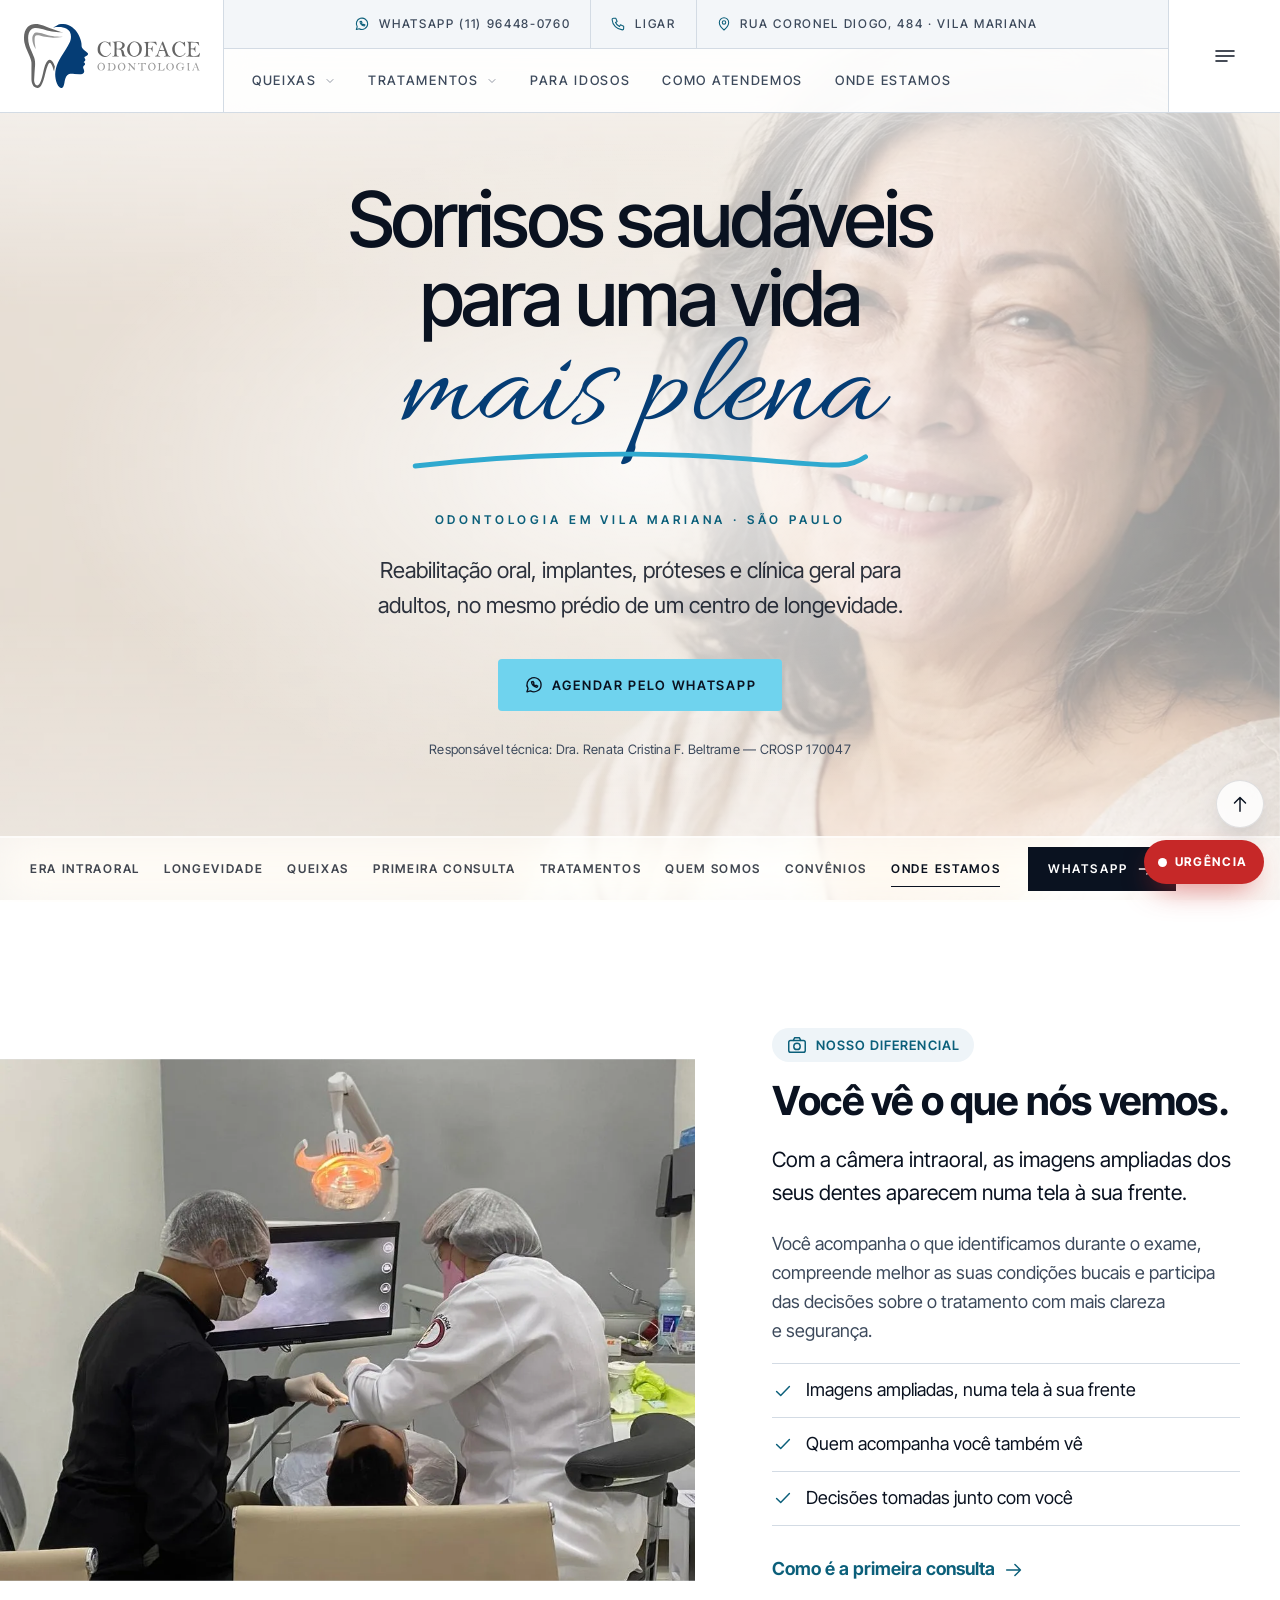
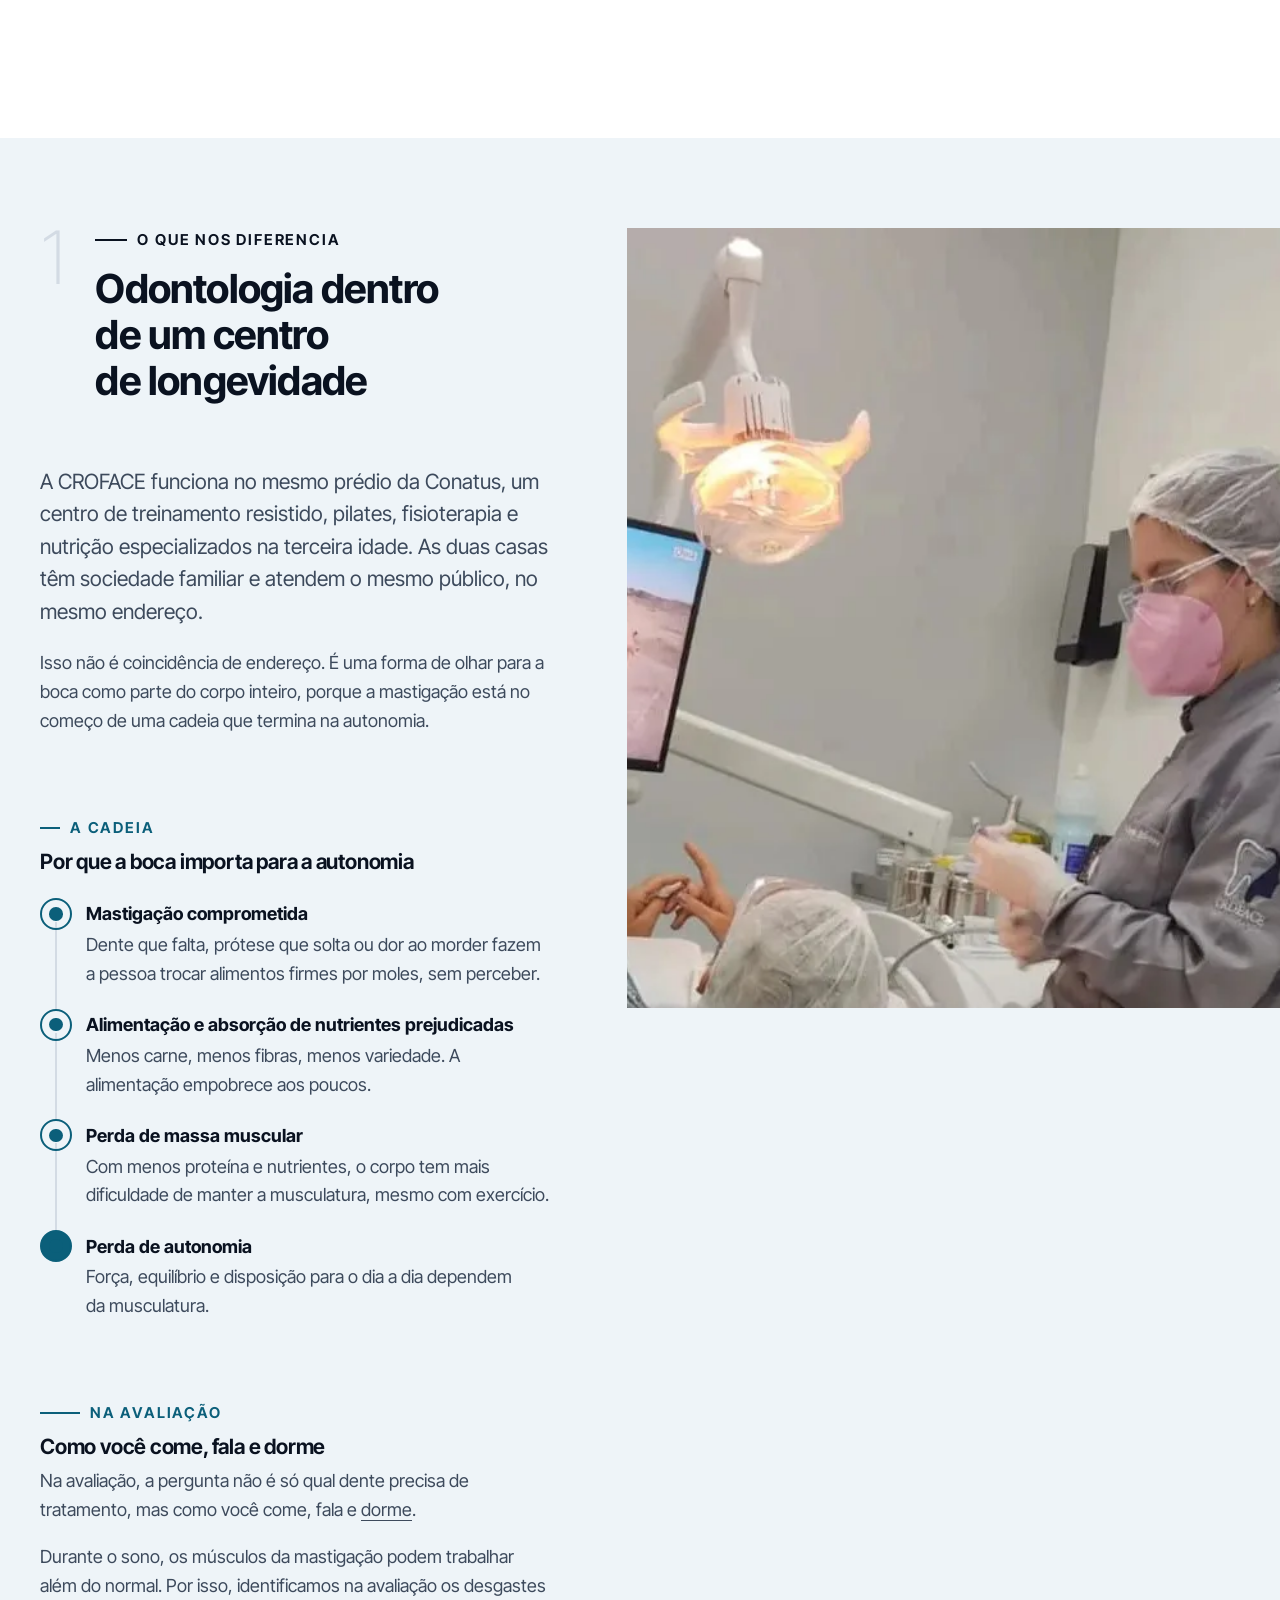
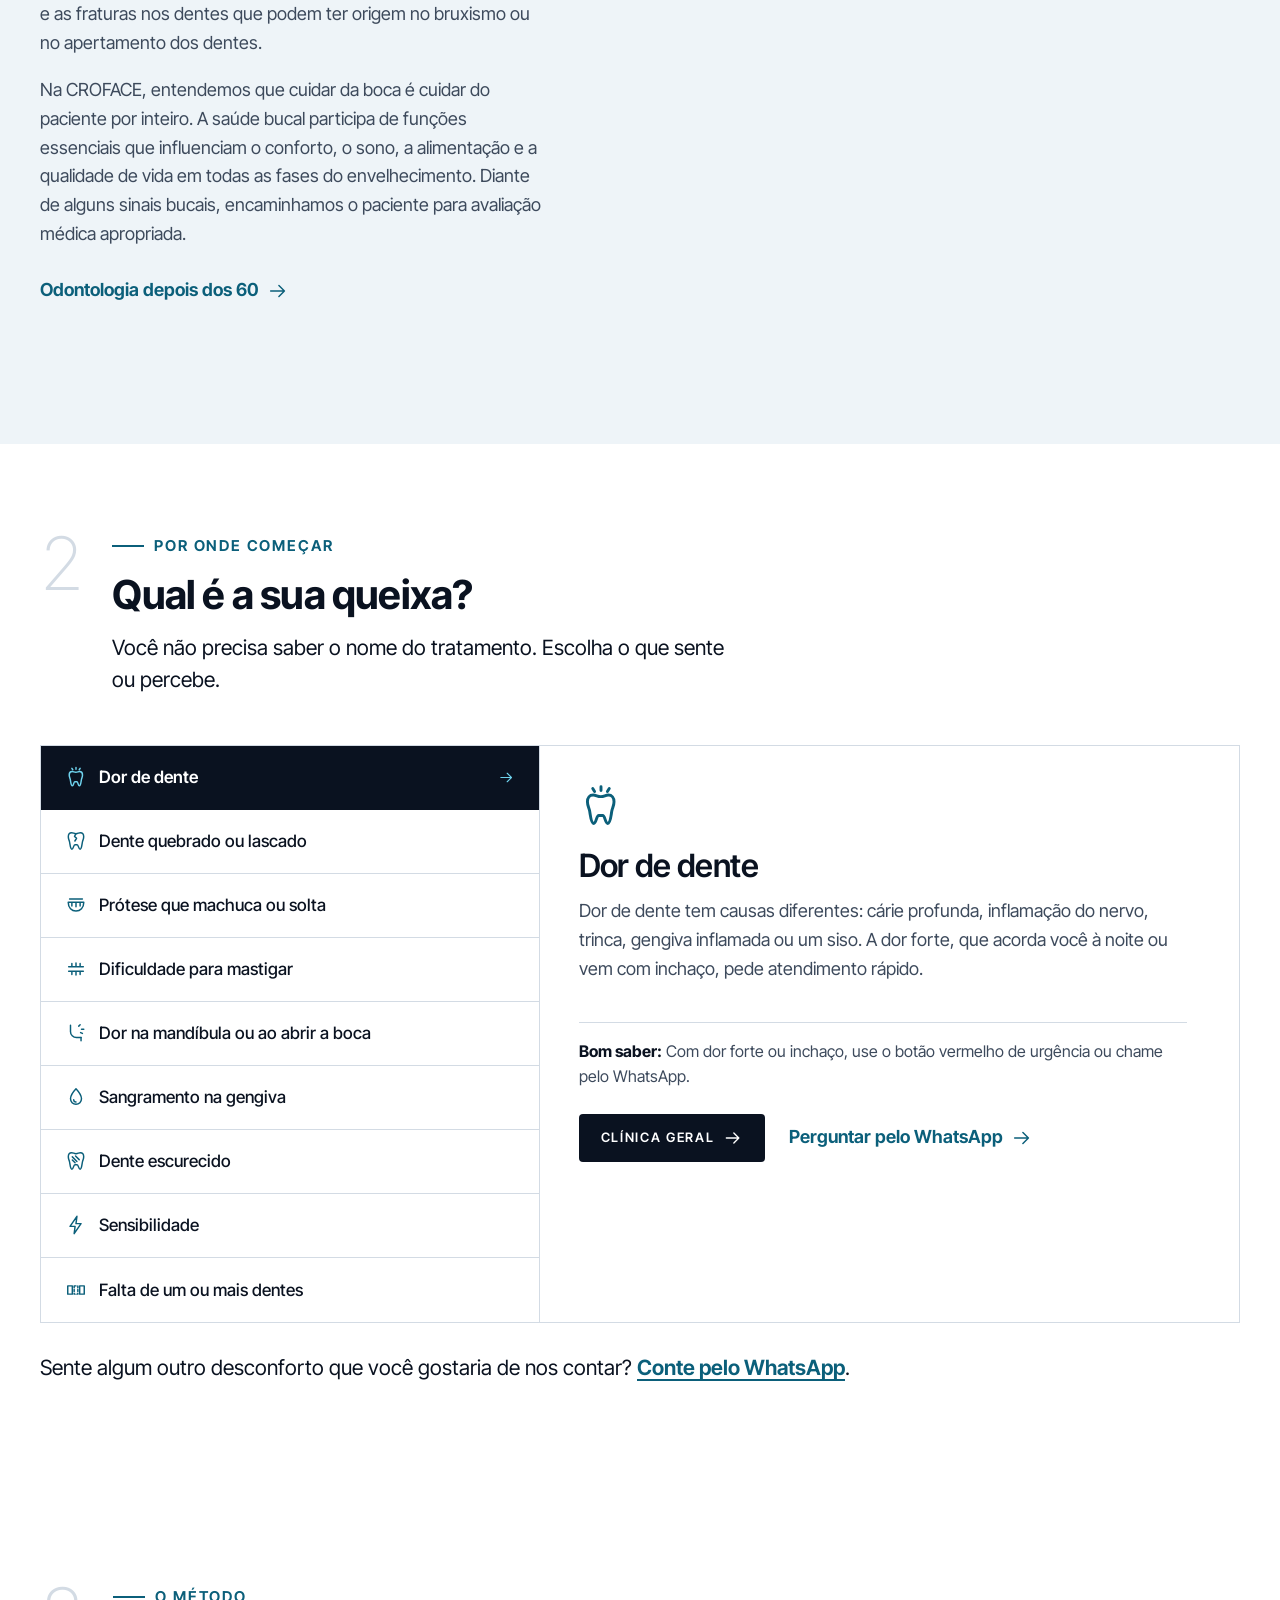
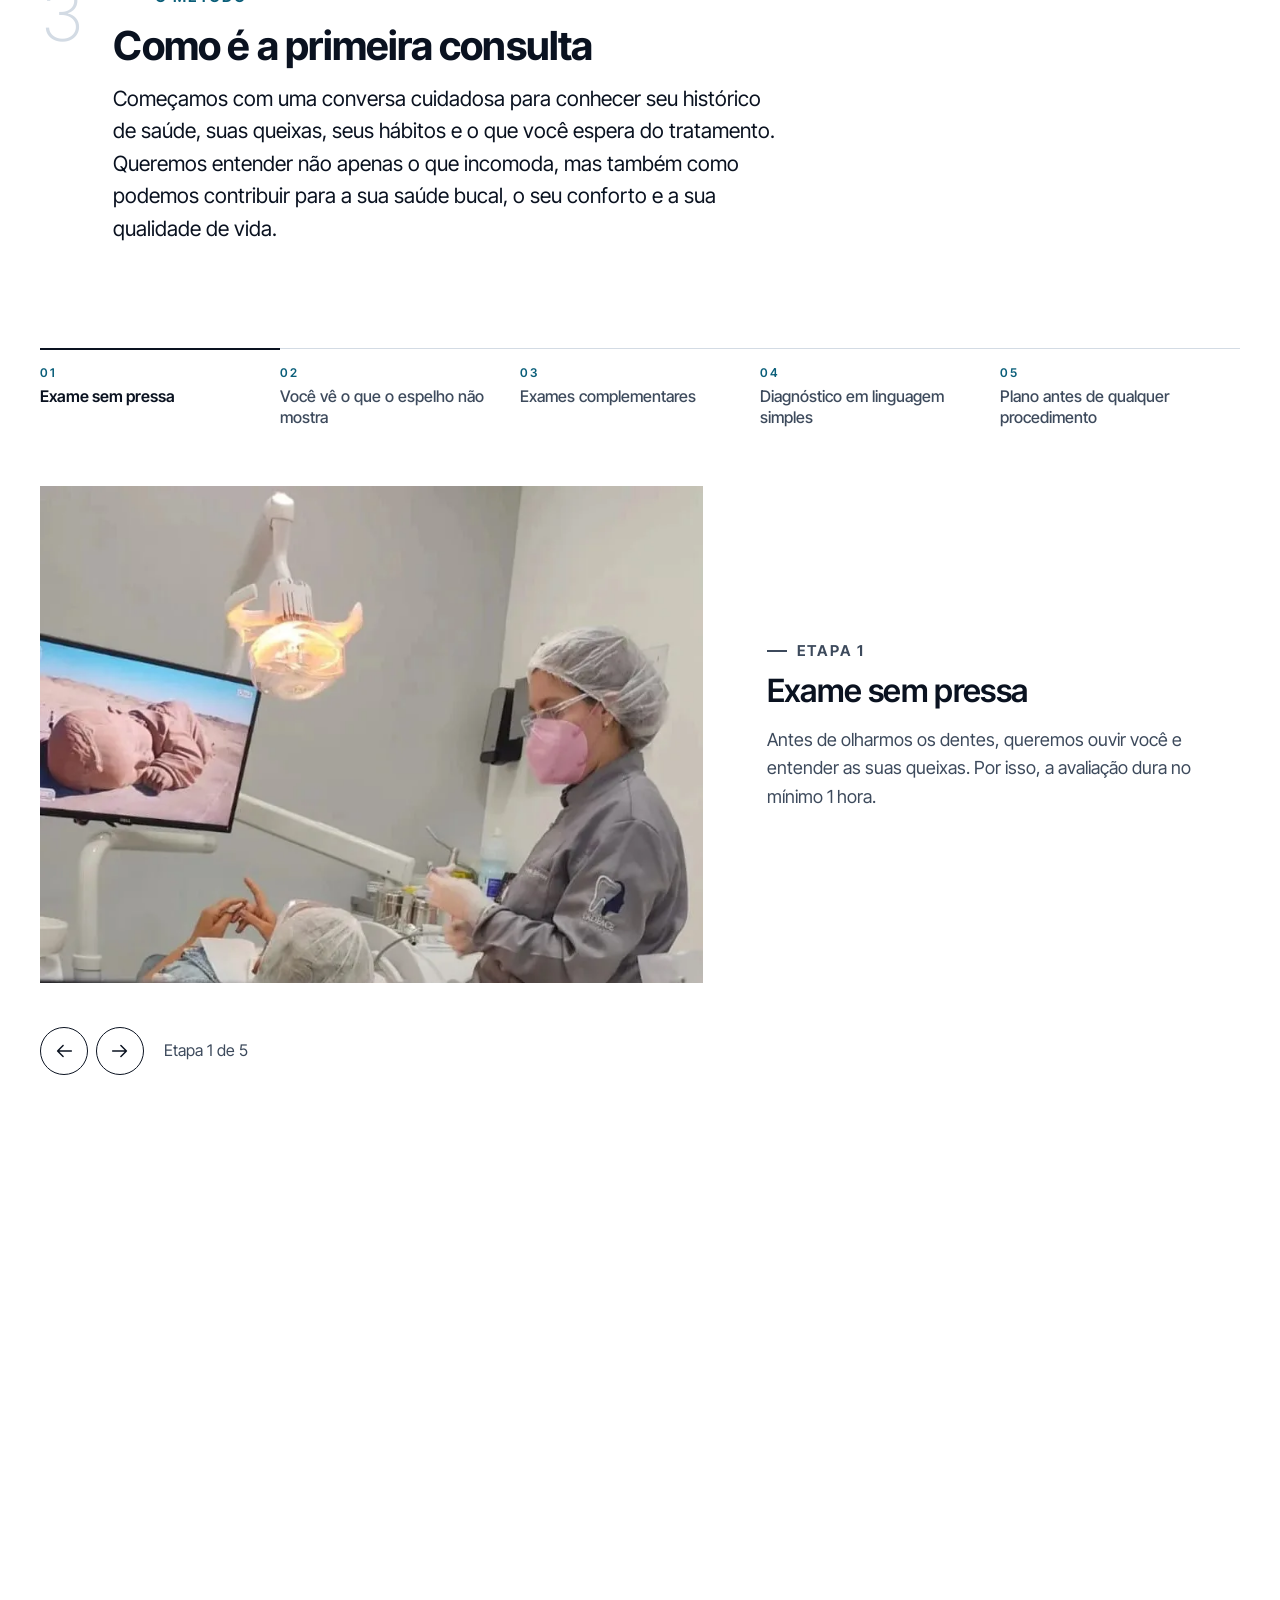
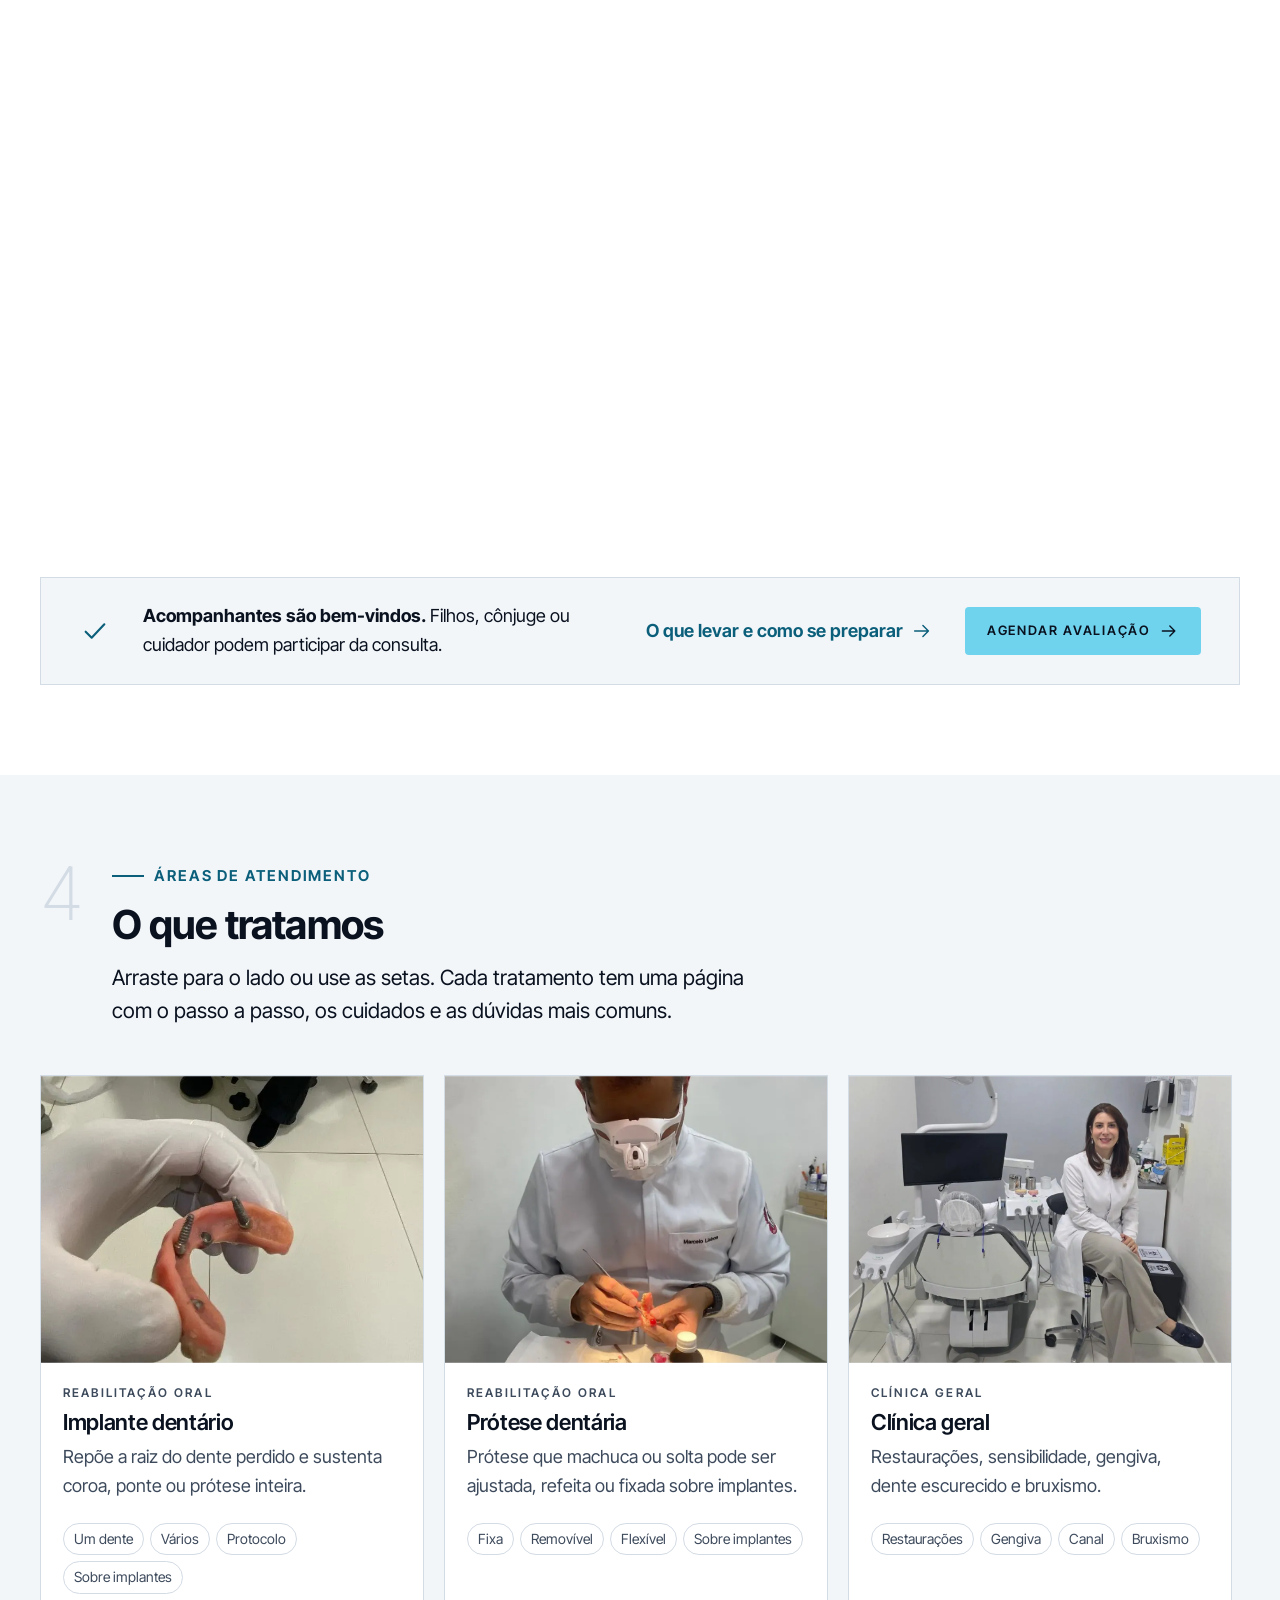
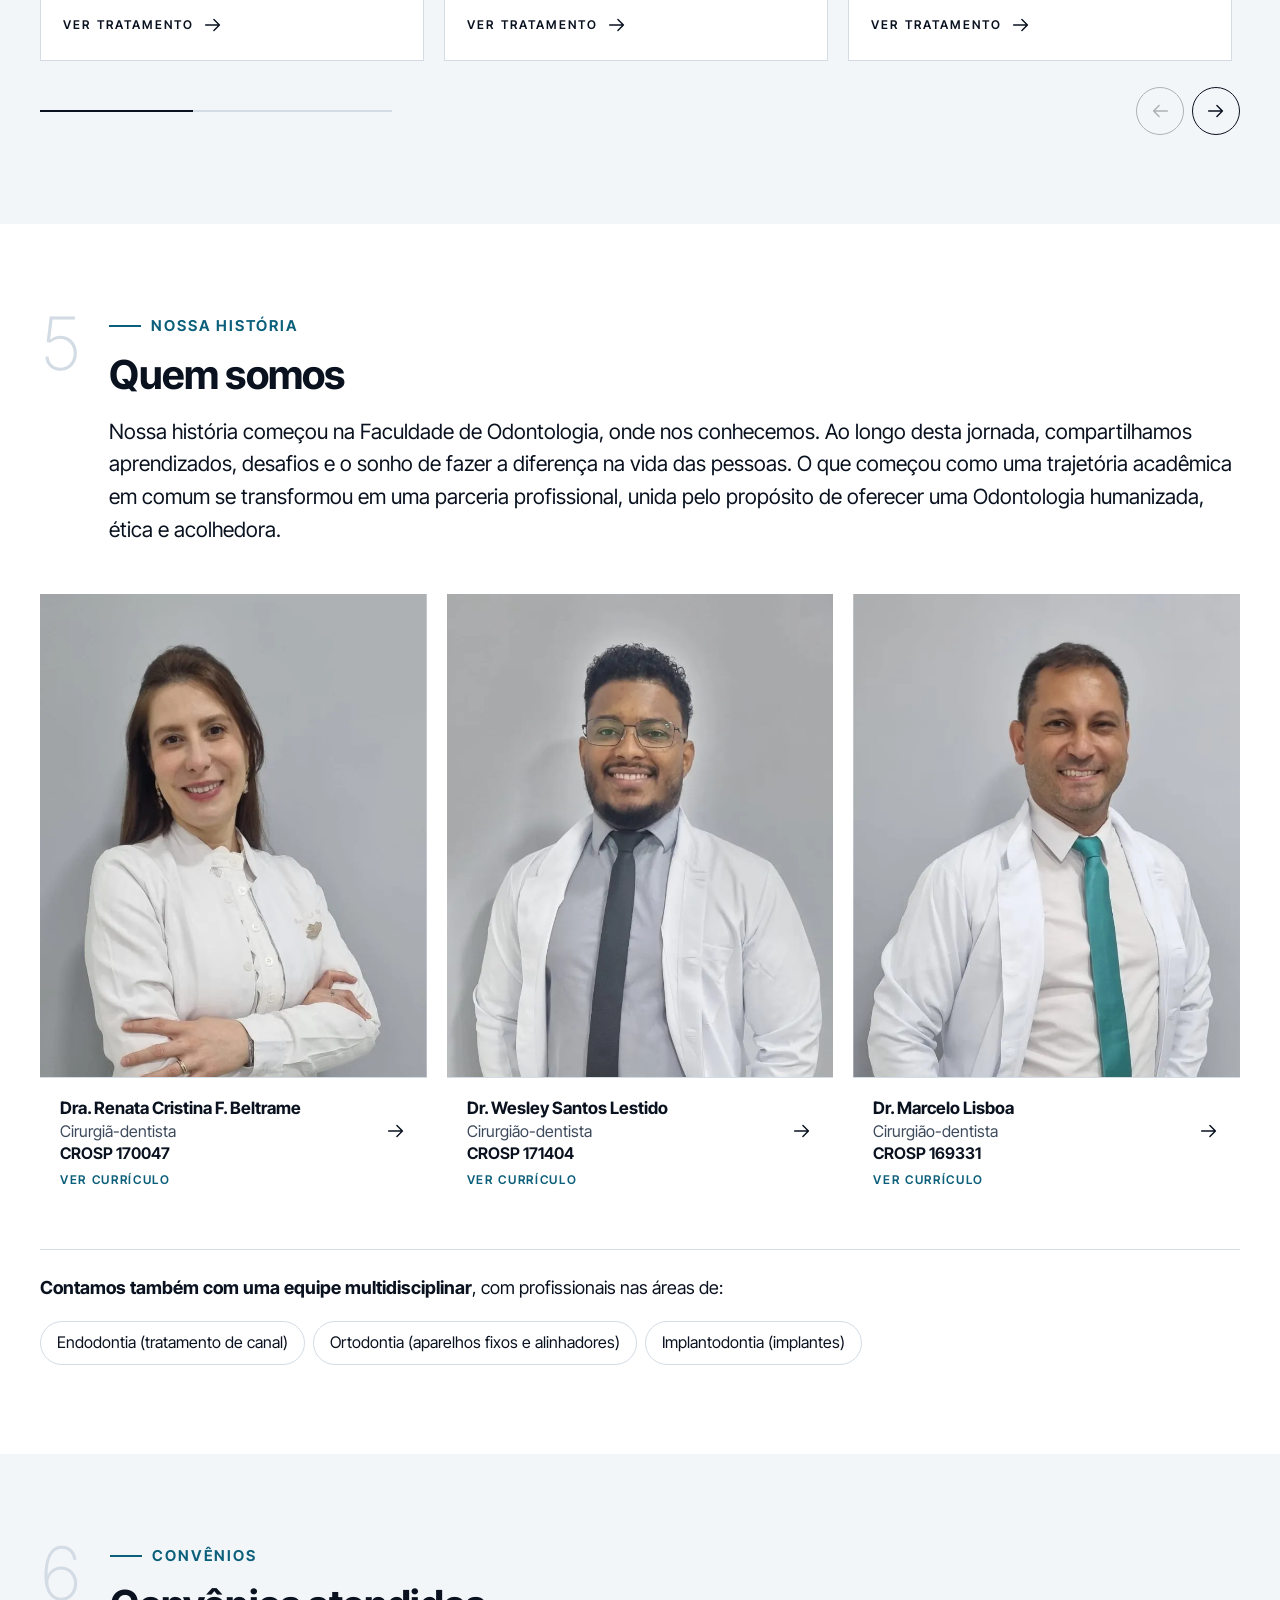
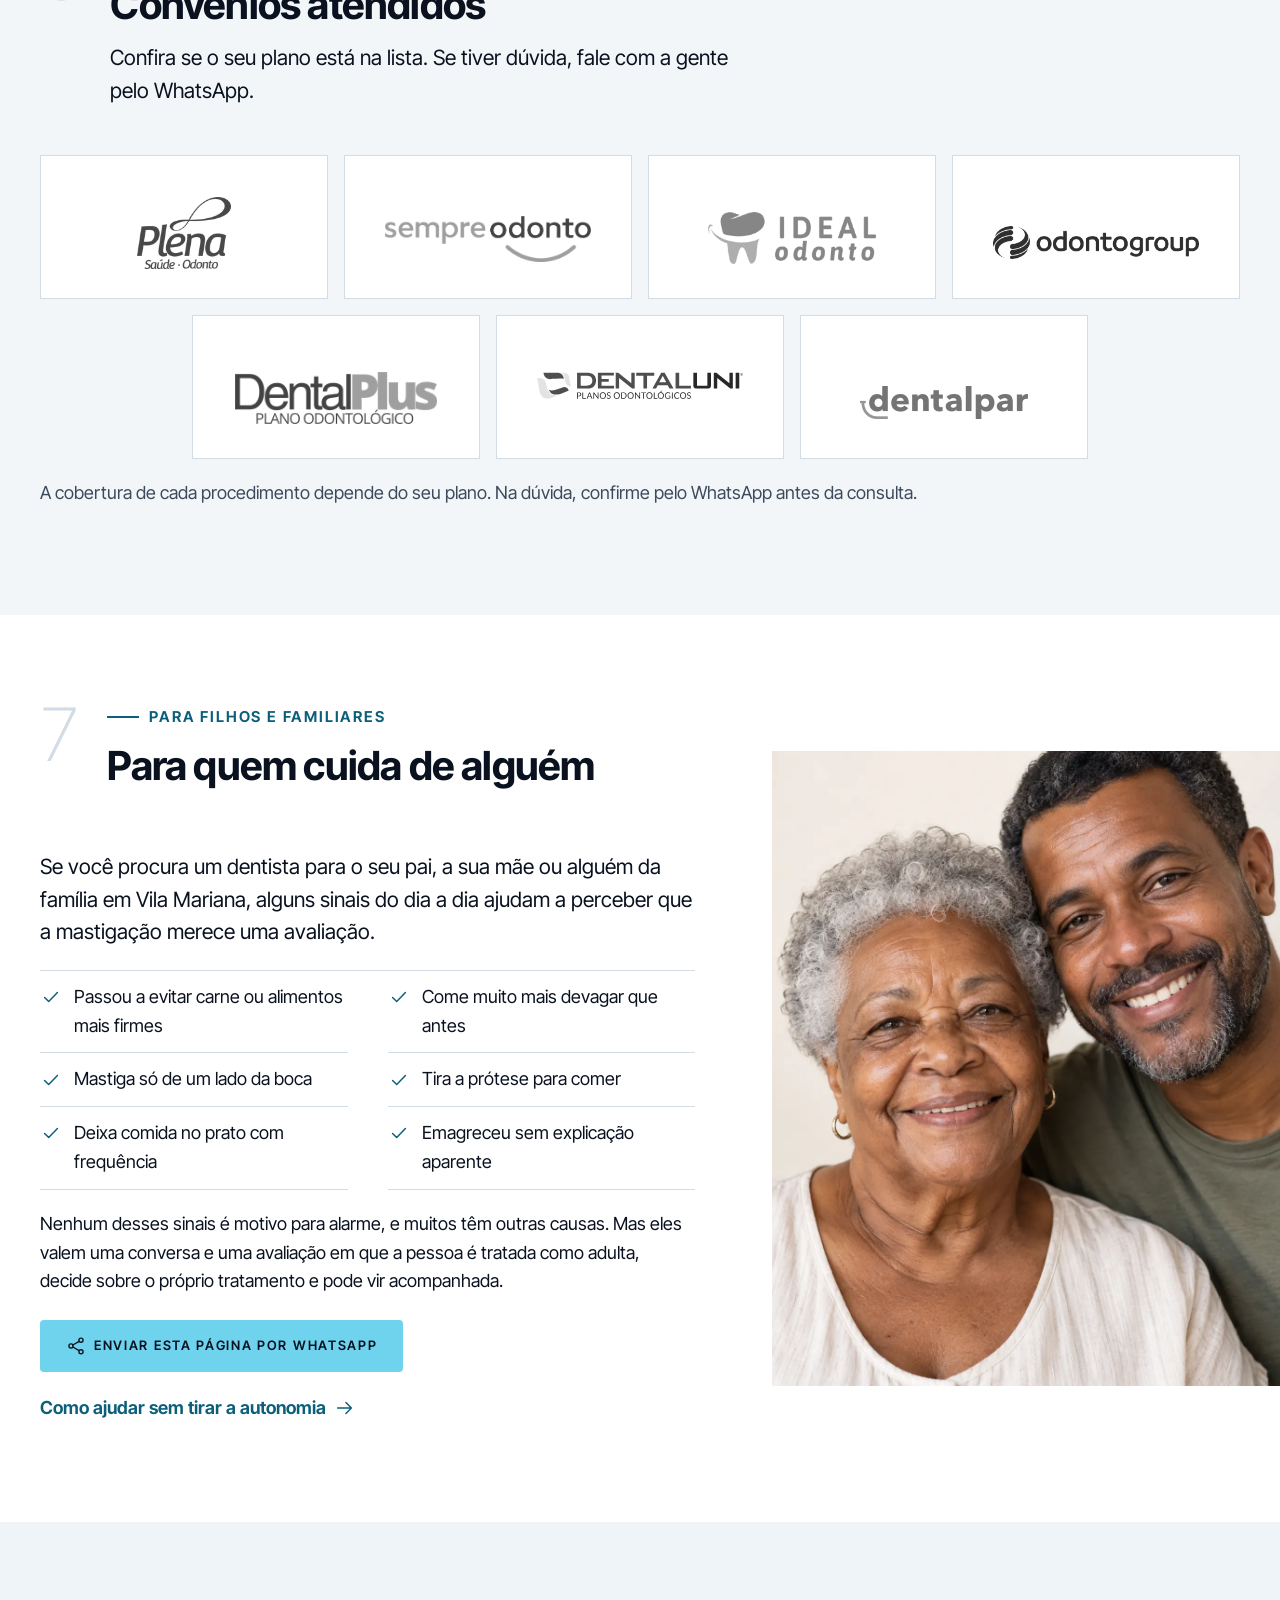
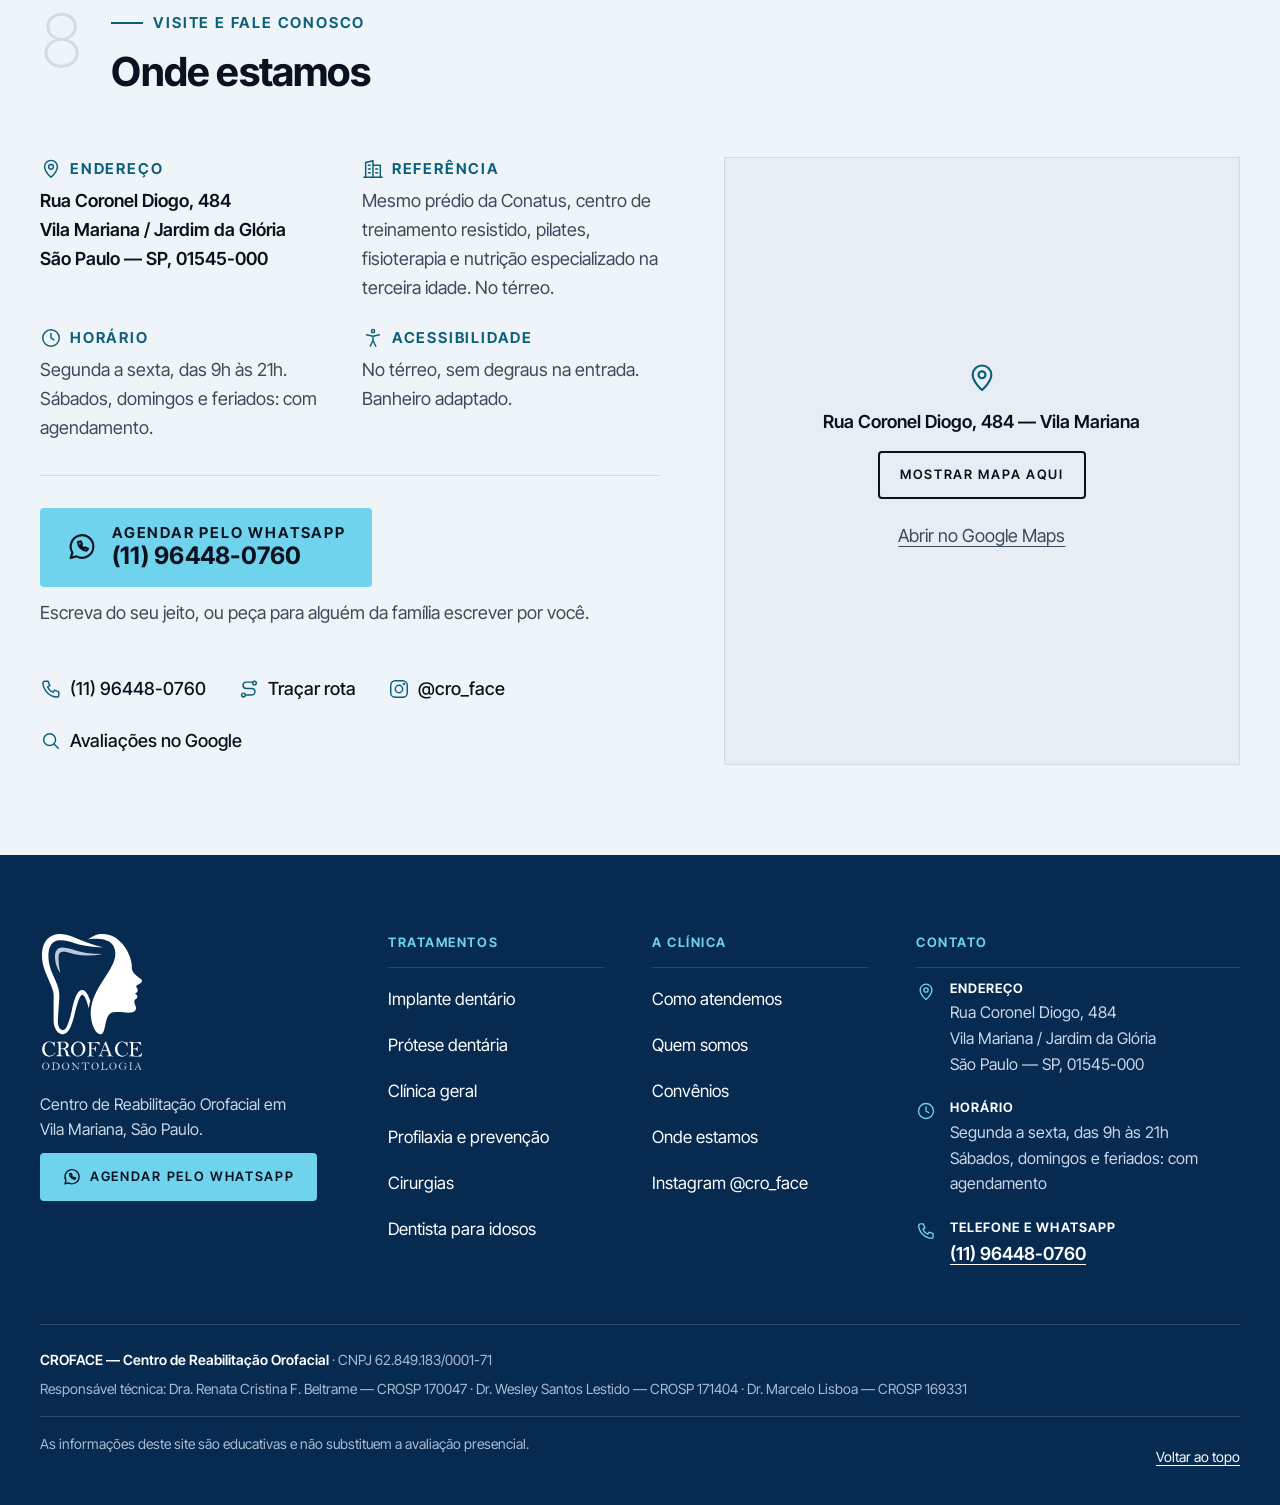
==== commit dadce462: "Abertura com o logo se desenhando e novo recorte da capa de Prótese - Abertura: na primeira página d" ====
--- a/index.html
+++ b/index.html
@@ -45,7 +45,8 @@
 <link rel="preload" href="/assets/fonts/inter-tight-var-latin.woff2" as="font" type="font/woff2" crossorigin>
 <link rel="preload" href="/assets/fonts/allura-latin.woff2" as="font" type="font/woff2" crossorigin>
 <link rel="preload" as="image" type="image/webp" href="/assets/img/hero-atendimento.webp" imagesrcset="/assets/img/hero-atendimento-960.webp 960w, /assets/img/hero-atendimento.webp 1920w" imagesizes="100vw" fetchpriority="high">
-<link rel="stylesheet" href="/assets/css/site.css?v=60">
+<script src="/assets/js/intro.js?v=1"></script>
+<link rel="stylesheet" href="/assets/css/site.css?v=62">
 <script src="/assets/js/site.js?v=23" defer></script>
 <script type="application/ld+json">
 {
@@ -96,6 +97,7 @@
 </script>
 </head>
 <body>
+<div class="intro-loader" aria-hidden="true"><svg viewBox="3446 3562 15573 20921" focusable="false"><path class="lg-tooth" pathLength="1" d="M3745.7 6936.9c0,634.5 18.4,944.6 171.0,1553.5 78.3,312.5 213.4,747.6 329.3,1034.2l680.6 1605.4c218.9,492.6 513.3,1194.3 556.2,1729.8 19.2,240.0 0.6,1468.6 0.6,1817.4 0,610.5 0,1221.0 0,1831.5 0,553.6 15.8,890.1 215.6,1375.2 19.7,47.8 46.7,118.1 74.0,166.5 108.4,192.1 140.1,244.2 275.7,406.1 36.7,43.8 73.5,78.0 116.2,111.0 248.7,192.0 392.4,266.9 746.4,267.2l2.9 0c338.6,-0.3 625.9,-286.2 809.3,-540.3 397.7,-551.1 672.9,-1513.7 839.8,-2181.5 148.1,-592.7 732.4,-3187.1 1197.8,-3187.1 446.0,0 781.2,1338.1 917.4,1756.3 16.4,50.5 30.2,101.9 42.2,144.9 9.5,34.5 9.7,39.3 20.6,72.9l35.7 71.2c0,-209.6 94.4,-687.2 144.2,-898.5 61.1,-259.6 79.9,-145.9 -12.5,-396.2 -184.1,-498.4 -544.7,-1445.8 -1161.1,-1445.8 -167.6,0 -300.6,72.5 -396.9,151.2 -312.4,255.2 -485.6,655.1 -632.6,1025.1 -52.3,131.6 -93.9,263.7 -141.9,406.2 -94.9,282.3 -278.7,1003.9 -342.6,1328.4 -142.4,723.3 -447.6,1891.3 -771.9,2543.5 -113.6,228.4 -307.5,548.1 -601.6,548.1 -520.3,0 -748.6,-735.9 -748.6,-1283.4l93.3 -1684.7c0.4,-59.6 7.0,-67.1 11.6,-108.7l70.7 -1078.9c68.3,-617.4 89.0,-1345.7 -55.5,-1940.3 -30.2,-124.1 -57.1,-240.3 -95.0,-359.5 -162.3,-511.0 -272.5,-703.8 -460.6,-1156.9l-144.9 -322.9c-24.0,-58.1 -49.4,-109.4 -74.7,-165.8 -373.6,-831.7 -748.4,-1765.5 -748.4,-2968.1 0,-846.7 193.5,-1738.1 861.2,-2146.7 327.6,-200.5 573.1,-232.9 970.3,-232.9 755.9,0 1535.1,260.8 2237.6,489.6 120.7,39.3 233.7,64.4 354.3,100.2l559.6 135.5c801.5,159.0 1365.1,247.1 2209.3,290.6 288.0,14.8 587.1,40.1 882.3,40.1 -14.7,-12.8 10.2,-2.5 -32.7,-20.6 -6.9,-2.9 -46.7,-13.1 -52.3,-14.4 -43.1,-10.3 -65.2,-15.5 -107.5,-26.1 -71.6,-18.0 -128.3,-33.5 -199.7,-54.2 -947.7,-274.7 -1766.7,-531.8 -2693.8,-902.3l-1455.2 -590.1c-585.7,-234.8 -1106.1,-370.3 -1847.4,-370.4l-2.0 0c-672.5,0.1 -1343.0,240.5 -1800.7,698.5 -600.7,601.1 -845.5,1542.6 -845.5,2376.3z"/><path class="lg-arc" pathLength="1" d="M5684.2 7164.2c0,721.2 115.4,1183.6 366.5,1785.9 22.5,54.1 41.0,82.8 63.1,137.3l206.4 381.7c33.7,51.1 131.3,209.6 166,235.0l-85.8 -488.9c-30.3,-169.0 -53.2,-321.1 -78.5,-496.2 -46.5,-321.5 -165.7,-1481.2 -38.1,-1837.5 211.6,-590.8 1139.0,-328.6 1552.8,-225.2 273.9,68.4 549.6,155.3 829.8,212.9 1350.2,277.4 2637.9,224.7 3990.7,8.6l100.3 -19.9c19.2,-7.8 15.2,-7.3 25.6,-14.5 -1971.3,0 -2904.4,-145.0 -4563.7,-690.3 -469.7,-154.3 -1542.0,-456.3 -1981.8,-160.0 -74.7,50.3 -93.5,62.9 -155.6,125.0 -235.7,235.7 -397.7,648.3 -397.7,1046.1z"/><path class="lg-face" pathLength="1" d="M10617.3 4690.9c81.1,0 603.3,-102.0 802.0,-107.0 165.5,-4.2 336.8,-26.6 534.8,-26.6 559.0,0 1275.0,106.3 1759.1,393.2 321.3,190.5 593.9,435.0 763.3,774.1 394.1,789.0 280.4,1701.4 -62.1,2482.7 -486.9,1110.4 -1377.8,2308.8 -2026.6,3387.7 -492.1,818.3 -958.8,1756.0 -1179.5,2697.5 -212.8,908.4 -223.5,1483.4 -65.9,2413.3 106.2,626.6 415.1,1545.8 915.6,1958.7 104.9,86.5 253.4,156.8 399.5,170.6l99.5 0c84.3,-8.5 164.1,-40.1 229.7,-103.2 254.1,-244.3 363.3,-936.5 436.3,-1301.6 20.2,-100.9 37.8,-184.6 60.2,-287.3 20.7,-95.2 40.5,-188.0 66.8,-280.7 130.1,-459.0 327.0,-1070.7 821.3,-1250.8 309.9,-112.9 932.5,-106.4 1284.6,-77.5l1270.8 79.5c242.5,-13.4 545.1,-31.3 757.8,-137.8 195.3,-97.8 338.3,-271.5 338.3,-557.3 0,-176.9 -86.5,-363.7 -141.3,-500.3 -378.6,-943.5 328.5,-693.6 328.5,-1130.6 0,-139.3 2.5,-246.8 -103.0,-351.5 -39.4,-39.1 -163.7,-128.6 -217.8,-143.1 25.1,-34.2 124.5,-94.1 183.8,-150.4 151.4,-143.6 203.8,-185.5 203.8,-451.2 0,-226.0 -213.9,-235.7 -213.9,-534.7 0,-184.4 650.5,-334.2 802.6,-627.8 29.9,-57.7 47.4,-107.0 53.0,-151.2l0 -59.5c-11.0,-79.6 -68.3,-145.2 -168.0,-223.1 -287.1,-224.3 -838.2,-643.4 -1056.2,-922.3 -380.2,-486.3 -259.1,-719.5 -315.2,-1275.6 -59.1,-585.9 -324.7,-1310.8 -572.6,-1806.9 -240.2,-480.7 -444.6,-763.0 -775.2,-1189.9 -30.4,-39.3 -58.0,-66.6 -91.7,-108.8l-718.1 -672.1c-564.2,-422.6 -1288.9,-756.1 -2037.2,-756.3l-258 0c-234.5,1.7 -454.1,13.0 -697.1,74.7 -145.6,36.9 -273.7,75.4 -400.1,134.6 -334.2,156.6 -652.2,372.1 -958.2,579.1l-53.2 40.3z"/><path class="lg-word" pathLength="1" d="M6553.1 20987.7l-13.3 -307.4c0,-225.7 13.3,-403.5 13.3,-628.3 173.9,0 503.8,-103.7 692.2,83.1 213.4,211.6 197.8,605.1 -130.2,773.0 -113.3,58.0 -384.8,79.6 -562.0,79.6zm-628.3 -1002.6l0 40.1c204.1,47.5 264.3,21.0 300.3,247.7 13.4,84.3 0.0,170.5 12.7,254.6 16.0,106.1 7.7,981.3 7.7,1128.6 0,469.6 -156.8,386.4 -334.2,427.8l0 40.0c109.8,25.5 852.7,25.5 962.5,0 -26.9,-101.0 -140.0,-18.7 -237.6,-96.6 -88.0,-70.3 -71.8,-123.2 -91.0,-256.5 -24.5,-170.1 -5.5,-500.9 -5.5,-689.6 179.1,-41.7 412.1,-26.3 540.7,60.8 124.5,84.3 170.2,285.9 202.2,466.1 105.8,595.8 63.6,519.5 634.7,528.9l146.2 0.2 0 -53.4c-113.9,-26.5 -236.2,-16.2 -328.8,-152.4 -138.8,-204.2 -90.4,-513.3 -261.1,-701.3l-292.3 -202.2c69.2,-5.7 254.9,-84.4 311.9,-115.8 339.6,-187.4 397.6,-835.7 -303.6,-948.5 -92.9,-14.9 -724.2,-9.3 -850.9,-5.5l-414 27.1z"/><path class="lg-word" pathLength="1" d="M8451.5 21041.2c0,-280.3 55.7,-506.0 184.4,-697.9 205.1,-305.8 516.4,-410.0 822.7,-229.0 239.2,141.3 409.9,533.3 409.9,833.3 0,349.7 -14.9,480.8 -173.6,788.9 -84.2,163.6 -264.2,334.0 -468.1,334.0 -192.8,0 -251.8,2.9 -425.5,-109.2 -249.1,-160.9 -349.8,-621.6 -349.8,-920.1zm-374.3 13.3c0,165.5 34.9,342.7 83.8,464.2 29.3,72.9 51.1,119.3 89.7,177.6 187.4,283.3 499.4,490.7 900.3,470.6 190.6,-9.5 308.2,-36.8 441.5,-105.1 225.3,-115.5 425.8,-330.1 539.1,-557.1 142.9,-286.4 147.5,-641.4 17.5,-931.4l-150.3 -237.3c-115.4,-128.1 -163.0,-201.1 -359.8,-295.2 -345.3,-165.1 -773.2,-115.8 -1082.5,116.0 -269.8,202.4 -479.3,556.3 -479.3,897.6z"/><path class="lg-word" pathLength="1" d="M16793.8 19985.1c8.4,101.8 106.8,50.5 216.7,130.8 90.8,66.3 49.7,148.7 67.6,279.9 13.9,102 5.6,218.5 9.2,338.3 1.8,62.5 19.7,90.3 12.3,157.5 -35.4,319.6 59.3,1002.8 -102.5,1128.3 -78.5,60.8 -183.1,44.7 -214.8,52.5 -57.4,14.0 -36.9,4.8 -42.0,51.4 67.8,32.5 215.4,13.4 307.4,13.3 121.7,-0.0 197.3,14.1 307.3,13.5 221.4,-1.2 411.2,13.1 641.8,13.1l628.3 0c2.8,-126.1 148.0,-477.9 93.5,-574.8 -140.7,37.5 -73.2,494.6 -909.0,494.6 -425.5,0 -427.8,-180.9 -427.8,-561.5 0,-525.8 -28.4,-466.0 79.7,-456.4 92.4,8.2 226.2,-7.8 352.2,51.1 132.8,62.2 160.5,184.8 196.3,338.4l53.4 0c0,-114.3 -6.6,-596.4 7.7,-687.5 8.4,-53.3 21.6,-180.9 -38.7,-140.3 -69.2,46.6 -33.8,346.5 -410.1,346.5l-240.6 0c0,-163.2 -5,-430.5 11.4,-576.8 5.8,-52.4 -0.0,-106.1 1.5,-158.9 1.9,-68.1 13.8,-73.3 13.8,-146.6 69.7,0 81.3,-8.2 134.3,-12.6l276.3 -10.4c122.4,10.2 267.4,5.4 378.5,62.8 139.9,72.2 212.5,164 303.3,284.8 16.6,22.1 122.3,211.7 115.6,74.2 -3.3,-68.5 -73.5,-440.2 -98.6,-492.3 -450.0,0 -867.5,10.4 -1310.1,-13.4 -68.1,-3.6 -396.8,-19.9 -414.5,0.0z"/><path class="lg-word" pathLength="1" d="M10497.0 20025.2c8.7,105.4 98.3,37.6 209.4,84.6 75.2,31.8 97.5,102.5 108.0,186.1 27.9,223.3 91.0,1650.9 -68.1,1756.6 -55.9,37.1 -138.0,22.2 -177.2,38.5 -56.8,23.7 -24.2,20.1 -18.6,32.9 7.5,17.7 -12.6,29.1 92.5,27.7l362.1 -14.6c146.5,-0.2 331.7,42.1 454.4,13.5 -12.6,-151.7 -320.8,46.1 -320.8,-320.8l0 -788.7c176.5,0 386.7,-21.9 498.3,103.3 32.6,36.6 54.8,75.4 68.4,132.0 17.2,72.0 -2.9,114.8 48.2,152.3 70.6,-18.8 54.1,-85.3 53.5,-173.7 -0.8,-124.1 14.1,-638.8 -0.0,-668.5 -129.3,2.8 -8.4,102.9 -143.4,257.6 -126.5,145.0 -313.4,116.6 -525.0,116.6 0,-105.8 8.0,-771.7 25.0,-817.1 18.3,-49.0 41.5,-44.6 104.4,-55.9 406.5,-73.2 818.5,-6.7 1044.1,341.3 13.9,21.5 29.1,52.2 52.0,62.8 84.5,38.9 31.2,-145.2 9.8,-258.5 -12.4,-66.0 -22.2,-248.3 -85.8,-248.3l-1791.4 40.1z"/><path class="lg-word" pathLength="1" d="M14668.1 21014.5c0,491.9 169.9,850.2 614.7,1069.7 419.6,207.0 894.3,98.8 1193.3,-237.5 230.6,-259.4 125.2,-358.1 32.4,-194.8 -20.5,36.2 -33.2,56.2 -56.7,90.2 -217.2,314.8 -607.3,421.0 -945.9,226.0 -175.5,-101.0 -334.3,-313.3 -401.8,-507.2 -67.2,-193.1 -66.9,-373.9 -61.9,-580.5 1.4,-60.4 16.9,-140.2 30.3,-196.9 183.2,-774.6 962.8,-980.7 1391.5,-101.2 28.0,57.5 24.5,92.6 89.1,97.9 25.2,-52.5 -5.7,-447.5 -14.0,-560.8 -6.5,-89.9 -5.4,-147.7 -52.8,-147.7 -60.1,0 -10.1,46.4 -160.4,147.0l-262.2 -125.4c-417.8,-139.3 -805.3,-17.0 -1078.0,255.6 -180.7,180.7 -317.4,491.7 -317.4,765.4z"/><path class="lg-word" pathLength="1" d="M3772.4 20987.7c0,301.4 14.2,495.7 194.9,754.2 34.3,49.2 80.2,105.1 122.2,145.1 84.2,80.2 207.1,160.7 314.7,206.6 457.5,194.9 938.2,70.4 1203.4,-286.6 16.9,-22.8 189.3,-231.1 76.3,-231.1 -42.5,0 -53.6,40.6 -72.8,74.2 -276.6,484.7 -834.9,597.2 -1253.8,89.4 -433.5,-525.5 -220.0,-1727.8 497.8,-1727.8 517.4,0 725.5,630.6 753.3,653.5 98.3,81.2 50.8,-132.2 48.7,-172.1 -8.0,-159.7 -8.7,-387.0 -40.0,-521.4 -80.1,1.7 -57.6,12.8 -97.7,62.6 -28.6,35.6 -50.7,46.7 -76.0,84.4 -414.9,-219.5 -784.6,-275.0 -1200.5,2.6 -152.4,101.7 -292.8,261.2 -367.5,434.6 -48.7,113.3 -103.0,276.6 -103.0,431.7z"/><path class="lg-word" pathLength="1" d="M12823.2 21201.6c47.4,-98.7 276.5,-820.4 360.9,-882.3 23.4,100.4 123.0,316.6 165.4,436.1 28.4,80.0 53.6,143.5 84.6,222.8l84.1 223.3c-114.6,0 -248.9,6.5 -361.0,0.0 -164.9,-9.5 -163.8,-0.0 -334.1,-0.0zm445.2 -1270.0l23.1 0c26.0,8.5 54.5,46.2 87.5,125.9l405 1052.2c74.9,207.4 149.5,413.5 228.9,613.3 31.6,79.5 84.8,219.6 137.0,277.3 113.0,125.1 254.2,32.6 264.0,150.3 -67.2,15.6 -340.6,-13.3 -467.9,-13.3 -123.6,0 -434.7,22.3 -481.2,0 7.2,-86.9 35.1,-36.4 167.7,-72.9 278.3,-76.6 -57.0,-549.8 -74.1,-755.9l-775.4 0c-15.5,186.3 -329.0,629.7 -35.1,743.6 142.5,55.2 172.9,1.3 182.1,85.2 -55.7,26.7 -300.6,0 -401.0,0 -114.2,0 -295.6,15.2 -360.9,0 13.4,-161.0 189.6,88.6 385.7,-443.1 184.3,-499.9 366.3,-1009.6 571.1,-1501.0 50.1,-120.3 92.5,-244.9 143.4,-261.6z"/><path class="lg-sub" pathLength="1" d="M5764.4 24142.8c-275.2,0 -228.1,-164 -227.7,-481.7l23.4 -377.5c22.1,-170.8 -66.1,-156.7 204.2,-156.7 428.7,0 569.3,578.5 317.1,878.6 -69.2,82.4 -170.2,137.3 -317.1,137.3zm97.7 40.1l-203.1 0c-65.5,-3.0 -103.9,-13.9 -188.6,-13.4l-294.2 0.0c113.8,-155.3 213.9,231.9 213.9,-695.1 0,-307.8 19.8,-335.4 -147.0,-374.3l0 -26.7c70.9,0 143.8,-1.6 214.5,-0.4 37,0.6 76.5,7.7 94.7,8.2 138.2,4.0 437.8,-50.1 649.6,129.6 346.1,293.7 215.6,804.4 -141.3,934.1 -63.3,23.0 -126.7,33.8 -198.3,38.1z"/><path class="lg-sub" pathLength="1" d="M11726.9 24129.4c-136.8,0 -240.7,-26.6 -312.3,-168.9 -94.7,-188.1 -111.5,-504.0 7.0,-684.5 209.2,-318.4 639.5,-167.6 639.5,358.8 0,216.1 -125.1,494.6 -334.2,494.6zm-23.2 -1069.5l55.2 0c124.7,6.6 247.5,58.7 345.6,170.4 381.1,434.2 -32.1,952.5 -391.0,952.5l-80.2 0c-275.8,0 -494.6,-263.3 -494.6,-561.4 0,-303.4 278.9,-546.5 564.9,-561.5z"/><path class="lg-sub" pathLength="1" d="M3932.8 23594.7c0,-95.5 46.8,-251.0 87.8,-313.2 235.8,-358.3 634.1,-94.0 634.1,259.7l0 133.6c0,197.8 -131.0,454.5 -320.8,454.5 -150.2,0 -243.0,-20.7 -321.4,-173.2 -38.6,-75.1 -79.6,-247.1 -79.6,-361.5zm-187.1 -13.3l0 93.5c0,257.6 237.8,508.0 494.6,508.0l80.2 0c254.5,0 534.7,-259.5 534.7,-601.6 0,-492.3 -725.0,-765.8 -1042.5,-213.7 -21.5,37.5 -67.0,156.4 -67.0,213.7z"/><path class="lg-sub" pathLength="1" d="M14414.1 24129.4c-140.5,0 -243.7,-5.6 -333.9,-160.7 -170.0,-292.5 -70.7,-855.3 253.7,-855.3l53.4 0c264.4,0 446.0,460.4 254.2,829.1 -23.1,44.4 -46.6,82.9 -83.1,117.3 -28.3,26.7 -94.7,69.5 -144.3,69.5zm-30.6 53.4l-106.8 0c-116.5,-12.2 -233.0,-64.9 -334.1,-170.1 -81.1,-84.3 -143.3,-230.2 -143.3,-391.4 0,-71.1 35.9,-179.1 61.9,-232.1 209.5,-427.9 840.9,-445.9 1019.4,19.7 145.1,378.6 -155.1,739.4 -497.0,773.8z"/><path class="lg-sub" pathLength="1" d="M6914.1 23608.1c0,-218.6 125.6,-494.6 334.2,-494.6l53.4 0c186.8,0 334.2,237.1 334.2,427.8l0 133.6c0,197.8 -131.0,454.5 -320.8,454.5 -150.2,0 -243.0,-20.7 -321.4,-173.2 -36.0,-70.1 -79.6,-241.3 -79.6,-348.1zm394.4 574.8l-100.9 0c-62.6,-5.9 -125.7,-23.1 -186.9,-53.1 -37.2,-18.2 -50.3,-23.6 -83.2,-50.4 -24.2,-19.6 -46.9,-34.8 -65.3,-54.9 -122.9,-134.6 -145.1,-250.2 -145.1,-429.7 0,-148.2 104.2,-301.9 183.4,-378.0 365.6,-350.8 926.1,-56.7 926.1,364.6 0,329.1 -247.1,574.9 -527.9,601.6z"/><path class="lg-sub" pathLength="1" d="M8170.8 23126.8c192.2,4.2 213.9,244.5 213.9,401.0 0,502.1 57.7,601.6 -187.1,601.6l0 40.1c109.2,0 396.0,21.1 467.9,-13.3 -34.8,-47.5 -17.4,-16.9 -87.9,-32.4 -130.1,-28.6 -117.4,-151.3 -127.0,-274.0 -12.2,-157.3 -12.3,-332.0 -12.3,-509.0 37.2,24.9 52.1,59.4 90.1,96.9 129.1,127.2 419.7,498.7 554.8,635.0 22.1,22.3 23.6,23.1 43.9,49.6 30.2,39.2 7.6,33.3 59.6,47.2 39.1,-81.5 14.3,-787.6 27.7,-908.0 10.7,-96.5 77.5,-134.6 186.1,-134.6l0 -40.1 -454.5 40.1c274.6,6.1 213.9,249.4 213.9,628.3 0,67.1 -12.0,59.8 -13.3,120.3 -54.0,-36.2 -162.3,-181.4 -210.3,-230.8l-152.6 -168.2c-24.1,-30.1 -25.1,-35.7 -54.7,-65.5l-149.4 -171.4c-158.4,-203.9 -141.1,-152.7 -408.7,-152.7l0 40.1z"/><path class="lg-sub" pathLength="1" d="M15243.0 23594.7l0 80.2c0,260.3 277.2,508.0 534.7,508.0 269.1,0 278.0,-18.3 521.3,-147.0l13.3 -307.4c146.9,-77.7 102.1,-5.5 147.0,-66.8 -44.7,-61.0 -131.0,-14.1 -240.1,-12.8 -93.1,1.1 -187.9,-0.5 -281.2,-0.5 20.9,78.3 58.3,17.0 134.3,52.8 85.6,40.3 66.2,173.6 66.2,281.3 0,42.6 -61.2,88.7 -91.0,109.4 -103.5,71.8 -230.9,58.3 -336.9,11.1 -142.4,-63.4 -267.1,-239.5 -267.1,-414.7 0,-195.4 -0.5,-270.8 120.0,-441.4 145.5,-205.9 494.0,-208.9 671.6,77.6 33.4,54.0 28.6,93.2 90.6,109.8 0,-68.8 -8.5,-137.5 -16.7,-210.5 -21.4,-189.7 -38.9,-70.1 -76.8,-70.1 -73.8,0 -110.3,-31.7 -162.1,-51.7 -64.4,-24.9 -128.9,-38.2 -192.1,-41.8l-67.9 0c-309.3,16.9 -567.0,265.1 -567.0,534.7z"/><path class="lg-sub" pathLength="1" d="M9668.1 23354.0l40.1 0c21.7,-93.1 81.3,-150.2 160.0,-187.5 92.2,-43.7 190.0,-35.0 294.5,-26.3 0,101.2 37.4,818.8 -12.7,923.1 -14.0,29.2 -36.3,47.9 -75.5,58.1 -75.6,19.7 -81.2,-18.1 -98.9,48.1 117.1,0 505.1,20.1 574.8,-13.3 -45.5,-62.1 -159.8,7.3 -196.9,-110.5 -27.8,-88.3 -14.9,-332.1 -16.4,-451.5 -0.8,-71.9 -12.1,-78.8 -14.5,-146.2l13.9 -307.7c191.7,0 309.3,-24.0 419.7,141.7 34.6,51.9 21.3,43.8 74.9,72.1 12.3,-53.0 -5.5,-239.9 -19.9,-260.7 -23.3,-33.6 -89.5,-21.6 -134.6,-14.4 -161.8,26 -940.6,-5.7 -941.5,-5.5 -65.3,14.3 -66.8,212.4 -66.8,280.7z"/><path class="lg-sub" pathLength="1" d="M12555.8 23113.4c111.1,2.4 173.8,60.0 173.8,173.8l0 681.8c0,123.2 -66.4,171.1 -187.1,173.8l0 26.7c97.6,22.7 773.2,0 962.5,0 8.9,-107.6 53.4,-237.3 53.4,-347.5l-40.1 0c-22.3,95.7 -170.4,253.1 -264.6,283.4 -28.3,9.1 -215.3,23.5 -249.5,17.9 -159.4,-25.8 -114.0,-198.3 -114.0,-488.5 0,-131.8 14.5,-231.7 12.9,-347.9 -2.2,-168.2 59.2,-143.5 187.5,-173.4l0 -26.7c-96.8,-23.1 -51.8,-15.3 -164.5,-3.2 -52.6,5.6 -65.4,-7.2 -116.1,-10.1 -78.9,-4.5 -173.4,0.0 -254.1,0.0l0 40.1z"/><path class="lg-sub" pathLength="1" d="M18090.6 23260.5c22.7,97.5 129.3,294.4 160.4,427.8l-334.2 0c4.5,-54.2 87.5,-257.3 116.3,-324.7l57.4 -103.0zm628.3 882.3l0 40.0c-57.9,-1.2 -54.7,-11.9 -119.8,-13.8l-361.4 -26.2c111.7,-26.0 167.8,-12.2 119.3,-159.2 -20.5,-62.3 -52.3,-172.4 -79.2,-228.4l-387.7 0c-46.6,97.2 -80.2,190.3 -80.2,334.2 66.9,44.8 60.2,33.2 147.0,53.4l-387.7 26.7c18.8,-70.5 58.6,-15.9 124.3,-89.5 64.9,-72.8 253.2,-627.5 309.0,-760.4 74.1,-176.4 81.0,-257.7 168.1,-259.6l228.9 586.5c36.7,102.2 71.1,196.5 112.8,301.6 42.4,107.2 64.3,191.5 206.3,194.7z"/><path class="lg-sub" pathLength="1" d="M16807.2 23086.7c64.4,87.9 135.3,-50.7 133.7,267.3 -0.7,145.6 13.3,248.7 13.3,401.1 0,124.9 -13.3,203.2 -13.3,334.2 -138.4,92.7 -68.2,-4.2 -120.3,66.8 69.2,33.2 336.1,13.3 441.1,13.3 -45.5,-170.4 -160.4,239.3 -160.4,-601.6 0,-622.8 73.6,-362.8 160.4,-481.2 -43.3,-24.3 -437.0,-21.3 -454.5,0z"/></svg></div>
 <a class="skip-link" href="#conteudo">Pular para o conteúdo</a>
 
 <!-- ============================================================
@@ -131,7 +133,7 @@
           <a class="nav__link nav__trigger" href="/#tratamentos" aria-expanded="false" aria-controls="mega-tratamentos">Tratamentos <svg class="icon icon--xs nav__caret" aria-hidden="true"><use href="/assets/icons.svg#i-chevron"/></svg></a>
           <div class="mega" id="mega-tratamentos">
             <div class="mega__inner">
-              <ul class="mega__thumbs"><li><a class="mega__thumb" href="/implante-dentario-vila-mariana/"><picture><source type="image/webp" srcset="/assets/img/implante-thumb.webp"><img src="/assets/img/implante-thumb.jpg" alt="Prótese sobre implantes nas mãos do dentista" width="480" height="360" loading="lazy" decoding="async"></picture><span>Implante dentário <svg class="icon icon--sm" aria-hidden="true"><use href="/assets/icons.svg#i-arrow"/></svg></span></a></li><li><a class="mega__thumb" href="/protese-dentaria-vila-mariana/"><picture><source type="image/webp" srcset="/assets/img/protese-thumb.webp"><img src="/assets/img/protese-thumb.jpg" alt="Dr. Marcelo Lisboa ajusta uma prótese na bancada" width="480" height="360" loading="lazy" decoding="async"></picture><span>Prótese dentária <svg class="icon icon--sm" aria-hidden="true"><use href="/assets/icons.svg#i-arrow"/></svg></span></a></li><li><a class="mega__thumb" href="/clinica-geral-vila-mariana/"><picture><source type="image/webp" srcset="/assets/img/clinica-thumb.webp"><img src="/assets/img/clinica-thumb.jpg" alt="Dra. Renata Beltrame no consultório da CROFACE" width="480" height="360" loading="lazy" decoding="async"></picture><span>Clínica geral <svg class="icon icon--sm" aria-hidden="true"><use href="/assets/icons.svg#i-arrow"/></svg></span></a></li><li><a class="mega__thumb" href="/limpeza-e-prevencao-vila-mariana/"><picture><source type="image/webp" srcset="/assets/img/profilaxia-atendimento-thumb.webp"><img src="/assets/img/profilaxia-atendimento-thumb.jpg" alt="Dra. Renata Beltrame faz a profilaxia de um paciente no consultório da CROFACE" width="480" height="360" loading="lazy" decoding="async"></picture><span>Profilaxia e prevenção <svg class="icon icon--sm" aria-hidden="true"><use href="/assets/icons.svg#i-arrow"/></svg></span></a></li><li><a class="mega__thumb" href="/cirurgias-odontologicas-vila-mariana/"><picture><source type="image/webp" srcset="/assets/img/cirurgia-equipe-thumb.webp"><img src="/assets/img/cirurgia-equipe-thumb.jpg" alt="Dr. Wesley Lestido e Dr. Marcelo Lisboa durante uma cirurgia no consultório da CROFACE" width="480" height="360" loading="lazy" decoding="async"></picture><span>Cirurgias <svg class="icon icon--sm" aria-hidden="true"><use href="/assets/icons.svg#i-arrow"/></svg></span></a></li><li><a class="mega__thumb" href="/dentista-para-idosos-vila-mariana/"><picture><source type="image/webp" srcset="/assets/img/idosos-thumb.webp"><img src="/assets/img/idosos-thumb.jpg" alt="Dr. Marcelo Lisboa em atendimento a paciente idosa" width="480" height="360" loading="lazy" decoding="async"></picture><span>Dentista para idosos <svg class="icon icon--sm" aria-hidden="true"><use href="/assets/icons.svg#i-arrow"/></svg></span></a></li></ul>
+              <ul class="mega__thumbs"><li><a class="mega__thumb" href="/implante-dentario-vila-mariana/"><picture><source type="image/webp" srcset="/assets/img/implante-thumb.webp"><img src="/assets/img/implante-thumb.jpg" alt="Prótese sobre implantes nas mãos do dentista" width="480" height="360" loading="lazy" decoding="async"></picture><span>Implante dentário <svg class="icon icon--sm" aria-hidden="true"><use href="/assets/icons.svg#i-arrow"/></svg></span></a></li><li><a class="mega__thumb" href="/protese-dentaria-vila-mariana/"><picture><source type="image/webp" srcset="/assets/img/protese-capa-thumb.webp"><img src="/assets/img/protese-capa-thumb.jpg" alt="Dr. Marcelo Lisboa ajusta uma prótese na bancada" width="480" height="360" loading="lazy" decoding="async"></picture><span>Prótese dentária <svg class="icon icon--sm" aria-hidden="true"><use href="/assets/icons.svg#i-arrow"/></svg></span></a></li><li><a class="mega__thumb" href="/clinica-geral-vila-mariana/"><picture><source type="image/webp" srcset="/assets/img/clinica-thumb.webp"><img src="/assets/img/clinica-thumb.jpg" alt="Dra. Renata Beltrame no consultório da CROFACE" width="480" height="360" loading="lazy" decoding="async"></picture><span>Clínica geral <svg class="icon icon--sm" aria-hidden="true"><use href="/assets/icons.svg#i-arrow"/></svg></span></a></li><li><a class="mega__thumb" href="/limpeza-e-prevencao-vila-mariana/"><picture><source type="image/webp" srcset="/assets/img/profilaxia-atendimento-thumb.webp"><img src="/assets/img/profilaxia-atendimento-thumb.jpg" alt="Dra. Renata Beltrame faz a profilaxia de um paciente no consultório da CROFACE" width="480" height="360" loading="lazy" decoding="async"></picture><span>Profilaxia e prevenção <svg class="icon icon--sm" aria-hidden="true"><use href="/assets/icons.svg#i-arrow"/></svg></span></a></li><li><a class="mega__thumb" href="/cirurgias-odontologicas-vila-mariana/"><picture><source type="image/webp" srcset="/assets/img/cirurgia-equipe-thumb.webp"><img src="/assets/img/cirurgia-equipe-thumb.jpg" alt="Dr. Wesley Lestido e Dr. Marcelo Lisboa durante uma cirurgia no consultório da CROFACE" width="480" height="360" loading="lazy" decoding="async"></picture><span>Cirurgias <svg class="icon icon--sm" aria-hidden="true"><use href="/assets/icons.svg#i-arrow"/></svg></span></a></li><li><a class="mega__thumb" href="/dentista-para-idosos-vila-mariana/"><picture><source type="image/webp" srcset="/assets/img/idosos-thumb.webp"><img src="/assets/img/idosos-thumb.jpg" alt="Dr. Marcelo Lisboa em atendimento a paciente idosa" width="480" height="360" loading="lazy" decoding="async"></picture><span>Dentista para idosos <svg class="icon icon--sm" aria-hidden="true"><use href="/assets/icons.svg#i-arrow"/></svg></span></a></li></ul>
               <div class="mega__foot">
                 <p>Não sabe qual é o seu caso? Tudo começa por uma avaliação.</p>
                 <a class="btn btn--outline-dark" href="/como-atendemos/">Como é a primeira consulta <svg class="icon" aria-hidden="true"><use href="/assets/icons.svg#i-arrow"/></svg></a>
@@ -257,7 +259,7 @@
   <section class="section section--tint screen" id="tratamentos" aria-labelledby="tratamentos-titulo">
     <div class="container">
       <header class="chapter reveal"><span class="chapter__num" aria-hidden="true">4</span><div><p class="eyebrow eyebrow--dark"><span class="rule" aria-hidden="true"></span>Áreas de atendimento</p><h2 id="tratamentos-titulo">O que tratamos</h2><p class="lead">Arraste para o lado ou use as setas. Cada tratamento tem uma página com o passo a passo, os cuidados e as dúvidas mais comuns.</p></div></header>
-      <div class="carousel carousel--cards reveal" data-carousel><ul class="carousel__track" tabindex="0" aria-label="Tratamentos e páginas da clínica"><li class="carousel__item"><article class="tcard"><picture><source type="image/webp" srcset="/assets/img/implante-hero.webp"><img src="/assets/img/implante-hero.jpg" alt="Prótese sobre implantes nas mãos do dentista, com paciente na cadeira ao fundo" width="720" height="540" loading="lazy" decoding="async"></picture><div class="tcard__body"><p class="tcard__cat">Reabilitação oral</p><h3><a href="/implante-dentario-vila-mariana/">Implante dentário</a></h3><p>Repõe a raiz do dente perdido e sustenta coroa, ponte ou prótese inteira.</p><ul class="tcard__tags"><li>Um dente</li><li>Vários</li><li>Protocolo</li><li>Sobre implantes</li></ul><span class="tcard__go" aria-hidden="true">Ver tratamento <svg class="icon" aria-hidden="true"><use href="/assets/icons.svg#i-arrow"/></svg></span></div></article></li><li class="carousel__item"><article class="tcard"><picture><source type="image/webp" srcset="/assets/img/protese-hero.webp"><img src="/assets/img/protese-hero.jpg" alt="Dr. Marcelo Lisboa ajusta uma prótese na bancada" width="960" height="720" loading="lazy" decoding="async"></picture><div class="tcard__body"><p class="tcard__cat">Reabilitação oral</p><h3><a href="/protese-dentaria-vila-mariana/">Prótese dentária</a></h3><p>Prótese que machuca ou solta pode ser ajustada, refeita ou fixada sobre implantes.</p><ul class="tcard__tags"><li>Fixa</li><li>Removível</li><li>Flexível</li><li>Sobre implantes</li></ul><span class="tcard__go" aria-hidden="true">Ver tratamento <svg class="icon" aria-hidden="true"><use href="/assets/icons.svg#i-arrow"/></svg></span></div></article></li><li class="carousel__item"><article class="tcard"><picture><source type="image/webp" srcset="/assets/img/clinica-hero.webp"><img src="/assets/img/clinica-hero.jpg" alt="Dra. Renata Beltrame no consultório da CROFACE" width="1200" height="900" loading="lazy" decoding="async"></picture><div class="tcard__body"><p class="tcard__cat">Clínica geral</p><h3><a href="/clinica-geral-vila-mariana/">Clínica geral</a></h3><p>Restaurações, sensibilidade, gengiva, dente escurecido e bruxismo.</p><ul class="tcard__tags"><li>Restaurações</li><li>Gengiva</li><li>Canal</li><li>Bruxismo</li></ul><span class="tcard__go" aria-hidden="true">Ver tratamento <svg class="icon" aria-hidden="true"><use href="/assets/icons.svg#i-arrow"/></svg></span></div></article></li><li class="carousel__item"><article class="tcard"><picture><source type="image/webp" srcset="/assets/img/profilaxia-atendimento.webp"><img src="/assets/img/profilaxia-atendimento.jpg" alt="Dra. Renata Beltrame faz a profilaxia de um paciente no consultório da CROFACE" width="960" height="720" loading="lazy" decoding="async"></picture><div class="tcard__body"><p class="tcard__cat">Prevenção</p><h3><a href="/limpeza-e-prevencao-vila-mariana/">Profilaxia e prevenção</a></h3><p>A limpeza profissional e as revisões que mantêm a saúde da boca ao longo dos anos.</p><ul class="tcard__tags"><li>Profilaxia</li><li>Revisões</li><li>Orientação</li></ul><span class="tcard__go" aria-hidden="true">Ver tratamento <svg class="icon" aria-hidden="true"><use href="/assets/icons.svg#i-arrow"/></svg></span></div></article></li><li class="carousel__item"><article class="tcard"><picture><source type="image/webp" srcset="/assets/img/cirurgia-equipe.webp"><img src="/assets/img/cirurgia-equipe.jpg" alt="Dr. Wesley Lestido e Dr. Marcelo Lisboa durante uma cirurgia no consultório da CROFACE" width="960" height="720" loading="lazy" decoding="async"></picture><div class="tcard__body"><p class="tcard__cat">Cirurgias</p><h3><a href="/cirurgias-odontologicas-vila-mariana/">Cirurgias</a></h3><p>Extrações, enxertos e lesões da boca, com planejamento e explicação antes de cada etapa.</p><ul class="tcard__tags"><li>Sisos</li><li>Enxertos</li><li>Biópsias</li></ul><span class="tcard__go" aria-hidden="true">Ver tratamento <svg class="icon" aria-hidden="true"><use href="/assets/icons.svg#i-arrow"/></svg></span></div></article></li><li class="carousel__item"><article class="tcard"><picture><source type="image/webp" srcset="/assets/img/idosos-hero.webp"><img src="/assets/img/idosos-hero.jpg" alt="Dr. Marcelo Lisboa em atendimento a uma paciente idosa" width="740" height="555" loading="lazy" decoding="async"></picture><div class="tcard__body"><p class="tcard__cat">Depois dos 60</p><h3><a href="/dentista-para-idosos-vila-mariana/">Dentista para idosos</a></h3><p>Mastigação, próteses e autonomia, no mesmo prédio de um centro de longevidade.</p><ul class="tcard__tags"><li>Mastigação</li><li>Familiares</li><li>Acesso</li></ul><span class="tcard__go" aria-hidden="true">Ver tratamento <svg class="icon" aria-hidden="true"><use href="/assets/icons.svg#i-arrow"/></svg></span></div></article></li><li class="carousel__item"><article class="tcard"><picture><source type="image/webp" srcset="/assets/img/atendimento-hero.webp"><img src="/assets/img/atendimento-hero.jpg" alt="Dr. Marcelo Lisboa no consultório da CROFACE" width="985" height="739" loading="lazy" decoding="async"></picture><div class="tcard__body"><p class="tcard__cat">A clínica</p><h3><a href="/como-atendemos/">Como atendemos</a></h3><p>A primeira consulta etapa por etapa, o que levar e como cuidamos de quem tem medo.</p><ul class="tcard__tags"><li>Primeira consulta</li><li>Conforto</li><li>Biossegurança</li></ul><span class="tcard__go" aria-hidden="true">Ver página <svg class="icon" aria-hidden="true"><use href="/assets/icons.svg#i-arrow"/></svg></span></div></article></li></ul><div class="carousel__bar"><div class="carousel__progress" aria-hidden="true"><span></span></div><div class="carousel__controls"><button class="round-btn" type="button" data-dir="-1" aria-label="Anterior"><svg class="icon icon--flip" aria-hidden="true"><use href="/assets/icons.svg#i-arrow"/></svg></button><button class="round-btn" type="button" data-dir="1" aria-label="Próximo"><svg class="icon" aria-hidden="true"><use href="/assets/icons.svg#i-arrow"/></svg></button></div></div></div>
+      <div class="carousel carousel--cards reveal" data-carousel><ul class="carousel__track" tabindex="0" aria-label="Tratamentos e páginas da clínica"><li class="carousel__item"><article class="tcard"><picture><source type="image/webp" srcset="/assets/img/implante-hero.webp"><img src="/assets/img/implante-hero.jpg" alt="Prótese sobre implantes nas mãos do dentista, com paciente na cadeira ao fundo" width="720" height="540" loading="lazy" decoding="async"></picture><div class="tcard__body"><p class="tcard__cat">Reabilitação oral</p><h3><a href="/implante-dentario-vila-mariana/">Implante dentário</a></h3><p>Repõe a raiz do dente perdido e sustenta coroa, ponte ou prótese inteira.</p><ul class="tcard__tags"><li>Um dente</li><li>Vários</li><li>Protocolo</li><li>Sobre implantes</li></ul><span class="tcard__go" aria-hidden="true">Ver tratamento <svg class="icon" aria-hidden="true"><use href="/assets/icons.svg#i-arrow"/></svg></span></div></article></li><li class="carousel__item"><article class="tcard"><picture><source type="image/webp" srcset="/assets/img/protese-capa.webp"><img src="/assets/img/protese-capa.jpg" alt="Dr. Marcelo Lisboa ajusta uma prótese na bancada" width="960" height="720" loading="lazy" decoding="async"></picture><div class="tcard__body"><p class="tcard__cat">Reabilitação oral</p><h3><a href="/protese-dentaria-vila-mariana/">Prótese dentária</a></h3><p>Prótese que machuca ou solta pode ser ajustada, refeita ou fixada sobre implantes.</p><ul class="tcard__tags"><li>Fixa</li><li>Removível</li><li>Flexível</li><li>Sobre implantes</li></ul><span class="tcard__go" aria-hidden="true">Ver tratamento <svg class="icon" aria-hidden="true"><use href="/assets/icons.svg#i-arrow"/></svg></span></div></article></li><li class="carousel__item"><article class="tcard"><picture><source type="image/webp" srcset="/assets/img/clinica-hero.webp"><img src="/assets/img/clinica-hero.jpg" alt="Dra. Renata Beltrame no consultório da CROFACE" width="1200" height="900" loading="lazy" decoding="async"></picture><div class="tcard__body"><p class="tcard__cat">Clínica geral</p><h3><a href="/clinica-geral-vila-mariana/">Clínica geral</a></h3><p>Restaurações, sensibilidade, gengiva, dente escurecido e bruxismo.</p><ul class="tcard__tags"><li>Restaurações</li><li>Gengiva</li><li>Canal</li><li>Bruxismo</li></ul><span class="tcard__go" aria-hidden="true">Ver tratamento <svg class="icon" aria-hidden="true"><use href="/assets/icons.svg#i-arrow"/></svg></span></div></article></li><li class="carousel__item"><article class="tcard"><picture><source type="image/webp" srcset="/assets/img/profilaxia-atendimento.webp"><img src="/assets/img/profilaxia-atendimento.jpg" alt="Dra. Renata Beltrame faz a profilaxia de um paciente no consultório da CROFACE" width="960" height="720" loading="lazy" decoding="async"></picture><div class="tcard__body"><p class="tcard__cat">Prevenção</p><h3><a href="/limpeza-e-prevencao-vila-mariana/">Profilaxia e prevenção</a></h3><p>A limpeza profissional e as revisões que mantêm a saúde da boca ao longo dos anos.</p><ul class="tcard__tags"><li>Profilaxia</li><li>Revisões</li><li>Orientação</li></ul><span class="tcard__go" aria-hidden="true">Ver tratamento <svg class="icon" aria-hidden="true"><use href="/assets/icons.svg#i-arrow"/></svg></span></div></article></li><li class="carousel__item"><article class="tcard"><picture><source type="image/webp" srcset="/assets/img/cirurgia-equipe.webp"><img src="/assets/img/cirurgia-equipe.jpg" alt="Dr. Wesley Lestido e Dr. Marcelo Lisboa durante uma cirurgia no consultório da CROFACE" width="960" height="720" loading="lazy" decoding="async"></picture><div class="tcard__body"><p class="tcard__cat">Cirurgias</p><h3><a href="/cirurgias-odontologicas-vila-mariana/">Cirurgias</a></h3><p>Extrações, enxertos e lesões da boca, com planejamento e explicação antes de cada etapa.</p><ul class="tcard__tags"><li>Sisos</li><li>Enxertos</li><li>Biópsias</li></ul><span class="tcard__go" aria-hidden="true">Ver tratamento <svg class="icon" aria-hidden="true"><use href="/assets/icons.svg#i-arrow"/></svg></span></div></article></li><li class="carousel__item"><article class="tcard"><picture><source type="image/webp" srcset="/assets/img/idosos-hero.webp"><img src="/assets/img/idosos-hero.jpg" alt="Dr. Marcelo Lisboa em atendimento a uma paciente idosa" width="740" height="555" loading="lazy" decoding="async"></picture><div class="tcard__body"><p class="tcard__cat">Depois dos 60</p><h3><a href="/dentista-para-idosos-vila-mariana/">Dentista para idosos</a></h3><p>Mastigação, próteses e autonomia, no mesmo prédio de um centro de longevidade.</p><ul class="tcard__tags"><li>Mastigação</li><li>Familiares</li><li>Acesso</li></ul><span class="tcard__go" aria-hidden="true">Ver tratamento <svg class="icon" aria-hidden="true"><use href="/assets/icons.svg#i-arrow"/></svg></span></div></article></li><li class="carousel__item"><article class="tcard"><picture><source type="image/webp" srcset="/assets/img/atendimento-hero.webp"><img src="/assets/img/atendimento-hero.jpg" alt="Dr. Marcelo Lisboa no consultório da CROFACE" width="985" height="739" loading="lazy" decoding="async"></picture><div class="tcard__body"><p class="tcard__cat">A clínica</p><h3><a href="/como-atendemos/">Como atendemos</a></h3><p>A primeira consulta etapa por etapa, o que levar e como cuidamos de quem tem medo.</p><ul class="tcard__tags"><li>Primeira consulta</li><li>Conforto</li><li>Biossegurança</li></ul><span class="tcard__go" aria-hidden="true">Ver página <svg class="icon" aria-hidden="true"><use href="/assets/icons.svg#i-arrow"/></svg></span></div></article></li></ul><div class="carousel__bar"><div class="carousel__progress" aria-hidden="true"><span></span></div><div class="carousel__controls"><button class="round-btn" type="button" data-dir="-1" aria-label="Anterior"><svg class="icon icon--flip" aria-hidden="true"><use href="/assets/icons.svg#i-arrow"/></svg></button><button class="round-btn" type="button" data-dir="1" aria-label="Próximo"><svg class="icon" aria-hidden="true"><use href="/assets/icons.svg#i-arrow"/></svg></button></div></div></div>
     </div>
   </section>
 
--- a/assets/css/site.css
+++ b/assets/css/site.css
@@ -580,7 +580,7 @@
   min-height: 100vh; min-height: 100svh;
   color: var(--on-dark); background: var(--navy-950); text-align: center;
 }
-.hero__media { position: absolute; inset: 0; z-index: -2; animation: hero-zoom 2.8s var(--ease) both; }
+.hero__media { position: absolute; inset: 0; z-index: -2; animation: hero-zoom 2.8s var(--ease) var(--intro-d, 0s) both; }
 .hero__media img { width: 100%; height: 100%; object-fit: cover; will-change: transform; }
 /* Escurece a foto conforme o conteúdo cobre o hero (--cover vai de 0 a 1 via JS) */
 .hero__media::after { content: ""; position: absolute; inset: 0; background: var(--navy-950); opacity: calc(var(--cover, 0) * .75); }
@@ -938,16 +938,16 @@
 /* Entrada ao carregar: header, hero da home e capas das páginas internas */
 /* A animação atua nos blocos internos e não deixa transform residual: um transform no
    .site-header prenderia o menu em tela cheia (position: fixed) dentro do header. */
-.brand, .header-center, .menu-toggle { animation: drop 1s var(--ease) backwards; }
-.hero__content > *, .page-hero__text > * { animation: rise 1.2s var(--ease) both; }
-.hero__content > :nth-child(1), .page-hero__text > :nth-child(1) { animation-delay: .25s; }
-.hero__content > :nth-child(2), .page-hero__text > :nth-child(2) { animation-delay: .4s; }
-.hero__content > :nth-child(3), .page-hero__text > :nth-child(3) { animation-delay: .55s; }
-.hero__content > :nth-child(4), .page-hero__text > :nth-child(4) { animation-delay: .7s; }
-.hero__content > :nth-child(5), .page-hero__text > :nth-child(5) { animation-delay: .85s; }
+.brand, .header-center, .menu-toggle { animation: drop 1s var(--ease) var(--intro-d, 0s) backwards; }
+.hero__content > *, .page-hero__text > * { animation: rise 1.2s var(--ease) var(--intro-d, 0s) both; }
+.hero__content > :nth-child(1), .page-hero__text > :nth-child(1) { animation-delay: calc(.25s + var(--intro-d, 0s)); }
+.hero__content > :nth-child(2), .page-hero__text > :nth-child(2) { animation-delay: calc(.4s + var(--intro-d, 0s)); }
+.hero__content > :nth-child(3), .page-hero__text > :nth-child(3) { animation-delay: calc(.55s + var(--intro-d, 0s)); }
+.hero__content > :nth-child(4), .page-hero__text > :nth-child(4) { animation-delay: calc(.7s + var(--intro-d, 0s)); }
+.hero__content > :nth-child(5), .page-hero__text > :nth-child(5) { animation-delay: calc(.85s + var(--intro-d, 0s)); }
 .page-hero__text > :nth-child(6) { animation-delay: 1s; }
 .page-hero__media { animation: wipe-left 1.5s var(--ease) .15s both; }
-.page-hero__media img { animation: hero-zoom 2.4s var(--ease) .15s both; }
+.page-hero__media img { animation: hero-zoom 2.4s var(--ease) calc(.15s + var(--intro-d, 0s)) both; }
 
 /* Revelação ao rolar. O JS só marca o que está abaixo da dobra; sem JS, tudo aparece. */
 .reveal-pending { opacity: 0; transform: translateY(48px); }
@@ -1308,7 +1308,7 @@
   color: #053d75;
   padding: 0 .2em .1em; /* evita corte das hastes da caligrafia */
   clip-path: inset(-.4em -.2em -.4em -.2em);
-  animation: sign-write 1.8s cubic-bezier(.6, .05, .3, 1) .5s both;
+  animation: sign-write 1.8s cubic-bezier(.6, .05, .3, 1) calc(.5s + var(--intro-d, 0s)) both;
 }
 @keyframes sign-write {
   from { clip-path: inset(-.4em 100% -.4em -.2em); }
@@ -1356,7 +1356,7 @@
 .hero__stroke path {
   fill: none; stroke: #2fa9cf; stroke-width: 3.2; stroke-linecap: round; stroke-linejoin: round;
   stroke-dasharray: 1 2; stroke-dashoffset: 1.05;
-  animation: stroke-draw .9s cubic-bezier(.65, 0, .35, 1) 2.2s forwards;
+  animation: stroke-draw .9s cubic-bezier(.65, 0, .35, 1) calc(2.2s + var(--intro-d, 0s)) forwards;
 }
 @keyframes stroke-draw { to { stroke-dashoffset: 0; } }
 @media (prefers-reduced-motion: reduce) { .hero__stroke path { animation: none; stroke-dashoffset: 0; } }
@@ -1396,3 +1396,47 @@
 /* Etiqueta do estado que domina a imagem fica em destaque */
 .ba__label { transition: opacity .25s var(--ease); }
 .ba.is-depois .ba__label--before, .ba:not(.is-depois) .ba__label--after { opacity: .5; }
+
+
+/* ---------- Abertura: o logo se desenha (só na primeira página da visita; ver assets/js/intro.js) ----------
+   Sem JS, ou com "reduzir movimento", não aparece. Some sozinho só com CSS, sem depender do site.js. */
+.intro-loader { display: none; }
+.intro { --intro-d: 1.7s; } /* as entradas do topo esperam a abertura terminar */
+.intro .intro-loader {
+  position: fixed; inset: 0; z-index: 1000; display: grid; place-items: center;
+  background: #fff; pointer-events: none;
+  animation: intro-out .5s cubic-bezier(.65, 0, .35, 1) 1.7s forwards;
+}
+.intro-loader svg { width: min(50vw, 220px); height: auto; overflow: visible; }
+.intro-loader path {
+  fill-opacity: 0; stroke-width: 130; stroke-linejoin: round; stroke-linecap: round;
+  stroke-dasharray: 1; stroke-dashoffset: 1;
+  animation: intro-draw .9s cubic-bezier(.65, 0, .35, 1) forwards, intro-fill .45s ease 1s forwards;
+}
+.intro-loader .lg-tooth { fill: #666; stroke: #666; }
+.intro-loader .lg-face { fill: #053d75; stroke: #053d75; animation-delay: .15s, 1.05s; }
+.intro-loader .lg-arc { fill: #999; stroke: #999; animation-delay: .35s, 1.05s; }
+.intro-loader .lg-word { fill: #656565; stroke: #656565; stroke-width: 80; animation-duration: .6s, .4s; }
+.intro-loader .lg-sub { fill: #999; stroke: #999; stroke-width: 55; animation-duration: .5s, .4s; }
+.intro-loader .lg-word:nth-of-type(4) { animation-delay: 0.55s, 1.10s; }
+.intro-loader .lg-word:nth-of-type(5) { animation-delay: 0.61s, 1.12s; }
+.intro-loader .lg-word:nth-of-type(6) { animation-delay: 0.67s, 1.14s; }
+.intro-loader .lg-word:nth-of-type(7) { animation-delay: 0.73s, 1.16s; }
+.intro-loader .lg-word:nth-of-type(8) { animation-delay: 0.79s, 1.18s; }
+.intro-loader .lg-word:nth-of-type(9) { animation-delay: 0.85s, 1.20s; }
+.intro-loader .lg-word:nth-of-type(10) { animation-delay: 0.91s, 1.22s; }
+.intro-loader .lg-sub:nth-of-type(11) { animation-delay: 0.80s, 1.20s; }
+.intro-loader .lg-sub:nth-of-type(12) { animation-delay: 0.83s, 1.21s; }
+.intro-loader .lg-sub:nth-of-type(13) { animation-delay: 0.86s, 1.22s; }
+.intro-loader .lg-sub:nth-of-type(14) { animation-delay: 0.89s, 1.23s; }
+.intro-loader .lg-sub:nth-of-type(15) { animation-delay: 0.92s, 1.24s; }
+.intro-loader .lg-sub:nth-of-type(16) { animation-delay: 0.95s, 1.25s; }
+.intro-loader .lg-sub:nth-of-type(17) { animation-delay: 0.98s, 1.26s; }
+.intro-loader .lg-sub:nth-of-type(18) { animation-delay: 1.01s, 1.27s; }
+.intro-loader .lg-sub:nth-of-type(19) { animation-delay: 1.04s, 1.28s; }
+.intro-loader .lg-sub:nth-of-type(20) { animation-delay: 1.07s, 1.29s; }
+.intro-loader .lg-sub:nth-of-type(21) { animation-delay: 1.10s, 1.30s; }
+@keyframes intro-draw { to { stroke-dashoffset: 0; } }
+@keyframes intro-fill { to { fill-opacity: 1; stroke-opacity: 0; } }
+@keyframes intro-out { to { opacity: 0; visibility: hidden; } }
+@media (prefers-reduced-motion: reduce) { .intro .intro-loader { display: none; } .intro { --intro-d: 0s; } }
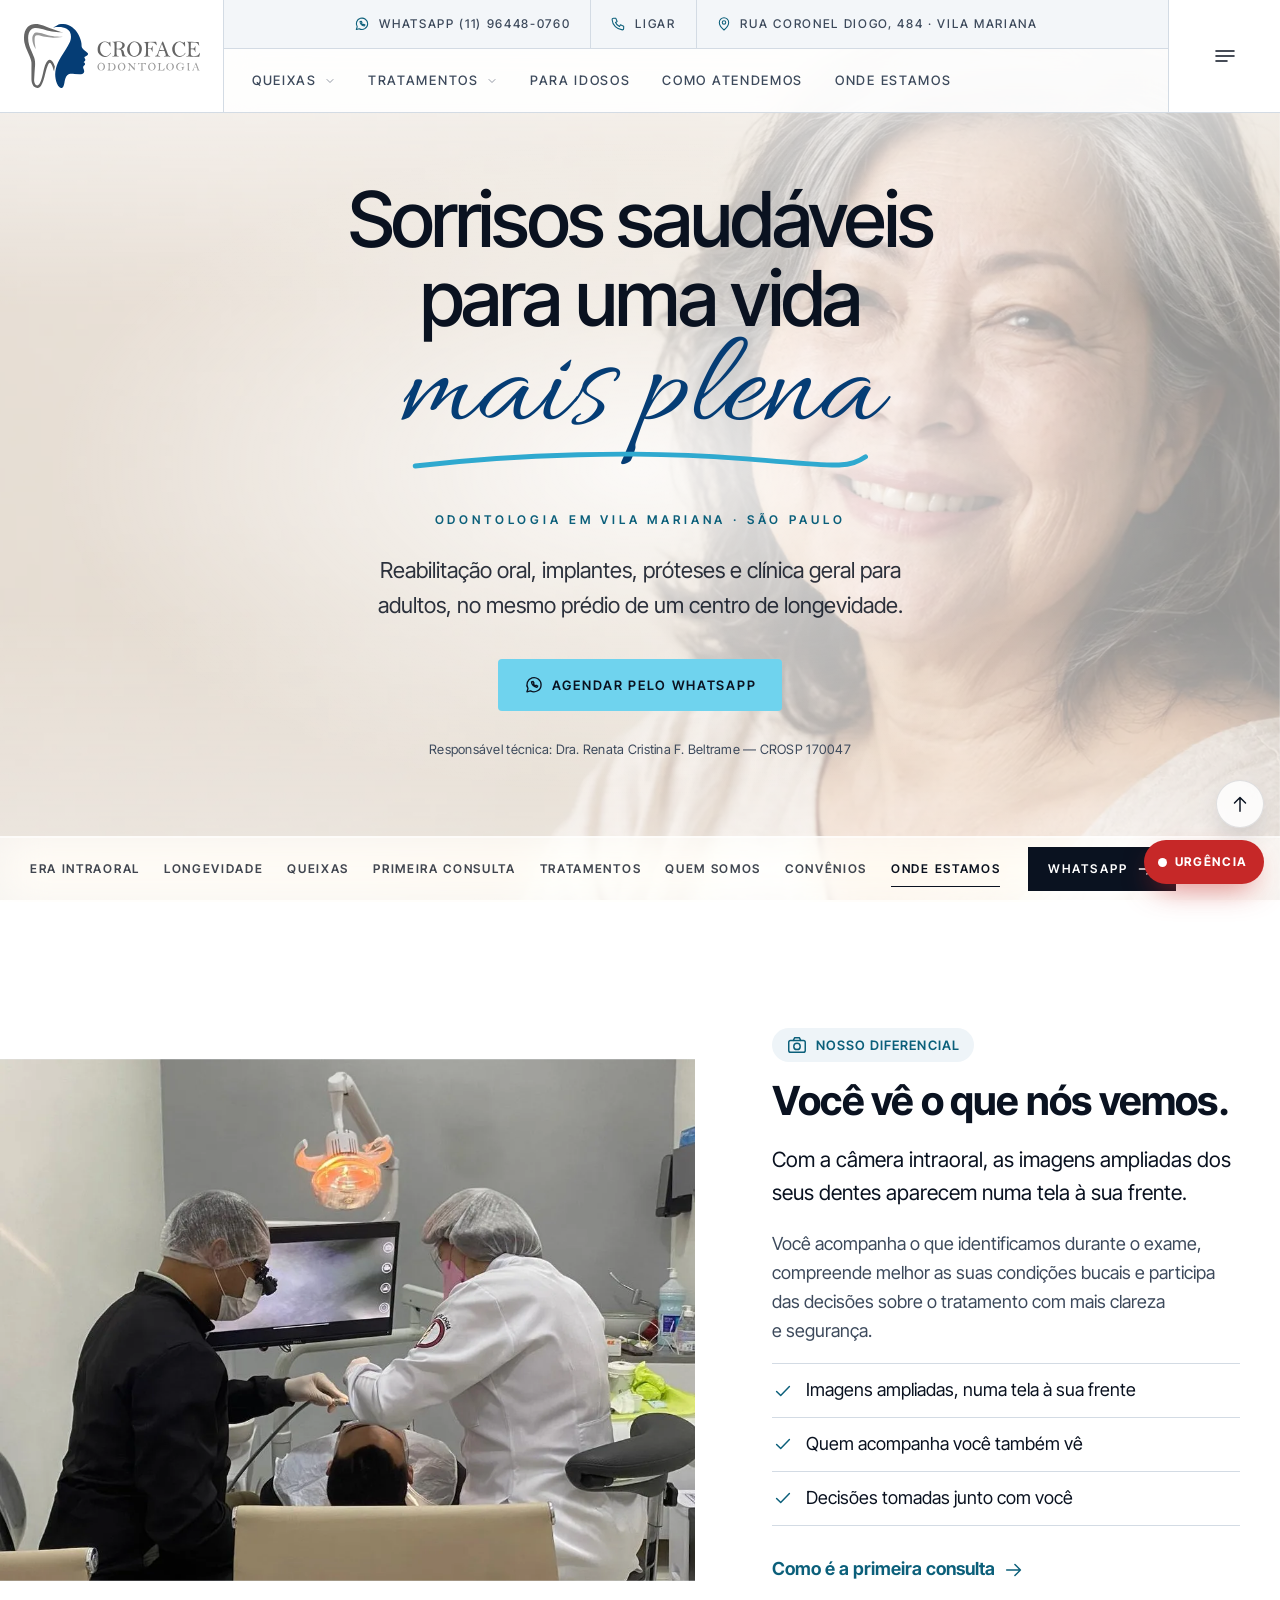
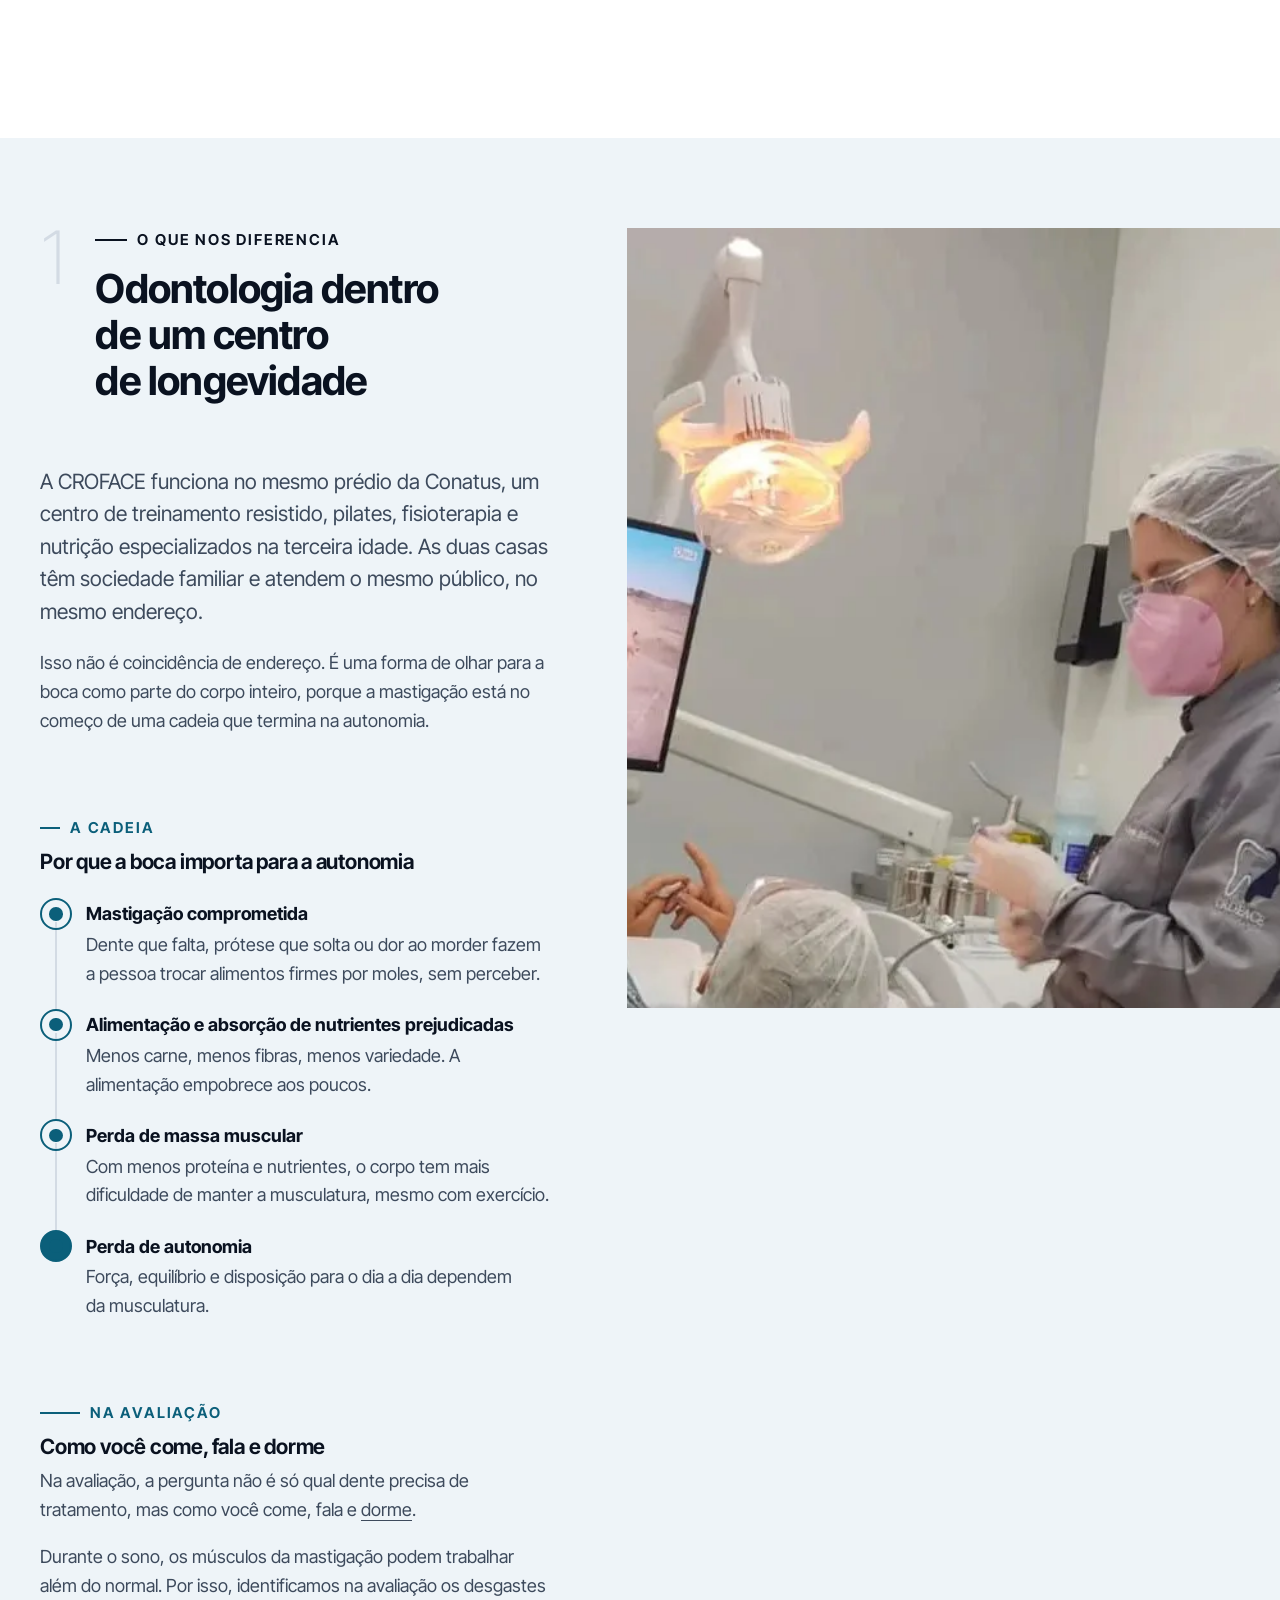
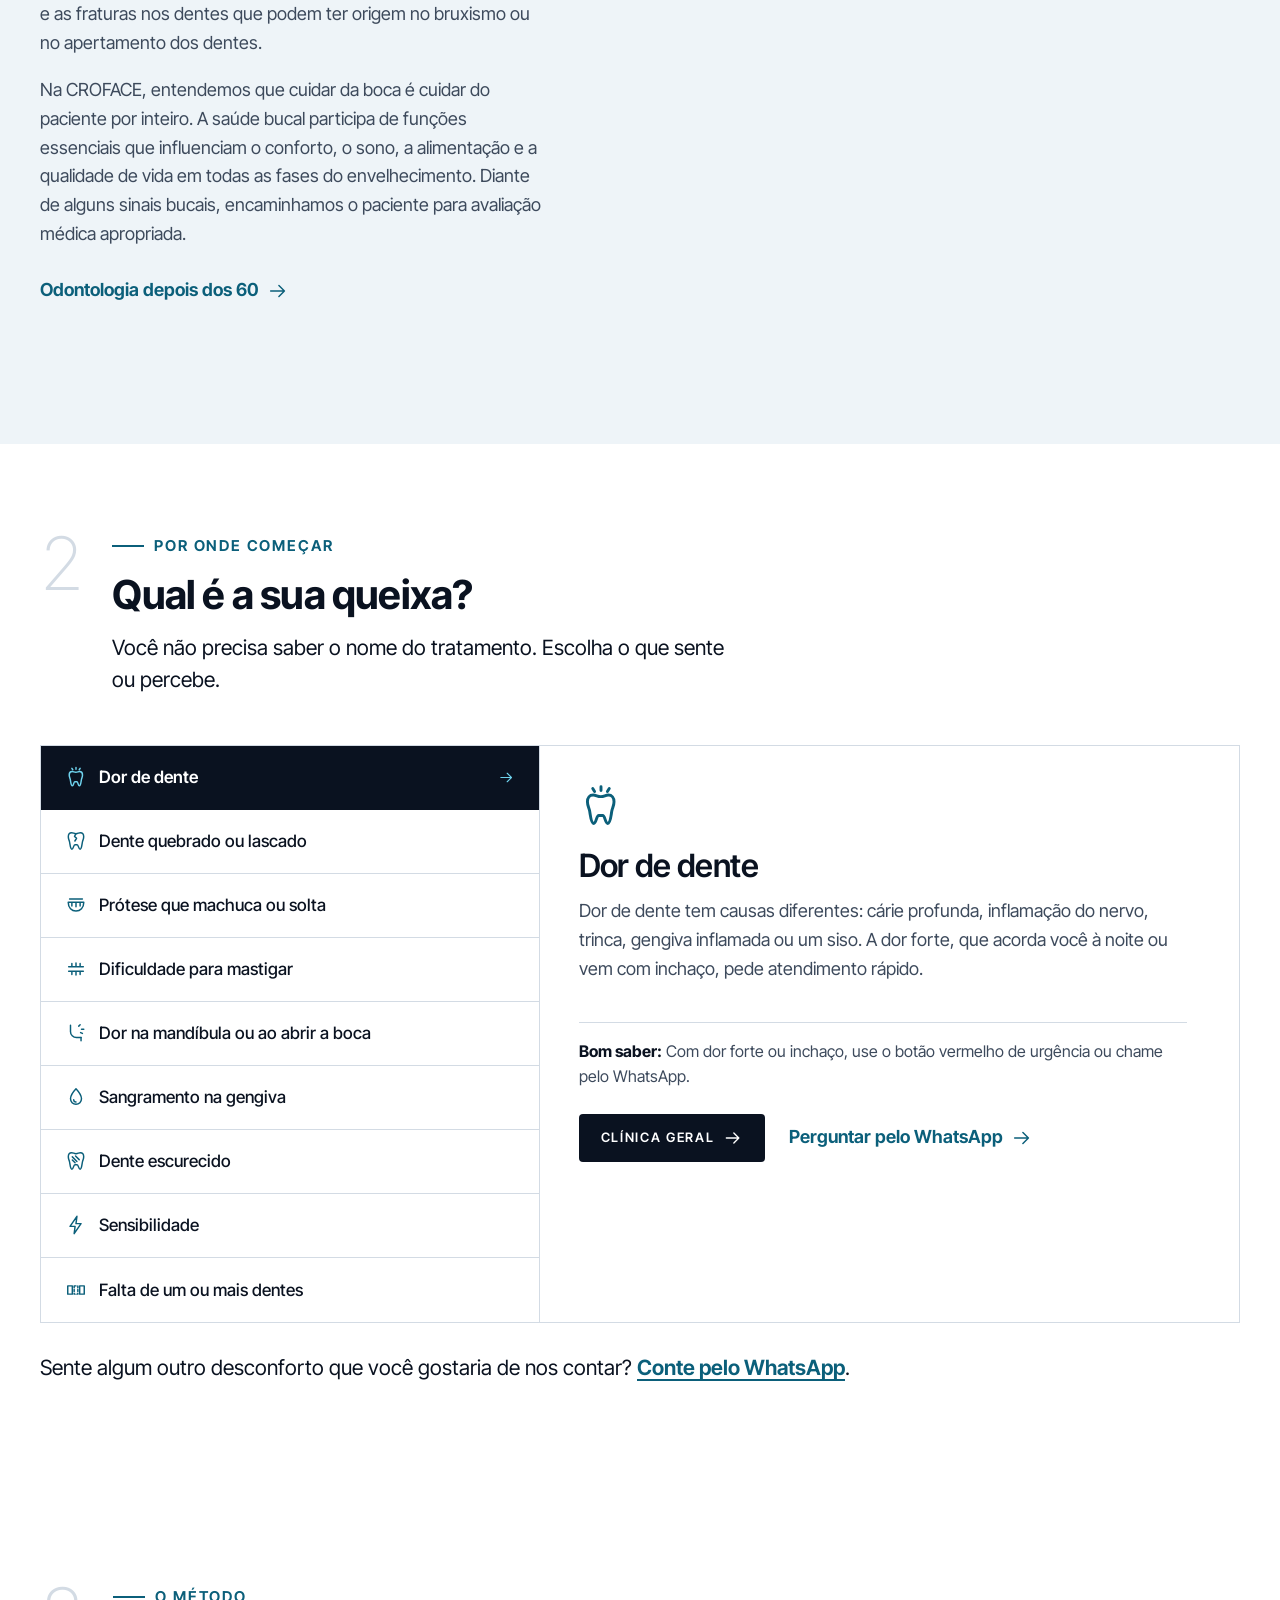
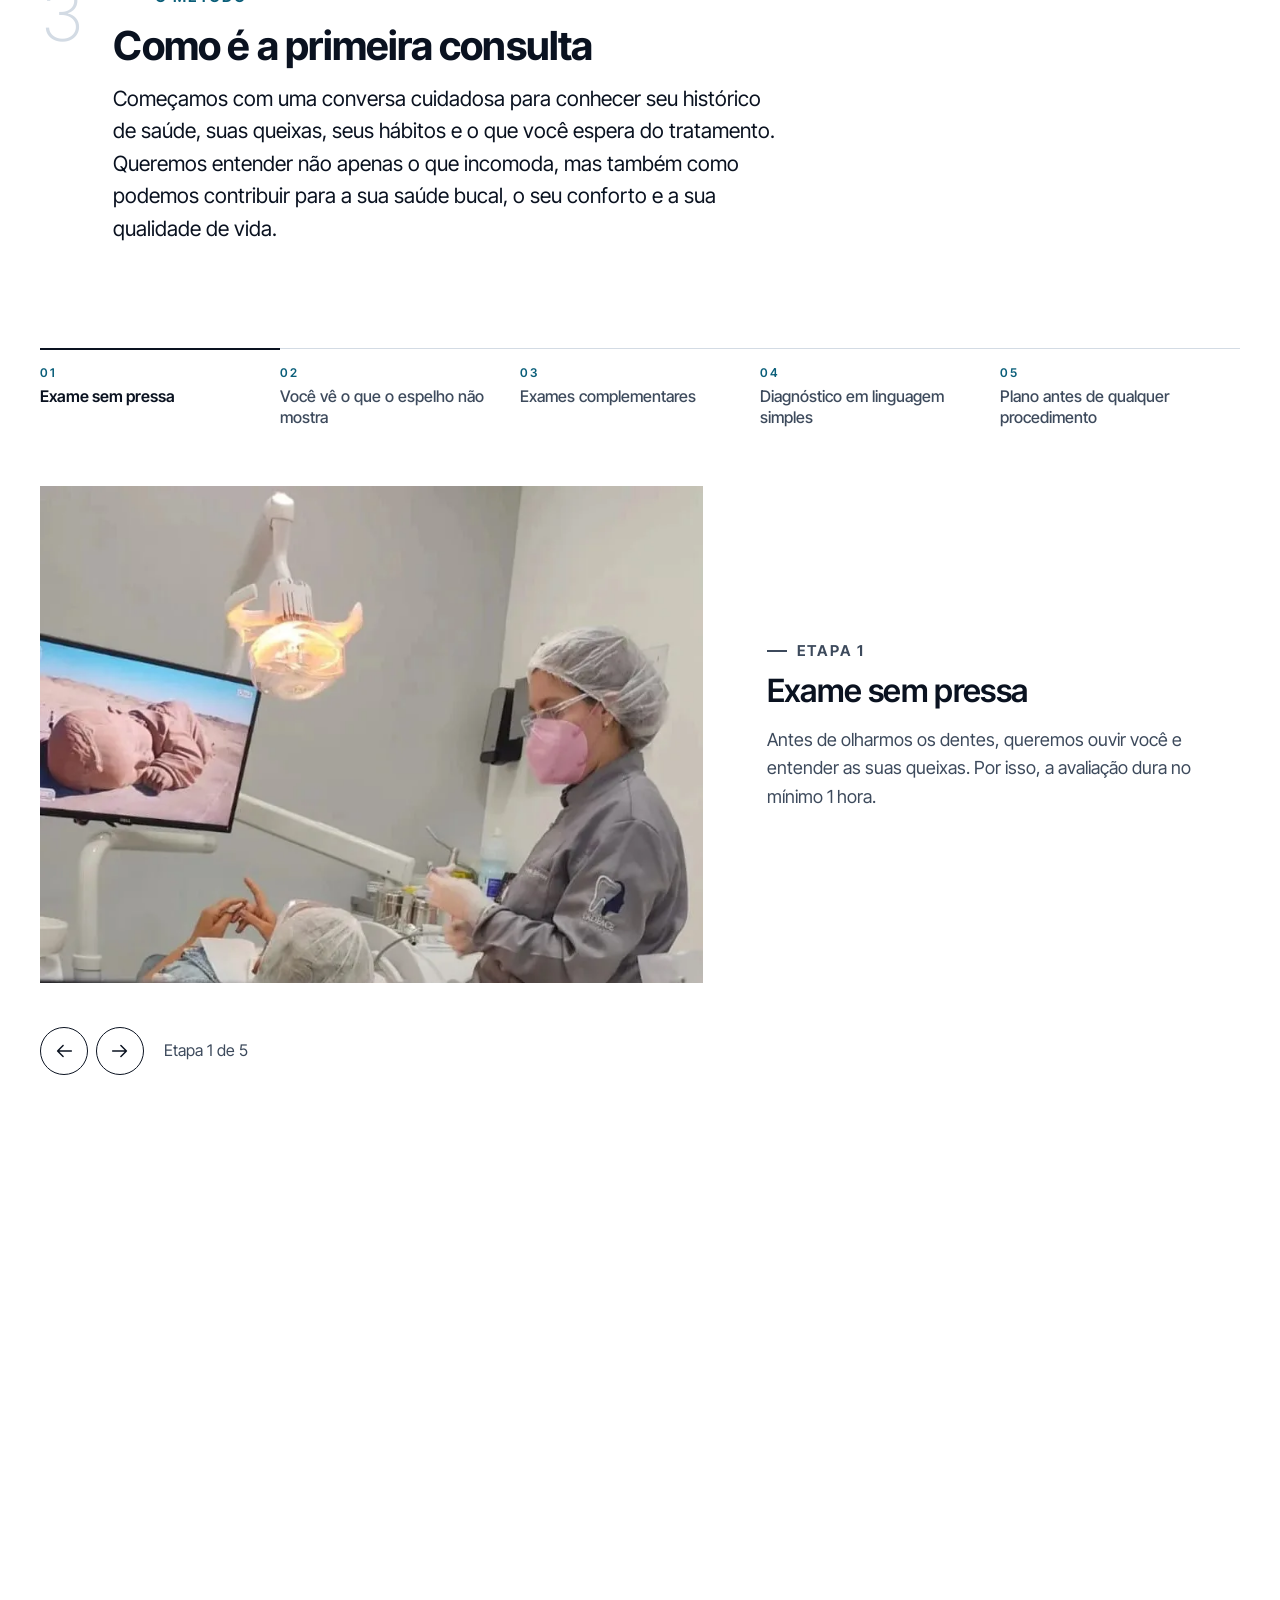
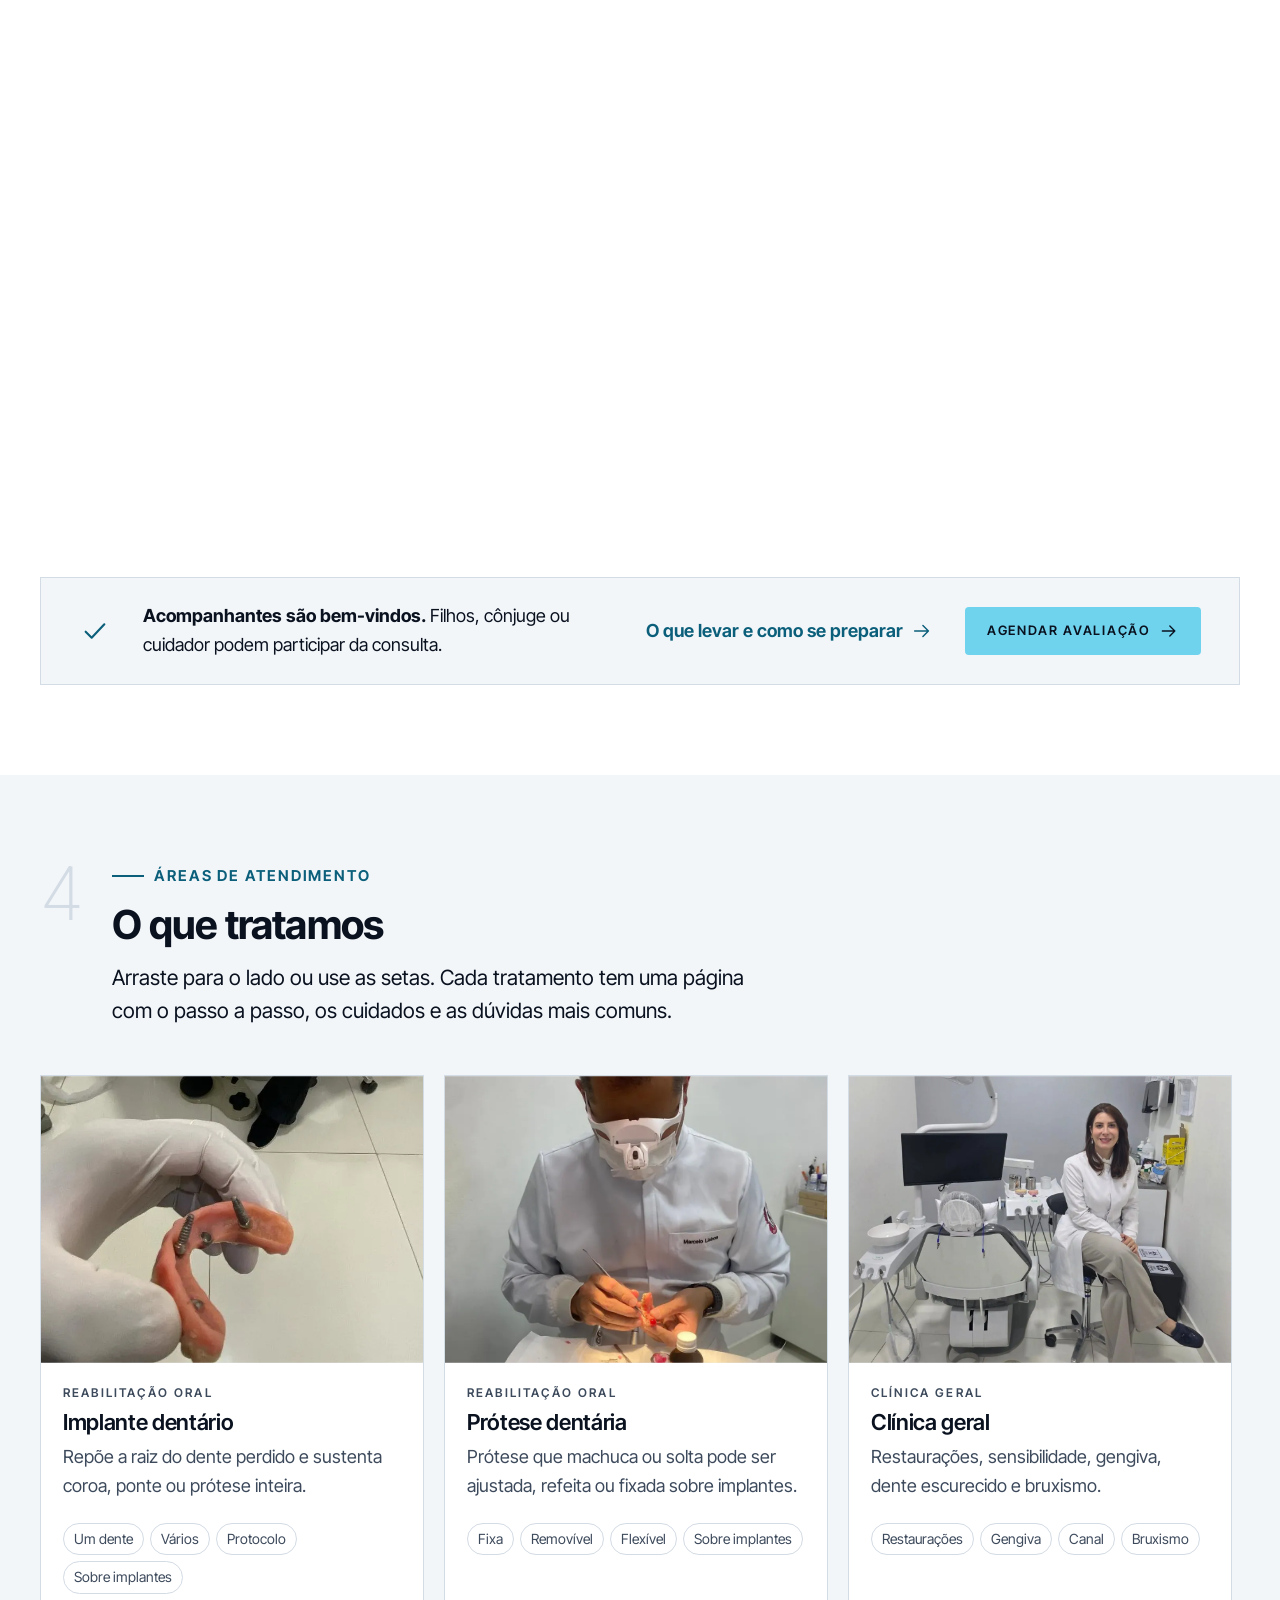
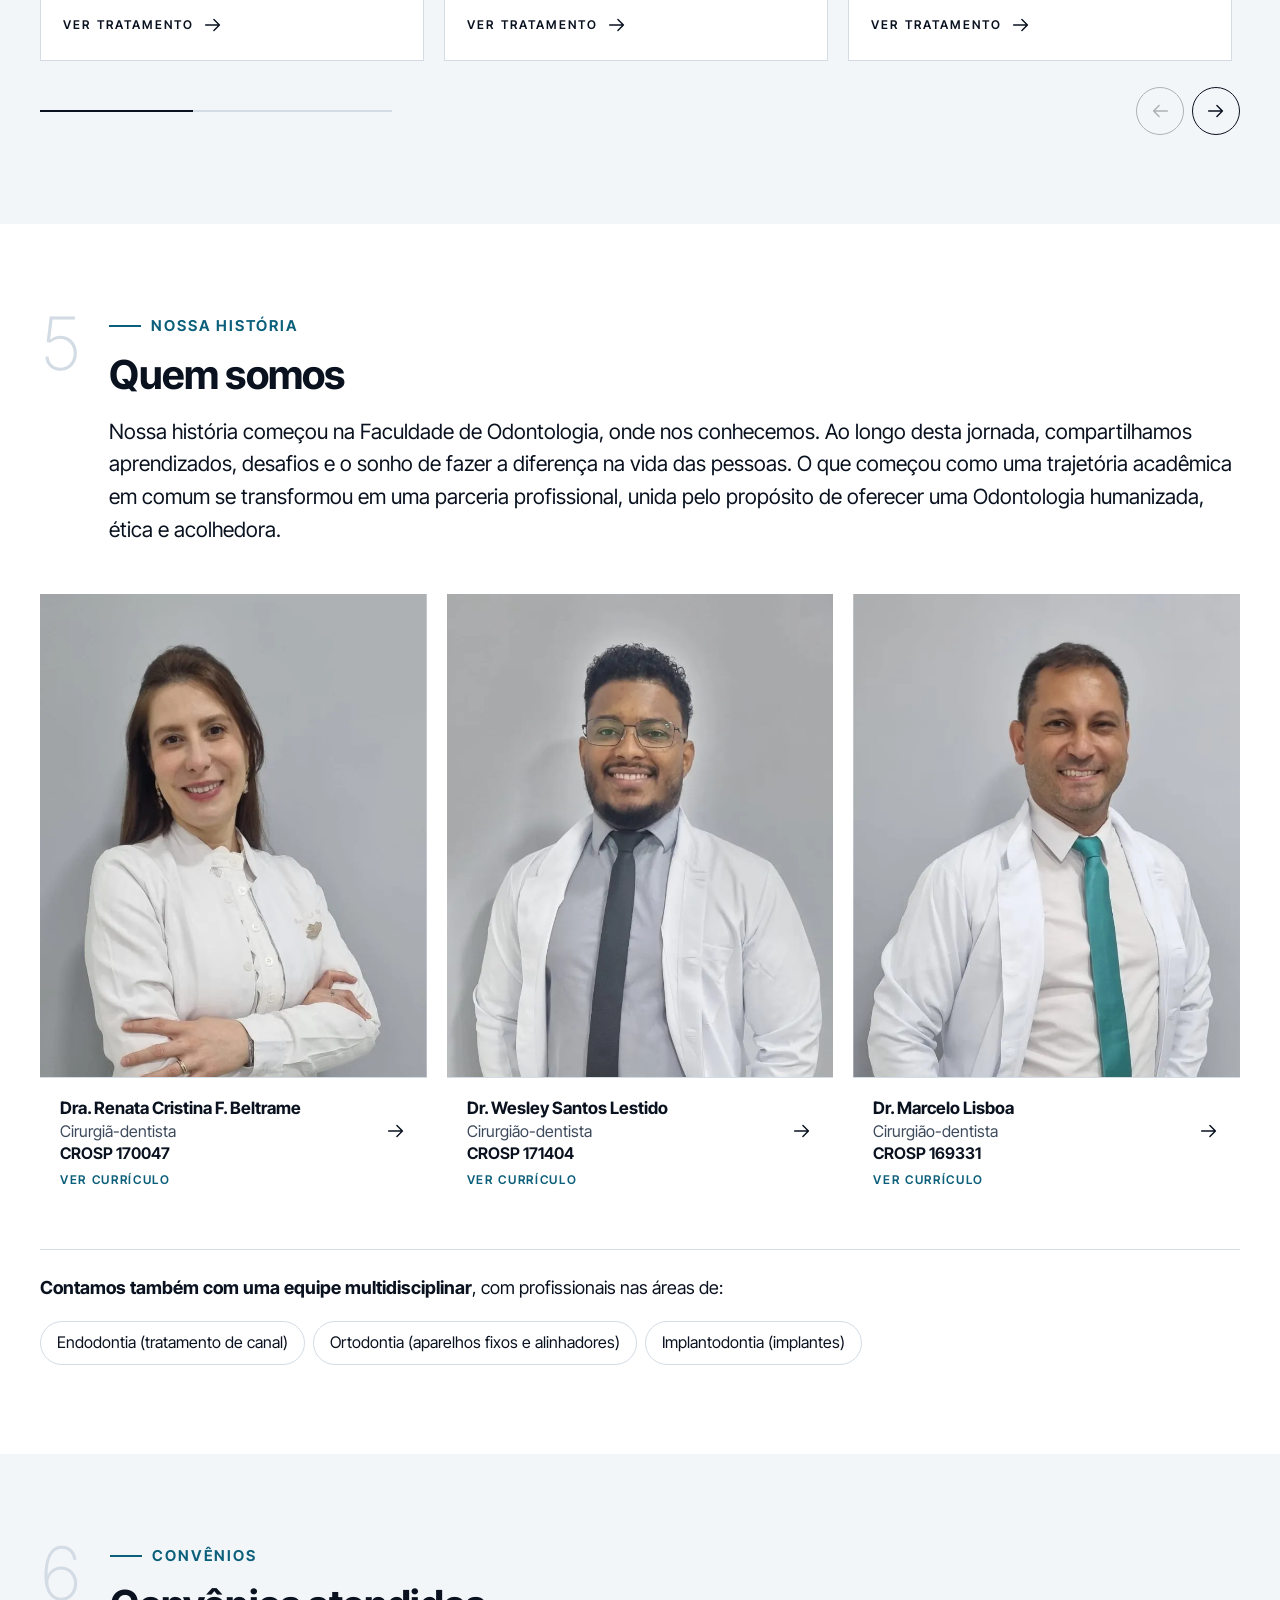
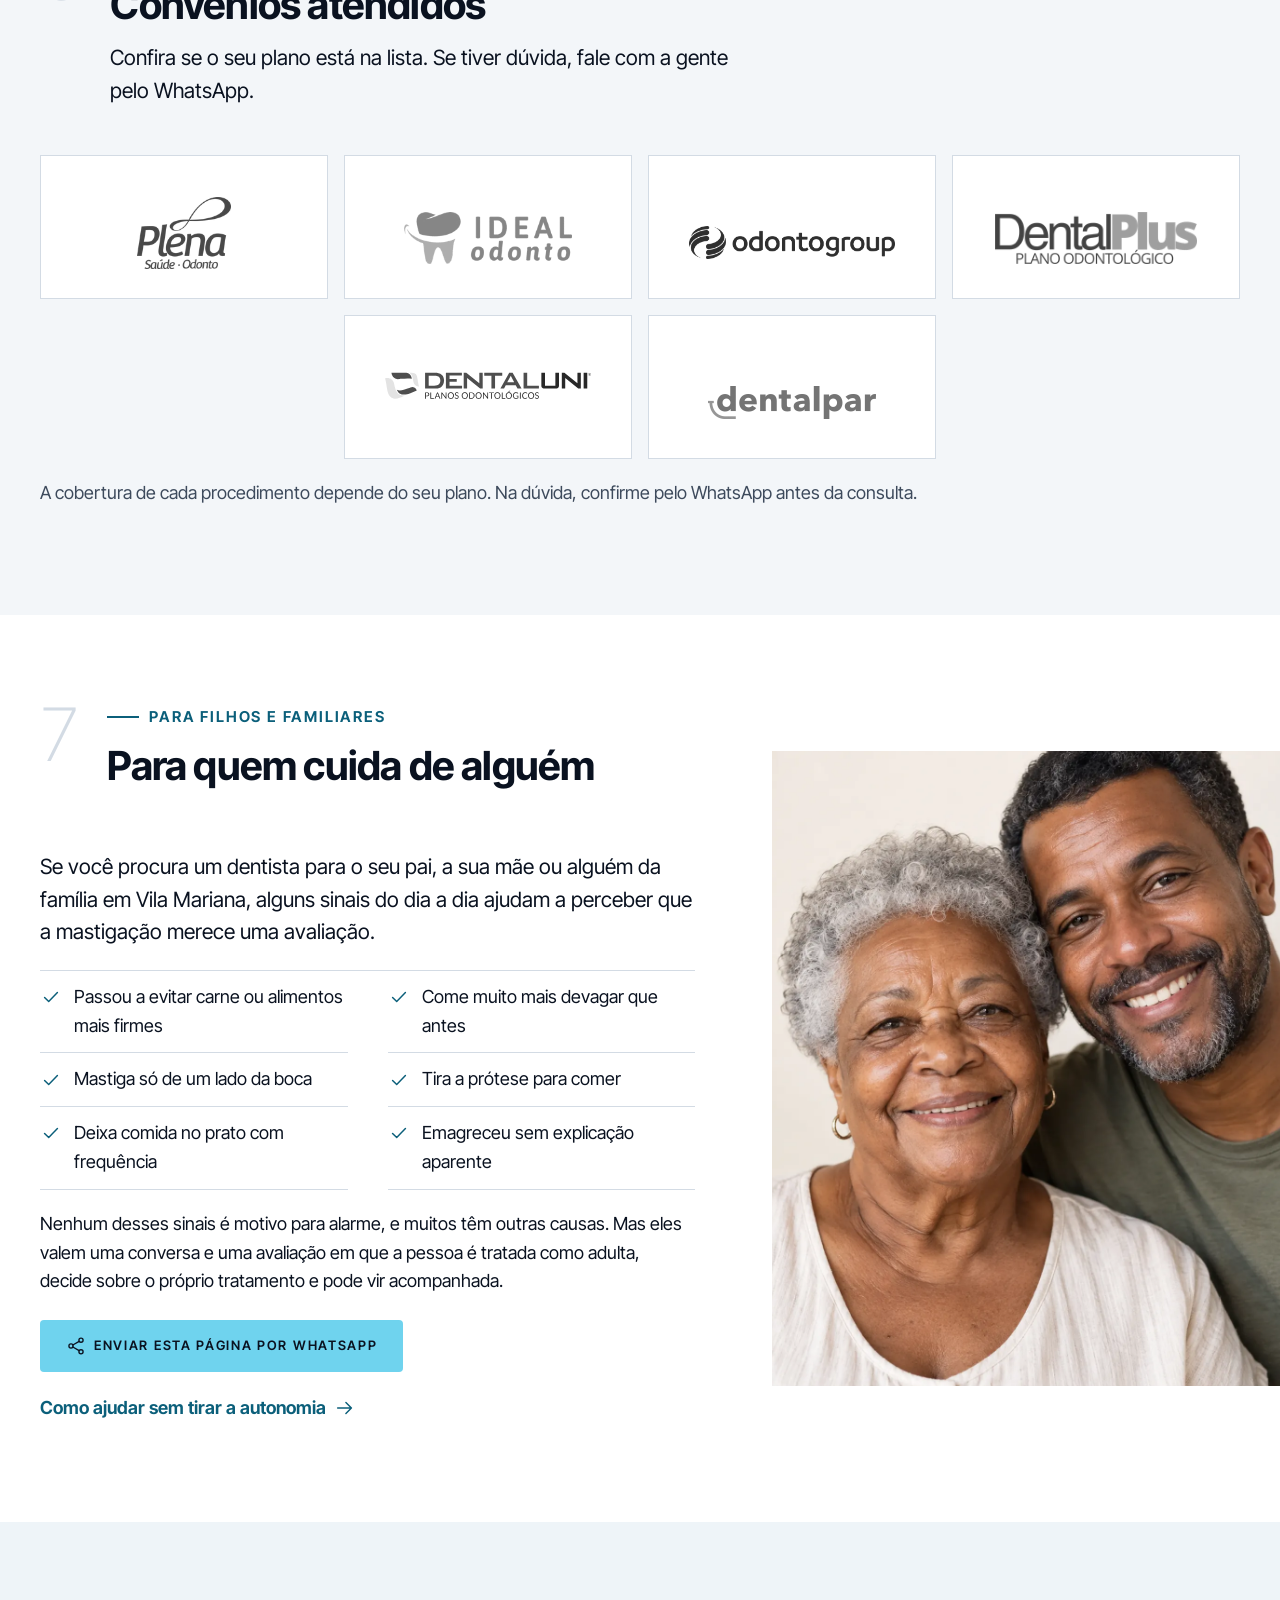
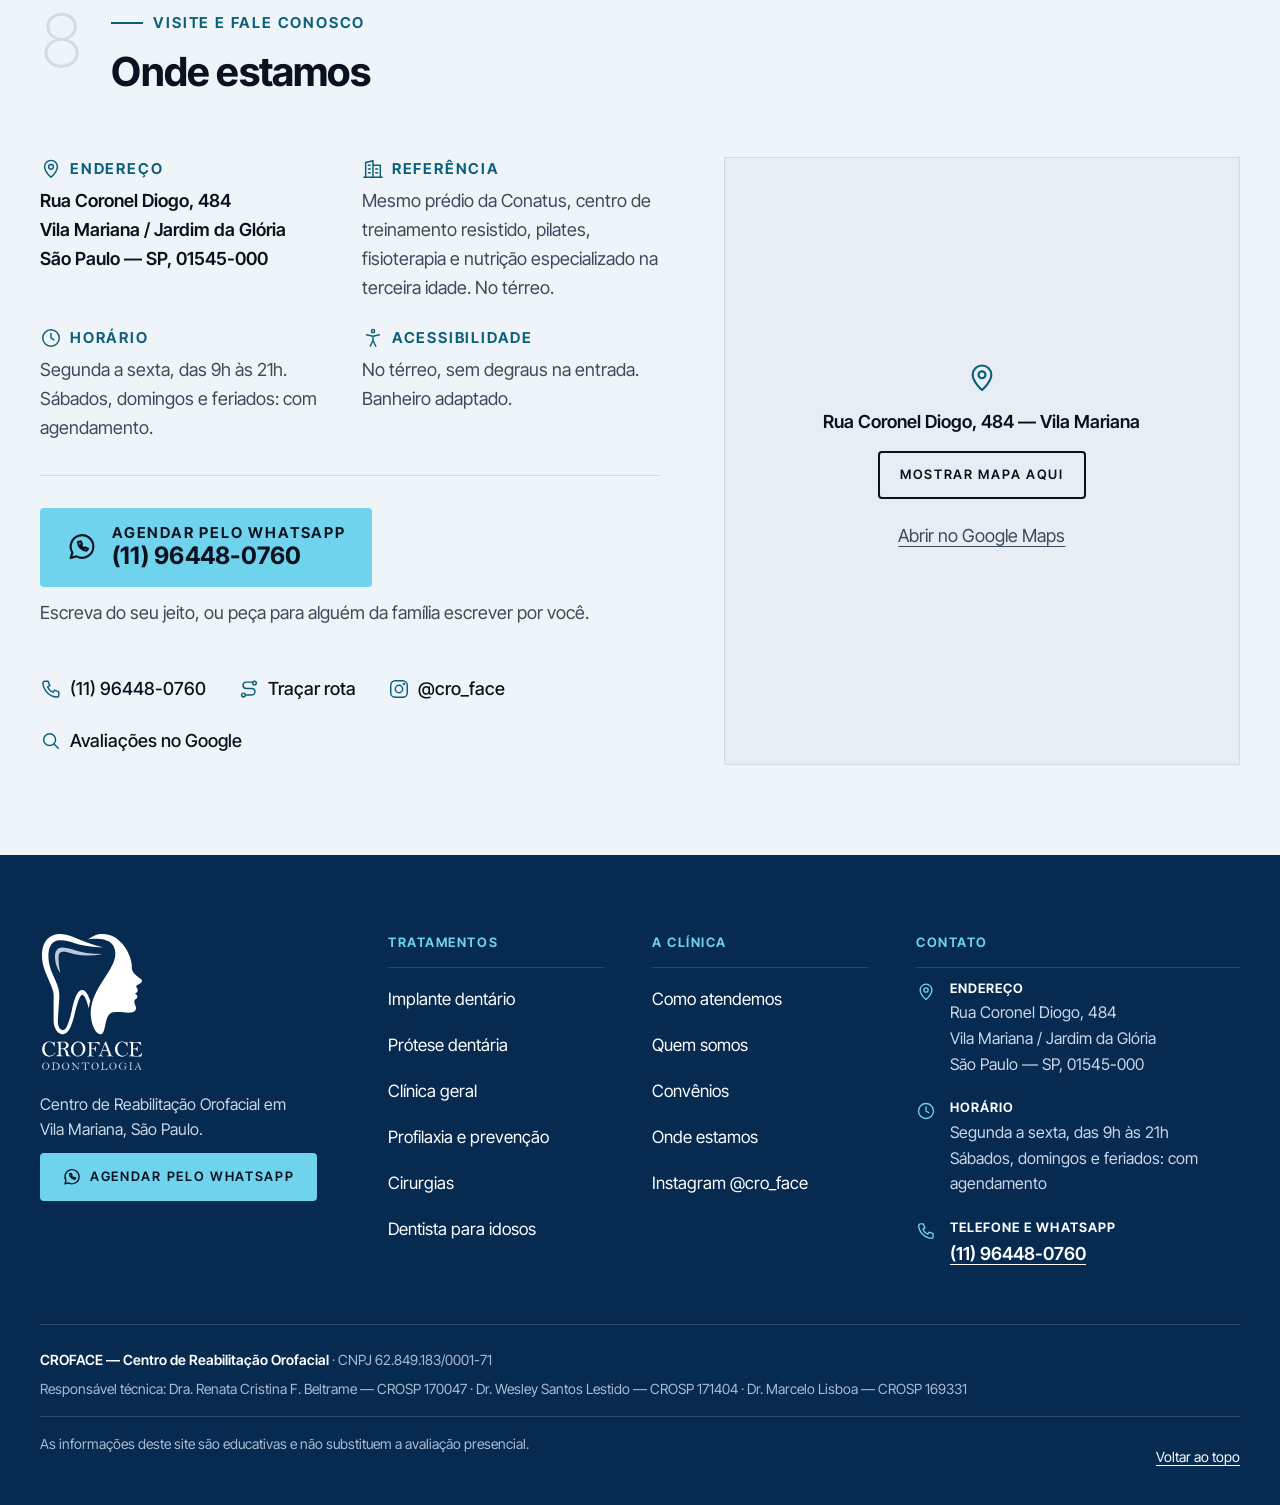
==== commit 8710106b: "Pacote ZIP para a Locaweb, ajustes de mobile e retirada da Sempre Odonto - Publicação pelo próprio c" ====
--- a/index.html
+++ b/index.html
@@ -39,14 +39,14 @@
 <meta name="twitter:title" content="CROFACE — Sorrisos saudáveis para uma vida mais plena">
 <meta name="twitter:description" content="Implantes, próteses e clínica geral em Vila Mariana, com câmera intraoral e no mesmo prédio de um centro de longevidade.">
 <meta name="twitter:image" content="https://croface.com.br/assets/img/og-croface.jpg">
-<link rel="icon" href="/favicon.svg?v=2" type="image/svg+xml">
-<link rel="icon" href="/favicon-32.png?v=2" sizes="32x32" type="image/png">
-<link rel="apple-touch-icon" href="/apple-touch-icon.png?v=2">
+<link rel="icon" href="/favicon.svg?v=3" type="image/svg+xml">
+<link rel="icon" href="/favicon-32.png?v=3" sizes="32x32" type="image/png">
+<link rel="apple-touch-icon" href="/apple-touch-icon.png?v=3">
 <link rel="preload" href="/assets/fonts/inter-tight-var-latin.woff2" as="font" type="font/woff2" crossorigin>
 <link rel="preload" href="/assets/fonts/allura-latin.woff2" as="font" type="font/woff2" crossorigin>
 <link rel="preload" as="image" type="image/webp" href="/assets/img/hero-atendimento.webp" imagesrcset="/assets/img/hero-atendimento-960.webp 960w, /assets/img/hero-atendimento.webp 1920w" imagesizes="100vw" fetchpriority="high">
-<script src="/assets/js/intro.js?v=1"></script>
-<link rel="stylesheet" href="/assets/css/site.css?v=62">
+<script src="/assets/js/intro.js?v=2"></script>
+<link rel="stylesheet" href="/assets/css/site.css?v=64">
 <script src="/assets/js/site.js?v=23" defer></script>
 <script type="application/ld+json">
 {
@@ -97,7 +97,7 @@
 </script>
 </head>
 <body>
-<div class="intro-loader" aria-hidden="true"><svg viewBox="3446 3562 15573 20921" focusable="false"><path class="lg-tooth" pathLength="1" d="M3745.7 6936.9c0,634.5 18.4,944.6 171.0,1553.5 78.3,312.5 213.4,747.6 329.3,1034.2l680.6 1605.4c218.9,492.6 513.3,1194.3 556.2,1729.8 19.2,240.0 0.6,1468.6 0.6,1817.4 0,610.5 0,1221.0 0,1831.5 0,553.6 15.8,890.1 215.6,1375.2 19.7,47.8 46.7,118.1 74.0,166.5 108.4,192.1 140.1,244.2 275.7,406.1 36.7,43.8 73.5,78.0 116.2,111.0 248.7,192.0 392.4,266.9 746.4,267.2l2.9 0c338.6,-0.3 625.9,-286.2 809.3,-540.3 397.7,-551.1 672.9,-1513.7 839.8,-2181.5 148.1,-592.7 732.4,-3187.1 1197.8,-3187.1 446.0,0 781.2,1338.1 917.4,1756.3 16.4,50.5 30.2,101.9 42.2,144.9 9.5,34.5 9.7,39.3 20.6,72.9l35.7 71.2c0,-209.6 94.4,-687.2 144.2,-898.5 61.1,-259.6 79.9,-145.9 -12.5,-396.2 -184.1,-498.4 -544.7,-1445.8 -1161.1,-1445.8 -167.6,0 -300.6,72.5 -396.9,151.2 -312.4,255.2 -485.6,655.1 -632.6,1025.1 -52.3,131.6 -93.9,263.7 -141.9,406.2 -94.9,282.3 -278.7,1003.9 -342.6,1328.4 -142.4,723.3 -447.6,1891.3 -771.9,2543.5 -113.6,228.4 -307.5,548.1 -601.6,548.1 -520.3,0 -748.6,-735.9 -748.6,-1283.4l93.3 -1684.7c0.4,-59.6 7.0,-67.1 11.6,-108.7l70.7 -1078.9c68.3,-617.4 89.0,-1345.7 -55.5,-1940.3 -30.2,-124.1 -57.1,-240.3 -95.0,-359.5 -162.3,-511.0 -272.5,-703.8 -460.6,-1156.9l-144.9 -322.9c-24.0,-58.1 -49.4,-109.4 -74.7,-165.8 -373.6,-831.7 -748.4,-1765.5 -748.4,-2968.1 0,-846.7 193.5,-1738.1 861.2,-2146.7 327.6,-200.5 573.1,-232.9 970.3,-232.9 755.9,0 1535.1,260.8 2237.6,489.6 120.7,39.3 233.7,64.4 354.3,100.2l559.6 135.5c801.5,159.0 1365.1,247.1 2209.3,290.6 288.0,14.8 587.1,40.1 882.3,40.1 -14.7,-12.8 10.2,-2.5 -32.7,-20.6 -6.9,-2.9 -46.7,-13.1 -52.3,-14.4 -43.1,-10.3 -65.2,-15.5 -107.5,-26.1 -71.6,-18.0 -128.3,-33.5 -199.7,-54.2 -947.7,-274.7 -1766.7,-531.8 -2693.8,-902.3l-1455.2 -590.1c-585.7,-234.8 -1106.1,-370.3 -1847.4,-370.4l-2.0 0c-672.5,0.1 -1343.0,240.5 -1800.7,698.5 -600.7,601.1 -845.5,1542.6 -845.5,2376.3z"/><path class="lg-arc" pathLength="1" d="M5684.2 7164.2c0,721.2 115.4,1183.6 366.5,1785.9 22.5,54.1 41.0,82.8 63.1,137.3l206.4 381.7c33.7,51.1 131.3,209.6 166,235.0l-85.8 -488.9c-30.3,-169.0 -53.2,-321.1 -78.5,-496.2 -46.5,-321.5 -165.7,-1481.2 -38.1,-1837.5 211.6,-590.8 1139.0,-328.6 1552.8,-225.2 273.9,68.4 549.6,155.3 829.8,212.9 1350.2,277.4 2637.9,224.7 3990.7,8.6l100.3 -19.9c19.2,-7.8 15.2,-7.3 25.6,-14.5 -1971.3,0 -2904.4,-145.0 -4563.7,-690.3 -469.7,-154.3 -1542.0,-456.3 -1981.8,-160.0 -74.7,50.3 -93.5,62.9 -155.6,125.0 -235.7,235.7 -397.7,648.3 -397.7,1046.1z"/><path class="lg-face" pathLength="1" d="M10617.3 4690.9c81.1,0 603.3,-102.0 802.0,-107.0 165.5,-4.2 336.8,-26.6 534.8,-26.6 559.0,0 1275.0,106.3 1759.1,393.2 321.3,190.5 593.9,435.0 763.3,774.1 394.1,789.0 280.4,1701.4 -62.1,2482.7 -486.9,1110.4 -1377.8,2308.8 -2026.6,3387.7 -492.1,818.3 -958.8,1756.0 -1179.5,2697.5 -212.8,908.4 -223.5,1483.4 -65.9,2413.3 106.2,626.6 415.1,1545.8 915.6,1958.7 104.9,86.5 253.4,156.8 399.5,170.6l99.5 0c84.3,-8.5 164.1,-40.1 229.7,-103.2 254.1,-244.3 363.3,-936.5 436.3,-1301.6 20.2,-100.9 37.8,-184.6 60.2,-287.3 20.7,-95.2 40.5,-188.0 66.8,-280.7 130.1,-459.0 327.0,-1070.7 821.3,-1250.8 309.9,-112.9 932.5,-106.4 1284.6,-77.5l1270.8 79.5c242.5,-13.4 545.1,-31.3 757.8,-137.8 195.3,-97.8 338.3,-271.5 338.3,-557.3 0,-176.9 -86.5,-363.7 -141.3,-500.3 -378.6,-943.5 328.5,-693.6 328.5,-1130.6 0,-139.3 2.5,-246.8 -103.0,-351.5 -39.4,-39.1 -163.7,-128.6 -217.8,-143.1 25.1,-34.2 124.5,-94.1 183.8,-150.4 151.4,-143.6 203.8,-185.5 203.8,-451.2 0,-226.0 -213.9,-235.7 -213.9,-534.7 0,-184.4 650.5,-334.2 802.6,-627.8 29.9,-57.7 47.4,-107.0 53.0,-151.2l0 -59.5c-11.0,-79.6 -68.3,-145.2 -168.0,-223.1 -287.1,-224.3 -838.2,-643.4 -1056.2,-922.3 -380.2,-486.3 -259.1,-719.5 -315.2,-1275.6 -59.1,-585.9 -324.7,-1310.8 -572.6,-1806.9 -240.2,-480.7 -444.6,-763.0 -775.2,-1189.9 -30.4,-39.3 -58.0,-66.6 -91.7,-108.8l-718.1 -672.1c-564.2,-422.6 -1288.9,-756.1 -2037.2,-756.3l-258 0c-234.5,1.7 -454.1,13.0 -697.1,74.7 -145.6,36.9 -273.7,75.4 -400.1,134.6 -334.2,156.6 -652.2,372.1 -958.2,579.1l-53.2 40.3z"/><path class="lg-word" pathLength="1" d="M6553.1 20987.7l-13.3 -307.4c0,-225.7 13.3,-403.5 13.3,-628.3 173.9,0 503.8,-103.7 692.2,83.1 213.4,211.6 197.8,605.1 -130.2,773.0 -113.3,58.0 -384.8,79.6 -562.0,79.6zm-628.3 -1002.6l0 40.1c204.1,47.5 264.3,21.0 300.3,247.7 13.4,84.3 0.0,170.5 12.7,254.6 16.0,106.1 7.7,981.3 7.7,1128.6 0,469.6 -156.8,386.4 -334.2,427.8l0 40.0c109.8,25.5 852.7,25.5 962.5,0 -26.9,-101.0 -140.0,-18.7 -237.6,-96.6 -88.0,-70.3 -71.8,-123.2 -91.0,-256.5 -24.5,-170.1 -5.5,-500.9 -5.5,-689.6 179.1,-41.7 412.1,-26.3 540.7,60.8 124.5,84.3 170.2,285.9 202.2,466.1 105.8,595.8 63.6,519.5 634.7,528.9l146.2 0.2 0 -53.4c-113.9,-26.5 -236.2,-16.2 -328.8,-152.4 -138.8,-204.2 -90.4,-513.3 -261.1,-701.3l-292.3 -202.2c69.2,-5.7 254.9,-84.4 311.9,-115.8 339.6,-187.4 397.6,-835.7 -303.6,-948.5 -92.9,-14.9 -724.2,-9.3 -850.9,-5.5l-414 27.1z"/><path class="lg-word" pathLength="1" d="M8451.5 21041.2c0,-280.3 55.7,-506.0 184.4,-697.9 205.1,-305.8 516.4,-410.0 822.7,-229.0 239.2,141.3 409.9,533.3 409.9,833.3 0,349.7 -14.9,480.8 -173.6,788.9 -84.2,163.6 -264.2,334.0 -468.1,334.0 -192.8,0 -251.8,2.9 -425.5,-109.2 -249.1,-160.9 -349.8,-621.6 -349.8,-920.1zm-374.3 13.3c0,165.5 34.9,342.7 83.8,464.2 29.3,72.9 51.1,119.3 89.7,177.6 187.4,283.3 499.4,490.7 900.3,470.6 190.6,-9.5 308.2,-36.8 441.5,-105.1 225.3,-115.5 425.8,-330.1 539.1,-557.1 142.9,-286.4 147.5,-641.4 17.5,-931.4l-150.3 -237.3c-115.4,-128.1 -163.0,-201.1 -359.8,-295.2 -345.3,-165.1 -773.2,-115.8 -1082.5,116.0 -269.8,202.4 -479.3,556.3 -479.3,897.6z"/><path class="lg-word" pathLength="1" d="M16793.8 19985.1c8.4,101.8 106.8,50.5 216.7,130.8 90.8,66.3 49.7,148.7 67.6,279.9 13.9,102 5.6,218.5 9.2,338.3 1.8,62.5 19.7,90.3 12.3,157.5 -35.4,319.6 59.3,1002.8 -102.5,1128.3 -78.5,60.8 -183.1,44.7 -214.8,52.5 -57.4,14.0 -36.9,4.8 -42.0,51.4 67.8,32.5 215.4,13.4 307.4,13.3 121.7,-0.0 197.3,14.1 307.3,13.5 221.4,-1.2 411.2,13.1 641.8,13.1l628.3 0c2.8,-126.1 148.0,-477.9 93.5,-574.8 -140.7,37.5 -73.2,494.6 -909.0,494.6 -425.5,0 -427.8,-180.9 -427.8,-561.5 0,-525.8 -28.4,-466.0 79.7,-456.4 92.4,8.2 226.2,-7.8 352.2,51.1 132.8,62.2 160.5,184.8 196.3,338.4l53.4 0c0,-114.3 -6.6,-596.4 7.7,-687.5 8.4,-53.3 21.6,-180.9 -38.7,-140.3 -69.2,46.6 -33.8,346.5 -410.1,346.5l-240.6 0c0,-163.2 -5,-430.5 11.4,-576.8 5.8,-52.4 -0.0,-106.1 1.5,-158.9 1.9,-68.1 13.8,-73.3 13.8,-146.6 69.7,0 81.3,-8.2 134.3,-12.6l276.3 -10.4c122.4,10.2 267.4,5.4 378.5,62.8 139.9,72.2 212.5,164 303.3,284.8 16.6,22.1 122.3,211.7 115.6,74.2 -3.3,-68.5 -73.5,-440.2 -98.6,-492.3 -450.0,0 -867.5,10.4 -1310.1,-13.4 -68.1,-3.6 -396.8,-19.9 -414.5,0.0z"/><path class="lg-word" pathLength="1" d="M10497.0 20025.2c8.7,105.4 98.3,37.6 209.4,84.6 75.2,31.8 97.5,102.5 108.0,186.1 27.9,223.3 91.0,1650.9 -68.1,1756.6 -55.9,37.1 -138.0,22.2 -177.2,38.5 -56.8,23.7 -24.2,20.1 -18.6,32.9 7.5,17.7 -12.6,29.1 92.5,27.7l362.1 -14.6c146.5,-0.2 331.7,42.1 454.4,13.5 -12.6,-151.7 -320.8,46.1 -320.8,-320.8l0 -788.7c176.5,0 386.7,-21.9 498.3,103.3 32.6,36.6 54.8,75.4 68.4,132.0 17.2,72.0 -2.9,114.8 48.2,152.3 70.6,-18.8 54.1,-85.3 53.5,-173.7 -0.8,-124.1 14.1,-638.8 -0.0,-668.5 -129.3,2.8 -8.4,102.9 -143.4,257.6 -126.5,145.0 -313.4,116.6 -525.0,116.6 0,-105.8 8.0,-771.7 25.0,-817.1 18.3,-49.0 41.5,-44.6 104.4,-55.9 406.5,-73.2 818.5,-6.7 1044.1,341.3 13.9,21.5 29.1,52.2 52.0,62.8 84.5,38.9 31.2,-145.2 9.8,-258.5 -12.4,-66.0 -22.2,-248.3 -85.8,-248.3l-1791.4 40.1z"/><path class="lg-word" pathLength="1" d="M14668.1 21014.5c0,491.9 169.9,850.2 614.7,1069.7 419.6,207.0 894.3,98.8 1193.3,-237.5 230.6,-259.4 125.2,-358.1 32.4,-194.8 -20.5,36.2 -33.2,56.2 -56.7,90.2 -217.2,314.8 -607.3,421.0 -945.9,226.0 -175.5,-101.0 -334.3,-313.3 -401.8,-507.2 -67.2,-193.1 -66.9,-373.9 -61.9,-580.5 1.4,-60.4 16.9,-140.2 30.3,-196.9 183.2,-774.6 962.8,-980.7 1391.5,-101.2 28.0,57.5 24.5,92.6 89.1,97.9 25.2,-52.5 -5.7,-447.5 -14.0,-560.8 -6.5,-89.9 -5.4,-147.7 -52.8,-147.7 -60.1,0 -10.1,46.4 -160.4,147.0l-262.2 -125.4c-417.8,-139.3 -805.3,-17.0 -1078.0,255.6 -180.7,180.7 -317.4,491.7 -317.4,765.4z"/><path class="lg-word" pathLength="1" d="M3772.4 20987.7c0,301.4 14.2,495.7 194.9,754.2 34.3,49.2 80.2,105.1 122.2,145.1 84.2,80.2 207.1,160.7 314.7,206.6 457.5,194.9 938.2,70.4 1203.4,-286.6 16.9,-22.8 189.3,-231.1 76.3,-231.1 -42.5,0 -53.6,40.6 -72.8,74.2 -276.6,484.7 -834.9,597.2 -1253.8,89.4 -433.5,-525.5 -220.0,-1727.8 497.8,-1727.8 517.4,0 725.5,630.6 753.3,653.5 98.3,81.2 50.8,-132.2 48.7,-172.1 -8.0,-159.7 -8.7,-387.0 -40.0,-521.4 -80.1,1.7 -57.6,12.8 -97.7,62.6 -28.6,35.6 -50.7,46.7 -76.0,84.4 -414.9,-219.5 -784.6,-275.0 -1200.5,2.6 -152.4,101.7 -292.8,261.2 -367.5,434.6 -48.7,113.3 -103.0,276.6 -103.0,431.7z"/><path class="lg-word" pathLength="1" d="M12823.2 21201.6c47.4,-98.7 276.5,-820.4 360.9,-882.3 23.4,100.4 123.0,316.6 165.4,436.1 28.4,80.0 53.6,143.5 84.6,222.8l84.1 223.3c-114.6,0 -248.9,6.5 -361.0,0.0 -164.9,-9.5 -163.8,-0.0 -334.1,-0.0zm445.2 -1270.0l23.1 0c26.0,8.5 54.5,46.2 87.5,125.9l405 1052.2c74.9,207.4 149.5,413.5 228.9,613.3 31.6,79.5 84.8,219.6 137.0,277.3 113.0,125.1 254.2,32.6 264.0,150.3 -67.2,15.6 -340.6,-13.3 -467.9,-13.3 -123.6,0 -434.7,22.3 -481.2,0 7.2,-86.9 35.1,-36.4 167.7,-72.9 278.3,-76.6 -57.0,-549.8 -74.1,-755.9l-775.4 0c-15.5,186.3 -329.0,629.7 -35.1,743.6 142.5,55.2 172.9,1.3 182.1,85.2 -55.7,26.7 -300.6,0 -401.0,0 -114.2,0 -295.6,15.2 -360.9,0 13.4,-161.0 189.6,88.6 385.7,-443.1 184.3,-499.9 366.3,-1009.6 571.1,-1501.0 50.1,-120.3 92.5,-244.9 143.4,-261.6z"/><path class="lg-sub" pathLength="1" d="M5764.4 24142.8c-275.2,0 -228.1,-164 -227.7,-481.7l23.4 -377.5c22.1,-170.8 -66.1,-156.7 204.2,-156.7 428.7,0 569.3,578.5 317.1,878.6 -69.2,82.4 -170.2,137.3 -317.1,137.3zm97.7 40.1l-203.1 0c-65.5,-3.0 -103.9,-13.9 -188.6,-13.4l-294.2 0.0c113.8,-155.3 213.9,231.9 213.9,-695.1 0,-307.8 19.8,-335.4 -147.0,-374.3l0 -26.7c70.9,0 143.8,-1.6 214.5,-0.4 37,0.6 76.5,7.7 94.7,8.2 138.2,4.0 437.8,-50.1 649.6,129.6 346.1,293.7 215.6,804.4 -141.3,934.1 -63.3,23.0 -126.7,33.8 -198.3,38.1z"/><path class="lg-sub" pathLength="1" d="M11726.9 24129.4c-136.8,0 -240.7,-26.6 -312.3,-168.9 -94.7,-188.1 -111.5,-504.0 7.0,-684.5 209.2,-318.4 639.5,-167.6 639.5,358.8 0,216.1 -125.1,494.6 -334.2,494.6zm-23.2 -1069.5l55.2 0c124.7,6.6 247.5,58.7 345.6,170.4 381.1,434.2 -32.1,952.5 -391.0,952.5l-80.2 0c-275.8,0 -494.6,-263.3 -494.6,-561.4 0,-303.4 278.9,-546.5 564.9,-561.5z"/><path class="lg-sub" pathLength="1" d="M3932.8 23594.7c0,-95.5 46.8,-251.0 87.8,-313.2 235.8,-358.3 634.1,-94.0 634.1,259.7l0 133.6c0,197.8 -131.0,454.5 -320.8,454.5 -150.2,0 -243.0,-20.7 -321.4,-173.2 -38.6,-75.1 -79.6,-247.1 -79.6,-361.5zm-187.1 -13.3l0 93.5c0,257.6 237.8,508.0 494.6,508.0l80.2 0c254.5,0 534.7,-259.5 534.7,-601.6 0,-492.3 -725.0,-765.8 -1042.5,-213.7 -21.5,37.5 -67.0,156.4 -67.0,213.7z"/><path class="lg-sub" pathLength="1" d="M14414.1 24129.4c-140.5,0 -243.7,-5.6 -333.9,-160.7 -170.0,-292.5 -70.7,-855.3 253.7,-855.3l53.4 0c264.4,0 446.0,460.4 254.2,829.1 -23.1,44.4 -46.6,82.9 -83.1,117.3 -28.3,26.7 -94.7,69.5 -144.3,69.5zm-30.6 53.4l-106.8 0c-116.5,-12.2 -233.0,-64.9 -334.1,-170.1 -81.1,-84.3 -143.3,-230.2 -143.3,-391.4 0,-71.1 35.9,-179.1 61.9,-232.1 209.5,-427.9 840.9,-445.9 1019.4,19.7 145.1,378.6 -155.1,739.4 -497.0,773.8z"/><path class="lg-sub" pathLength="1" d="M6914.1 23608.1c0,-218.6 125.6,-494.6 334.2,-494.6l53.4 0c186.8,0 334.2,237.1 334.2,427.8l0 133.6c0,197.8 -131.0,454.5 -320.8,454.5 -150.2,0 -243.0,-20.7 -321.4,-173.2 -36.0,-70.1 -79.6,-241.3 -79.6,-348.1zm394.4 574.8l-100.9 0c-62.6,-5.9 -125.7,-23.1 -186.9,-53.1 -37.2,-18.2 -50.3,-23.6 -83.2,-50.4 -24.2,-19.6 -46.9,-34.8 -65.3,-54.9 -122.9,-134.6 -145.1,-250.2 -145.1,-429.7 0,-148.2 104.2,-301.9 183.4,-378.0 365.6,-350.8 926.1,-56.7 926.1,364.6 0,329.1 -247.1,574.9 -527.9,601.6z"/><path class="lg-sub" pathLength="1" d="M8170.8 23126.8c192.2,4.2 213.9,244.5 213.9,401.0 0,502.1 57.7,601.6 -187.1,601.6l0 40.1c109.2,0 396.0,21.1 467.9,-13.3 -34.8,-47.5 -17.4,-16.9 -87.9,-32.4 -130.1,-28.6 -117.4,-151.3 -127.0,-274.0 -12.2,-157.3 -12.3,-332.0 -12.3,-509.0 37.2,24.9 52.1,59.4 90.1,96.9 129.1,127.2 419.7,498.7 554.8,635.0 22.1,22.3 23.6,23.1 43.9,49.6 30.2,39.2 7.6,33.3 59.6,47.2 39.1,-81.5 14.3,-787.6 27.7,-908.0 10.7,-96.5 77.5,-134.6 186.1,-134.6l0 -40.1 -454.5 40.1c274.6,6.1 213.9,249.4 213.9,628.3 0,67.1 -12.0,59.8 -13.3,120.3 -54.0,-36.2 -162.3,-181.4 -210.3,-230.8l-152.6 -168.2c-24.1,-30.1 -25.1,-35.7 -54.7,-65.5l-149.4 -171.4c-158.4,-203.9 -141.1,-152.7 -408.7,-152.7l0 40.1z"/><path class="lg-sub" pathLength="1" d="M15243.0 23594.7l0 80.2c0,260.3 277.2,508.0 534.7,508.0 269.1,0 278.0,-18.3 521.3,-147.0l13.3 -307.4c146.9,-77.7 102.1,-5.5 147.0,-66.8 -44.7,-61.0 -131.0,-14.1 -240.1,-12.8 -93.1,1.1 -187.9,-0.5 -281.2,-0.5 20.9,78.3 58.3,17.0 134.3,52.8 85.6,40.3 66.2,173.6 66.2,281.3 0,42.6 -61.2,88.7 -91.0,109.4 -103.5,71.8 -230.9,58.3 -336.9,11.1 -142.4,-63.4 -267.1,-239.5 -267.1,-414.7 0,-195.4 -0.5,-270.8 120.0,-441.4 145.5,-205.9 494.0,-208.9 671.6,77.6 33.4,54.0 28.6,93.2 90.6,109.8 0,-68.8 -8.5,-137.5 -16.7,-210.5 -21.4,-189.7 -38.9,-70.1 -76.8,-70.1 -73.8,0 -110.3,-31.7 -162.1,-51.7 -64.4,-24.9 -128.9,-38.2 -192.1,-41.8l-67.9 0c-309.3,16.9 -567.0,265.1 -567.0,534.7z"/><path class="lg-sub" pathLength="1" d="M9668.1 23354.0l40.1 0c21.7,-93.1 81.3,-150.2 160.0,-187.5 92.2,-43.7 190.0,-35.0 294.5,-26.3 0,101.2 37.4,818.8 -12.7,923.1 -14.0,29.2 -36.3,47.9 -75.5,58.1 -75.6,19.7 -81.2,-18.1 -98.9,48.1 117.1,0 505.1,20.1 574.8,-13.3 -45.5,-62.1 -159.8,7.3 -196.9,-110.5 -27.8,-88.3 -14.9,-332.1 -16.4,-451.5 -0.8,-71.9 -12.1,-78.8 -14.5,-146.2l13.9 -307.7c191.7,0 309.3,-24.0 419.7,141.7 34.6,51.9 21.3,43.8 74.9,72.1 12.3,-53.0 -5.5,-239.9 -19.9,-260.7 -23.3,-33.6 -89.5,-21.6 -134.6,-14.4 -161.8,26 -940.6,-5.7 -941.5,-5.5 -65.3,14.3 -66.8,212.4 -66.8,280.7z"/><path class="lg-sub" pathLength="1" d="M12555.8 23113.4c111.1,2.4 173.8,60.0 173.8,173.8l0 681.8c0,123.2 -66.4,171.1 -187.1,173.8l0 26.7c97.6,22.7 773.2,0 962.5,0 8.9,-107.6 53.4,-237.3 53.4,-347.5l-40.1 0c-22.3,95.7 -170.4,253.1 -264.6,283.4 -28.3,9.1 -215.3,23.5 -249.5,17.9 -159.4,-25.8 -114.0,-198.3 -114.0,-488.5 0,-131.8 14.5,-231.7 12.9,-347.9 -2.2,-168.2 59.2,-143.5 187.5,-173.4l0 -26.7c-96.8,-23.1 -51.8,-15.3 -164.5,-3.2 -52.6,5.6 -65.4,-7.2 -116.1,-10.1 -78.9,-4.5 -173.4,0.0 -254.1,0.0l0 40.1z"/><path class="lg-sub" pathLength="1" d="M18090.6 23260.5c22.7,97.5 129.3,294.4 160.4,427.8l-334.2 0c4.5,-54.2 87.5,-257.3 116.3,-324.7l57.4 -103.0zm628.3 882.3l0 40.0c-57.9,-1.2 -54.7,-11.9 -119.8,-13.8l-361.4 -26.2c111.7,-26.0 167.8,-12.2 119.3,-159.2 -20.5,-62.3 -52.3,-172.4 -79.2,-228.4l-387.7 0c-46.6,97.2 -80.2,190.3 -80.2,334.2 66.9,44.8 60.2,33.2 147.0,53.4l-387.7 26.7c18.8,-70.5 58.6,-15.9 124.3,-89.5 64.9,-72.8 253.2,-627.5 309.0,-760.4 74.1,-176.4 81.0,-257.7 168.1,-259.6l228.9 586.5c36.7,102.2 71.1,196.5 112.8,301.6 42.4,107.2 64.3,191.5 206.3,194.7z"/><path class="lg-sub" pathLength="1" d="M16807.2 23086.7c64.4,87.9 135.3,-50.7 133.7,267.3 -0.7,145.6 13.3,248.7 13.3,401.1 0,124.9 -13.3,203.2 -13.3,334.2 -138.4,92.7 -68.2,-4.2 -120.3,66.8 69.2,33.2 336.1,13.3 441.1,13.3 -45.5,-170.4 -160.4,239.3 -160.4,-601.6 0,-622.8 73.6,-362.8 160.4,-481.2 -43.3,-24.3 -437.0,-21.3 -454.5,0z"/></svg></div>
+<div class="intro-loader" aria-hidden="true"><svg viewBox="3446 3562 15573 20921" focusable="false"><path class="lg-tooth" pathLength="1" d="M3745.7 6936.9c0,634.5 18.4,944.6 171.0,1553.5 78.3,312.5 213.4,747.6 329.3,1034.2l680.6 1605.4c218.9,492.6 513.3,1194.3 556.2,1729.8 19.2,240.0 0.6,1468.6 0.6,1817.4 0,610.5 0,1221.0 0,1831.5 0,553.6 15.8,890.1 215.6,1375.2 19.7,47.8 46.7,118.1 74.0,166.5 108.4,192.1 140.1,244.2 275.7,406.1 36.7,43.8 73.5,78.0 116.2,111.0 248.7,192.0 392.4,266.9 746.4,267.2l2.9 0c338.6,-0.3 625.9,-286.2 809.3,-540.3 397.7,-551.1 672.9,-1513.7 839.8,-2181.5 148.1,-592.7 732.4,-3187.1 1197.8,-3187.1 446.0,0 781.2,1338.1 917.4,1756.3 16.4,50.5 30.2,101.9 42.2,144.9 9.5,34.5 9.7,39.3 20.6,72.9l35.7 71.2c0,-209.6 94.4,-687.2 144.2,-898.5 61.1,-259.6 79.9,-145.9 -12.5,-396.2 -184.1,-498.4 -544.7,-1445.8 -1161.1,-1445.8 -167.6,0 -300.6,72.5 -396.9,151.2 -312.4,255.2 -485.6,655.1 -632.6,1025.1 -52.3,131.6 -93.9,263.7 -141.9,406.2 -94.9,282.3 -278.7,1003.9 -342.6,1328.4 -142.4,723.3 -447.6,1891.3 -771.9,2543.5 -113.6,228.4 -307.5,548.1 -601.6,548.1 -520.3,0 -748.6,-735.9 -748.6,-1283.4l93.3 -1684.7c0.4,-59.6 7.0,-67.1 11.6,-108.7l70.7 -1078.9c68.3,-617.4 89.0,-1345.7 -55.5,-1940.3 -30.2,-124.1 -57.1,-240.3 -95.0,-359.5 -162.3,-511.0 -272.5,-703.8 -460.6,-1156.9l-144.9 -322.9c-24.0,-58.1 -49.4,-109.4 -74.7,-165.8 -373.6,-831.7 -748.4,-1765.5 -748.4,-2968.1 0,-846.7 193.5,-1738.1 861.2,-2146.7 327.6,-200.5 573.1,-232.9 970.3,-232.9 755.9,0 1535.1,260.8 2237.6,489.6 120.7,39.3 233.7,64.4 354.3,100.2l559.6 135.5c801.5,159.0 1365.1,247.1 2209.3,290.6 288.0,14.8 587.1,40.1 882.3,40.1 -14.7,-12.8 10.2,-2.5 -32.7,-20.6 -6.9,-2.9 -46.7,-13.1 -52.3,-14.4 -43.1,-10.3 -65.2,-15.5 -107.5,-26.1 -71.6,-18.0 -128.3,-33.5 -199.7,-54.2 -947.7,-274.7 -1766.7,-531.8 -2693.8,-902.3l-1455.2 -590.1c-585.7,-234.8 -1106.1,-370.3 -1847.4,-370.4l-2.0 0c-672.5,0.1 -1343.0,240.5 -1800.7,698.5 -600.7,601.1 -845.5,1542.6 -845.5,2376.3z"/><path class="lg-arc" pathLength="1" d="M5684.2 7164.2c0,721.2 115.4,1183.6 366.5,1785.9 22.5,54.1 41.0,82.8 63.1,137.3l206.4 381.7c33.7,51.1 131.3,209.6 166,235.0l-85.8 -488.9c-30.3,-169.0 -53.2,-321.1 -78.5,-496.2 -46.5,-321.5 -165.7,-1481.2 -38.1,-1837.5 211.6,-590.8 1139.0,-328.6 1552.8,-225.2 273.9,68.4 549.6,155.3 829.8,212.9 1350.2,277.4 2637.9,224.7 3990.7,8.6l100.3 -19.9c19.2,-7.8 15.2,-7.3 25.6,-14.5 -1971.3,0 -2904.4,-145.0 -4563.7,-690.3 -469.7,-154.3 -1542.0,-456.3 -1981.8,-160.0 -74.7,50.3 -93.5,62.9 -155.6,125.0 -235.7,235.7 -397.7,648.3 -397.7,1046.1z"/><path class="lg-face" pathLength="1" d="M10617.3 4690.9c81.1,0 603.3,-102.0 802.0,-107.0 165.5,-4.2 336.8,-26.6 534.8,-26.6 559.0,0 1275.0,106.3 1759.1,393.2 321.3,190.5 593.9,435.0 763.3,774.1 394.1,789.0 280.4,1701.4 -62.1,2482.7 -486.9,1110.4 -1377.8,2308.8 -2026.6,3387.7 -492.1,818.3 -958.8,1756.0 -1179.5,2697.5 -212.8,908.4 -223.5,1483.4 -65.9,2413.3 106.2,626.6 415.1,1545.8 915.6,1958.7 104.9,86.5 253.4,156.8 399.5,170.6l99.5 0c84.3,-8.5 164.1,-40.1 229.7,-103.2 254.1,-244.3 363.3,-936.5 436.3,-1301.6 20.2,-100.9 37.8,-184.6 60.2,-287.3 20.7,-95.2 40.5,-188.0 66.8,-280.7 130.1,-459.0 327.0,-1070.7 821.3,-1250.8 309.9,-112.9 932.5,-106.4 1284.6,-77.5l1270.8 79.5c242.5,-13.4 545.1,-31.3 757.8,-137.8 195.3,-97.8 338.3,-271.5 338.3,-557.3 0,-176.9 -86.5,-363.7 -141.3,-500.3 -378.6,-943.5 328.5,-693.6 328.5,-1130.6 0,-139.3 2.5,-246.8 -103.0,-351.5 -39.4,-39.1 -163.7,-128.6 -217.8,-143.1 25.1,-34.2 124.5,-94.1 183.8,-150.4 151.4,-143.6 203.8,-185.5 203.8,-451.2 0,-226.0 -213.9,-235.7 -213.9,-534.7 0,-184.4 650.5,-334.2 802.6,-627.8 29.9,-57.7 47.4,-107.0 53.0,-151.2l0 -59.5c-11.0,-79.6 -68.3,-145.2 -168.0,-223.1 -287.1,-224.3 -838.2,-643.4 -1056.2,-922.3 -380.2,-486.3 -259.1,-719.5 -315.2,-1275.6 -59.1,-585.9 -324.7,-1310.8 -572.6,-1806.9 -240.2,-480.7 -444.6,-763.0 -775.2,-1189.9 -30.4,-39.3 -58.0,-66.6 -91.7,-108.8l-718.1 -672.1c-564.2,-422.6 -1288.9,-756.1 -2037.2,-756.3l-258 0c-234.5,1.7 -454.1,13.0 -697.1,74.7 -145.6,36.9 -273.7,75.4 -400.1,134.6 -334.2,156.6 -652.2,372.1 -958.2,579.1l-53.2 40.3z"/><path class="lg-word" pathLength="1" d="M3772.4 20987.7c0,301.4 14.2,495.7 194.9,754.2 34.3,49.2 80.2,105.1 122.2,145.1 84.2,80.2 207.1,160.7 314.7,206.6 457.5,194.9 938.2,70.4 1203.4,-286.6 16.9,-22.8 189.3,-231.1 76.3,-231.1 -42.5,0 -53.6,40.6 -72.8,74.2 -276.6,484.7 -834.9,597.2 -1253.8,89.4 -433.5,-525.5 -220.0,-1727.8 497.8,-1727.8 517.4,0 725.5,630.6 753.3,653.5 98.3,81.2 50.8,-132.2 48.7,-172.1 -8.0,-159.7 -8.7,-387.0 -40.0,-521.4 -80.1,1.7 -57.6,12.8 -97.7,62.6 -28.6,35.6 -50.7,46.7 -76.0,84.4 -414.9,-219.5 -784.6,-275.0 -1200.5,2.6 -152.4,101.7 -292.8,261.2 -367.5,434.6 -48.7,113.3 -103.0,276.6 -103.0,431.7z"/><path class="lg-word" pathLength="1" d="M6553.1 20987.7l-13.3 -307.4c0,-225.7 13.3,-403.5 13.3,-628.3 173.9,0 503.8,-103.7 692.2,83.1 213.4,211.6 197.8,605.1 -130.2,773.0 -113.3,58.0 -384.8,79.6 -562.0,79.6zm-628.3 -1002.6l0 40.1c204.1,47.5 264.3,21.0 300.3,247.7 13.4,84.3 0.0,170.5 12.7,254.6 16.0,106.1 7.7,981.3 7.7,1128.6 0,469.6 -156.8,386.4 -334.2,427.8l0 40.0c109.8,25.5 852.7,25.5 962.5,0 -26.9,-101.0 -140.0,-18.7 -237.6,-96.6 -88.0,-70.3 -71.8,-123.2 -91.0,-256.5 -24.5,-170.1 -5.5,-500.9 -5.5,-689.6 179.1,-41.7 412.1,-26.3 540.7,60.8 124.5,84.3 170.2,285.9 202.2,466.1 105.8,595.8 63.6,519.5 634.7,528.9l146.2 0.2 0 -53.4c-113.9,-26.5 -236.2,-16.2 -328.8,-152.4 -138.8,-204.2 -90.4,-513.3 -261.1,-701.3l-292.3 -202.2c69.2,-5.7 254.9,-84.4 311.9,-115.8 339.6,-187.4 397.6,-835.7 -303.6,-948.5 -92.9,-14.9 -724.2,-9.3 -850.9,-5.5l-414 27.1z"/><path class="lg-word" pathLength="1" d="M8451.5 21041.2c0,-280.3 55.7,-506.0 184.4,-697.9 205.1,-305.8 516.4,-410.0 822.7,-229.0 239.2,141.3 409.9,533.3 409.9,833.3 0,349.7 -14.9,480.8 -173.6,788.9 -84.2,163.6 -264.2,334.0 -468.1,334.0 -192.8,0 -251.8,2.9 -425.5,-109.2 -249.1,-160.9 -349.8,-621.6 -349.8,-920.1zm-374.3 13.3c0,165.5 34.9,342.7 83.8,464.2 29.3,72.9 51.1,119.3 89.7,177.6 187.4,283.3 499.4,490.7 900.3,470.6 190.6,-9.5 308.2,-36.8 441.5,-105.1 225.3,-115.5 425.8,-330.1 539.1,-557.1 142.9,-286.4 147.5,-641.4 17.5,-931.4l-150.3 -237.3c-115.4,-128.1 -163.0,-201.1 -359.8,-295.2 -345.3,-165.1 -773.2,-115.8 -1082.5,116.0 -269.8,202.4 -479.3,556.3 -479.3,897.6z"/><path class="lg-word" pathLength="1" d="M10497.0 20025.2c8.7,105.4 98.3,37.6 209.4,84.6 75.2,31.8 97.5,102.5 108.0,186.1 27.9,223.3 91.0,1650.9 -68.1,1756.6 -55.9,37.1 -138.0,22.2 -177.2,38.5 -56.8,23.7 -24.2,20.1 -18.6,32.9 7.5,17.7 -12.6,29.1 92.5,27.7l362.1 -14.6c146.5,-0.2 331.7,42.1 454.4,13.5 -12.6,-151.7 -320.8,46.1 -320.8,-320.8l0 -788.7c176.5,0 386.7,-21.9 498.3,103.3 32.6,36.6 54.8,75.4 68.4,132.0 17.2,72.0 -2.9,114.8 48.2,152.3 70.6,-18.8 54.1,-85.3 53.5,-173.7 -0.8,-124.1 14.1,-638.8 -0.0,-668.5 -129.3,2.8 -8.4,102.9 -143.4,257.6 -126.5,145.0 -313.4,116.6 -525.0,116.6 0,-105.8 8.0,-771.7 25.0,-817.1 18.3,-49.0 41.5,-44.6 104.4,-55.9 406.5,-73.2 818.5,-6.7 1044.1,341.3 13.9,21.5 29.1,52.2 52.0,62.8 84.5,38.9 31.2,-145.2 9.8,-258.5 -12.4,-66.0 -22.2,-248.3 -85.8,-248.3l-1791.4 40.1z"/><path class="lg-word" pathLength="1" d="M12823.2 21201.6c47.4,-98.7 276.5,-820.4 360.9,-882.3 23.4,100.4 123.0,316.6 165.4,436.1 28.4,80.0 53.6,143.5 84.6,222.8l84.1 223.3c-114.6,0 -248.9,6.5 -361.0,0.0 -164.9,-9.5 -163.8,-0.0 -334.1,-0.0zm445.2 -1270.0l23.1 0c26.0,8.5 54.5,46.2 87.5,125.9l405 1052.2c74.9,207.4 149.5,413.5 228.9,613.3 31.6,79.5 84.8,219.6 137.0,277.3 113.0,125.1 254.2,32.6 264.0,150.3 -67.2,15.6 -340.6,-13.3 -467.9,-13.3 -123.6,0 -434.7,22.3 -481.2,0 7.2,-86.9 35.1,-36.4 167.7,-72.9 278.3,-76.6 -57.0,-549.8 -74.1,-755.9l-775.4 0c-15.5,186.3 -329.0,629.7 -35.1,743.6 142.5,55.2 172.9,1.3 182.1,85.2 -55.7,26.7 -300.6,0 -401.0,0 -114.2,0 -295.6,15.2 -360.9,0 13.4,-161.0 189.6,88.6 385.7,-443.1 184.3,-499.9 366.3,-1009.6 571.1,-1501.0 50.1,-120.3 92.5,-244.9 143.4,-261.6z"/><path class="lg-word" pathLength="1" d="M14668.1 21014.5c0,491.9 169.9,850.2 614.7,1069.7 419.6,207.0 894.3,98.8 1193.3,-237.5 230.6,-259.4 125.2,-358.1 32.4,-194.8 -20.5,36.2 -33.2,56.2 -56.7,90.2 -217.2,314.8 -607.3,421.0 -945.9,226.0 -175.5,-101.0 -334.3,-313.3 -401.8,-507.2 -67.2,-193.1 -66.9,-373.9 -61.9,-580.5 1.4,-60.4 16.9,-140.2 30.3,-196.9 183.2,-774.6 962.8,-980.7 1391.5,-101.2 28.0,57.5 24.5,92.6 89.1,97.9 25.2,-52.5 -5.7,-447.5 -14.0,-560.8 -6.5,-89.9 -5.4,-147.7 -52.8,-147.7 -60.1,0 -10.1,46.4 -160.4,147.0l-262.2 -125.4c-417.8,-139.3 -805.3,-17.0 -1078.0,255.6 -180.7,180.7 -317.4,491.7 -317.4,765.4z"/><path class="lg-word" pathLength="1" d="M16793.8 19985.1c8.4,101.8 106.8,50.5 216.7,130.8 90.8,66.3 49.7,148.7 67.6,279.9 13.9,102 5.6,218.5 9.2,338.3 1.8,62.5 19.7,90.3 12.3,157.5 -35.4,319.6 59.3,1002.8 -102.5,1128.3 -78.5,60.8 -183.1,44.7 -214.8,52.5 -57.4,14.0 -36.9,4.8 -42.0,51.4 67.8,32.5 215.4,13.4 307.4,13.3 121.7,-0.0 197.3,14.1 307.3,13.5 221.4,-1.2 411.2,13.1 641.8,13.1l628.3 0c2.8,-126.1 148.0,-477.9 93.5,-574.8 -140.7,37.5 -73.2,494.6 -909.0,494.6 -425.5,0 -427.8,-180.9 -427.8,-561.5 0,-525.8 -28.4,-466.0 79.7,-456.4 92.4,8.2 226.2,-7.8 352.2,51.1 132.8,62.2 160.5,184.8 196.3,338.4l53.4 0c0,-114.3 -6.6,-596.4 7.7,-687.5 8.4,-53.3 21.6,-180.9 -38.7,-140.3 -69.2,46.6 -33.8,346.5 -410.1,346.5l-240.6 0c0,-163.2 -5,-430.5 11.4,-576.8 5.8,-52.4 -0.0,-106.1 1.5,-158.9 1.9,-68.1 13.8,-73.3 13.8,-146.6 69.7,0 81.3,-8.2 134.3,-12.6l276.3 -10.4c122.4,10.2 267.4,5.4 378.5,62.8 139.9,72.2 212.5,164 303.3,284.8 16.6,22.1 122.3,211.7 115.6,74.2 -3.3,-68.5 -73.5,-440.2 -98.6,-492.3 -450.0,0 -867.5,10.4 -1310.1,-13.4 -68.1,-3.6 -396.8,-19.9 -414.5,0.0z"/><path class="lg-sub" pathLength="1" d="M3932.8 23594.7c0,-95.5 46.8,-251.0 87.8,-313.2 235.8,-358.3 634.1,-94.0 634.1,259.7l0 133.6c0,197.8 -131.0,454.5 -320.8,454.5 -150.2,0 -243.0,-20.7 -321.4,-173.2 -38.6,-75.1 -79.6,-247.1 -79.6,-361.5zm-187.1 -13.3l0 93.5c0,257.6 237.8,508.0 494.6,508.0l80.2 0c254.5,0 534.7,-259.5 534.7,-601.6 0,-492.3 -725.0,-765.8 -1042.5,-213.7 -21.5,37.5 -67.0,156.4 -67.0,213.7z"/><path class="lg-sub" pathLength="1" d="M5764.4 24142.8c-275.2,0 -228.1,-164 -227.7,-481.7l23.4 -377.5c22.1,-170.8 -66.1,-156.7 204.2,-156.7 428.7,0 569.3,578.5 317.1,878.6 -69.2,82.4 -170.2,137.3 -317.1,137.3zm97.7 40.1l-203.1 0c-65.5,-3.0 -103.9,-13.9 -188.6,-13.4l-294.2 0.0c113.8,-155.3 213.9,231.9 213.9,-695.1 0,-307.8 19.8,-335.4 -147.0,-374.3l0 -26.7c70.9,0 143.8,-1.6 214.5,-0.4 37,0.6 76.5,7.7 94.7,8.2 138.2,4.0 437.8,-50.1 649.6,129.6 346.1,293.7 215.6,804.4 -141.3,934.1 -63.3,23.0 -126.7,33.8 -198.3,38.1z"/><path class="lg-sub" pathLength="1" d="M6914.1 23608.1c0,-218.6 125.6,-494.6 334.2,-494.6l53.4 0c186.8,0 334.2,237.1 334.2,427.8l0 133.6c0,197.8 -131.0,454.5 -320.8,454.5 -150.2,0 -243.0,-20.7 -321.4,-173.2 -36.0,-70.1 -79.6,-241.3 -79.6,-348.1zm394.4 574.8l-100.9 0c-62.6,-5.9 -125.7,-23.1 -186.9,-53.1 -37.2,-18.2 -50.3,-23.6 -83.2,-50.4 -24.2,-19.6 -46.9,-34.8 -65.3,-54.9 -122.9,-134.6 -145.1,-250.2 -145.1,-429.7 0,-148.2 104.2,-301.9 183.4,-378.0 365.6,-350.8 926.1,-56.7 926.1,364.6 0,329.1 -247.1,574.9 -527.9,601.6z"/><path class="lg-sub" pathLength="1" d="M8170.8 23126.8c192.2,4.2 213.9,244.5 213.9,401.0 0,502.1 57.7,601.6 -187.1,601.6l0 40.1c109.2,0 396.0,21.1 467.9,-13.3 -34.8,-47.5 -17.4,-16.9 -87.9,-32.4 -130.1,-28.6 -117.4,-151.3 -127.0,-274.0 -12.2,-157.3 -12.3,-332.0 -12.3,-509.0 37.2,24.9 52.1,59.4 90.1,96.9 129.1,127.2 419.7,498.7 554.8,635.0 22.1,22.3 23.6,23.1 43.9,49.6 30.2,39.2 7.6,33.3 59.6,47.2 39.1,-81.5 14.3,-787.6 27.7,-908.0 10.7,-96.5 77.5,-134.6 186.1,-134.6l0 -40.1 -454.5 40.1c274.6,6.1 213.9,249.4 213.9,628.3 0,67.1 -12.0,59.8 -13.3,120.3 -54.0,-36.2 -162.3,-181.4 -210.3,-230.8l-152.6 -168.2c-24.1,-30.1 -25.1,-35.7 -54.7,-65.5l-149.4 -171.4c-158.4,-203.9 -141.1,-152.7 -408.7,-152.7l0 40.1z"/><path class="lg-sub" pathLength="1" d="M9668.1 23354.0l40.1 0c21.7,-93.1 81.3,-150.2 160.0,-187.5 92.2,-43.7 190.0,-35.0 294.5,-26.3 0,101.2 37.4,818.8 -12.7,923.1 -14.0,29.2 -36.3,47.9 -75.5,58.1 -75.6,19.7 -81.2,-18.1 -98.9,48.1 117.1,0 505.1,20.1 574.8,-13.3 -45.5,-62.1 -159.8,7.3 -196.9,-110.5 -27.8,-88.3 -14.9,-332.1 -16.4,-451.5 -0.8,-71.9 -12.1,-78.8 -14.5,-146.2l13.9 -307.7c191.7,0 309.3,-24.0 419.7,141.7 34.6,51.9 21.3,43.8 74.9,72.1 12.3,-53.0 -5.5,-239.9 -19.9,-260.7 -23.3,-33.6 -89.5,-21.6 -134.6,-14.4 -161.8,26 -940.6,-5.7 -941.5,-5.5 -65.3,14.3 -66.8,212.4 -66.8,280.7z"/><path class="lg-sub" pathLength="1" d="M11726.9 24129.4c-136.8,0 -240.7,-26.6 -312.3,-168.9 -94.7,-188.1 -111.5,-504.0 7.0,-684.5 209.2,-318.4 639.5,-167.6 639.5,358.8 0,216.1 -125.1,494.6 -334.2,494.6zm-23.2 -1069.5l55.2 0c124.7,6.6 247.5,58.7 345.6,170.4 381.1,434.2 -32.1,952.5 -391.0,952.5l-80.2 0c-275.8,0 -494.6,-263.3 -494.6,-561.4 0,-303.4 278.9,-546.5 564.9,-561.5z"/><path class="lg-sub" pathLength="1" d="M12555.8 23113.4c111.1,2.4 173.8,60.0 173.8,173.8l0 681.8c0,123.2 -66.4,171.1 -187.1,173.8l0 26.7c97.6,22.7 773.2,0 962.5,0 8.9,-107.6 53.4,-237.3 53.4,-347.5l-40.1 0c-22.3,95.7 -170.4,253.1 -264.6,283.4 -28.3,9.1 -215.3,23.5 -249.5,17.9 -159.4,-25.8 -114.0,-198.3 -114.0,-488.5 0,-131.8 14.5,-231.7 12.9,-347.9 -2.2,-168.2 59.2,-143.5 187.5,-173.4l0 -26.7c-96.8,-23.1 -51.8,-15.3 -164.5,-3.2 -52.6,5.6 -65.4,-7.2 -116.1,-10.1 -78.9,-4.5 -173.4,0.0 -254.1,0.0l0 40.1z"/><path class="lg-sub" pathLength="1" d="M14414.1 24129.4c-140.5,0 -243.7,-5.6 -333.9,-160.7 -170.0,-292.5 -70.7,-855.3 253.7,-855.3l53.4 0c264.4,0 446.0,460.4 254.2,829.1 -23.1,44.4 -46.6,82.9 -83.1,117.3 -28.3,26.7 -94.7,69.5 -144.3,69.5zm-30.6 53.4l-106.8 0c-116.5,-12.2 -233.0,-64.9 -334.1,-170.1 -81.1,-84.3 -143.3,-230.2 -143.3,-391.4 0,-71.1 35.9,-179.1 61.9,-232.1 209.5,-427.9 840.9,-445.9 1019.4,19.7 145.1,378.6 -155.1,739.4 -497.0,773.8z"/><path class="lg-sub" pathLength="1" d="M15243.0 23594.7l0 80.2c0,260.3 277.2,508.0 534.7,508.0 269.1,0 278.0,-18.3 521.3,-147.0l13.3 -307.4c146.9,-77.7 102.1,-5.5 147.0,-66.8 -44.7,-61.0 -131.0,-14.1 -240.1,-12.8 -93.1,1.1 -187.9,-0.5 -281.2,-0.5 20.9,78.3 58.3,17.0 134.3,52.8 85.6,40.3 66.2,173.6 66.2,281.3 0,42.6 -61.2,88.7 -91.0,109.4 -103.5,71.8 -230.9,58.3 -336.9,11.1 -142.4,-63.4 -267.1,-239.5 -267.1,-414.7 0,-195.4 -0.5,-270.8 120.0,-441.4 145.5,-205.9 494.0,-208.9 671.6,77.6 33.4,54.0 28.6,93.2 90.6,109.8 0,-68.8 -8.5,-137.5 -16.7,-210.5 -21.4,-189.7 -38.9,-70.1 -76.8,-70.1 -73.8,0 -110.3,-31.7 -162.1,-51.7 -64.4,-24.9 -128.9,-38.2 -192.1,-41.8l-67.9 0c-309.3,16.9 -567.0,265.1 -567.0,534.7z"/><path class="lg-sub" pathLength="1" d="M16807.2 23086.7c64.4,87.9 135.3,-50.7 133.7,267.3 -0.7,145.6 13.3,248.7 13.3,401.1 0,124.9 -13.3,203.2 -13.3,334.2 -138.4,92.7 -68.2,-4.2 -120.3,66.8 69.2,33.2 336.1,13.3 441.1,13.3 -45.5,-170.4 -160.4,239.3 -160.4,-601.6 0,-622.8 73.6,-362.8 160.4,-481.2 -43.3,-24.3 -437.0,-21.3 -454.5,0z"/><path class="lg-sub" pathLength="1" d="M18090.6 23260.5c22.7,97.5 129.3,294.4 160.4,427.8l-334.2 0c4.5,-54.2 87.5,-257.3 116.3,-324.7l57.4 -103.0zm628.3 882.3l0 40.0c-57.9,-1.2 -54.7,-11.9 -119.8,-13.8l-361.4 -26.2c111.7,-26.0 167.8,-12.2 119.3,-159.2 -20.5,-62.3 -52.3,-172.4 -79.2,-228.4l-387.7 0c-46.6,97.2 -80.2,190.3 -80.2,334.2 66.9,44.8 60.2,33.2 147.0,53.4l-387.7 26.7c18.8,-70.5 58.6,-15.9 124.3,-89.5 64.9,-72.8 253.2,-627.5 309.0,-760.4 74.1,-176.4 81.0,-257.7 168.1,-259.6l228.9 586.5c36.7,102.2 71.1,196.5 112.8,301.6 42.4,107.2 64.3,191.5 206.3,194.7z"/></svg></div>
 <a class="skip-link" href="#conteudo">Pular para o conteúdo</a>
 
 <!-- ============================================================
@@ -274,7 +274,7 @@
       </div>
     </div>
   </section>
-  <dialog class="cv-dialog" id="cv-renata" aria-labelledby="cv-renata-t"><button class="round-btn cv__close" type="button" data-close aria-label="Fechar currículo"><svg class="icon" aria-hidden="true"><use href="/assets/icons.svg#i-close"/></svg></button><div class="cv"><div class="cv__media"><picture><source type="image/webp" srcset="/assets/img/equipe-renata-consultorio.webp"><img src="/assets/img/equipe-renata-consultorio.jpg" alt="Dra. Renata Cristina F. Beltrame no consultório da CROFACE" width="800" height="1000" loading="lazy" decoding="async"></picture></div><div class="cv__body"><p class="eyebrow eyebrow--dark"><span class="rule" aria-hidden="true"></span>Resumo profissional</p><h2 id="cv-renata-t">Dra. Renata Cristina F. Beltrame</h2><ul class="cv__tags"><li>Cirurgiã-dentista</li><li>CROSP 170047</li><li>Responsável técnica</li></ul><p class="cv__summary">Cirurgiã-dentista com atuação em clínica geral.</p><dl class="cv__facts"><div class="cv__fact"><svg class="icon" aria-hidden="true"><use href="/assets/icons.svg#i-tooth"/></svg><dt>Atuação</dt><dd>Clínica geral</dd></div><div class="cv__fact"><svg class="icon" aria-hidden="true"><use href="/assets/icons.svg#i-doc"/></svg><dt>Formação</dt><dd>Cirurgiã-dentista · Universidade Nove de Julho (2020–2024)</dd></div><div class="cv__fact"><svg class="icon" aria-hidden="true"><use href="/assets/icons.svg#i-check"/></svg><dt>Cursos extracurriculares</dt><dd><ul class="cv__courses"><li><span class="cv__year">2025</span><span class="cv__course">Atualização em Implantodontia<small>APCD — Associação Paulista de Cirurgiões-Dentistas</small></span></li><li><span class="cv__year">2025</span><span class="cv__course">Facetas diretas e reabilitação em resina composta<small>Rafael Calixto · São Paulo, SP</small></span></li><li><span class="cv__year">2023</span><span class="cv__course">Hands-on em cirurgia de levantamento de seio maxilar<small>Universidade Nove de Julho · São Paulo, SP</small></span></li><li><span class="cv__year">2023</span><span class="cv__course">Hands-on em restaurações indiretas<small>Universidade Nove de Julho · São Paulo, SP</small></span></li><li><span class="cv__year">2023</span><span class="cv__course">Imersão em toxina botulínica<small>Instituto Calegari · São Paulo, SP</small></span></li><li><span class="cv__year">2022</span><span class="cv__course">Imersão em endodontia manual<small>Instituto Calegari · São Paulo, SP</small></span></li><li><span class="cv__year">2022</span><span class="cv__course">Anatomia de cabeça e pescoço<small>Even · São Paulo, SP</small></span></li><li><span class="cv__year">2022</span><span class="cv__course">Técnicas anestésicas e protocolos medicamentosos<small>Instituto Calegari · São Paulo, SP</small></span></li><li><span class="cv__year">2022</span><span class="cv__course">Workshop Fresh Frozen: estudo anatômico de cabeça e pescoço<small>Miami Dental Institute · São Paulo, SP</small></span></li><li><span class="cv__year">2021</span><span class="cv__course">Introduction to Dental Medicine<small>University of Pennsylvania · EUA</small></span></li></ul></dd></div></dl><p class="mt"><a class="btn btn--accent" href="https://wa.me/5511964480760?text=Ol%C3%A1%2C%20gostaria%20de%20agendar%20uma%20avalia%C3%A7%C3%A3o%20com%20Dra.%20Renata." target="_blank" rel="noopener" data-evento="whatsapp_cv_renata"><svg class="icon" aria-hidden="true"><use href="/assets/icons.svg#i-whatsapp"/></svg> Agendar uma avaliação</a></p></div></div></dialog>
+  <dialog class="cv-dialog" id="cv-renata" aria-labelledby="cv-renata-t"><button class="round-btn cv__close" type="button" data-close aria-label="Fechar currículo"><svg class="icon" aria-hidden="true"><use href="/assets/icons.svg#i-close"/></svg></button><div class="cv"><div class="cv__media"><picture><source type="image/webp" srcset="/assets/img/equipe-renata-consultorio.webp"><img src="/assets/img/equipe-renata-consultorio.jpg" alt="Dra. Renata Cristina F. Beltrame no consultório da CROFACE" width="800" height="1000" loading="lazy" decoding="async"></picture></div><div class="cv__body"><p class="eyebrow eyebrow--dark"><span class="rule" aria-hidden="true"></span>Resumo profissional</p><h2 id="cv-renata-t">Dra. Renata Cristina F. Beltrame</h2><ul class="cv__tags"><li>Cirurgiã-dentista</li><li>CROSP 170047</li><li>Responsável técnica</li></ul><p class="cv__summary">Cirurgiã-dentista com atuação em clínica geral.</p><dl class="cv__facts"><div class="cv__fact"><svg class="icon" aria-hidden="true"><use href="/assets/icons.svg#i-tooth"/></svg><dt>Atuação</dt><dd>Clínica geral</dd></div><div class="cv__fact"><svg class="icon" aria-hidden="true"><use href="/assets/icons.svg#i-doc"/></svg><dt>Formação</dt><dd>Cirurgiã-dentista · Universidade Nove de Julho</dd></div><div class="cv__fact"><svg class="icon" aria-hidden="true"><use href="/assets/icons.svg#i-check"/></svg><dt>Cursos extracurriculares</dt><dd><ul class="cv__courses"><li><span class="cv__year">2025</span><span class="cv__course">Atualização em Implantodontia<small>APCD — Associação Paulista de Cirurgiões-Dentistas</small></span></li><li><span class="cv__year">2025</span><span class="cv__course">Facetas diretas e reabilitação em resina composta<small>Rafael Calixto · São Paulo, SP</small></span></li><li><span class="cv__year">2023</span><span class="cv__course">Hands-on em cirurgia de levantamento de seio maxilar<small>Universidade Nove de Julho · São Paulo, SP</small></span></li><li><span class="cv__year">2023</span><span class="cv__course">Hands-on em restaurações indiretas<small>Universidade Nove de Julho · São Paulo, SP</small></span></li><li><span class="cv__year">2023</span><span class="cv__course">Imersão em toxina botulínica<small>Instituto Calegari · São Paulo, SP</small></span></li><li><span class="cv__year">2022</span><span class="cv__course">Imersão em endodontia manual<small>Instituto Calegari · São Paulo, SP</small></span></li><li><span class="cv__year">2022</span><span class="cv__course">Anatomia de cabeça e pescoço<small>Even · São Paulo, SP</small></span></li><li><span class="cv__year">2022</span><span class="cv__course">Técnicas anestésicas e protocolos medicamentosos<small>Instituto Calegari · São Paulo, SP</small></span></li><li><span class="cv__year">2022</span><span class="cv__course">Workshop Fresh Frozen: estudo anatômico de cabeça e pescoço<small>Miami Dental Institute · São Paulo, SP</small></span></li><li><span class="cv__year">2021</span><span class="cv__course">Introduction to Dental Medicine<small>University of Pennsylvania · EUA</small></span></li></ul></dd></div></dl><p class="mt"><a class="btn btn--accent" href="https://wa.me/5511964480760?text=Ol%C3%A1%2C%20gostaria%20de%20agendar%20uma%20avalia%C3%A7%C3%A3o%20com%20Dra.%20Renata." target="_blank" rel="noopener" data-evento="whatsapp_cv_renata"><svg class="icon" aria-hidden="true"><use href="/assets/icons.svg#i-whatsapp"/></svg> Agendar uma avaliação</a></p></div></div></dialog>
   <dialog class="cv-dialog" id="cv-wesley" aria-labelledby="cv-wesley-t"><button class="round-btn cv__close" type="button" data-close aria-label="Fechar currículo"><svg class="icon" aria-hidden="true"><use href="/assets/icons.svg#i-close"/></svg></button><div class="cv"><div class="cv__media"><picture><source type="image/webp" srcset="/assets/img/equipe-wesley-consultorio.webp"><img src="/assets/img/equipe-wesley-consultorio.jpg" alt="Dr. Wesley Santos Lestido no consultório da CROFACE" width="591" height="739" loading="lazy" decoding="async"></picture></div><div class="cv__body"><p class="eyebrow eyebrow--dark"><span class="rule" aria-hidden="true"></span>Resumo profissional</p><h2 id="cv-wesley-t">Dr. Wesley Santos Lestido</h2><ul class="cv__tags"><li>Cirurgião-dentista</li><li>CROSP 171404</li></ul><p class="cv__summary">Cirurgião-dentista, também formado em Biomedicina, com foco em cirurgia bucomaxilofacial.</p><dl class="cv__facts"><div class="cv__fact"><svg class="icon" aria-hidden="true"><use href="/assets/icons.svg#i-scalpel"/></svg><dt>Especialização</dt><dd><ul class="cv__courses"><li><span class="cv__year">2026</span><span class="cv__course">Cirurgia e Traumatologia Bucomaxilofacial<small>ABES · em andamento</small></span></li></ul></dd></div><div class="cv__fact"><svg class="icon" aria-hidden="true"><use href="/assets/icons.svg#i-doc"/></svg><dt>Formação</dt><dd><ul class="cv__courses"><li><span class="cv__year">2024</span><span class="cv__course">Odontologia<small>Universidade Nove de Julho · São Paulo, SP</small></span></li><li><span class="cv__year">2016</span><span class="cv__course">Biomedicina<small>Universidade Nove de Julho · São Paulo, SP</small></span></li></ul></dd></div><div class="cv__fact"><svg class="icon" aria-hidden="true"><use href="/assets/icons.svg#i-users"/></svg><dt>Atividade acadêmica</dt><dd><ul class="cv__courses"><li><span class="cv__year">2022–23</span><span class="cv__course">Liga Acadêmica Prof. Loducca<small>Liga de cirurgia bucomaxilofacial</small></span></li></ul></dd></div></dl><p class="mt"><a class="btn btn--accent" href="https://wa.me/5511964480760?text=Ol%C3%A1%2C%20gostaria%20de%20agendar%20uma%20avalia%C3%A7%C3%A3o%20com%20Dr.%20Wesley." target="_blank" rel="noopener" data-evento="whatsapp_cv_wesley"><svg class="icon" aria-hidden="true"><use href="/assets/icons.svg#i-whatsapp"/></svg> Agendar uma avaliação</a></p></div></div></dialog>
   <dialog class="cv-dialog" id="cv-marcelo" aria-labelledby="cv-marcelo-t"><button class="round-btn cv__close" type="button" data-close aria-label="Fechar currículo"><svg class="icon" aria-hidden="true"><use href="/assets/icons.svg#i-close"/></svg></button><div class="cv"><div class="cv__media"><picture><source type="image/webp" srcset="/assets/img/equipe-marcelo-consultorio.webp"><img src="/assets/img/equipe-marcelo-consultorio.jpg" alt="Dr. Marcelo Lisboa no consultório da CROFACE" width="591" height="739" loading="lazy" decoding="async"></picture></div><div class="cv__body"><p class="eyebrow eyebrow--dark"><span class="rule" aria-hidden="true"></span>Resumo profissional</p><h2 id="cv-marcelo-t">Dr. Marcelo Lisboa</h2><ul class="cv__tags"><li>Cirurgião-dentista</li><li>CROSP 169331</li></ul><p class="cv__summary">Cirurgião-dentista especializado em Saúde Coletiva, com cursos de atualização em Implantodontia cirúrgica e protética.</p><dl class="cv__facts"><div class="cv__fact"><svg class="icon" aria-hidden="true"><use href="/assets/icons.svg#i-doc"/></svg><dt>Formação</dt><dd>Especialização em Saúde Coletiva</dd></div><div class="cv__fact"><svg class="icon" aria-hidden="true"><use href="/assets/icons.svg#i-implant"/></svg><dt>Cursos</dt><dd>Atualização em Implantodontia cirúrgica e protética</dd></div></dl><p class="mt"><a class="btn btn--accent" href="https://wa.me/5511964480760?text=Ol%C3%A1%2C%20gostaria%20de%20agendar%20uma%20avalia%C3%A7%C3%A3o%20com%20Dr.%20Marcelo." target="_blank" rel="noopener" data-evento="whatsapp_cv_marcelo"><svg class="icon" aria-hidden="true"><use href="/assets/icons.svg#i-whatsapp"/></svg> Agendar uma avaliação</a></p></div></div></dialog>
 
@@ -282,7 +282,7 @@
   <section class="section section--tint" id="convenios" aria-labelledby="convenios-titulo">
     <div class="container">
       <header class="chapter reveal"><span class="chapter__num" aria-hidden="true">6</span><div><p class="eyebrow eyebrow--dark"><span class="rule" aria-hidden="true"></span>Convênios</p><h2 id="convenios-titulo">Convênios atendidos</h2><p class="lead">Confira se o seu plano está na lista. Se tiver dúvida, fale com a gente pelo WhatsApp.</p></div></header>
-      <ul class="plans reveal"><li class="plan plan--tall"><picture><source type="image/webp" srcset="/assets/img/convenios/plena-saude.webp"><img src="/assets/img/convenios/plena-saude.png" alt="Plena Saúde" width="145" height="112" loading="lazy" decoding="async"></picture></li><li class="plan"><picture><source type="image/webp" srcset="/assets/img/convenios/sempre-odonto.webp"><img src="/assets/img/convenios/sempre-odonto.png" alt="Sempre Odonto" width="501" height="112" loading="lazy" decoding="async"></picture></li><li class="plan"><picture><source type="image/webp" srcset="/assets/img/convenios/ideal-odonto.webp"><img src="/assets/img/convenios/ideal-odonto.png" alt="Ideal Odonto" width="258" height="80" loading="lazy" decoding="async"></picture></li><li class="plan"><picture><source type="image/webp" srcset="/assets/img/convenios/odontogroup.webp"><img src="/assets/img/convenios/odontogroup.png" alt="OdontoGroup" width="709" height="112" loading="lazy" decoding="async"></picture></li><li class="plan"><picture><source type="image/webp" srcset="/assets/img/convenios/dental-plus.webp"><img src="/assets/img/convenios/dental-plus.png" alt="Dental Plus" width="436" height="112" loading="lazy" decoding="async"></picture></li><li class="plan plan--svg"><img src="/assets/img/convenios/dental-uni.svg" alt="Dental Uni" width="240" height="58" loading="lazy" decoding="async"></li><li class="plan"><picture><source type="image/webp" srcset="/assets/img/convenios/dentalpar.webp"><img src="/assets/img/convenios/dentalpar.png" alt="Dentalpar" width="168" height="33" loading="lazy" decoding="async"></picture></li></ul>
+      <ul class="plans reveal"><li class="plan plan--tall"><picture><source type="image/webp" srcset="/assets/img/convenios/plena-saude.webp"><img src="/assets/img/convenios/plena-saude.png" alt="Plena Saúde" width="145" height="112" loading="lazy" decoding="async"></picture></li><li class="plan"><picture><source type="image/webp" srcset="/assets/img/convenios/ideal-odonto.webp"><img src="/assets/img/convenios/ideal-odonto.png" alt="Ideal Odonto" width="258" height="80" loading="lazy" decoding="async"></picture></li><li class="plan"><picture><source type="image/webp" srcset="/assets/img/convenios/odontogroup.webp"><img src="/assets/img/convenios/odontogroup.png" alt="OdontoGroup" width="709" height="112" loading="lazy" decoding="async"></picture></li><li class="plan"><picture><source type="image/webp" srcset="/assets/img/convenios/dental-plus.webp"><img src="/assets/img/convenios/dental-plus.png" alt="Dental Plus" width="436" height="112" loading="lazy" decoding="async"></picture></li><li class="plan plan--svg"><img src="/assets/img/convenios/dental-uni.svg" alt="Dental Uni" width="240" height="58" loading="lazy" decoding="async"></li><li class="plan"><picture><source type="image/webp" srcset="/assets/img/convenios/dentalpar.webp"><img src="/assets/img/convenios/dentalpar.png" alt="Dentalpar" width="168" height="33" loading="lazy" decoding="async"></picture></li></ul>
       <p class="mt muted">A cobertura de cada procedimento depende do seu plano. Na dúvida, confirme pelo WhatsApp antes da consulta.</p>
     </div>
   </section>
--- a/assets/css/site.css
+++ b/assets/css/site.css
@@ -205,6 +205,8 @@
 .utility__link .icon { width: 1rem; height: 1rem; color: var(--accent); }
 @media (max-width: 767px) { .utility__link { padding: 0 .875rem; } .utility__link--address, .utility__num { display: none; } }
 @media (max-width: 479px) { .utility__link { padding: 0 1rem; } .utility__link .icon { width: 1.25rem; height: 1.25rem; } .utility__txt { position: absolute; width: 1px; height: 1px; overflow: hidden; clip-path: inset(50%); white-space: nowrap; } }
+/* Mobile: WhatsApp e Ligar dividem a barra em duas metades iguais, cada ícone no centro da sua. */
+@media (max-width: 767px) { .utility__link { flex: 1 1 0; justify-content: center; padding: 0; } }
 
 /* Navegação */
 .nav { display: none; }
@@ -601,6 +603,9 @@
 .hero__actions { display: flex; flex-wrap: wrap; justify-content: center; gap: .75rem; margin-top: 2.25rem; }
 .hero__legal { margin: 1.75rem 0 0; font-size: .8125rem; letter-spacing: .02em; color: var(--on-dark-2); }
 @media (max-width: 479px) { .hero__actions .btn { width: 100%; } .hero__content { padding-top: calc(var(--hdr-h) + 2rem); } }
+/* Tela estreita: a foto (16:10) é cortada nas laterais; desloca o recorte para o rosto,
+   que fica a ~72% da largura da imagem, e o deixa no centro da tela. */
+@media (max-width: 959px) { .hero__media img { object-position: 80% 50%; } }
 
 /* 1. Queixas */
 .symptoms { display: grid; gap: .875rem; grid-template-columns: repeat(auto-fill, minmax(min(100%, 15.5rem), 1fr)); }
@@ -1409,33 +1414,39 @@
 }
 .intro-loader svg { width: min(50vw, 220px); height: auto; overflow: visible; }
 .intro-loader path {
-  fill-opacity: 0; stroke-width: 130; stroke-linejoin: round; stroke-linecap: round;
+  fill-rule: evenodd; fill-opacity: 0; stroke-width: 130; stroke-linejoin: round; stroke-linecap: round;
   stroke-dasharray: 1; stroke-dashoffset: 1;
   animation: intro-draw .9s cubic-bezier(.65, 0, .35, 1) forwards, intro-fill .45s ease 1s forwards;
 }
 .intro-loader .lg-tooth { fill: #666; stroke: #666; }
 .intro-loader .lg-face { fill: #053d75; stroke: #053d75; animation-delay: .15s, 1.05s; }
 .intro-loader .lg-arc { fill: #999; stroke: #999; animation-delay: .35s, 1.05s; }
-.intro-loader .lg-word { fill: #656565; stroke: #656565; stroke-width: 80; animation-duration: .6s, .4s; }
-.intro-loader .lg-sub { fill: #999; stroke: #999; stroke-width: 55; animation-duration: .5s, .4s; }
-.intro-loader .lg-word:nth-of-type(4) { animation-delay: 0.55s, 1.10s; }
-.intro-loader .lg-word:nth-of-type(5) { animation-delay: 0.61s, 1.12s; }
-.intro-loader .lg-word:nth-of-type(6) { animation-delay: 0.67s, 1.14s; }
-.intro-loader .lg-word:nth-of-type(7) { animation-delay: 0.73s, 1.16s; }
-.intro-loader .lg-word:nth-of-type(8) { animation-delay: 0.79s, 1.18s; }
-.intro-loader .lg-word:nth-of-type(9) { animation-delay: 0.85s, 1.20s; }
-.intro-loader .lg-word:nth-of-type(10) { animation-delay: 0.91s, 1.22s; }
-.intro-loader .lg-sub:nth-of-type(11) { animation-delay: 0.80s, 1.20s; }
-.intro-loader .lg-sub:nth-of-type(12) { animation-delay: 0.83s, 1.21s; }
-.intro-loader .lg-sub:nth-of-type(13) { animation-delay: 0.86s, 1.22s; }
-.intro-loader .lg-sub:nth-of-type(14) { animation-delay: 0.89s, 1.23s; }
-.intro-loader .lg-sub:nth-of-type(15) { animation-delay: 0.92s, 1.24s; }
-.intro-loader .lg-sub:nth-of-type(16) { animation-delay: 0.95s, 1.25s; }
-.intro-loader .lg-sub:nth-of-type(17) { animation-delay: 0.98s, 1.26s; }
-.intro-loader .lg-sub:nth-of-type(18) { animation-delay: 1.01s, 1.27s; }
-.intro-loader .lg-sub:nth-of-type(19) { animation-delay: 1.04s, 1.28s; }
-.intro-loader .lg-sub:nth-of-type(20) { animation-delay: 1.07s, 1.29s; }
-.intro-loader .lg-sub:nth-of-type(21) { animation-delay: 1.10s, 1.30s; }
+/* Letras: o contorno de letras pequenas fica feio ao ser traçado; elas surgem uma a uma, da esquerda para a direita */
+.intro-loader .lg-word, .intro-loader .lg-sub {
+  stroke: none; fill-opacity: 1; opacity: 0; transform: translateY(420px);
+  animation: intro-letter .45s cubic-bezier(.2, .7, .2, 1) forwards;
+}
+.intro-loader .lg-word { fill: #656565; }
+.intro-loader .lg-sub { fill: #999; }
+.intro-loader .lg-word:nth-of-type(4) { animation-delay: 0.60s; }
+.intro-loader .lg-word:nth-of-type(5) { animation-delay: 0.67s; }
+.intro-loader .lg-word:nth-of-type(6) { animation-delay: 0.74s; }
+.intro-loader .lg-word:nth-of-type(7) { animation-delay: 0.81s; }
+.intro-loader .lg-word:nth-of-type(8) { animation-delay: 0.88s; }
+.intro-loader .lg-word:nth-of-type(9) { animation-delay: 0.95s; }
+.intro-loader .lg-word:nth-of-type(10) { animation-delay: 1.02s; }
+.intro-loader .lg-sub:nth-of-type(11) { animation-delay: 0.950s; }
+.intro-loader .lg-sub:nth-of-type(12) { animation-delay: 0.985s; }
+.intro-loader .lg-sub:nth-of-type(13) { animation-delay: 1.020s; }
+.intro-loader .lg-sub:nth-of-type(14) { animation-delay: 1.055s; }
+.intro-loader .lg-sub:nth-of-type(15) { animation-delay: 1.090s; }
+.intro-loader .lg-sub:nth-of-type(16) { animation-delay: 1.125s; }
+.intro-loader .lg-sub:nth-of-type(17) { animation-delay: 1.160s; }
+.intro-loader .lg-sub:nth-of-type(18) { animation-delay: 1.195s; }
+.intro-loader .lg-sub:nth-of-type(19) { animation-delay: 1.230s; }
+.intro-loader .lg-sub:nth-of-type(20) { animation-delay: 1.265s; }
+.intro-loader .lg-sub:nth-of-type(21) { animation-delay: 1.300s; }
+@keyframes intro-letter { to { opacity: 1; transform: none; } }
 @keyframes intro-draw { to { stroke-dashoffset: 0; } }
 @keyframes intro-fill { to { fill-opacity: 1; stroke-opacity: 0; } }
 @keyframes intro-out { to { opacity: 0; visibility: hidden; } }
